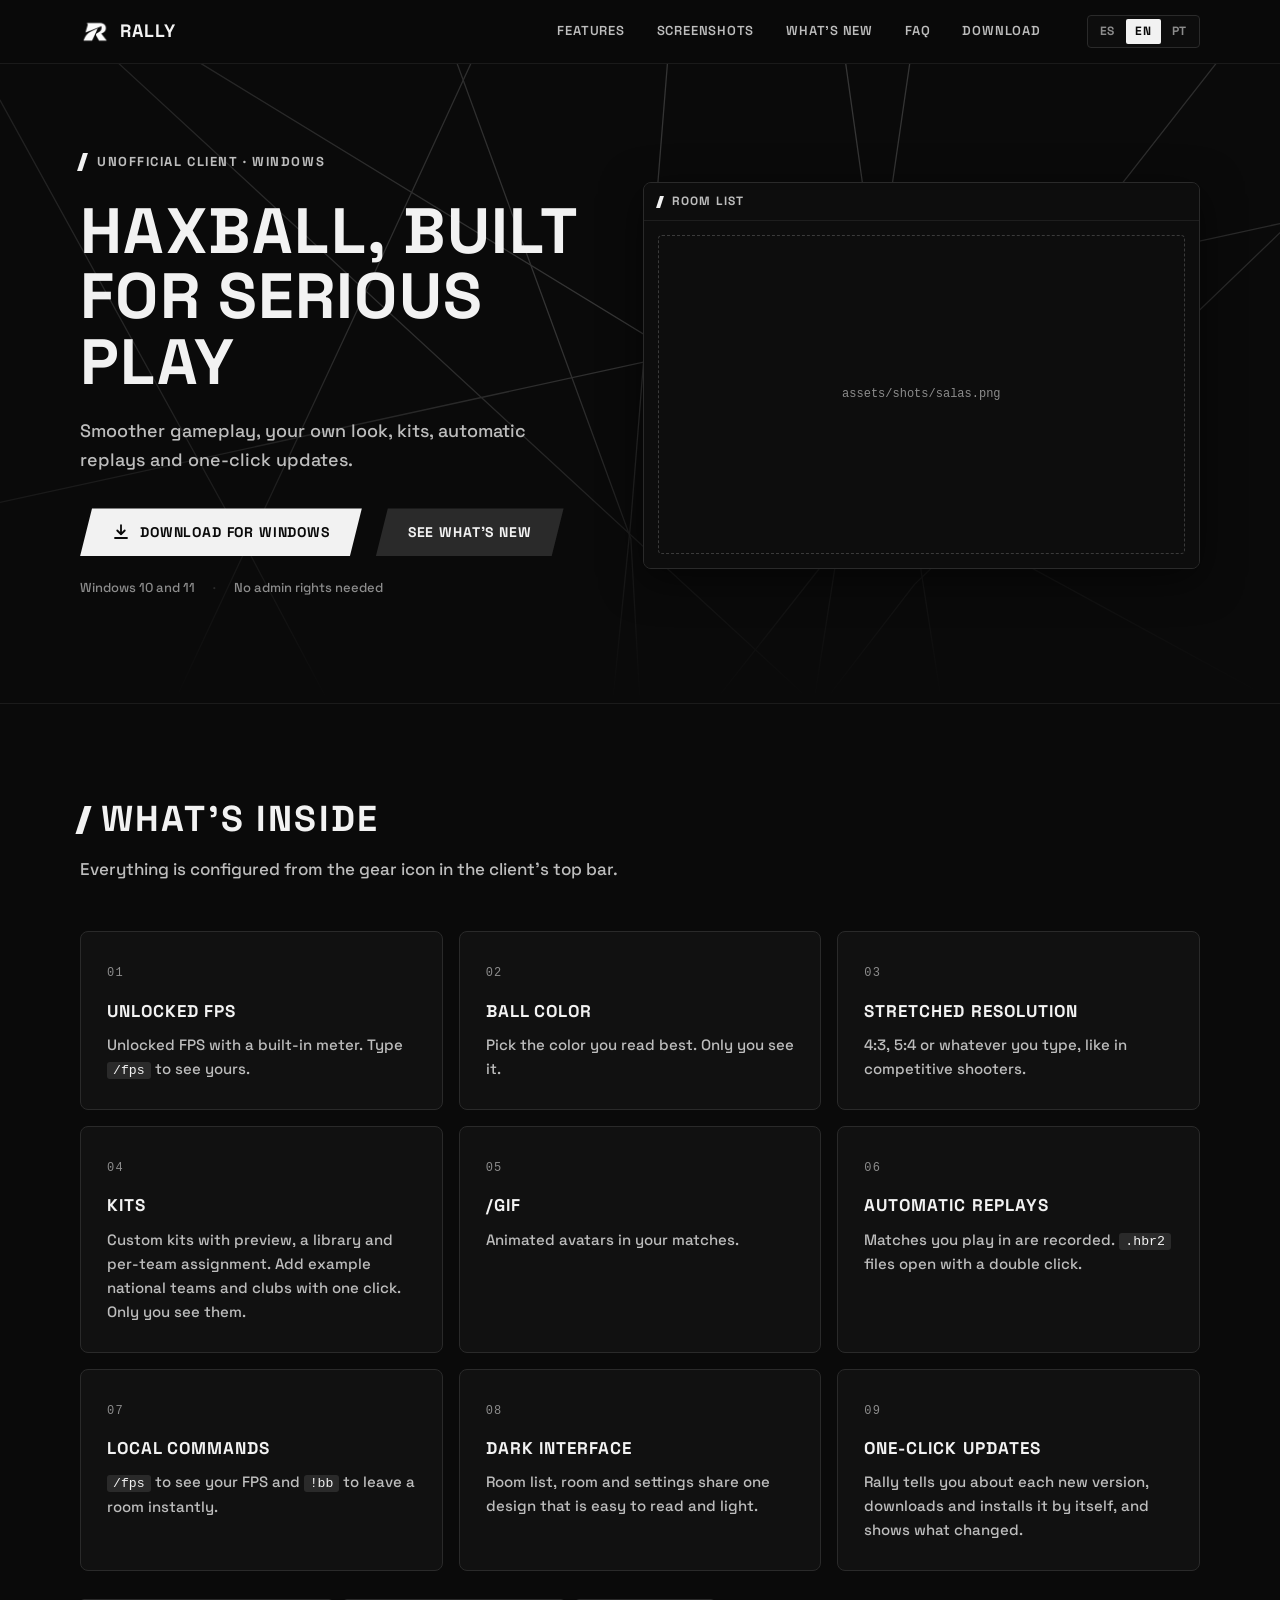
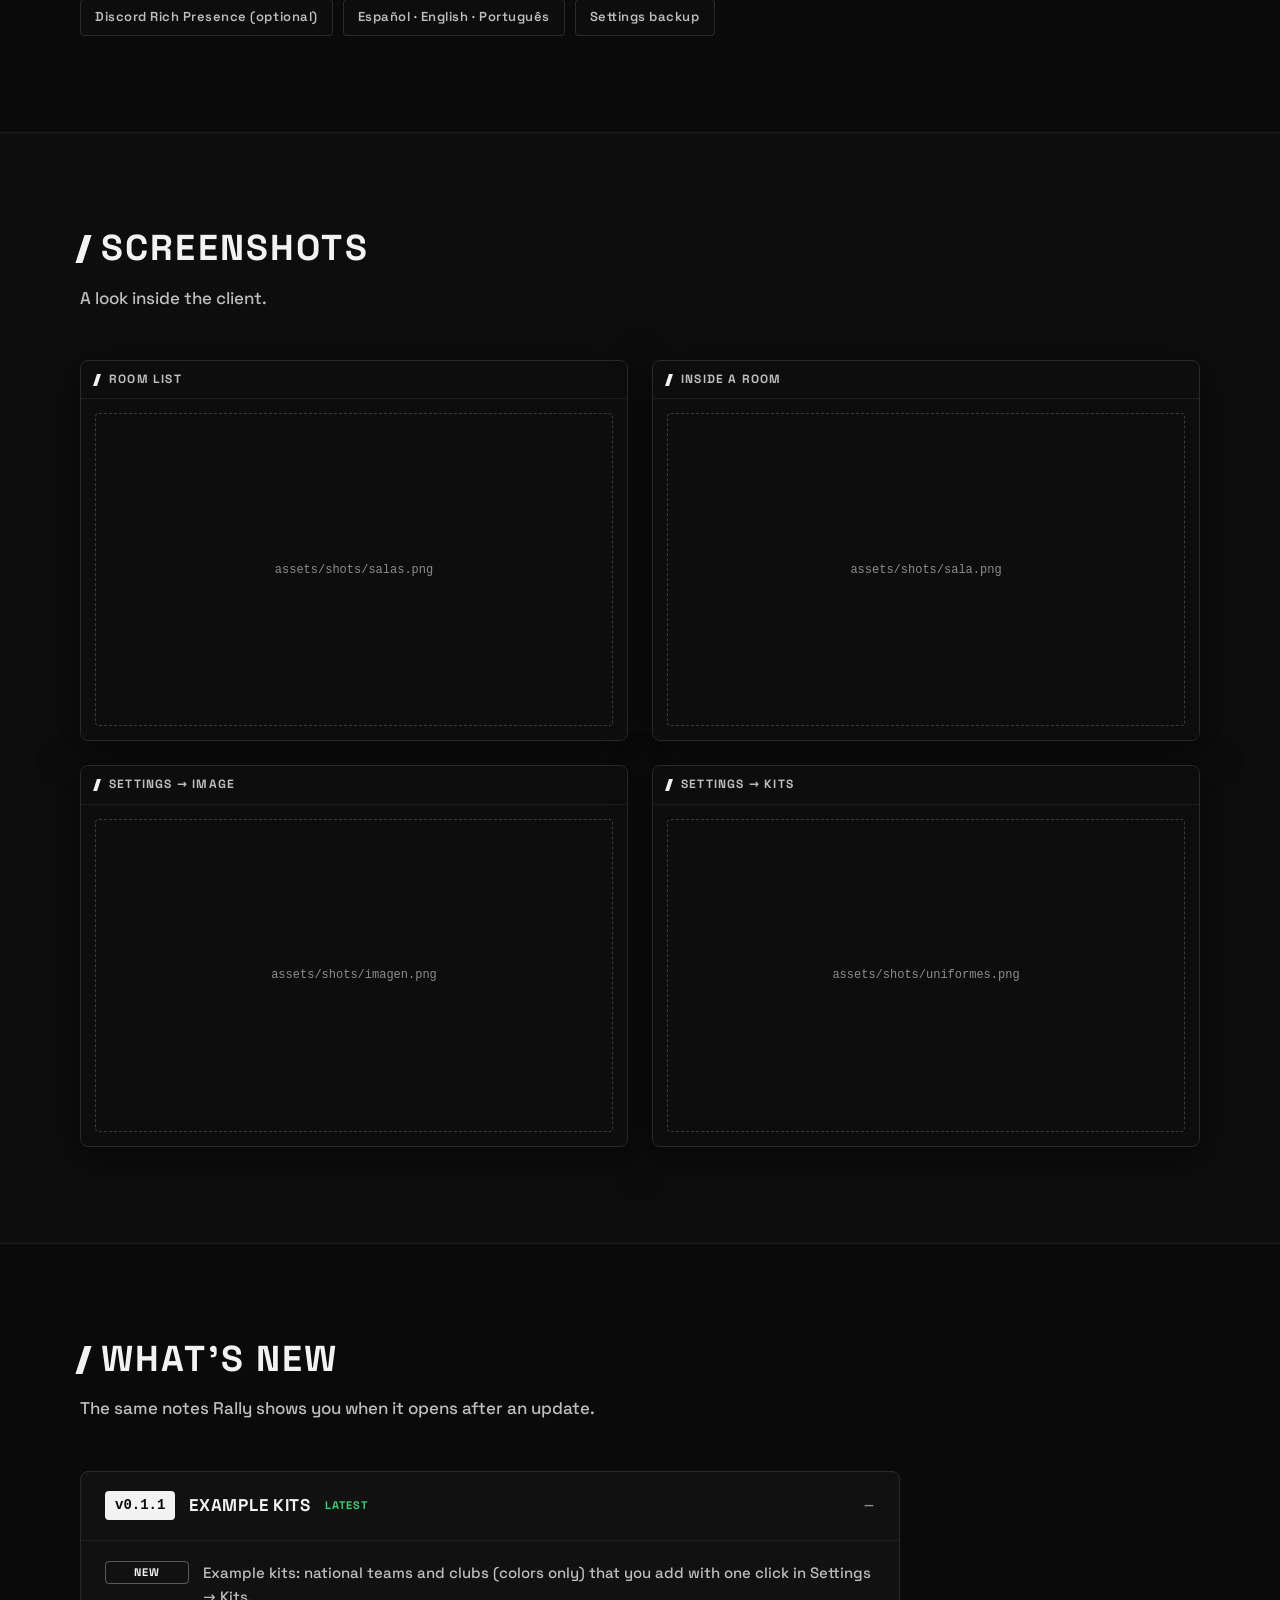
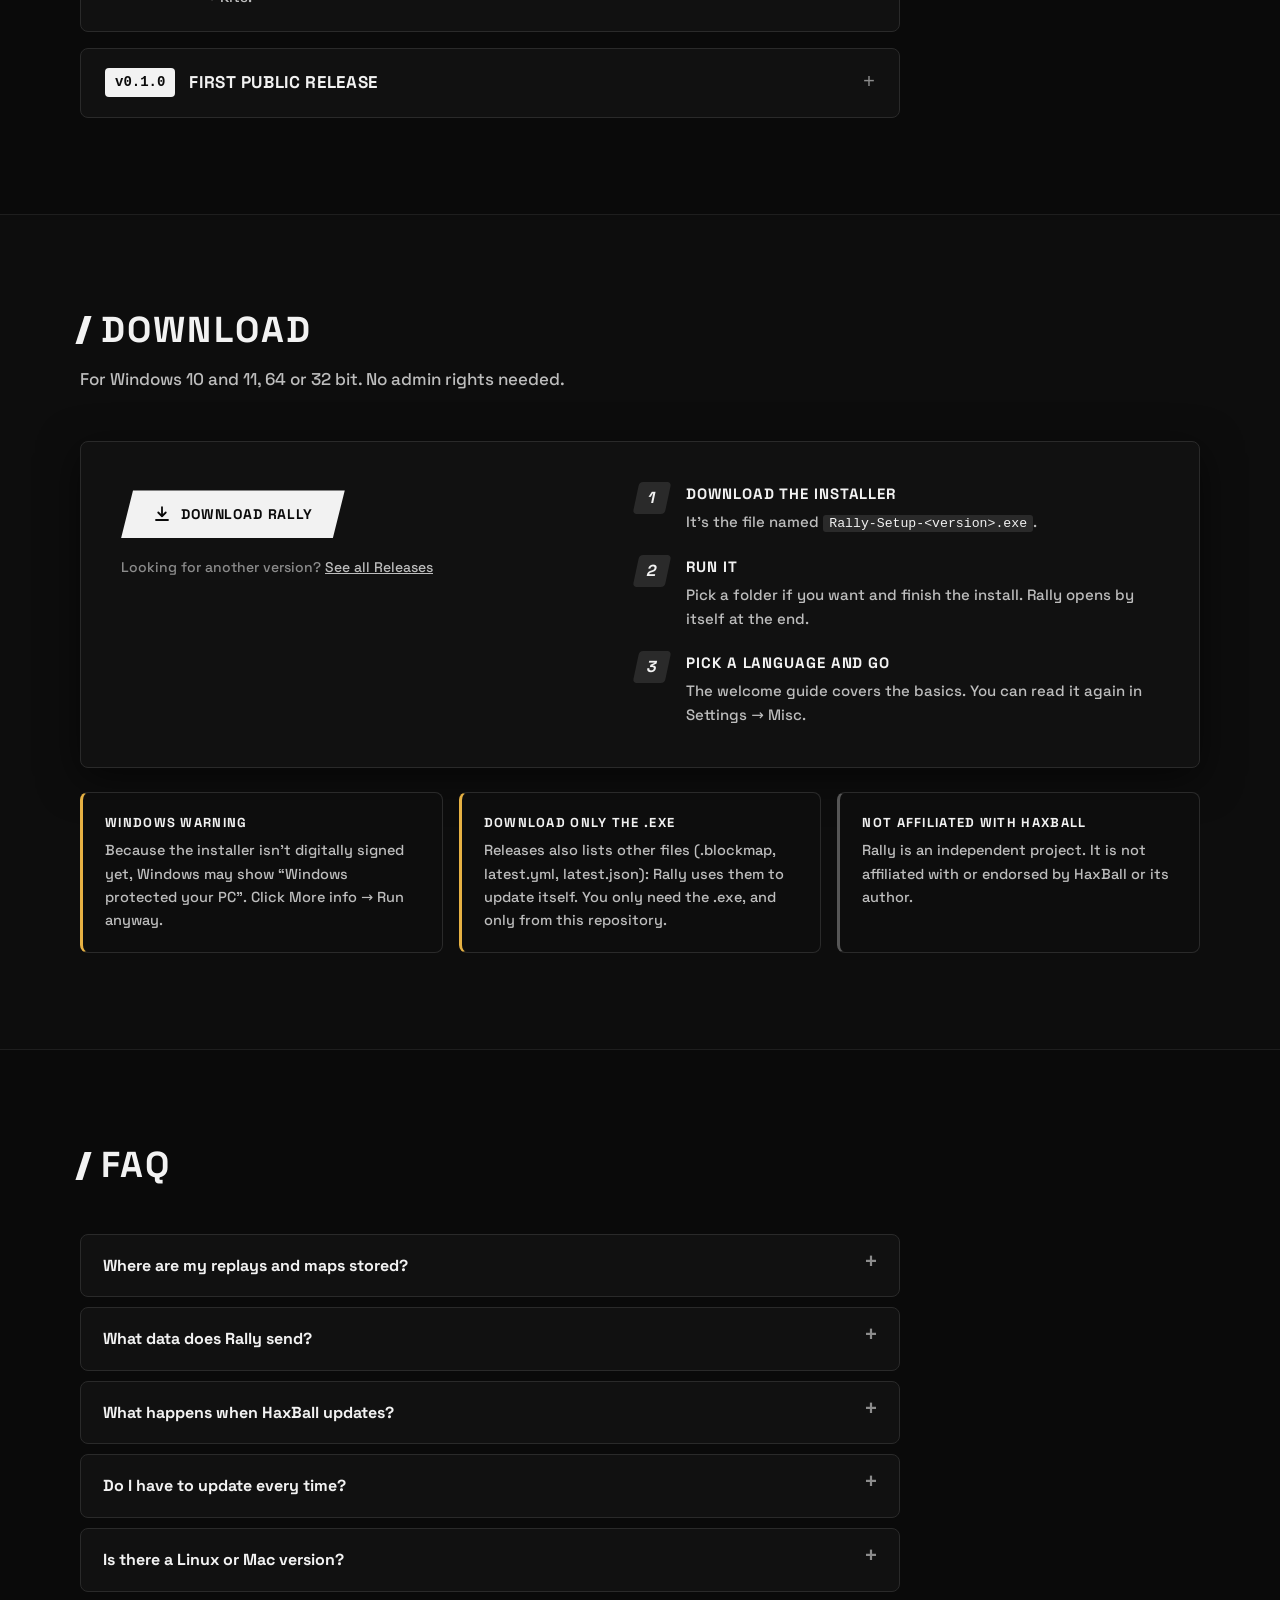
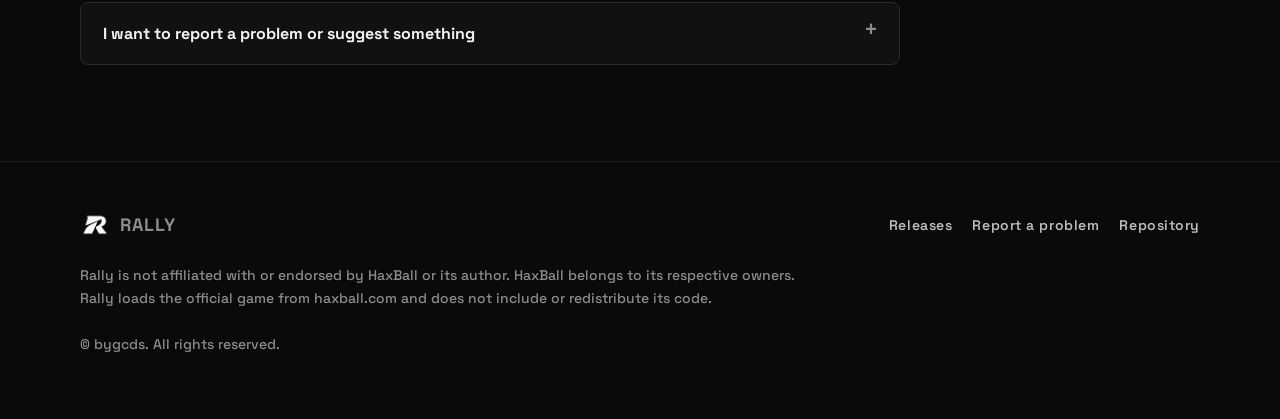
==== docs/index.html @ 2131737f "Add files via upload" ====
<!doctype html>
<html lang="es">
<head>
<meta charset="utf-8">
<meta name="viewport" content="width=device-width, initial-scale=1">
<title>Rally — Cliente no oficial de HaxBall para Windows</title>
<meta name="description" content="Rally es un cliente no oficial de HaxBall para Windows: FPS desbloqueados, tu propia imagen, uniformes, replays automáticos y actualizaciones con un clic.">
<meta name="theme-color" content="#0a0a0a">
<meta property="og:title" content="Rally — Cliente no oficial de HaxBall">
<meta property="og:description" content="FPS desbloqueados, uniformes, replays automáticos y actualizaciones con un clic. Para Windows.">
<meta property="og:type" content="website">
<link rel="icon" type="image/png" href="favicon.png">
<link rel="apple-touch-icon" href="assets/icon-128.png">
<link rel="preload" href="assets/fonts/space-grotesk-700.woff2" as="font" type="font/woff2" crossorigin>
<link rel="stylesheet" href="styles.css">
</head>
<body>
<a class="skip" href="#main" data-i18n="skip">Saltar al contenido</a>

<header class="nav">
  <div class="wrap">
    <a class="brand" href="#top" aria-label="Rally"><img src="assets/logo.png" alt="" width="30" height="30">Rally</a>
    <nav class="nav-links" aria-label="Principal">
      <a href="#funciones" data-i18n="nav.features">Funciones</a>
      <a href="#capturas" data-i18n="nav.screens">Capturas</a>
      <a href="#novedades" data-i18n="nav.news">Novedades</a>
      <a href="#faq" data-i18n="nav.faq">Preguntas</a>
      <a href="#descargar" data-i18n="nav.download">Descargar</a>
    </nav>
    <div class="lang" role="group" aria-label="Idioma / Language">
      <button type="button" data-lang="es" aria-pressed="true">ES</button>
      <button type="button" data-lang="en" aria-pressed="false">EN</button>
      <button type="button" data-lang="pt" aria-pressed="false">PT</button>
    </div>
  </div>
</header>

<main id="main">

<!-- ======================= HERO ======================= -->
<section class="hero" id="top">
  <div class="wrap">
    <div>
      <span class="eyebrow" data-i18n="hero.eyebrow">Cliente no oficial · Windows</span>
      <h1 data-i18n="hero.title">HaxBall para jugar en serio</h1>
      <p class="lead" data-i18n="hero.lead">Más fluidez, tu propia imagen, uniformes, replays automáticos y actualizaciones con un clic.</p>
      <div class="hero-cta">
        <a class="btn btn-primary" data-download href="https://github.com/bygcds/Rally-Client/releases/latest">
          <svg viewBox="0 0 24 24" fill="none" stroke="currentColor" stroke-width="2.4" stroke-linecap="round" stroke-linejoin="round" aria-hidden="true"><path d="M12 3v12m0 0l-5-5m5 5l5-5M4 20h16"/></svg>
          <span data-i18n="hero.cta">Descargar para Windows</span>
        </a>
        <a class="btn" href="#novedades" data-i18n="hero.news">Ver novedades</a>
      </div>
      <div class="hero-meta">
        <span hidden><strong data-version></strong></span>
        <span data-i18n="hero.meta1">Windows 10 y 11</span>
        <span data-i18n="hero.meta2">Sin permisos de administrador</span>
      </div>
    </div>

    <figure class="shot">
      <div class="shot-bar"><span data-i18n="shot.rooms">Lista de salas</span></div>
      <div class="shot-body">
        <img src="assets/shots/salas.png" alt="" data-i18n-alt="shot.rooms.alt" width="1600" height="1000" fetchpriority="high">
        <div class="ph">assets/shots/salas.png</div>
      </div>
    </figure>
  </div>
</section>

<!-- ======================= FUNCIONES ======================= -->
<section id="funciones">
  <div class="wrap">
    <h2 class="sec-title" data-i18n="features.title">Qué trae</h2>
    <p class="sec-lead" data-i18n="features.lead">Todo se configura desde el engranaje de la barra superior del cliente.</p>

    <div class="grid">
      <article class="card"><span class="num">01</span><h3 data-i18n="f1.t">FPS desbloqueados</h3><p data-i18n-html="f1.d">FPS desbloqueados con un medidor integrado. Escribe <code>/fps</code> para ver los tuyos.</p></article>
      <article class="card"><span class="num">02</span><h3 data-i18n="f2.t">Color del balón</h3><p data-i18n="f2.d">Elige el color que mejor veas. Solo lo ves tú.</p></article>
      <article class="card"><span class="num">03</span><h3 data-i18n="f3.t">Resolución estirada</h3><p data-i18n="f3.d">4:3, 5:4 o la que escribas, como en los shooters competitivos.</p></article>
      <article class="card"><span class="num">04</span><h3 data-i18n="f4.t">Uniformes</h3><p data-i18n="f4.d">Personalizados, con vista previa, biblioteca y asignación por equipo. Más selecciones y clubes de ejemplo con un clic. Solo los ves tú.</p></article>
      <article class="card"><span class="num">05</span><h3 data-i18n-html="f5.t"><span>/gif</span></h3><p data-i18n="f5.d">Avatares animados en tus partidas.</p></article>
      <article class="card"><span class="num">06</span><h3 data-i18n="f6.t">Replays automáticos</h3><p data-i18n-html="f6.d">Se graban las partidas en las que juegas. Los archivos <code>.hbr2</code> se abren con doble clic.</p></article>
      <article class="card"><span class="num">07</span><h3 data-i18n="f7.t">Comandos locales</h3><p data-i18n-html="f7.d"><code>/fps</code> para ver tus FPS y <code>!bb</code> para salir de una sala al instante.</p></article>
      <article class="card"><span class="num">08</span><h3 data-i18n="f8.t">Interfaz oscura</h3><p data-i18n="f8.d">Lista de salas, sala y ajustes con un mismo diseño, claro de leer y ligero.</p></article>
      <article class="card"><span class="num">09</span><h3 data-i18n="f9.t">Actualizaciones con un clic</h3><p data-i18n="f9.d">Rally avisa de cada versión nueva, se descarga e instala sola y te enseña lo que cambió.</p></article>
    </div>

    <div class="chips">
      <span class="chip" data-i18n="chip1">Discord Rich Presence (opcional)</span>
      <span class="chip" data-i18n="chip2">Español · English · Português</span>
      <span class="chip" data-i18n="chip3">Copia de seguridad de tus ajustes</span>
    </div>
  </div>
</section>

<!-- ======================= CAPTURAS ======================= -->
<section class="alt" id="capturas">
  <div class="wrap">
    <h2 class="sec-title" data-i18n="screens.title">Capturas</h2>
    <p class="sec-lead" data-i18n="screens.lead">Así se ve el cliente por dentro.</p>

    <div class="gallery">
      <figure class="shot"><div class="shot-bar"><span data-i18n="shot.rooms">Lista de salas</span></div>
        <div class="shot-body"><img src="assets/shots/salas.png" alt="" data-i18n-alt="shot.rooms.alt" width="1600" height="1000" loading="lazy"><div class="ph">assets/shots/salas.png</div></div></figure>
      <figure class="shot"><div class="shot-bar"><span data-i18n="shot.room">Dentro de una sala</span></div>
        <div class="shot-body"><img src="assets/shots/sala.png" alt="" data-i18n-alt="shot.room.alt" width="1600" height="1000" loading="lazy"><div class="ph">assets/shots/sala.png</div></div></figure>
      <figure class="shot"><div class="shot-bar"><span data-i18n="shot.image">Ajustes → Imagen</span></div>
        <div class="shot-body"><img src="assets/shots/imagen.png" alt="" data-i18n-alt="shot.image.alt" width="1600" height="1000" loading="lazy"><div class="ph">assets/shots/imagen.png</div></div></figure>
      <figure class="shot"><div class="shot-bar"><span data-i18n="shot.kits">Ajustes → Uniformes</span></div>
        <div class="shot-body"><img src="assets/shots/uniformes.png" alt="" data-i18n-alt="shot.kits.alt" width="1600" height="1000" loading="lazy"><div class="ph">assets/shots/uniformes.png</div></div></figure>
    </div>
  </div>
</section>

<!-- ======================= NOVEDADES ======================= -->
<section id="novedades">
  <div class="wrap">
    <h2 class="sec-title" data-i18n="news.title">Novedades</h2>
    <p class="sec-lead" data-i18n="news.lead">Lo mismo que Rally te muestra al abrir tras actualizar.</p>
    <div class="timeline" id="timeline" aria-live="polite"><p class="muted" data-i18n="news.loading">Cargando…</p></div>
  </div>
</section>

<!-- ======================= DESCARGAR ======================= -->
<section class="alt" id="descargar">
  <div class="wrap">
    <h2 class="sec-title" data-i18n="dl.title">Descargar</h2>
    <p class="sec-lead" data-i18n="dl.lead">Para Windows 10 y 11, 64 o 32 bits. No hace falta ser administrador.</p>

    <div class="dl-panel">
      <div class="dl-main">
        <a class="btn btn-primary" data-download href="https://github.com/bygcds/Rally-Client/releases/latest">
          <svg viewBox="0 0 24 24" fill="none" stroke="currentColor" stroke-width="2.4" stroke-linecap="round" stroke-linejoin="round" aria-hidden="true"><path d="M12 3v12m0 0l-5-5m5 5l5-5M4 20h16"/></svg>
          <span data-i18n="dl.btn">Descargar Rally</span>
        </a>
        <p class="dl-file" data-file></p>
        <p class="dl-note"><span data-i18n="dl.other">¿Otra versión?</span> <a href="https://github.com/bygcds/Rally-Client/releases" data-i18n="dl.all">Ver todas las Releases</a></p>
      </div>

      <ol class="steps">
        <li class="step"><div><h3 data-i18n="dl.s1.t">Descarga el instalador</h3><p data-i18n-html="dl.s1.d">Es el archivo <code>Rally-Setup-&lt;versión&gt;.exe</code>.</p></div></li>
        <li class="step"><div><h3 data-i18n="dl.s2.t">Ejecútalo</h3><p data-i18n="dl.s2.d">Elige la carpeta si quieres y termina la instalación. Se abre solo al acabar.</p></div></li>
        <li class="step"><div><h3 data-i18n="dl.s3.t">Elige idioma y listo</h3><p data-i18n="dl.s3.d">La guía de bienvenida te enseña lo básico. Puedes releerla en Ajustes → Varios.</p></div></li>
      </ol>
    </div>

    <div class="notes">
      <div class="note"><h3 data-i18n="n1.t">Aviso de Windows</h3><p data-i18n="n1.d">Como el instalador aún no está firmado digitalmente, Windows puede mostrar «Windows protegió su PC». Pulsa Más información → Ejecutar de todas formas.</p></div>
      <div class="note"><h3 data-i18n="n2.t">Descarga solo el .exe</h3><p data-i18n="n2.d">En Releases verás otros archivos (.blockmap, latest.yml, latest.json): los usa Rally para actualizarse. Tú solo necesitas el .exe, y solo desde este repositorio.</p></div>
      <div class="note info"><h3 data-i18n="n3.t">No afiliado a HaxBall</h3><p data-i18n="n3.d">Rally es un proyecto independiente. No está afiliado ni respaldado por HaxBall ni por su autor.</p></div>
    </div>
  </div>
</section>

<!-- ======================= FAQ ======================= -->
<section id="faq">
  <div class="wrap">
    <h2 class="sec-title" data-i18n="faq.title">Preguntas frecuentes</h2>
    <div class="faq">
      <details><summary data-i18n="q1.q">¿Dónde se guardan mis replays y mapas?</summary><div class="ans" data-i18n-html="q1.a">En <code>%APPDATA%\RallyClient\Replays</code> y <code>%APPDATA%\RallyClient\Stadiums</code>. Ajustes → Replays tiene un botón para abrir la carpeta.</div></details>
      <details><summary data-i18n="q2.q">¿Qué datos envía Rally?</summary><div class="ans" data-i18n="q2.a">Rally no tiene servidores propios. Solo se conecta a haxball.com (el juego) y a GitHub (para comprobar y bajar actualizaciones). Tus ajustes se guardan solo en tu PC.</div></details>
      <details><summary data-i18n="q3.q">¿Qué pasa cuando HaxBall se actualiza?</summary><div class="ans" data-i18n="q3.a">Rally modifica el juego en memoria al abrirlo. Si HaxBall cambia su código, esas funciones se desactivan solas (el juego sigue funcionando con normalidad) hasta que salga una actualización de Rally.</div></details>
      <details><summary data-i18n="q4.q">¿Tengo que actualizar siempre?</summary><div class="ans" data-i18n="q4.a">Cada versión tiene un plazo de unos días; pasado el plazo hay que actualizar para seguir jugando. Tus ajustes y tus replays se conservan.</div></details>
      <details><summary data-i18n="q5.q">¿Hay versión para Linux o Mac?</summary><div class="ans" data-i18n="q5.a">Por ahora solo Windows. Linux y, más adelante, Mac están en los planes.</div></details>
      <details><summary data-i18n="q6.q">Quiero reportar un problema o proponer algo</summary><div class="ans" data-i18n-html="q6.a">Abre un <a href="https://github.com/bygcds/Rally-Client/issues">issue</a> con tu versión de Rally (Ajustes → Varios → Acerca de) y qué estabas haciendo.</div></details>
    </div>
  </div>
</section>

</main>

<footer>
  <div class="wrap">
    <div class="foot-top">
      <a class="brand" href="#top" aria-label="Rally"><img src="assets/logo.png" alt="" width="30" height="30">Rally</a>
      <nav class="foot-links" aria-label="GitHub">
        <a href="https://github.com/bygcds/Rally-Client/releases/latest" data-i18n="foot.rel">Releases</a>
        <a href="https://github.com/bygcds/Rally-Client/issues" data-i18n="foot.issues">Reportar un problema</a>
        <a href="https://github.com/bygcds/Rally-Client" data-i18n="foot.repo">Repositorio</a>
      </nav>
    </div>
    <p class="disclaimer" data-i18n="foot.disc">Rally no está afiliado ni respaldado por HaxBall ni por su autor. HaxBall es de sus respectivos dueños. Rally carga el juego oficial desde haxball.com y no incluye ni redistribuye su código.</p>
    <p>© bygcds. <span data-i18n="foot.rights">Todos los derechos reservados.</span></p>
  </div>
</footer>

<script src="app.js" defer></script>
</body>
</html>
---- docs/styles.css ----
/* =========================================================
   RALLY — PÁGINA WEB
   Mismo sistema de diseño que el cliente (src/inject/ui/tokens.css):
   negro y gris planos, blanco como acento, cortes en ángulo como la R
   del logo, Space Grotesk en mayúsculas con tracking en los títulos.
   Sin librerías, sin fuentes externas, sin peticiones a terceros.
   ========================================================= */

@font-face { font-family: "HC Sans"; font-weight: 500; font-display: swap; src: url("assets/fonts/space-grotesk-500.woff2") format("woff2"); }
@font-face { font-family: "HC Sans"; font-weight: 600; font-display: swap; src: url("assets/fonts/space-grotesk-600.woff2") format("woff2"); }
@font-face { font-family: "HC Sans"; font-weight: 700; font-display: swap; src: url("assets/fonts/space-grotesk-700.woff2") format("woff2"); }

:root {
  /* Superficies */
  --rl-bg: #0a0a0a;
  --rl-panel: #111111;
  --rl-inset: #0d0d0d;
  --rl-raised: #2a2a2a;
  --rl-raised-hover: #363636;

  /* Líneas */
  --rl-line: #2a2a2a;
  --rl-line-soft: rgba(255, 255, 255, .07);
  --rl-field-line: #3a3a3a;

  /* Texto */
  --rl-text: #f2f2f2;
  --rl-text-soft: #bdbdbd;
  --rl-text-dim: #8c8c8c;

  /* Acento: blanco tinta */
  --rl-accent: #f2f2f2;
  --rl-accent-ink: #0a0a0a;
  --rl-accent-soft: rgba(255, 255, 255, .08);
  --rl-accent-line: rgba(255, 255, 255, .30);

  /* Estado */
  --rl-ok: #3ecf6d;
  --rl-warn: #e6b143;

  /* Forma */
  --rl-radius: 4px;
  --rl-radius-lg: 8px;
  --rl-shadow: 0 10px 40px rgba(0, 0, 0, .55);

  --rl-font: "HC Sans", "Segoe UI", system-ui, sans-serif;
  --rl-mono: "Consolas", "SFMono-Regular", monospace;

  --wrap: 1120px;
  --nav-h: 64px;
}

*, *::before, *::after { box-sizing: border-box; }

html {
  scroll-behavior: smooth;
  scroll-padding-top: calc(var(--nav-h) + 16px);
  -webkit-text-size-adjust: 100%;
}

body {
  margin: 0;
  background: var(--rl-bg);
  color: var(--rl-text);
  font-family: var(--rl-font);
  font-weight: 500;
  font-size: 16px;
  line-height: 1.6;
  -webkit-font-smoothing: antialiased;
}

img { max-width: 100%; display: block; }
a { color: inherit; }
p { margin: 0; }
h1, h2, h3 { margin: 0; font-weight: 700; font-style: normal; }

:focus-visible { outline: 2px solid var(--rl-accent); outline-offset: 3px; border-radius: 2px; }
::selection { background: var(--rl-accent); color: var(--rl-accent-ink); }

.wrap { width: min(var(--wrap), 100% - 48px); margin-inline: auto; }

.skip {
  position: absolute; left: 12px; top: -48px; z-index: 100;
  background: var(--rl-accent); color: var(--rl-accent-ink);
  padding: 8px 14px; border-radius: var(--rl-radius); font-weight: 700;
  text-decoration: none; transition: top .15s;
}
.skip:focus { top: 12px; }

/* =========================================================
   BOTONES — paralelogramo, como los cortes de la R
   ========================================================= */

.btn {
  --cut: 12px;
  display: inline-flex; align-items: center; justify-content: center; gap: 10px;
  min-height: 48px; padding: 0 32px;
  border: 0; cursor: pointer;
  font-family: inherit; font-size: 14px; font-weight: 700;
  letter-spacing: .06em; text-transform: uppercase; text-decoration: none;
  color: var(--rl-text); background: var(--rl-raised);
  clip-path: polygon(var(--cut) 0, 100% 0, calc(100% - var(--cut)) 100%, 0 100%);
  transition: background .12s ease, color .12s ease;
}
.btn:hover { background: var(--rl-raised-hover); }
.btn-primary { background: var(--rl-accent); color: var(--rl-accent-ink); }
.btn-primary:hover { background: #fff; }
.btn svg { width: 18px; height: 18px; flex: none; }
.btn:focus-visible { outline-offset: 6px; }

/* =========================================================
   NAVEGACIÓN
   ========================================================= */

.nav {
  position: sticky; top: 0; z-index: 50; height: var(--nav-h);
  background: rgba(10, 10, 10, .88);
  -webkit-backdrop-filter: blur(10px); backdrop-filter: blur(10px);
  border-bottom: 1px solid var(--rl-line-soft);
}
.nav .wrap { height: 100%; display: flex; align-items: center; gap: 24px; }

.brand {
  display: inline-flex; align-items: center; gap: 10px; text-decoration: none;
  font-size: 18px; font-weight: 700; letter-spacing: .06em; text-transform: uppercase;
}
.brand img { width: 30px; height: 30px; }

.nav-links { display: flex; gap: 4px; margin-left: auto; }
.nav-links a {
  padding: 8px 14px; border-radius: var(--rl-radius);
  color: var(--rl-text-soft); text-decoration: none;
  font-size: 13px; font-weight: 600; letter-spacing: .06em; text-transform: uppercase;
  transition: color .12s, background .12s;
}
.nav-links a:hover { color: var(--rl-text); background: var(--rl-accent-soft); }

.lang { display: flex; gap: 2px; margin-left: 8px; padding: 3px; background: var(--rl-inset); border: 1px solid var(--rl-line); border-radius: var(--rl-radius); }
.lang button {
  appearance: none; border: 0; cursor: pointer; padding: 4px 9px;
  font: 700 12px/1.4 var(--rl-font); letter-spacing: .06em; text-transform: uppercase;
  color: var(--rl-text-dim); background: transparent; border-radius: 2px;
}
.lang button:hover { color: var(--rl-text); }
.lang button[aria-pressed="true"] { background: var(--rl-accent); color: var(--rl-accent-ink); }

/* =========================================================
   TÍTULOS DE SECCIÓN
   ========================================================= */

section { padding: 96px 0; }
.eyebrow {
  display: inline-flex; align-items: center; gap: 12px;
  font-size: 13px; font-weight: 700; letter-spacing: .12em; text-transform: uppercase; color: var(--rl-text-soft);
}
.eyebrow::before, .sec-title::before {
  content: ""; flex: none; width: 5px; height: 18px;
  background: var(--rl-accent); transform: skewX(-18deg);
}
.sec-title {
  display: flex; align-items: center; gap: 14px;
  font-size: clamp(26px, 4vw, 36px); line-height: 1.1;
  letter-spacing: .06em; text-transform: uppercase;
}
.sec-title::before { height: 28px; width: 7px; }
.sec-lead { margin-top: 16px; max-width: 62ch; color: var(--rl-text-soft); font-size: 17px; }

/* =========================================================
   HERO
   ========================================================= */

.hero { position: relative; padding: 88px 0 104px; overflow: hidden; border-bottom: 1px solid var(--rl-line-soft); }
.hero::before {
  content: ""; position: absolute; inset: 0;
  background: url("assets/lines.svg") center / cover no-repeat;
  opacity: .22; pointer-events: none;
  -webkit-mask-image: linear-gradient(#000 40%, transparent 100%);
  mask-image: linear-gradient(#000 40%, transparent 100%);
}
.hero .wrap { position: relative; display: grid; gap: 56px; align-items: center; }
@media (min-width: 960px) { .hero .wrap { grid-template-columns: 1fr 1.1fr; } }

.hero h1 {
  margin-top: 20px;
  font-size: clamp(38px, 6vw, 64px); line-height: 1.02;
  letter-spacing: .02em; text-transform: uppercase;
}
.hero .lead { margin-top: 22px; max-width: 46ch; font-size: 18px; color: var(--rl-text-soft); }
.hero-cta { margin-top: 34px; display: flex; flex-wrap: wrap; gap: 14px; align-items: center; }
.hero-meta { margin-top: 22px; display: flex; flex-wrap: wrap; gap: 6px 18px; font-size: 13px; color: var(--rl-text-dim); }
.hero-meta strong { color: var(--rl-text); font-weight: 700; }
.hero-meta span[hidden] + span::before { content: none; }
.hero-meta span + span::before { content: "·"; margin-right: 18px; color: var(--rl-line); }

/* =========================================================
   CAPTURAS — si el archivo no existe, sale un hueco marcado
   ========================================================= */

.shot { margin: 0; background: var(--rl-panel); border: 1px solid var(--rl-line); border-radius: var(--rl-radius-lg); box-shadow: var(--rl-shadow); overflow: hidden; }
.shot-bar { display: flex; align-items: center; gap: 10px; padding: 9px 14px; border-bottom: 1px solid var(--rl-line-soft); background: var(--rl-inset); }
.shot-bar::before { content: ""; width: 4px; height: 12px; background: var(--rl-accent); transform: skewX(-18deg); }
.shot-bar span { font-size: 12px; font-weight: 700; letter-spacing: .1em; text-transform: uppercase; color: var(--rl-text-soft); }
.shot-body { position: relative; aspect-ratio: 16 / 10; background: var(--rl-inset); }
.shot-body img { width: 100%; height: 100%; object-fit: cover; object-position: top left; }
.shot-body .ph {
  display: none; position: absolute; inset: 14px;
  align-items: center; justify-content: center; text-align: center; padding: 16px;
  border: 1px dashed var(--rl-field-line); border-radius: var(--rl-radius);
  font-family: var(--rl-mono); font-size: 12px; line-height: 1.7; color: var(--rl-text-dim);
}
.shot-body.empty img { display: none; }
.shot-body.empty .ph { display: flex; }

/* =========================================================
   FUNCIONES
   ========================================================= */

.grid { display: grid; gap: 16px; margin-top: 48px; grid-template-columns: repeat(auto-fill, minmax(300px, 1fr)); }

.card {
  position: relative; padding: 26px 26px 28px;
  background: var(--rl-panel); border: 1px solid var(--rl-line); border-radius: var(--rl-radius-lg);
  transition: border-color .15s, background .15s;
}
.card:hover { border-color: var(--rl-accent-line); background: #131313; }
.card .num { font-family: var(--rl-mono); font-size: 12px; letter-spacing: .1em; color: var(--rl-text-dim); }
.card h3 { margin-top: 14px; font-size: 17px; letter-spacing: .06em; text-transform: uppercase; }
.card p { margin-top: 8px; color: var(--rl-text-soft); font-size: 15px; }
.card code, .faq code, .step code { font-family: var(--rl-mono); font-size: .88em; padding: 1px 6px; background: var(--rl-raised); border-radius: 3px; color: var(--rl-text); }

.chips { margin-top: 28px; display: flex; flex-wrap: wrap; gap: 10px; }
.chip { padding: 7px 14px; border: 1px solid var(--rl-line); border-radius: var(--rl-radius); background: var(--rl-inset); color: var(--rl-text-soft); font-size: 13px; font-weight: 600; letter-spacing: .04em; }

/* =========================================================
   GALERÍA
   ========================================================= */

.alt { background: var(--rl-inset); border-block: 1px solid var(--rl-line-soft); }
.gallery { display: grid; gap: 24px; margin-top: 48px; grid-template-columns: repeat(auto-fill, minmax(440px, 1fr)); }
@media (max-width: 520px) { .gallery { grid-template-columns: 1fr; } }

/* =========================================================
   NOVEDADES
   ========================================================= */

.timeline { margin-top: 48px; display: grid; gap: 16px; max-width: 820px; }
.ver { background: var(--rl-panel); border: 1px solid var(--rl-line); border-radius: var(--rl-radius-lg); overflow: hidden; }
.ver summary {
  list-style: none; cursor: pointer; display: flex; align-items: center; gap: 14px; flex-wrap: wrap;
  padding: 18px 24px;
}
.ver summary::-webkit-details-marker { display: none; }
.ver summary::after { content: "+"; margin-left: auto; font-family: var(--rl-mono); font-size: 20px; color: var(--rl-text-dim); }
.ver[open] summary::after { content: "–"; }
.ver summary:hover { background: var(--rl-accent-soft); }
.ver-num { font-family: var(--rl-mono); font-size: 14px; font-weight: 700; padding: 3px 10px; border-radius: var(--rl-radius); background: var(--rl-accent); color: var(--rl-accent-ink); }
.ver-title { font-size: 17px; font-weight: 700; letter-spacing: .04em; text-transform: uppercase; }
.ver-tag { font-size: 11px; font-weight: 700; letter-spacing: .1em; text-transform: uppercase; color: var(--rl-ok); }
.ver ul { list-style: none; margin: 0; padding: 4px 24px 22px; display: grid; gap: 14px; border-top: 1px solid var(--rl-line-soft); padding-top: 20px; }
.ver li { display: grid; grid-template-columns: 84px 1fr; gap: 14px; color: var(--rl-text-soft); font-size: 15px; }
.badge { align-self: start; text-align: center; padding: 2px 0; border: 1px solid var(--rl-accent-line); border-radius: var(--rl-radius); font-size: 11px; font-weight: 700; letter-spacing: .1em; text-transform: uppercase; color: var(--rl-text); }
.badge.improved { border-color: var(--rl-line); color: var(--rl-text-soft); }
.badge.fixed { border-color: var(--rl-warn); color: var(--rl-warn); }
.muted { color: var(--rl-text-dim); }

/* =========================================================
   DESCARGA
   ========================================================= */

.dl-panel {
  margin-top: 48px; display: grid; gap: 40px; padding: 40px;
  background: var(--rl-panel); border: 1px solid var(--rl-line); border-radius: var(--rl-radius-lg); box-shadow: var(--rl-shadow);
}
@media (min-width: 900px) { .dl-panel { grid-template-columns: 1fr 1.1fr; align-items: start; } }
@media (max-width: 520px) { .dl-panel { padding: 24px; } }
.dl-main .btn { margin-top: 8px; }
.dl-file { margin-top: 18px; font-family: var(--rl-mono); font-size: 13px; color: var(--rl-text-dim); word-break: break-all; }
.dl-note { margin-top: 10px; font-size: 14px; color: var(--rl-text-dim); }
.dl-note a { color: var(--rl-text-soft); }

.steps { list-style: none; margin: 0; padding: 0; display: grid; gap: 20px; counter-reset: s; }
.step { display: grid; grid-template-columns: 36px 1fr; gap: 14px; counter-increment: s; }
.step::before {
  content: counter(s); display: grid; place-items: center; width: 32px; height: 32px;
  background: var(--rl-raised); border-radius: var(--rl-radius); font-weight: 700; transform: skewX(-12deg);
}
.step h3 { font-size: 15px; letter-spacing: .06em; text-transform: uppercase; }
.step p { margin-top: 4px; font-size: 15px; color: var(--rl-text-soft); }

.notes { margin-top: 24px; display: grid; gap: 16px; grid-template-columns: repeat(auto-fit, minmax(260px, 1fr)); }
.note { padding: 20px 22px; background: var(--rl-inset); border: 1px solid var(--rl-line); border-left: 3px solid var(--rl-warn); border-radius: var(--rl-radius-lg); }
.note.info { border-left-color: var(--rl-accent-line); }
.note h3 { font-size: 13px; letter-spacing: .1em; text-transform: uppercase; }
.note p { margin-top: 6px; font-size: 14.5px; color: var(--rl-text-soft); }

/* =========================================================
   FAQ
   ========================================================= */

.faq { margin-top: 48px; display: grid; gap: 10px; max-width: 820px; }
.faq details { background: var(--rl-panel); border: 1px solid var(--rl-line); border-radius: var(--rl-radius-lg); }
.faq summary { list-style: none; cursor: pointer; display: flex; gap: 16px; padding: 18px 22px; font-weight: 700; font-size: 16px; }
.faq summary::-webkit-details-marker { display: none; }
.faq summary::after { content: "+"; margin-left: auto; font-family: var(--rl-mono); font-size: 20px; line-height: 1; color: var(--rl-text-dim); }
.faq details[open] summary::after { content: "–"; }
.faq summary:hover { background: var(--rl-accent-soft); }
.faq .ans { padding: 0 22px 20px; color: var(--rl-text-soft); font-size: 15px; }
.faq .ans a { color: var(--rl-text); }

/* =========================================================
   PIE
   ========================================================= */

footer { padding: 48px 0 64px; border-top: 1px solid var(--rl-line-soft); color: var(--rl-text-dim); font-size: 14px; }
footer .wrap { display: grid; gap: 24px; }
.foot-top { display: flex; flex-wrap: wrap; align-items: center; gap: 20px; justify-content: space-between; }
.foot-links { display: flex; flex-wrap: wrap; gap: 20px; }
.foot-links a { color: var(--rl-text-soft); text-decoration: none; font-weight: 600; letter-spacing: .04em; }
.foot-links a:hover { color: var(--rl-text); text-decoration: underline; }
.disclaimer { max-width: 80ch; }

/* =========================================================
   RESPONSIVE / MOVIMIENTO
   ========================================================= */

@media (max-width: 860px) { .nav-links { display: none; } .lang { margin-left: auto; } section { padding: 72px 0; } }
@media (max-width: 520px) {
  .wrap { width: calc(100% - 32px); }
  .ver li { grid-template-columns: 1fr; gap: 6px; }
  .badge { justify-self: start; padding: 2px 10px; }
  .btn { width: 100%; }
}
@media (prefers-reduced-motion: reduce) { html { scroll-behavior: auto; } * { transition: none !important; } }
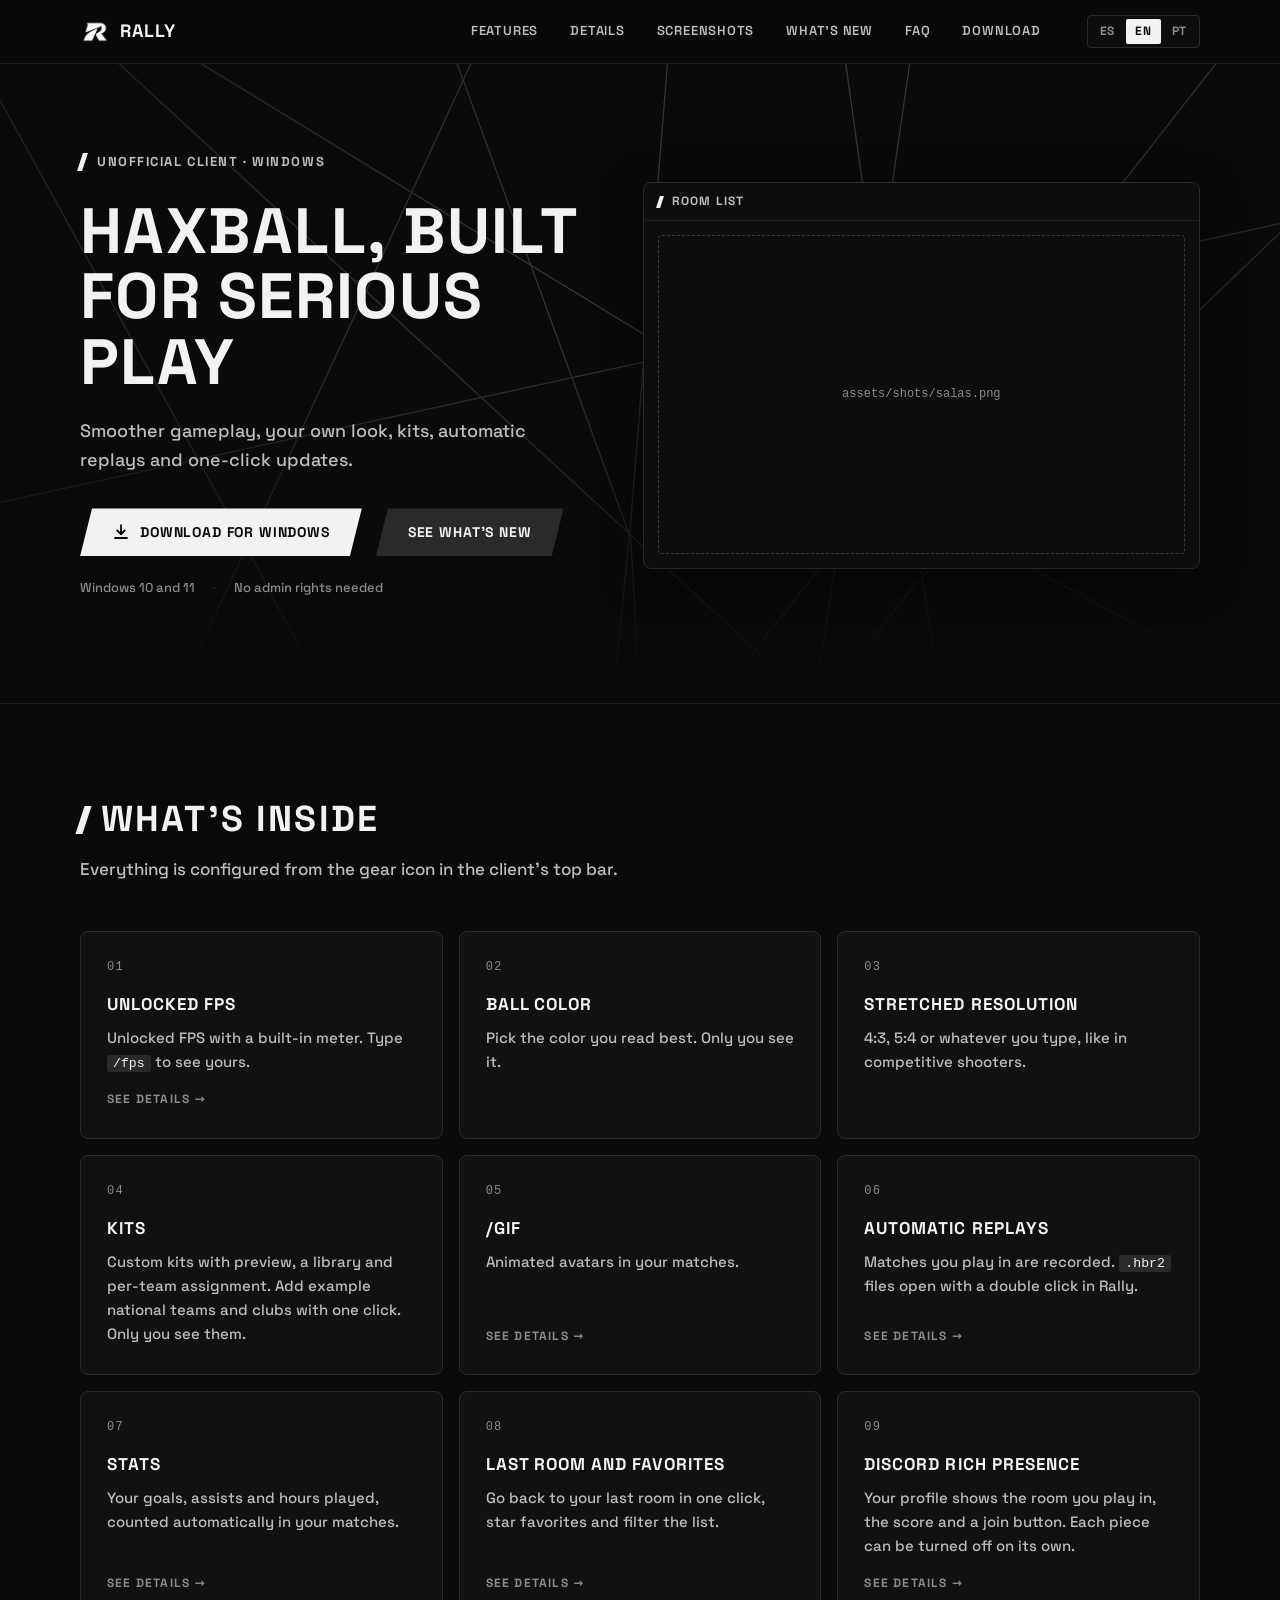
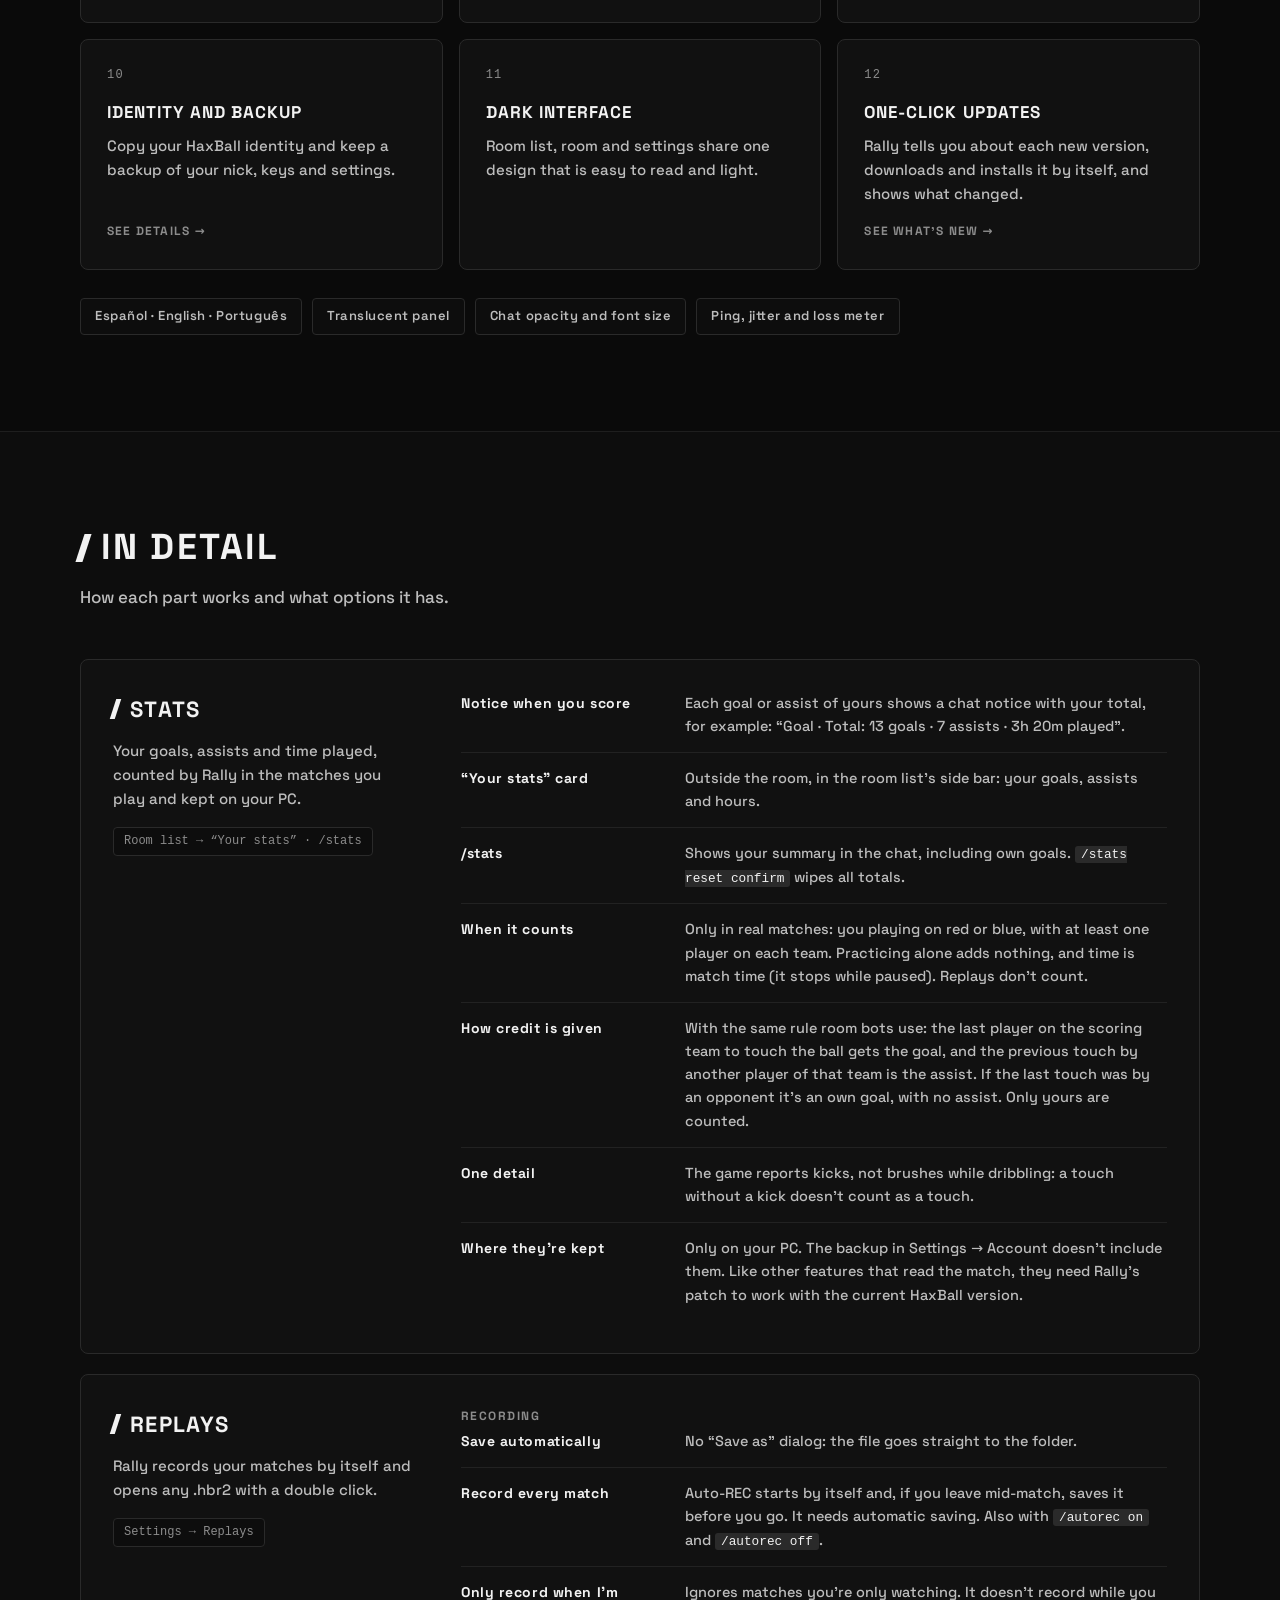
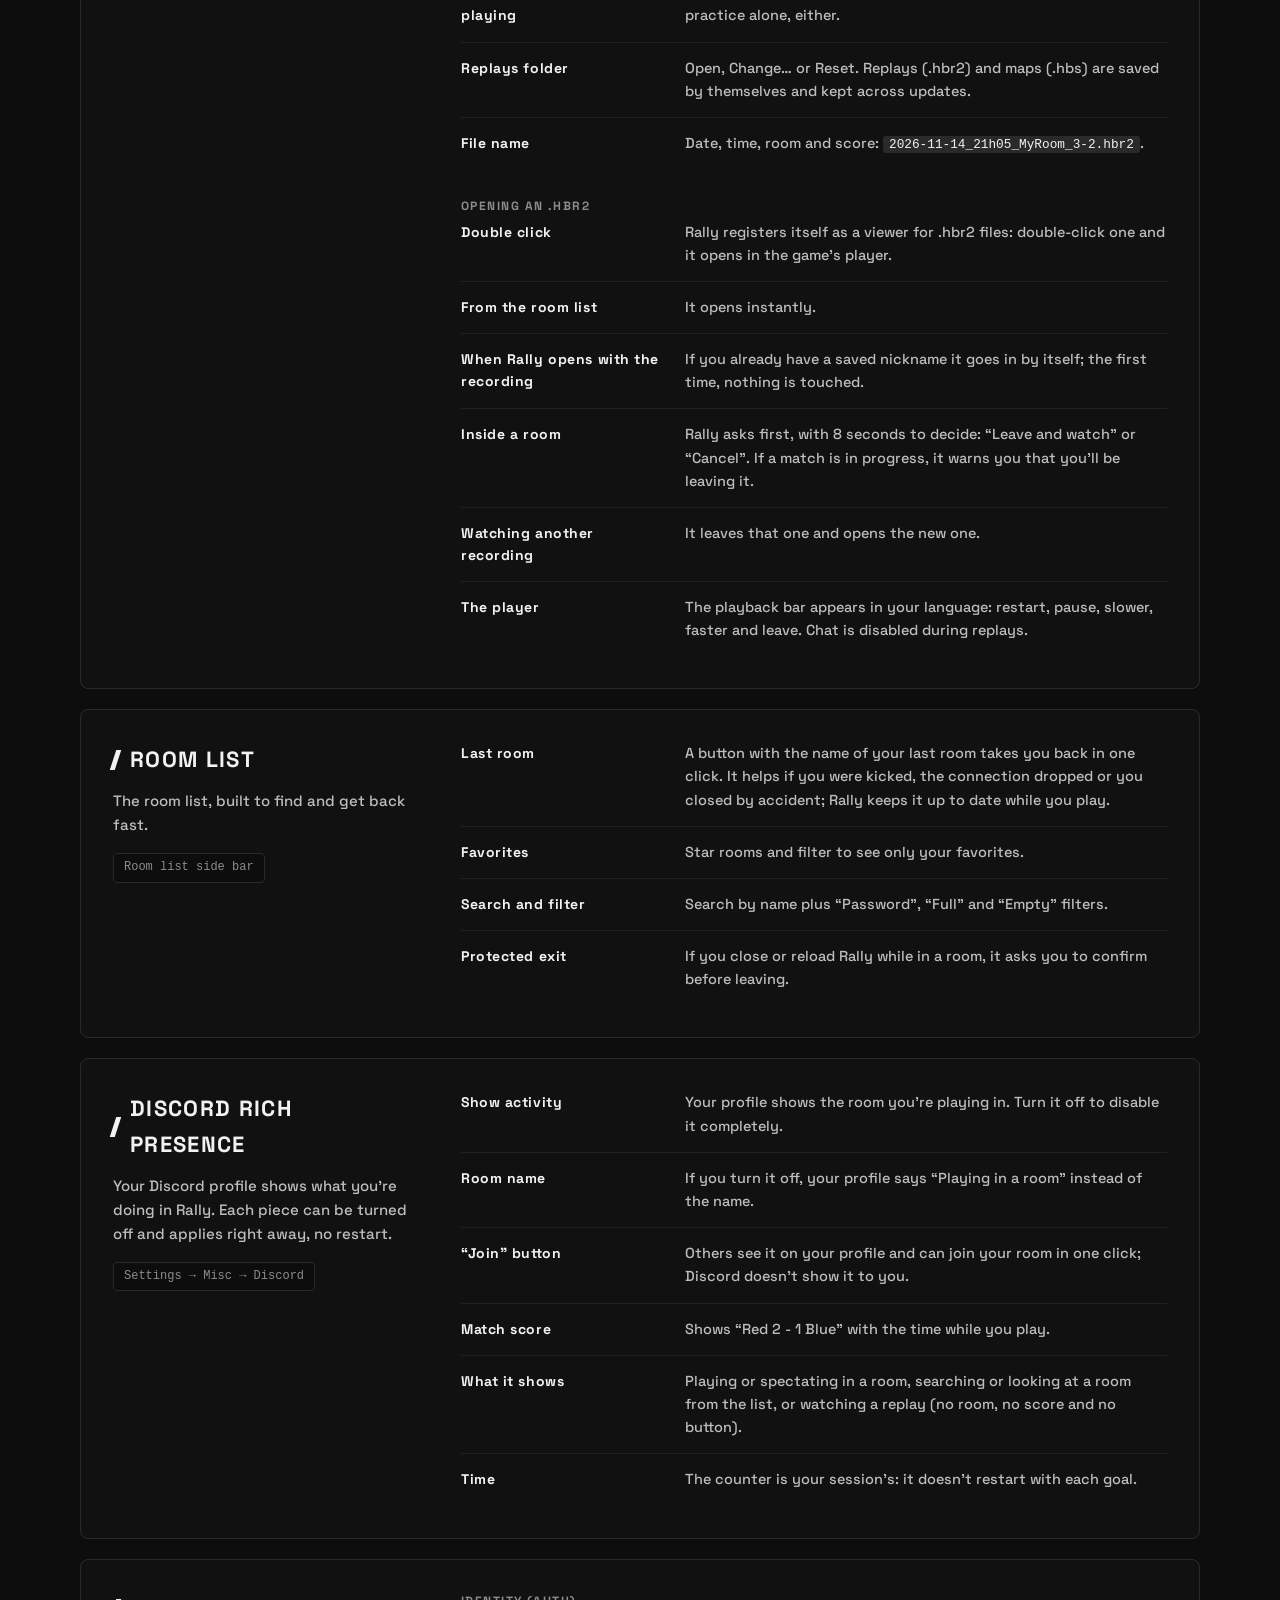
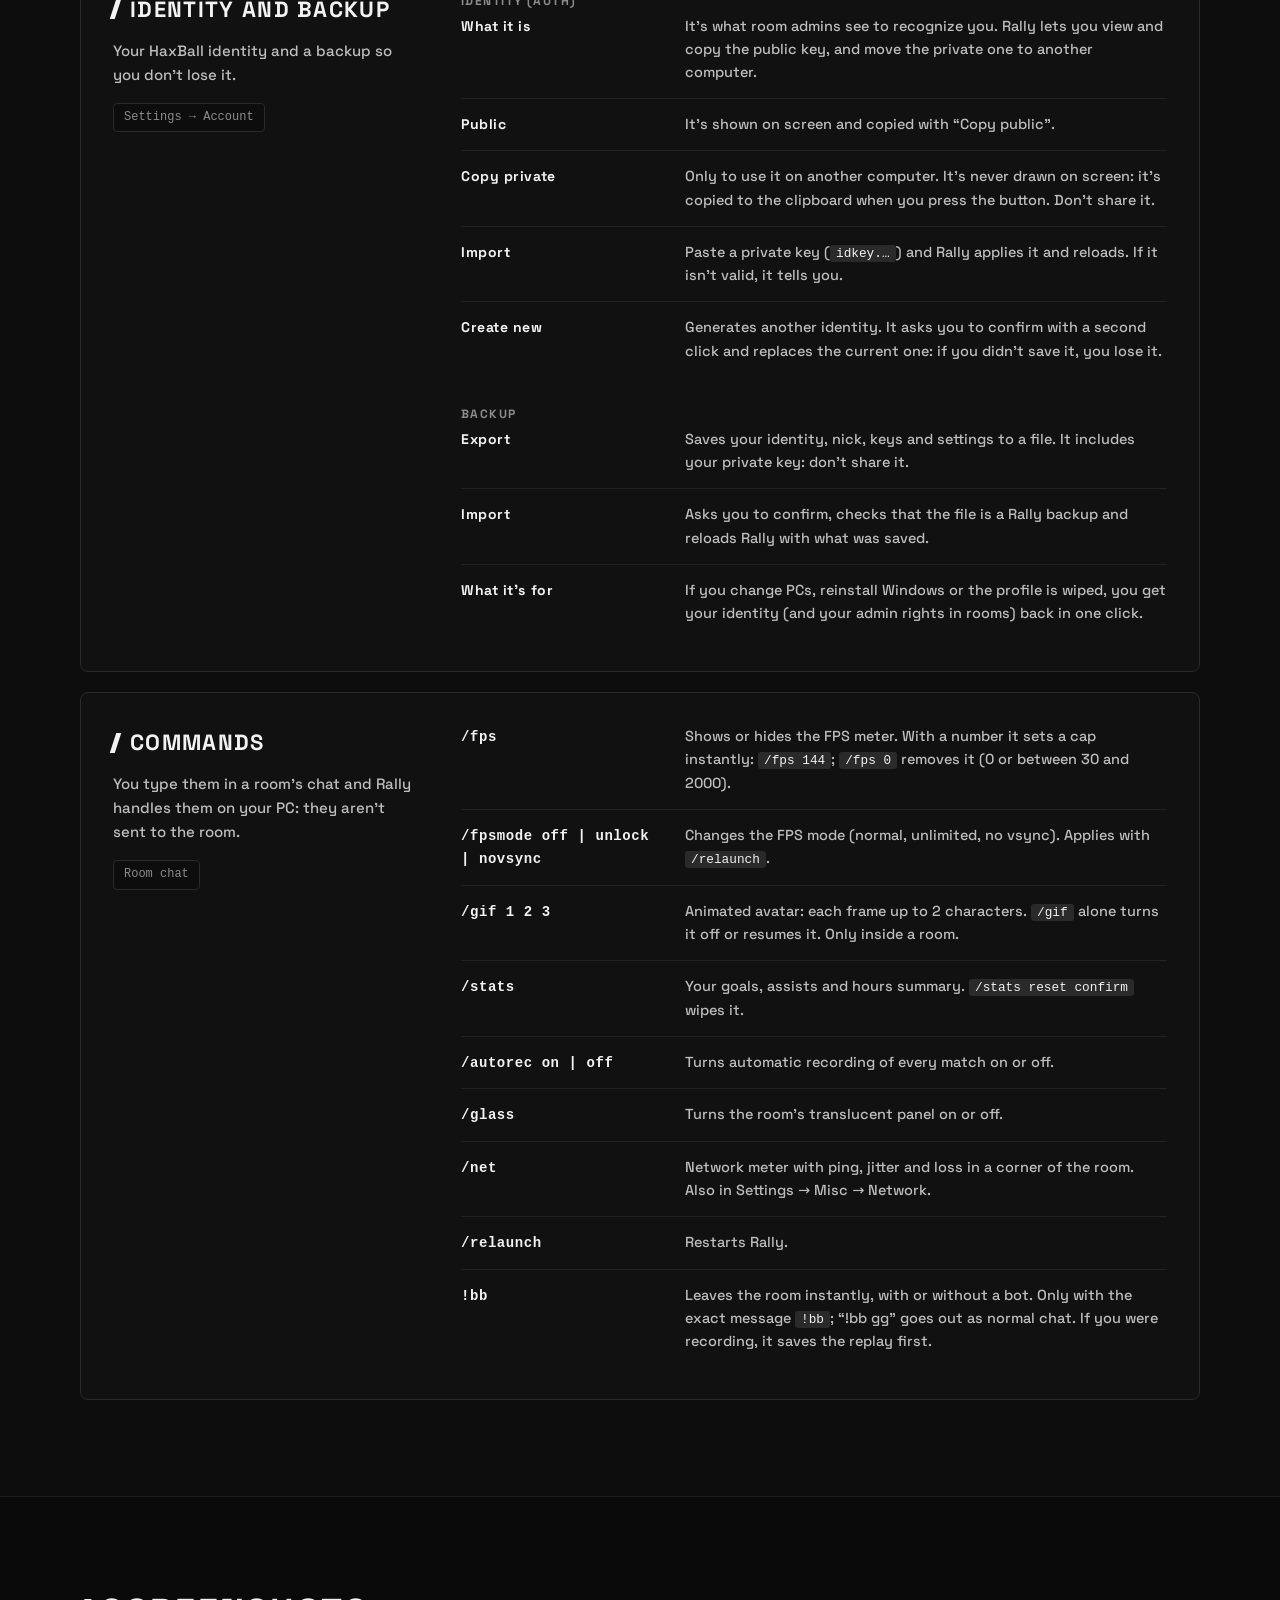
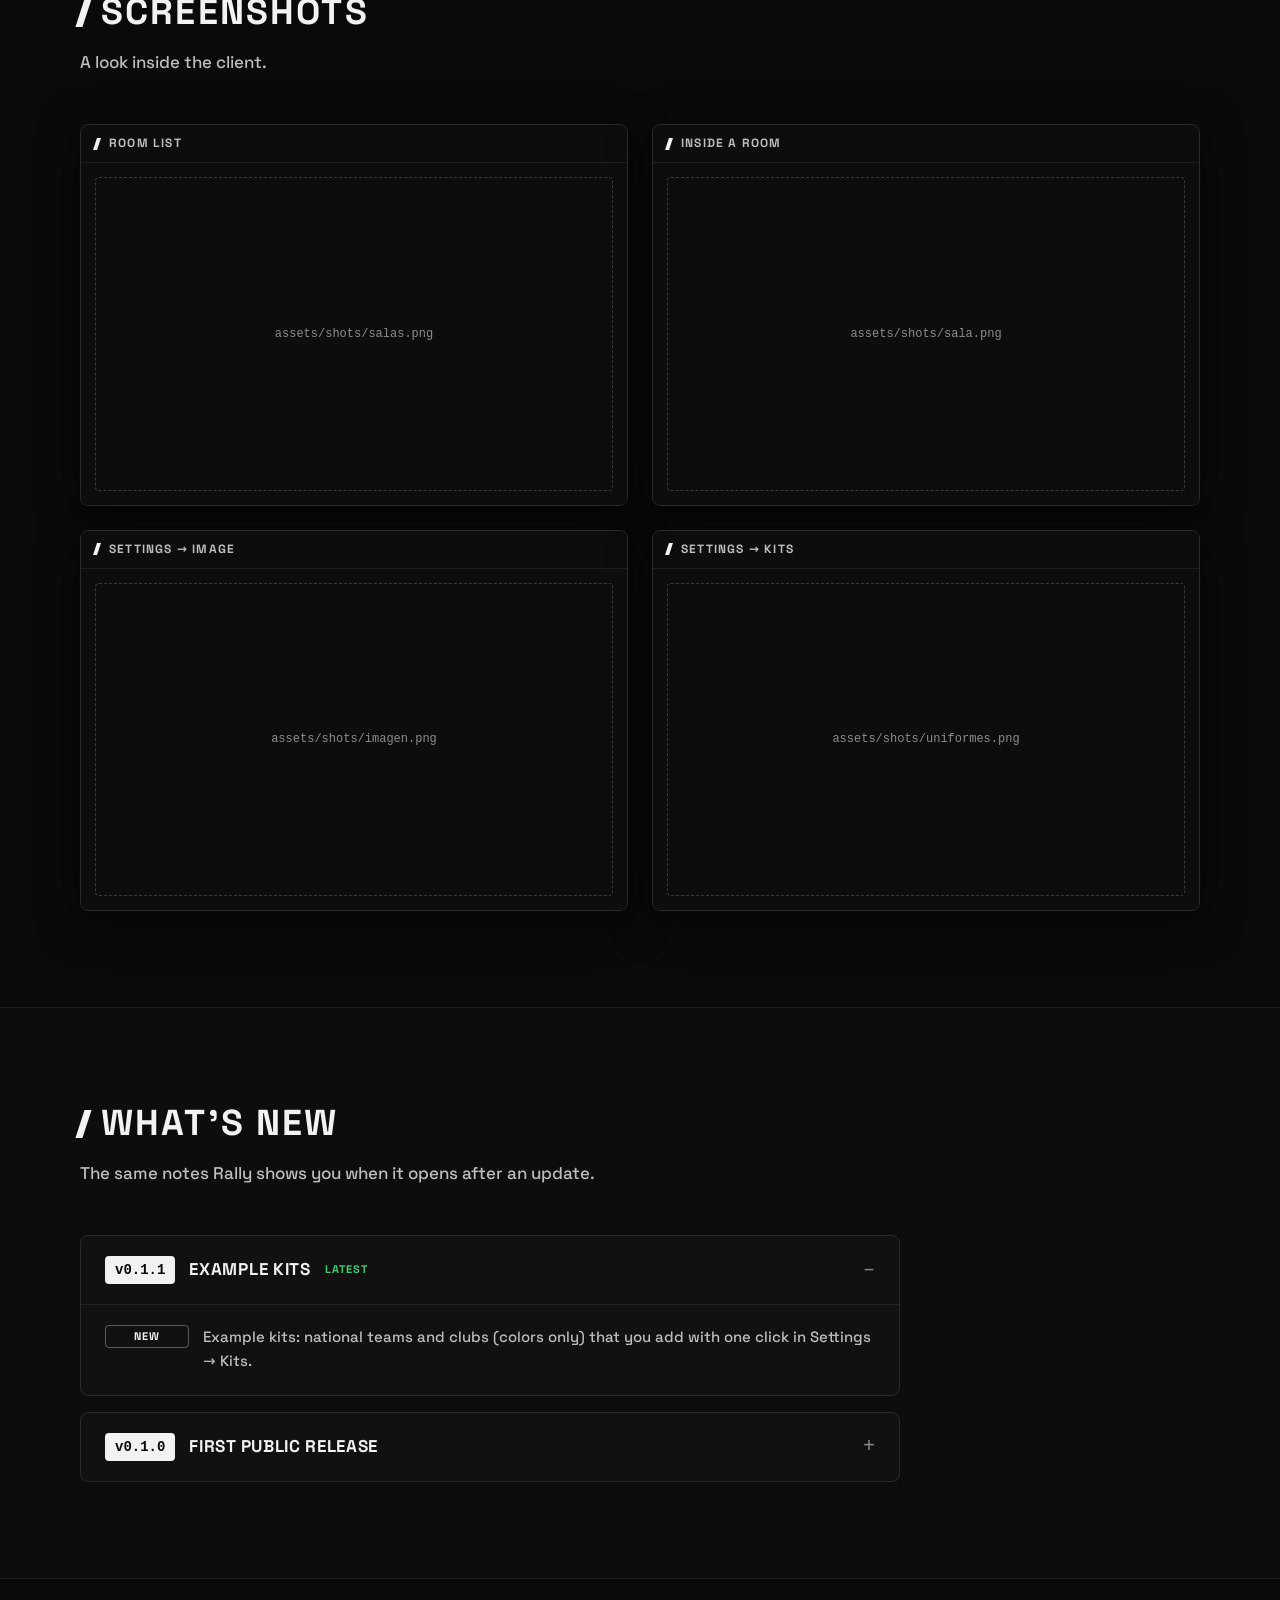
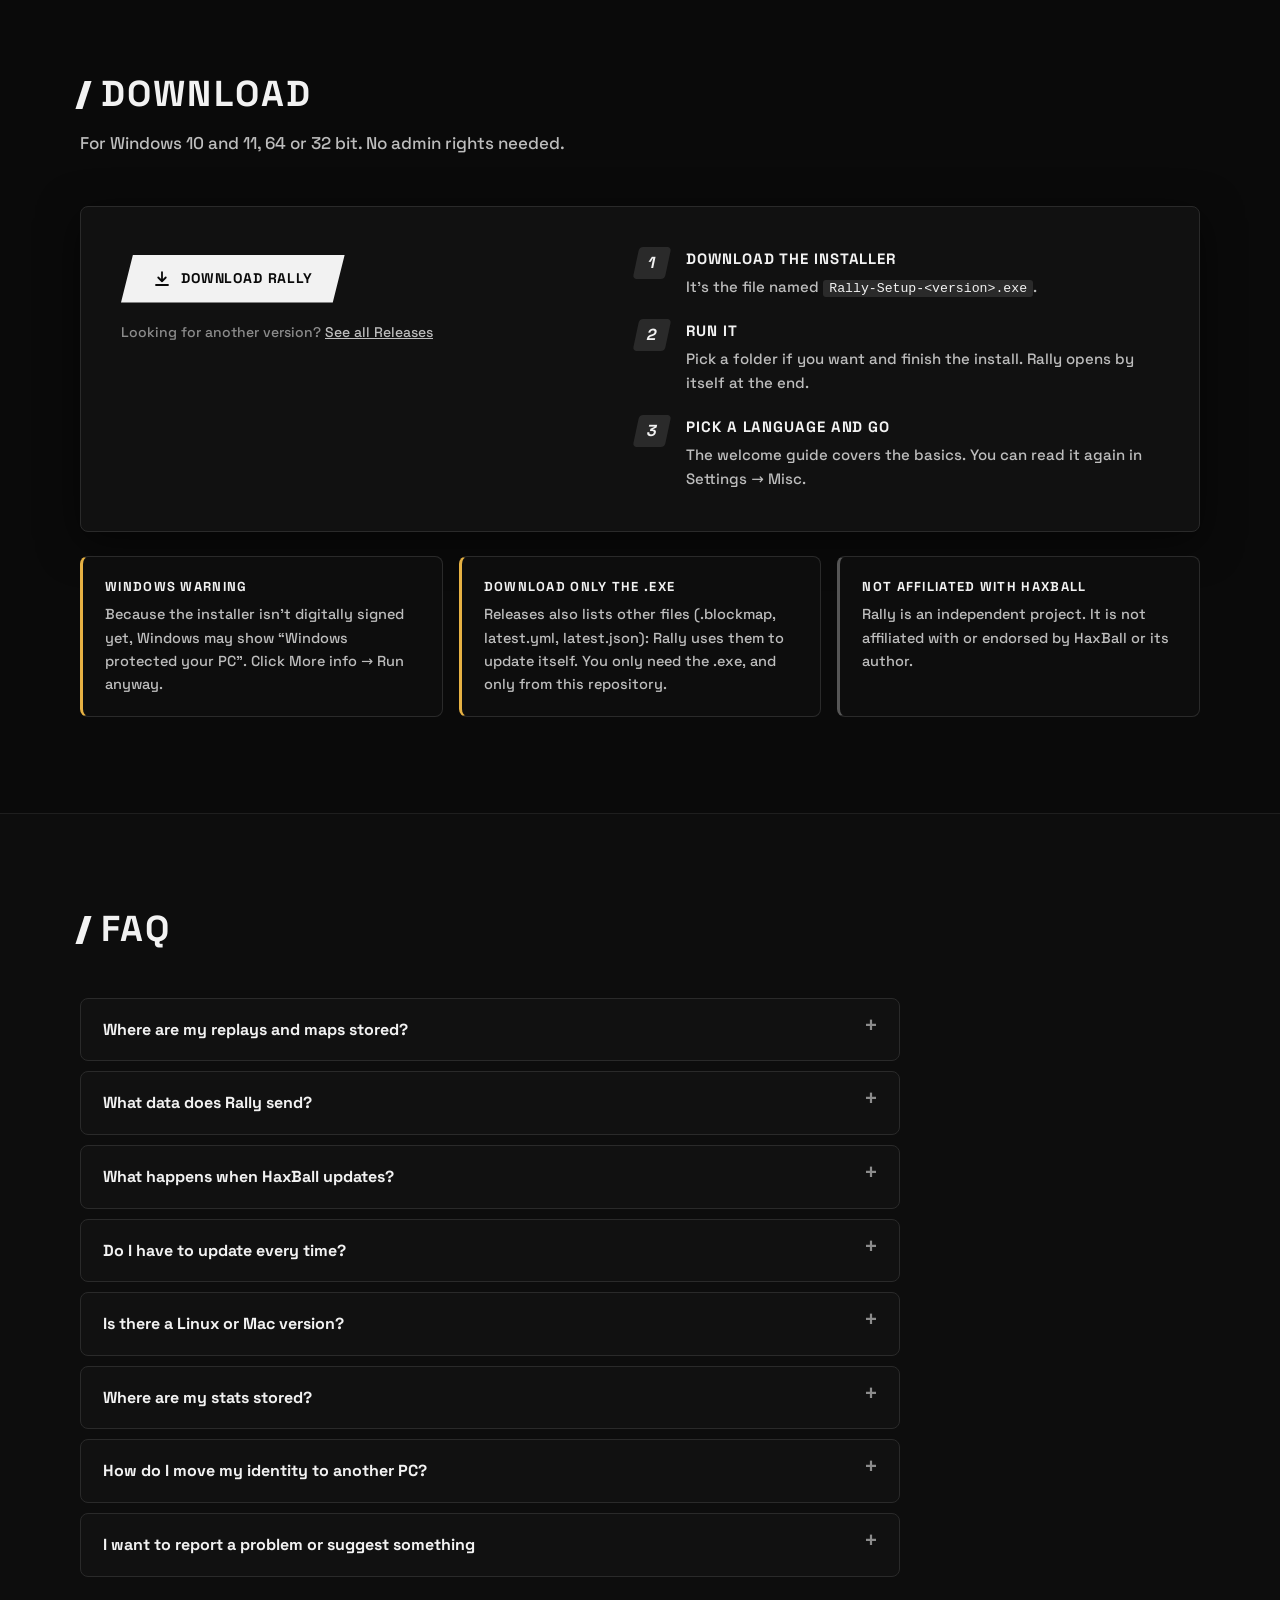
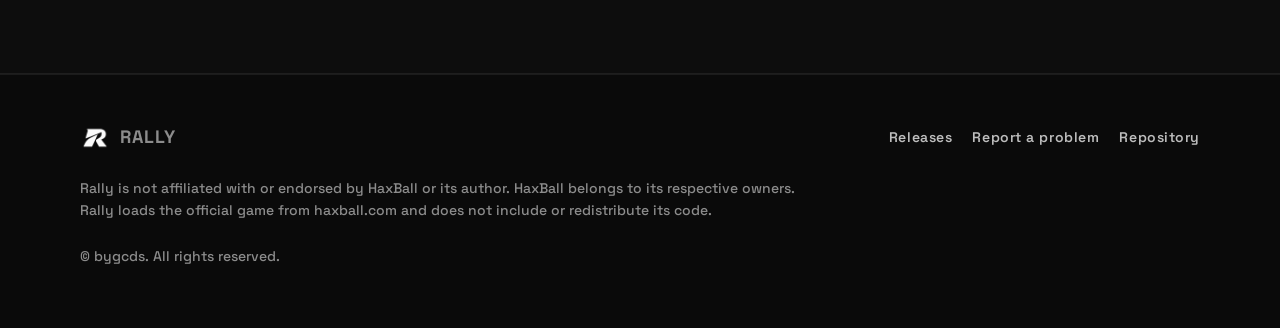
==== commit 876d1249: "Add files via upload" ====
--- a/docs/index.html
+++ b/docs/index.html
@@ -22,6 +22,7 @@
     <a class="brand" href="#top" aria-label="Rally"><img src="assets/logo.png" alt="" width="30" height="30">Rally</a>
     <nav class="nav-links" aria-label="Principal">
       <a href="#funciones" data-i18n="nav.features">Funciones</a>
+      <a href="#detalles" data-i18n="nav.details">Detalles</a>
       <a href="#capturas" data-i18n="nav.screens">Capturas</a>
       <a href="#novedades" data-i18n="nav.news">Novedades</a>
       <a href="#faq" data-i18n="nav.faq">Preguntas</a>
@@ -75,27 +76,160 @@
     <p class="sec-lead" data-i18n="features.lead">Todo se configura desde el engranaje de la barra superior del cliente.</p>
 
     <div class="grid">
-      <article class="card"><span class="num">01</span><h3 data-i18n="f1.t">FPS desbloqueados</h3><p data-i18n-html="f1.d">FPS desbloqueados con un medidor integrado. Escribe <code>/fps</code> para ver los tuyos.</p></article>
+      <article class="card"><span class="num">01</span><h3 data-i18n="f1.t">FPS desbloqueados</h3><p data-i18n-html="f1.d">FPS desbloqueados con un medidor integrado. Escribe <code>/fps</code> para ver los tuyos.</p><a class="more" href="#d-cmds" data-i18n="more">Ver detalle →</a></article>
       <article class="card"><span class="num">02</span><h3 data-i18n="f2.t">Color del balón</h3><p data-i18n="f2.d">Elige el color que mejor veas. Solo lo ves tú.</p></article>
       <article class="card"><span class="num">03</span><h3 data-i18n="f3.t">Resolución estirada</h3><p data-i18n="f3.d">4:3, 5:4 o la que escribas, como en los shooters competitivos.</p></article>
       <article class="card"><span class="num">04</span><h3 data-i18n="f4.t">Uniformes</h3><p data-i18n="f4.d">Personalizados, con vista previa, biblioteca y asignación por equipo. Más selecciones y clubes de ejemplo con un clic. Solo los ves tú.</p></article>
-      <article class="card"><span class="num">05</span><h3 data-i18n-html="f5.t"><span>/gif</span></h3><p data-i18n="f5.d">Avatares animados en tus partidas.</p></article>
-      <article class="card"><span class="num">06</span><h3 data-i18n="f6.t">Replays automáticos</h3><p data-i18n-html="f6.d">Se graban las partidas en las que juegas. Los archivos <code>.hbr2</code> se abren con doble clic.</p></article>
-      <article class="card"><span class="num">07</span><h3 data-i18n="f7.t">Comandos locales</h3><p data-i18n-html="f7.d"><code>/fps</code> para ver tus FPS y <code>!bb</code> para salir de una sala al instante.</p></article>
-      <article class="card"><span class="num">08</span><h3 data-i18n="f8.t">Interfaz oscura</h3><p data-i18n="f8.d">Lista de salas, sala y ajustes con un mismo diseño, claro de leer y ligero.</p></article>
-      <article class="card"><span class="num">09</span><h3 data-i18n="f9.t">Actualizaciones con un clic</h3><p data-i18n="f9.d">Rally avisa de cada versión nueva, se descarga e instala sola y te enseña lo que cambió.</p></article>
+      <article class="card"><span class="num">05</span><h3 data-i18n-html="f5.t"><span>/gif</span></h3><p data-i18n="f5.d">Avatares animados en tus partidas.</p><a class="more" href="#d-cmds" data-i18n="more">Ver detalle →</a></article>
+      <article class="card"><span class="num">06</span><h3 data-i18n="f6.t">Replays automáticos</h3><p data-i18n-html="f6.d">Se graban las partidas en las que juegas. Los archivos <code>.hbr2</code> se abren con doble clic en Rally.</p><a class="more" href="#d-replays" data-i18n="more">Ver detalle →</a></article>
+      <article class="card"><span class="num">07</span><h3 data-i18n="f7.t">Estadísticas</h3><p data-i18n="f7.d">Tus goles, asistencias y horas jugadas, contados solos en tus partidas.</p><a class="more" href="#d-stats" data-i18n="more">Ver detalle →</a></article>
+      <article class="card"><span class="num">08</span><h3 data-i18n="f8.t">Última sala y favoritos</h3><p data-i18n="f8.d">Vuelve a tu última sala en un clic, marca favoritas y filtra la lista.</p><a class="more" href="#d-rooms" data-i18n="more">Ver detalle →</a></article>
+      <article class="card"><span class="num">09</span><h3 data-i18n="f9.t">Discord Rich Presence</h3><p data-i18n="f9.d">Tu perfil muestra en qué sala juegas, el marcador y un botón para unirse. Cada dato se apaga por separado.</p><a class="more" href="#d-discord" data-i18n="more">Ver detalle →</a></article>
+      <article class="card"><span class="num">10</span><h3 data-i18n="f10.t">Identidad y respaldo</h3><p data-i18n="f10.d">Copia tu identidad de HaxBall y guarda un respaldo de tu nick, teclas y ajustes.</p><a class="more" href="#d-account" data-i18n="more">Ver detalle →</a></article>
+      <article class="card"><span class="num">11</span><h3 data-i18n="f11.t">Interfaz oscura</h3><p data-i18n="f11.d">Lista de salas, sala y ajustes con un mismo diseño, claro de leer y ligero.</p></article>
+      <article class="card"><span class="num">12</span><h3 data-i18n="f12.t">Actualizaciones con un clic</h3><p data-i18n="f12.d">Rally avisa de cada versión nueva, se descarga e instala sola y te enseña lo que cambió.</p><a class="more" href="#novedades" data-i18n="more2">Ver novedades →</a></article>
     </div>
 
     <div class="chips">
-      <span class="chip" data-i18n="chip1">Discord Rich Presence (opcional)</span>
-      <span class="chip" data-i18n="chip2">Español · English · Português</span>
-      <span class="chip" data-i18n="chip3">Copia de seguridad de tus ajustes</span>
+      <span class="chip" data-i18n="chip1">Español · English · Português</span>
+      <span class="chip" data-i18n="chip2">Panel translúcido</span>
+      <span class="chip" data-i18n="chip3">Opacidad y tamaño de letra del chat</span>
+      <span class="chip" data-i18n="chip4">Medidor de ping, jitter y pérdida</span>
+    </div>
+  </div>
+</section>
+
+<!-- ======================= DETALLES ======================= -->
+<section class="alt" id="detalles">
+  <div class="wrap">
+    <h2 class="sec-title" data-i18n="details.title">Con detalle</h2>
+    <p class="sec-lead" data-i18n="details.lead">Cómo funciona cada parte y qué opciones tiene.</p>
+    <div class="details">
+    <article class="detail" id="d-stats">
+      <header class="detail-head">
+        <h3 data-i18n="d1.t">Estadísticas</h3>
+        <p data-i18n="d1.lead">Tus goles, asistencias y tiempo jugado, contados por Rally en las partidas en las que juegas y guardados en tu PC.</p>
+        <span class="where" data-i18n="d1.where">Lista de salas → «Tus estadísticas» · /stats</span>
+      </header>
+      <div class="detail-body">
+        <dl class="opts">
+        <div><dt data-i18n="d1.o1.t">Aviso al marcar</dt><dd data-i18n-html="d1.o1.d">Cada gol o asistencia tuya saca un aviso en el chat con tu total, por ejemplo: «Gol · Total: 13 goles · 7 asistencias · 3h 20m jugadas».</dd></div>
+        <div><dt data-i18n="d1.o2.t">Tarjeta «Tus estadísticas»</dt><dd data-i18n-html="d1.o2.d">Fuera de la sala, en la barra lateral de la lista de salas: tus goles, asistencias y horas.</dd></div>
+        <div><dt data-i18n="d1.o3.t">/stats</dt><dd data-i18n-html="d1.o3.d">Muestra tu resumen en el chat, con los goles en propia. <code>/stats reset confirmar</code> borra todos los totales.</dd></div>
+        <div><dt data-i18n="d1.o4.t">Cuándo cuenta</dt><dd data-i18n-html="d1.o4.d">Solo en partidas de verdad: jugando en rojo o azul y con al menos un jugador en cada equipo. Entrenar solo no suma, y el tiempo es el de la partida (en pausa no corre). Las repeticiones no cuentan.</dd></div>
+        <div><dt data-i18n="d1.o5.t">Cómo se reparte</dt><dd data-i18n-html="d1.o5.d">Con la misma regla que usan los bots de sala: quien toca el balón por última vez en el equipo que anota se lleva el gol, y el toque anterior de otro jugador del mismo equipo es la asistencia. Si el último toque fue de un rival, es gol en propia y no hay asistencia. Solo se cuentan los tuyos.</dd></div>
+        <div><dt data-i18n="d1.o6.t">Un detalle</dt><dd data-i18n-html="d1.o6.d">El juego avisa de las patadas, no de los roces al conducir el balón: un toque sin patear no cuenta como toque.</dd></div>
+        <div><dt data-i18n="d1.o7.t">Dónde se guardan</dt><dd data-i18n-html="d1.o7.d">Solo en tu PC. El respaldo de Ajustes → Cuenta no las incluye. Como otras funciones que leen la partida, necesitan que el parche de Rally funcione con la versión actual de HaxBall.</dd></div>
+        </dl>
+      </div>
+    </article>
+    <article class="detail" id="d-replays">
+      <header class="detail-head">
+        <h3 data-i18n="d2.t">Replays</h3>
+        <p data-i18n="d2.lead">Rally graba tus partidas solo y abre cualquier .hbr2 con doble clic.</p>
+        <span class="where" data-i18n="d2.where">Ajustes → Replays</span>
+      </header>
+      <div class="detail-body">
+        <h4 class="opts-title" data-i18n="d2.g1">Grabar</h4>
+        <dl class="opts">
+        <div><dt data-i18n="d2.o1.t">Guardar automáticamente</dt><dd data-i18n-html="d2.o1.d">Sin diálogo «Guardar como»: el archivo va directo a la carpeta.</dd></div>
+        <div><dt data-i18n="d2.o2.t">Grabar cada partida</dt><dd data-i18n-html="d2.o2.d">Auto-REC empieza solo y, si sales a mitad de partida, la guarda antes de salir. Necesita el guardado automático. También con <code>/autorec on</code> y <code>/autorec off</code>.</dd></div>
+        <div><dt data-i18n="d2.o3.t">Solo grabar si estoy jugando</dt><dd data-i18n-html="d2.o3.d">Ignora las partidas que solo estás mirando. Tampoco graba mientras entrenas solo.</dd></div>
+        <div><dt data-i18n="d2.o4.t">Carpeta de replays</dt><dd data-i18n-html="d2.o4.d">Abrir, Cambiar… o Restablecer. Los replays (.hbr2) y los mapas (.hbs) se guardan solos y se conservan al actualizar.</dd></div>
+        <div><dt data-i18n="d2.o5.t">Nombre del archivo</dt><dd data-i18n-html="d2.o5.d">Fecha, hora, sala y marcador: <code>2026-11-14_21h05_MiSala_3-2.hbr2</code>.</dd></div>
+        </dl>
+        <h4 class="opts-title" data-i18n="d2.g2">Abrir un .hbr2</h4>
+        <dl class="opts">
+        <div><dt data-i18n="d2.p1.t">Doble clic</dt><dd data-i18n-html="d2.p1.d">Rally se registra como visor de archivos .hbr2: haz doble clic en uno y se abre en el reproductor del juego.</dd></div>
+        <div><dt data-i18n="d2.p2.t">Desde la lista de salas</dt><dd data-i18n-html="d2.p2.d">Se abre al instante.</dd></div>
+        <div><dt data-i18n="d2.p3.t">Al abrir Rally con la grabación</dt><dd data-i18n-html="d2.p3.d">Si ya tienes un apodo guardado, entra solo; la primera vez no se toca nada.</dd></div>
+        <div><dt data-i18n="d2.p4.t">Dentro de una sala</dt><dd data-i18n-html="d2.p4.d">Rally pregunta antes, con 8 segundos para decidir: «Salir y ver» o «Cancelar». Si hay una partida en curso, avisa de que la abandonarás.</dd></div>
+        <div><dt data-i18n="d2.p5.t">Viendo otra grabación</dt><dd data-i18n-html="d2.p5.d">Sale de ella y abre la nueva.</dd></div>
+        <div><dt data-i18n="d2.p6.t">El visor</dt><dd data-i18n-html="d2.p6.d">La barra de reproducción sale en tu idioma: reiniciar, pausar, más lento, más rápido y salir. El chat queda desactivado en las repeticiones.</dd></div>
+        </dl>
+      </div>
+    </article>
+    <article class="detail" id="d-rooms">
+      <header class="detail-head">
+        <h3 data-i18n="d3.t">Lista de salas</h3>
+        <p data-i18n="d3.lead">La lista de salas, pensada para encontrar y volver rápido.</p>
+        <span class="where" data-i18n="d3.where">Barra lateral de la lista de salas</span>
+      </header>
+      <div class="detail-body">
+        <dl class="opts">
+        <div><dt data-i18n="d3.o1.t">Última sala</dt><dd data-i18n-html="d3.o1.d">Un botón con el nombre de tu última sala te devuelve a ella en un clic. Sirve si te echaron, se cayó la conexión o cerraste sin querer; Rally la va guardando mientras juegas.</dd></div>
+        <div><dt data-i18n="d3.o2.t">Favoritos</dt><dd data-i18n-html="d3.o2.d">Marca salas con la estrella y filtra para ver solo las favoritas.</dd></div>
+        <div><dt data-i18n="d3.o3.t">Buscar y filtrar</dt><dd data-i18n-html="d3.o3.d">Búsqueda por nombre y filtros «Con pass», «Llenas» y «Vacías».</dd></div>
+        <div><dt data-i18n="d3.o4.t">Cierre protegido</dt><dd data-i18n-html="d3.o4.d">Si cierras o recargas Rally estando en una sala, te pide confirmar antes de salir.</dd></div>
+        </dl>
+      </div>
+    </article>
+    <article class="detail" id="d-discord">
+      <header class="detail-head">
+        <h3 data-i18n="d4.t">Discord Rich Presence</h3>
+        <p data-i18n="d4.lead">Tu perfil de Discord muestra lo que haces en Rally. Cada dato se puede apagar y se aplica al momento, sin reiniciar.</p>
+        <span class="where" data-i18n="d4.where">Ajustes → Varios → Discord</span>
+      </header>
+      <div class="detail-body">
+        <dl class="opts">
+        <div><dt data-i18n="d4.o1.t">Mostrar actividad</dt><dd data-i18n-html="d4.o1.d">Tu perfil muestra la sala en la que juegas. Apágalo para desactivarlo del todo.</dd></div>
+        <div><dt data-i18n="d4.o2.t">Nombre de la sala</dt><dd data-i18n-html="d4.o2.d">Si lo apagas, tu perfil dice «Jugando en una sala» en vez del nombre.</dd></div>
+        <div><dt data-i18n="d4.o3.t">Botón «Unirse»</dt><dd data-i18n-html="d4.o3.d">Los demás lo ven en tu perfil y entran a tu sala con un clic; Discord no te lo muestra a ti.</dd></div>
+        <div><dt data-i18n="d4.o4.t">Marcador de la partida</dt><dd data-i18n-html="d4.o4.d">Muestra «Rojo 2 - 1 Azul» con el tiempo mientras juegas.</dd></div>
+        <div><dt data-i18n="d4.o5.t">Qué se ve</dt><dd data-i18n-html="d4.o5.d">Jugando o espectando en una sala, buscando o mirando una sala desde la lista, o viendo una repetición (sin sala, sin marcador y sin botón).</dd></div>
+        <div><dt data-i18n="d4.o6.t">Tiempo</dt><dd data-i18n-html="d4.o6.d">El contador es el de tu sesión: no se reinicia con cada gol.</dd></div>
+        </dl>
+      </div>
+    </article>
+    <article class="detail" id="d-account">
+      <header class="detail-head">
+        <h3 data-i18n="d5.t">Identidad y respaldo</h3>
+        <p data-i18n="d5.lead">Tu identidad en HaxBall y una copia de seguridad para no perderla.</p>
+        <span class="where" data-i18n="d5.where">Ajustes → Cuenta</span>
+      </header>
+      <div class="detail-body">
+        <h4 class="opts-title" data-i18n="d5.g1">Identidad (auth)</h4>
+        <dl class="opts">
+        <div><dt data-i18n="d5.o1.t">Qué es</dt><dd data-i18n-html="d5.o1.d">Es lo que ven los admins de sala para reconocerte. Rally te deja ver y copiar la clave pública, y llevar la privada a otro equipo.</dd></div>
+        <div><dt data-i18n="d5.o2.t">Pública</dt><dd data-i18n-html="d5.o2.d">Se muestra en pantalla y se copia con «Copiar pública».</dd></div>
+        <div><dt data-i18n="d5.o3.t">Copiar privada</dt><dd data-i18n-html="d5.o3.d">Solo para usarla en otro equipo. Nunca se dibuja en pantalla: se copia al portapapeles cuando pulsas el botón. No la compartas.</dd></div>
+        <div><dt data-i18n="d5.o4.t">Importar</dt><dd data-i18n-html="d5.o4.d">Pega una clave privada (<code>idkey.…</code>) y Rally la aplica y se recarga. Si no es válida, te lo avisa.</dd></div>
+        <div><dt data-i18n="d5.o5.t">Crear nueva</dt><dd data-i18n-html="d5.o5.d">Genera otra identidad. Pide confirmar con un segundo clic y reemplaza a la actual: si no la guardaste, la pierdes.</dd></div>
+        </dl>
+        <h4 class="opts-title" data-i18n="d5.g2">Respaldo</h4>
+        <dl class="opts">
+        <div><dt data-i18n="d5.p1.t">Exportar</dt><dd data-i18n-html="d5.p1.d">Guarda tu identidad, nick, teclas y ajustes en un archivo. Incluye tu clave privada: no lo compartas.</dd></div>
+        <div><dt data-i18n="d5.p2.t">Importar</dt><dd data-i18n-html="d5.p2.d">Pide confirmar, comprueba que el archivo sea un respaldo de Rally y recarga Rally con lo guardado.</dd></div>
+        <div><dt data-i18n="d5.p3.t">Para qué sirve</dt><dd data-i18n-html="d5.p3.d">Si cambias de PC, reinstalas Windows o se borra el perfil, recuperas tu identidad (y tu admin en salas) en un clic.</dd></div>
+        </dl>
+      </div>
+    </article>
+    <article class="detail" id="d-cmds">
+      <header class="detail-head">
+        <h3 data-i18n="dc.t">Comandos</h3>
+        <p data-i18n="dc.lead">Se escriben en el chat de una sala y los resuelve Rally en tu PC: no se envían a la sala.</p>
+        <span class="where" data-i18n="dc.where">Chat de la sala</span>
+      </header>
+      <div class="detail-body">
+        <dl class="opts cmds">
+        <div><dt><code>/fps</code></dt><dd data-i18n-html="c1">Muestra u oculta el medidor de FPS. Con un número pone un tope al instante: <code>/fps 144</code>; <code>/fps 0</code> lo quita (0 o entre 30 y 2000).</dd></div>
+        <div><dt><code>/fpsmode off | unlock | novsync</code></dt><dd data-i18n-html="c2">Cambia el modo de FPS (normal, sin límite, sin vsync). Se aplica con <code>/relaunch</code>.</dd></div>
+        <div><dt><code>/gif 1 2 3</code></dt><dd data-i18n-html="c3">Avatar animado: cada frame de hasta 2 caracteres. <code>/gif</code> solo lo apaga o lo reanuda. Solo dentro de una sala.</dd></div>
+        <div><dt><code>/stats</code></dt><dd data-i18n-html="c4">Tu resumen de goles, asistencias y horas. <code>/stats reset confirmar</code> lo borra.</dd></div>
+        <div><dt><code>/autorec on | off</code></dt><dd data-i18n-html="c5">Activa o desactiva la grabación automática de cada partida.</dd></div>
+        <div><dt><code>/glass</code></dt><dd data-i18n-html="c6">Activa o desactiva el panel translúcido de la sala.</dd></div>
+        <div><dt><code>/net</code></dt><dd data-i18n-html="c7">Medidor de red con ping, jitter y pérdida en una esquina de la sala. También en Ajustes → Varios → Red.</dd></div>
+        <div><dt><code>/relaunch</code></dt><dd data-i18n-html="c8">Reinicia Rally.</dd></div>
+        <div><dt><code>!bb</code></dt><dd data-i18n-html="c9">Sale de la sala al instante, con o sin bot. Solo con el mensaje exacto <code>!bb</code>; «!bb gg» va como chat normal. Si estabas grabando, guarda el replay antes.</dd></div>
+        </dl>
+      </div>
+    </article>
     </div>
   </div>
 </section>
 
 <!-- ======================= CAPTURAS ======================= -->
-<section class="alt" id="capturas">
+<section id="capturas">
   <div class="wrap">
     <h2 class="sec-title" data-i18n="screens.title">Capturas</h2>
     <p class="sec-lead" data-i18n="screens.lead">Así se ve el cliente por dentro.</p>
@@ -114,7 +248,7 @@
 </section>
 
 <!-- ======================= NOVEDADES ======================= -->
-<section id="novedades">
+<section class="alt" id="novedades">
   <div class="wrap">
     <h2 class="sec-title" data-i18n="news.title">Novedades</h2>
     <p class="sec-lead" data-i18n="news.lead">Lo mismo que Rally te muestra al abrir tras actualizar.</p>
@@ -123,7 +257,7 @@
 </section>
 
 <!-- ======================= DESCARGAR ======================= -->
-<section class="alt" id="descargar">
+<section id="descargar">
   <div class="wrap">
     <h2 class="sec-title" data-i18n="dl.title">Descargar</h2>
     <p class="sec-lead" data-i18n="dl.lead">Para Windows 10 y 11, 64 o 32 bits. No hace falta ser administrador.</p>
@@ -154,7 +288,7 @@
 </section>
 
 <!-- ======================= FAQ ======================= -->
-<section id="faq">
+<section class="alt" id="faq">
   <div class="wrap">
     <h2 class="sec-title" data-i18n="faq.title">Preguntas frecuentes</h2>
     <div class="faq">
@@ -163,6 +297,8 @@
       <details><summary data-i18n="q3.q">¿Qué pasa cuando HaxBall se actualiza?</summary><div class="ans" data-i18n="q3.a">Rally modifica el juego en memoria al abrirlo. Si HaxBall cambia su código, esas funciones se desactivan solas (el juego sigue funcionando con normalidad) hasta que salga una actualización de Rally.</div></details>
       <details><summary data-i18n="q4.q">¿Tengo que actualizar siempre?</summary><div class="ans" data-i18n="q4.a">Cada versión tiene un plazo de unos días; pasado el plazo hay que actualizar para seguir jugando. Tus ajustes y tus replays se conservan.</div></details>
       <details><summary data-i18n="q5.q">¿Hay versión para Linux o Mac?</summary><div class="ans" data-i18n="q5.a">Por ahora solo Windows. Linux y, más adelante, Mac están en los planes.</div></details>
+      <details><summary data-i18n="q7.q">¿Dónde se guardan mis estadísticas?</summary><div class="ans" data-i18n="q7.a">Solo en tu PC, no en un servidor. Rally cuenta tus goles, asistencias y horas en partidas de verdad, y el respaldo de Ajustes → Cuenta no las incluye.</div></details>
+      <details><summary data-i18n="q8.q">¿Cómo paso mi identidad a otro PC?</summary><div class="ans" data-i18n="q8.a">Exporta un respaldo en Ajustes → Cuenta e impórtalo en el otro equipo, o copia tu clave privada y pégala allí con Importar. No compartas ni el archivo ni la clave: quien la tenga puede hacerse pasar por ti.</div></details>
       <details><summary data-i18n="q6.q">Quiero reportar un problema o proponer algo</summary><div class="ans" data-i18n-html="q6.a">Abre un <a href="https://github.com/bygcds/Rally-Client/issues">issue</a> con tu versión de Rally (Ajustes → Varios → Acerca de) y qué estabas haciendo.</div></details>
     </div>
   </div>
--- a/docs/styles.css
+++ b/docs/styles.css
@@ -230,6 +230,38 @@
 
 .chips { margin-top: 28px; display: flex; flex-wrap: wrap; gap: 10px; }
 .chip { padding: 7px 14px; border: 1px solid var(--rl-line); border-radius: var(--rl-radius); background: var(--rl-inset); color: var(--rl-text-soft); font-size: 13px; font-weight: 600; letter-spacing: .04em; }
+
+
+/* =========================================================
+   DETALLES — una ficha por función: resumen a la izquierda,
+   opciones (con el nombre que llevan en Ajustes) a la derecha
+   ========================================================= */
+
+.card { display: flex; flex-direction: column; }
+.card .more { margin-top: auto; padding-top: 16px; font-size: 12px; font-weight: 700; letter-spacing: .1em; text-transform: uppercase; color: var(--rl-text-dim); text-decoration: none; }
+.card .more:hover { color: var(--rl-text); }
+
+.details { margin-top: 48px; display: grid; gap: 20px; }
+.detail { display: grid; gap: 28px; padding: 32px; background: var(--rl-panel); border: 1px solid var(--rl-line); border-radius: var(--rl-radius-lg); }
+@media (min-width: 960px) { .detail { grid-template-columns: 300px 1fr; gap: 48px; } .detail-head { position: sticky; top: calc(var(--nav-h) + 24px); align-self: start; } }
+@media (max-width: 520px) { .detail { padding: 22px; } }
+
+.detail-head h3 { display: flex; align-items: center; gap: 12px; font-size: 22px; letter-spacing: .06em; text-transform: uppercase; }
+.detail-head h3::before { content: ""; flex: none; width: 5px; height: 20px; background: var(--rl-accent); transform: skewX(-18deg); }
+.detail-head p { margin-top: 12px; color: var(--rl-text-soft); font-size: 15px; }
+.where { display: inline-block; margin-top: 16px; padding: 4px 10px; border: 1px solid var(--rl-line); border-radius: var(--rl-radius); background: var(--rl-inset); font-family: var(--rl-mono); font-size: 12px; color: var(--rl-text-dim); }
+
+.opts-title { margin: 0 0 4px; font-size: 12px; font-weight: 700; letter-spacing: .12em; text-transform: uppercase; color: var(--rl-text-dim); }
+.opts + .opts-title { margin-top: 28px; }
+.opts { margin: 0; display: grid; }
+.opts > div { display: grid; gap: 4px 24px; padding: 14px 0; border-top: 1px solid var(--rl-line-soft); }
+.opts-title + .opts > div:first-child, .detail-body > .opts:first-child > div:first-child { border-top: 0; padding-top: 0; }
+@media (min-width: 700px) { .opts > div { grid-template-columns: 200px 1fr; } }
+.opts dt { font-size: 14px; font-weight: 700; letter-spacing: .04em; color: var(--rl-text); }
+.opts dd { margin: 0; font-size: 14.5px; color: var(--rl-text-soft); }
+.opts dd code { font-family: var(--rl-mono); font-size: .88em; padding: 1px 6px; background: var(--rl-raised); border-radius: 3px; color: var(--rl-text); word-break: break-word; }
+.cmds dt code { background: transparent; padding: 0; font-size: 14px; font-weight: 700; color: var(--rl-text); }
+.cmds > div { align-items: baseline; }
 
 /* =========================================================
    GALERÍA
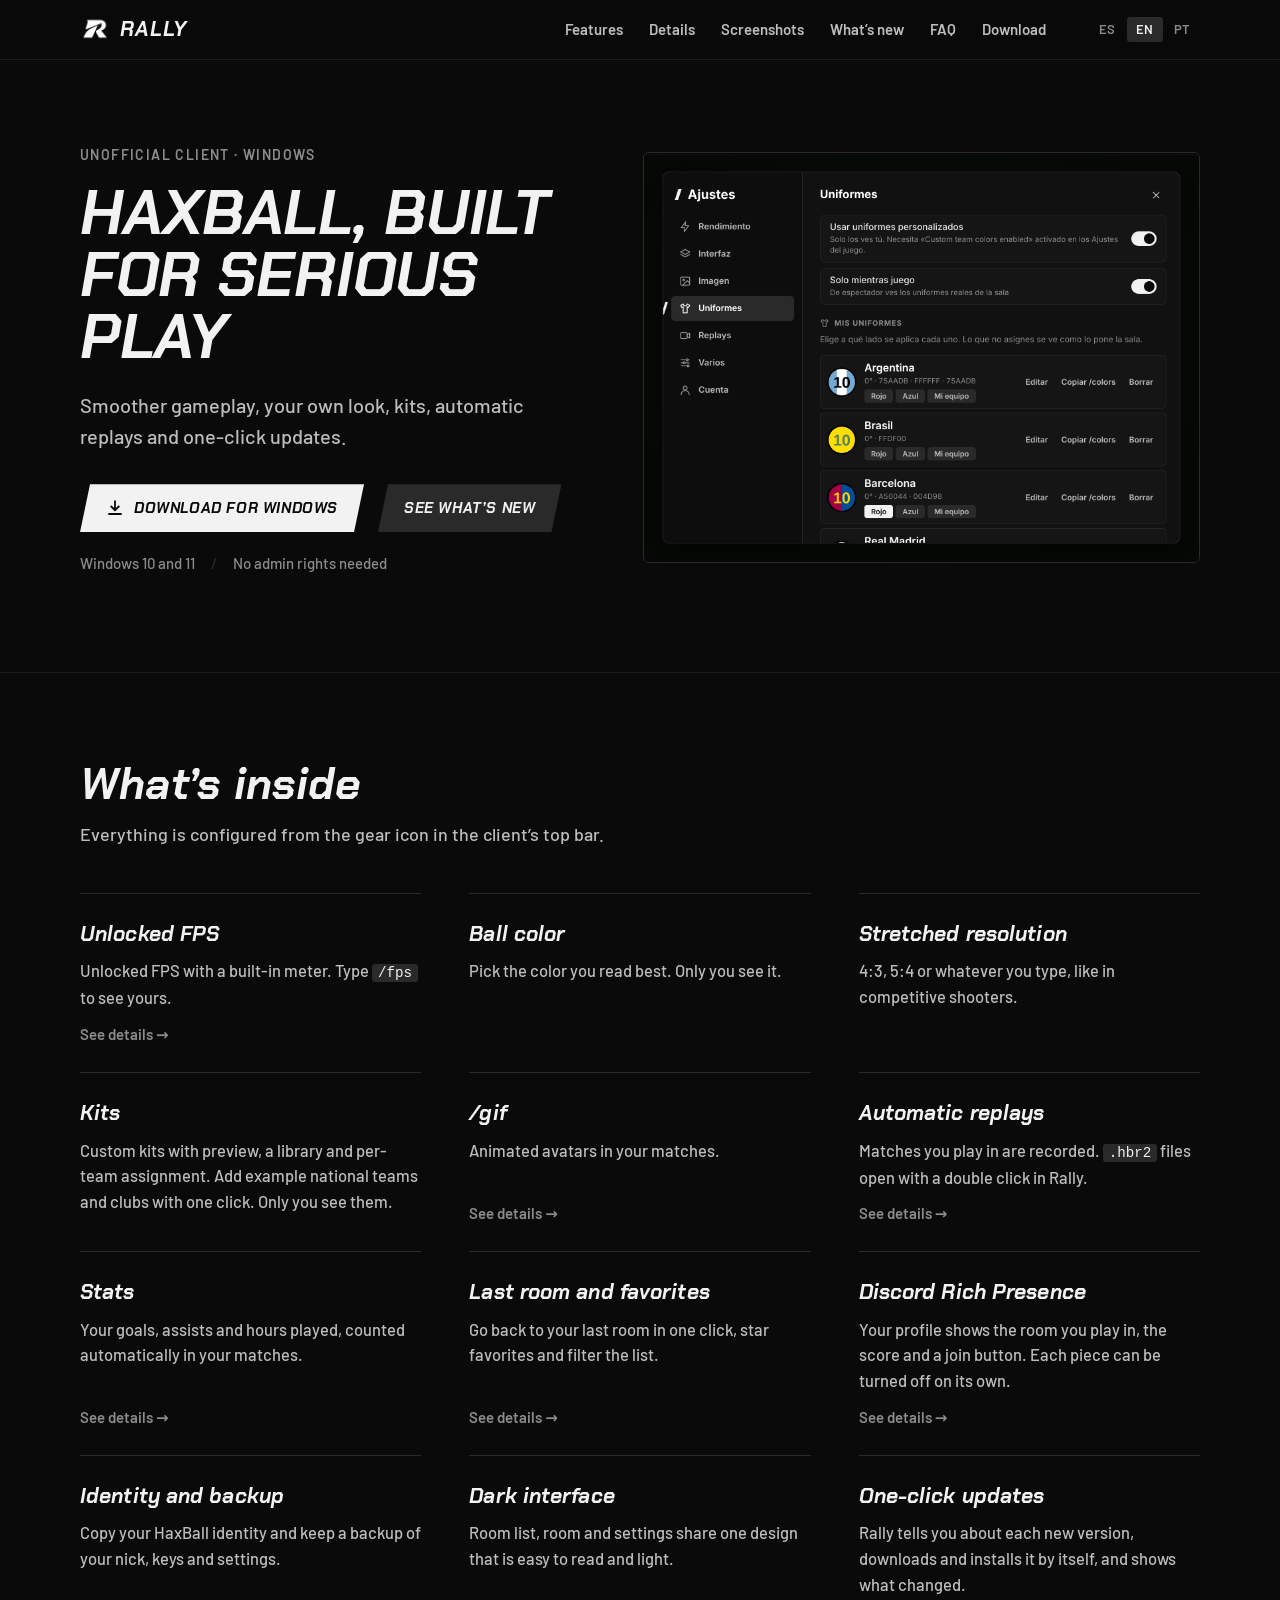
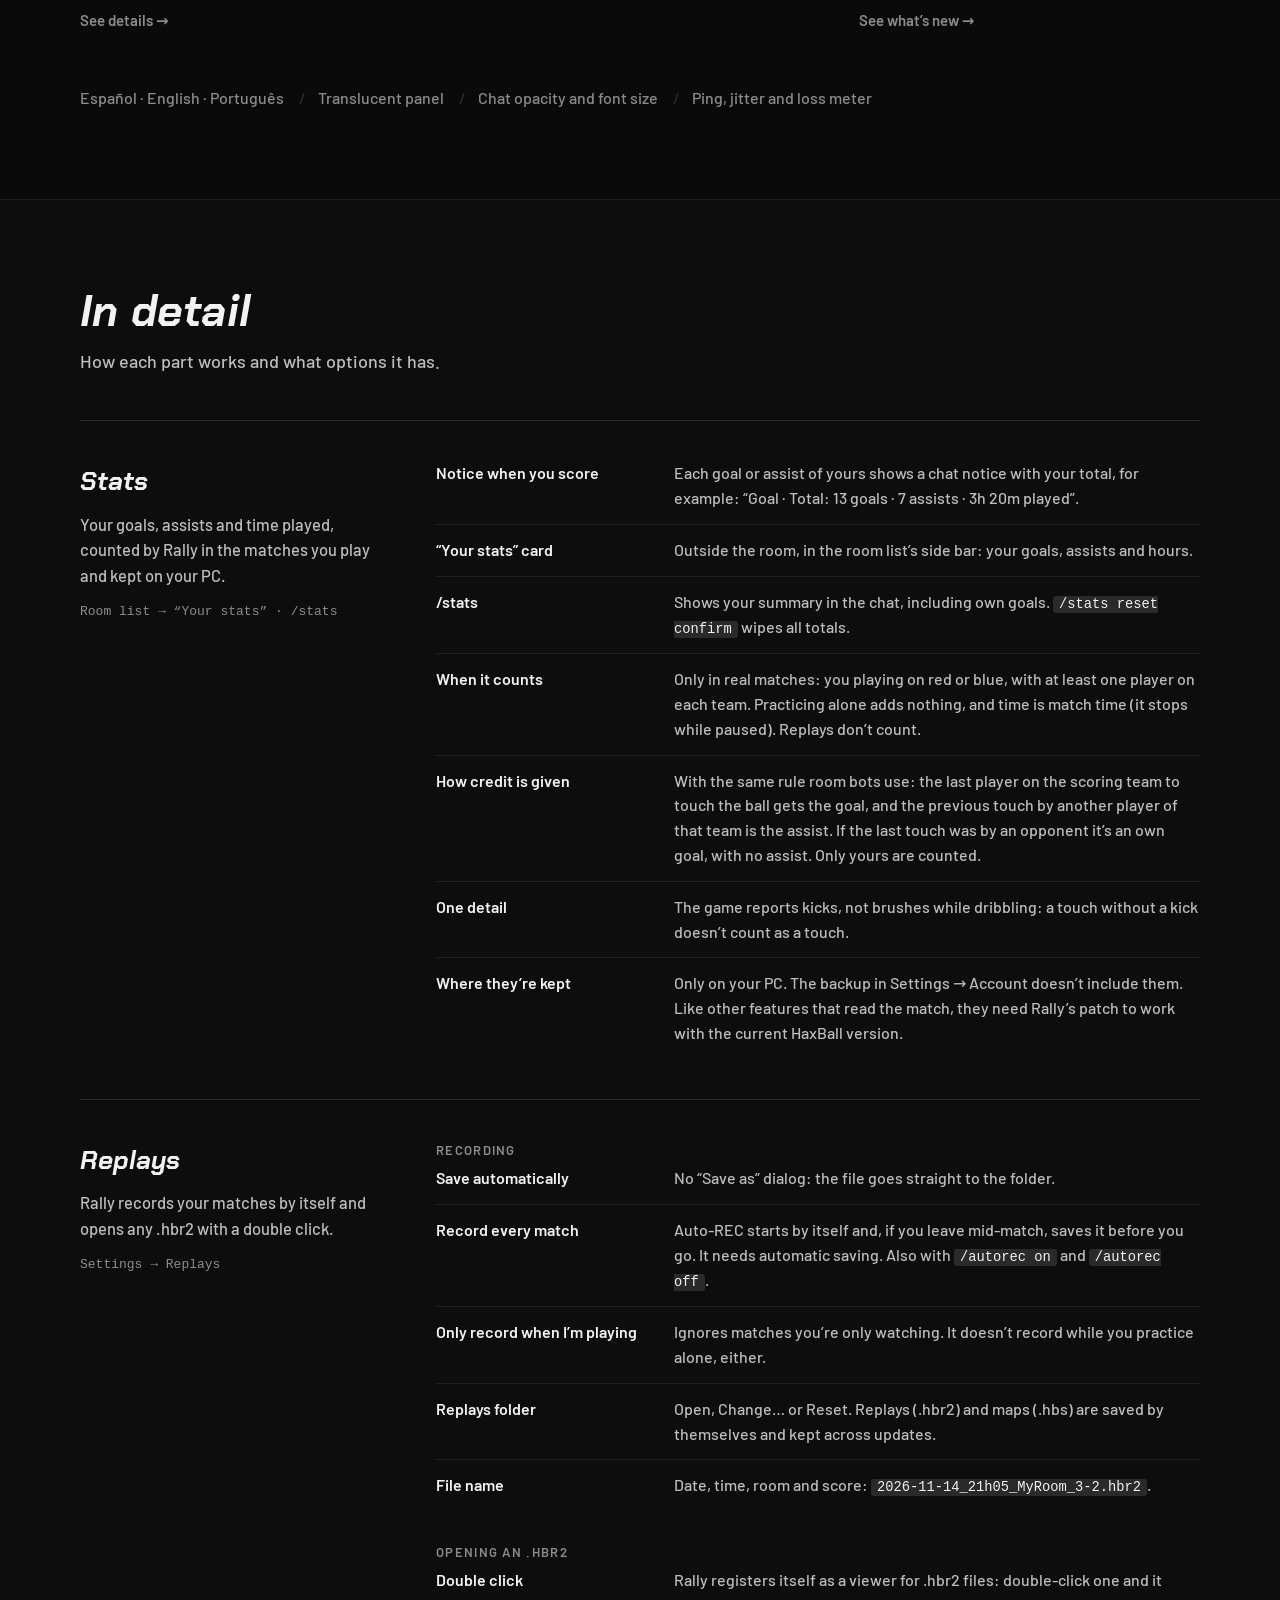
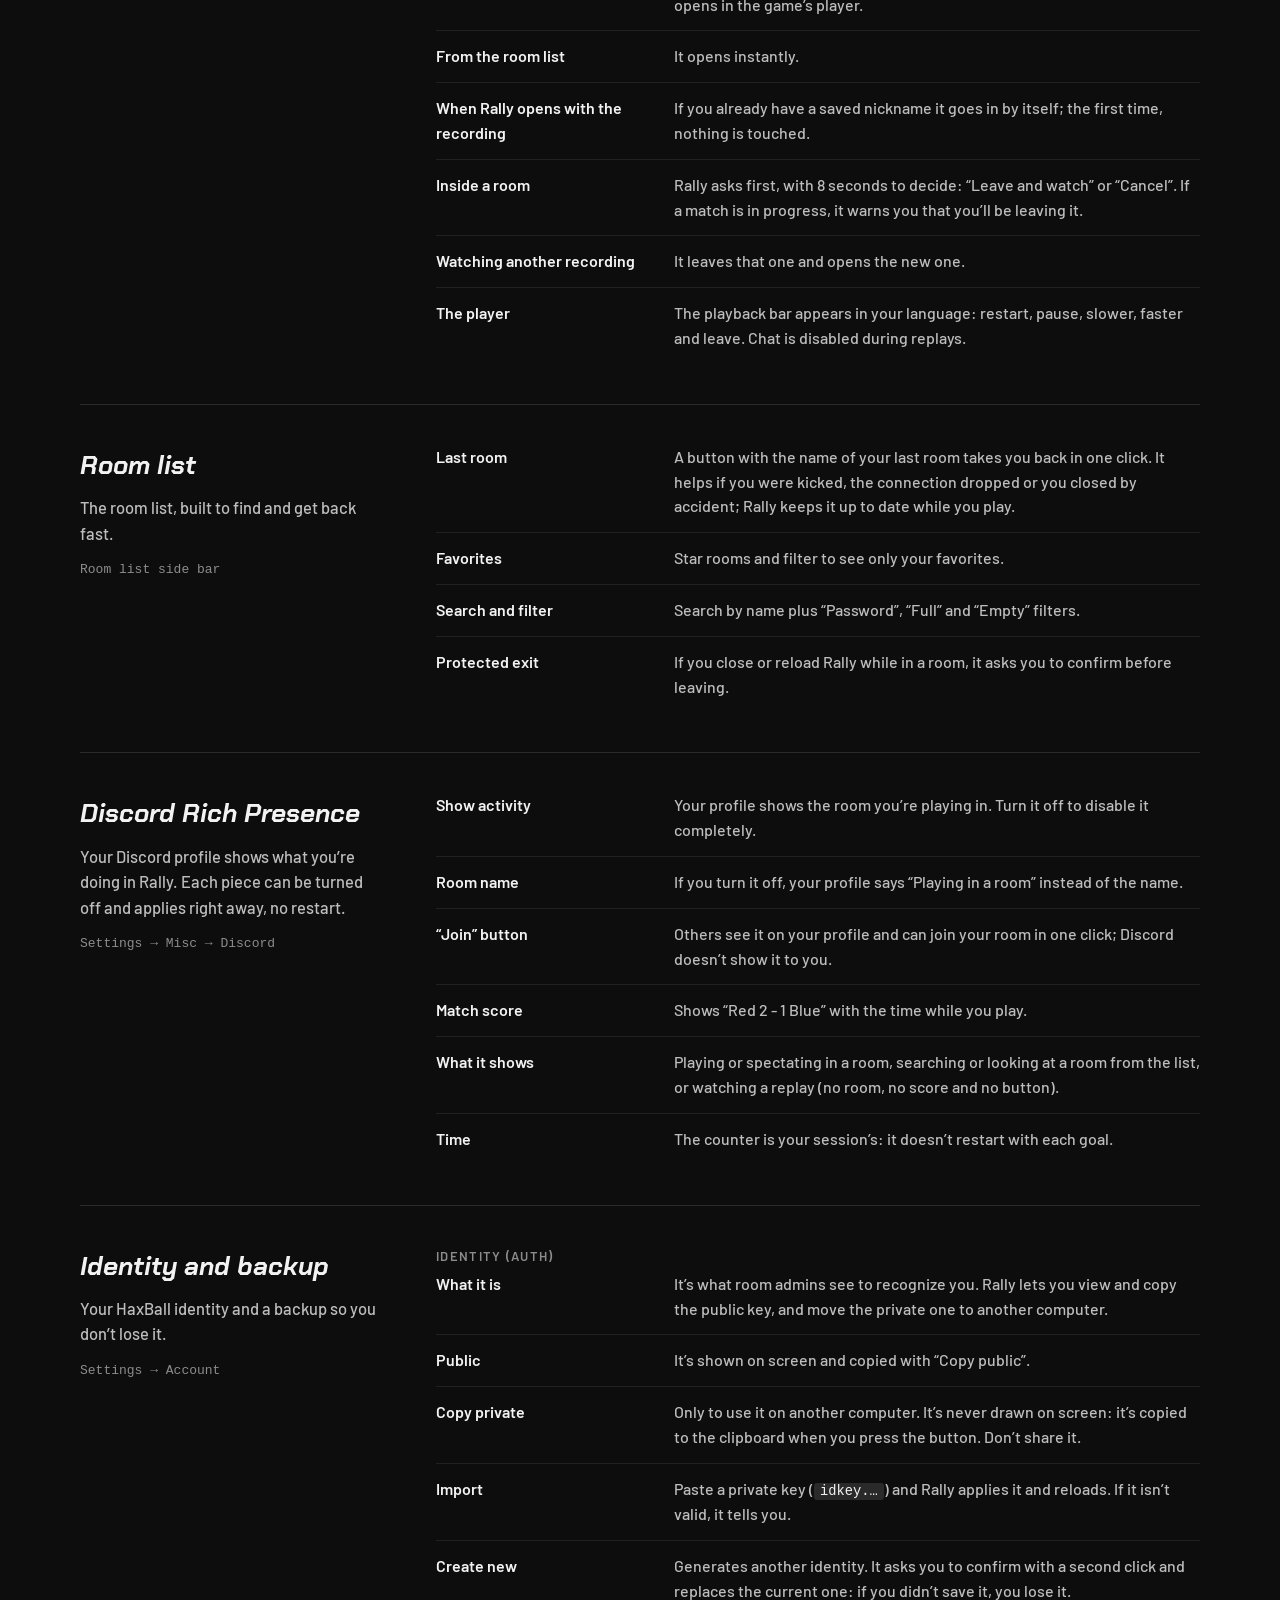
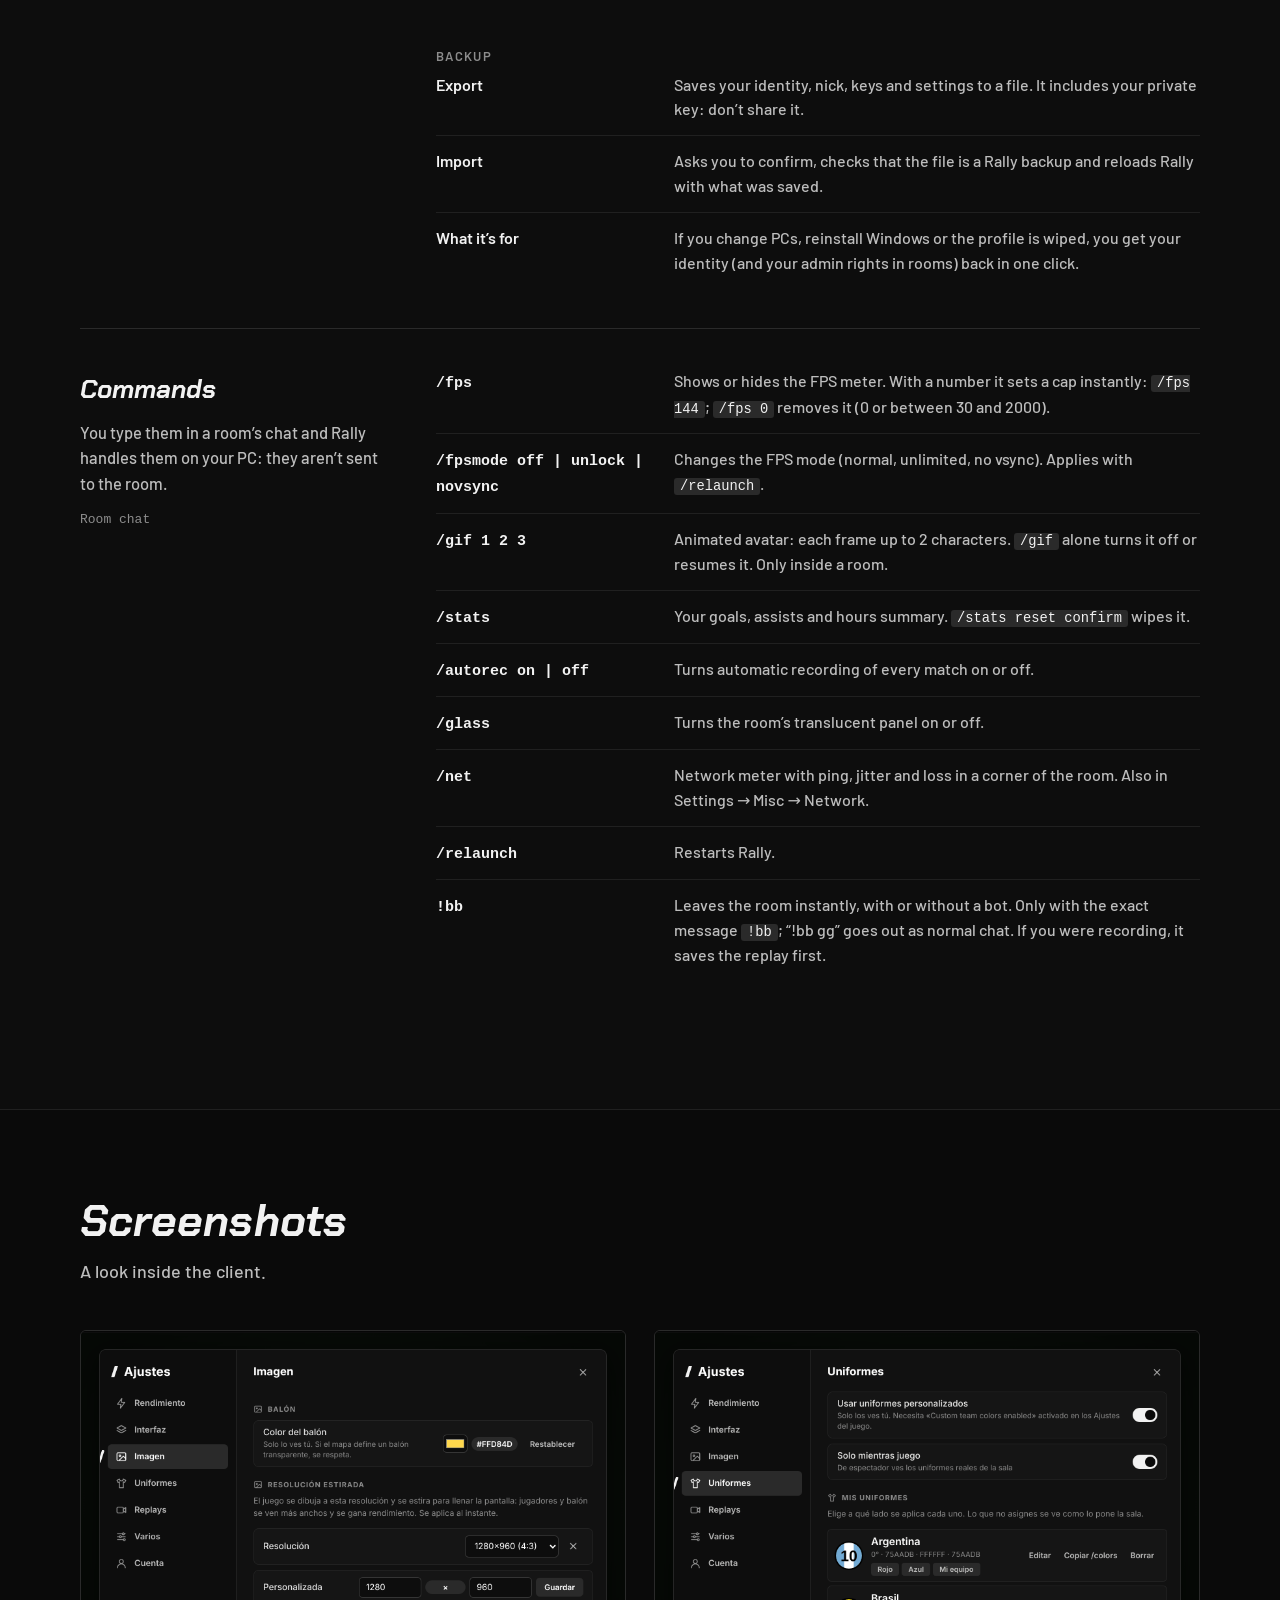
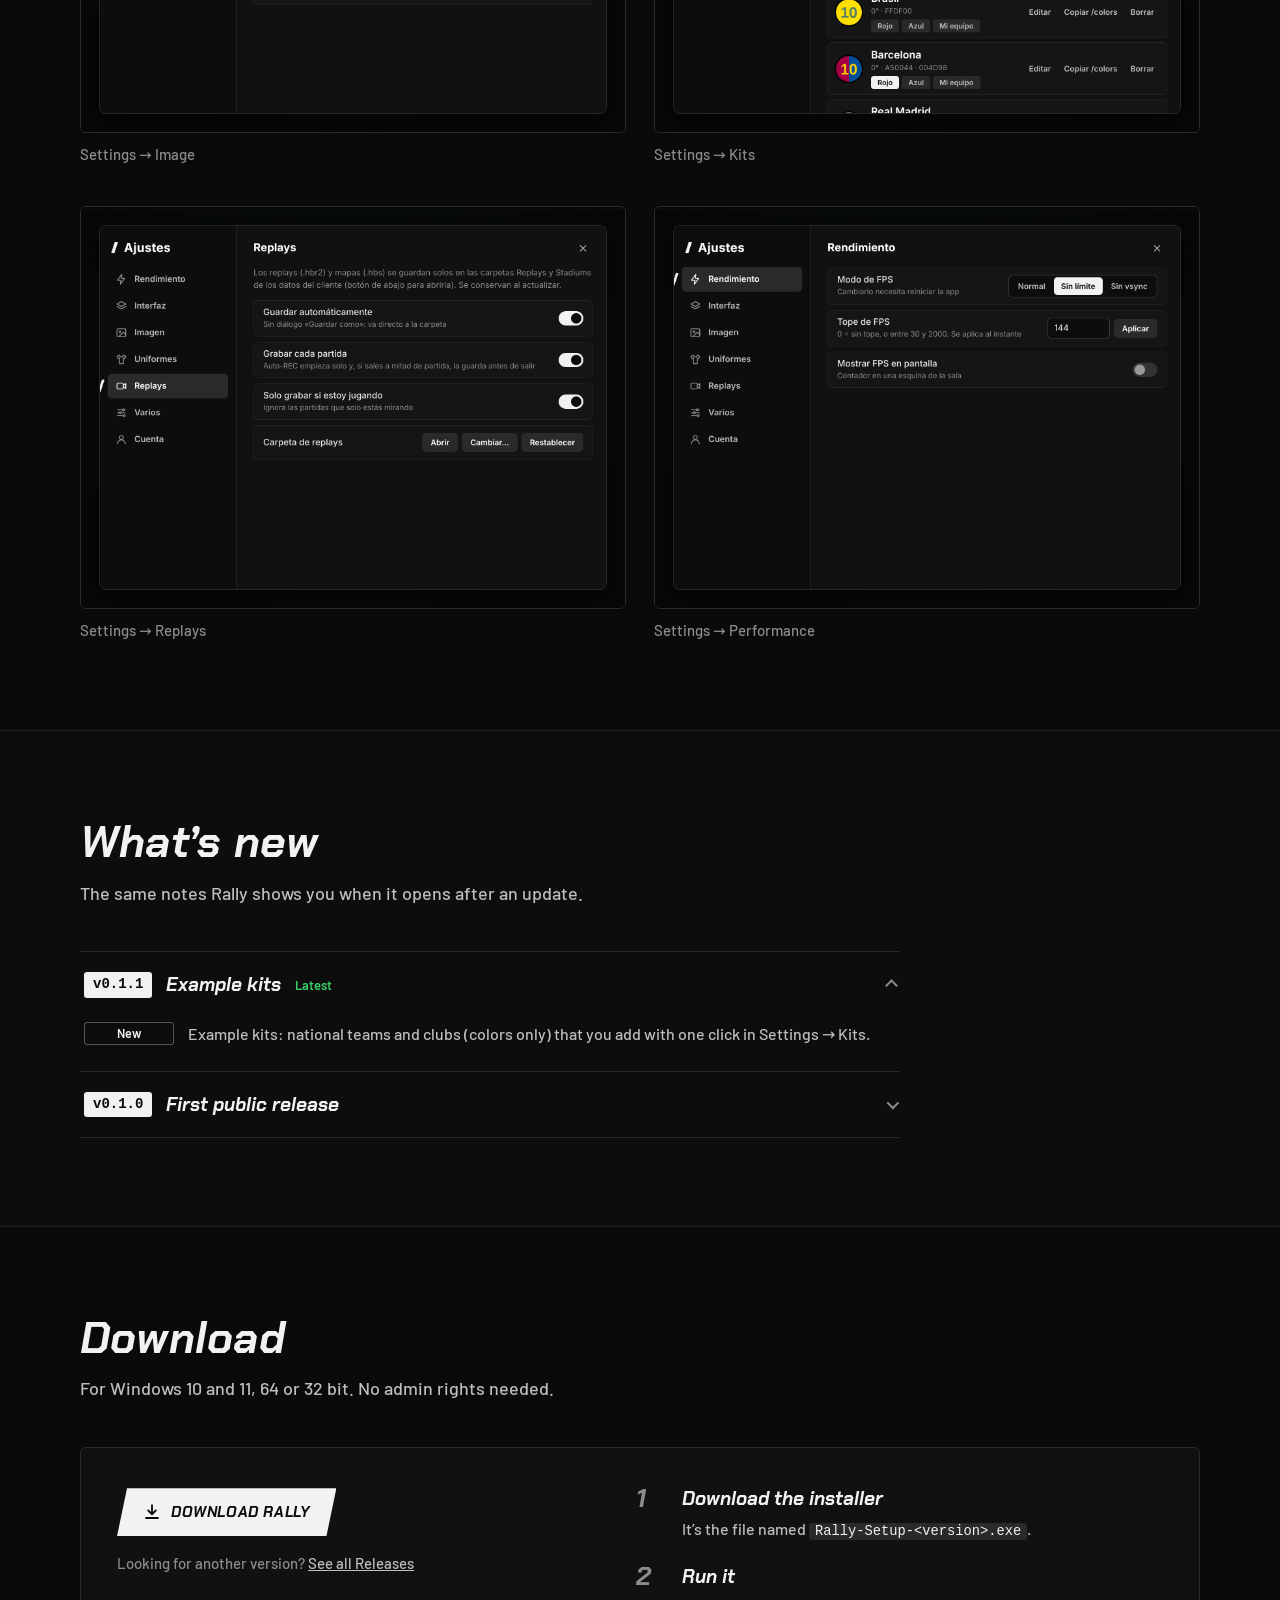
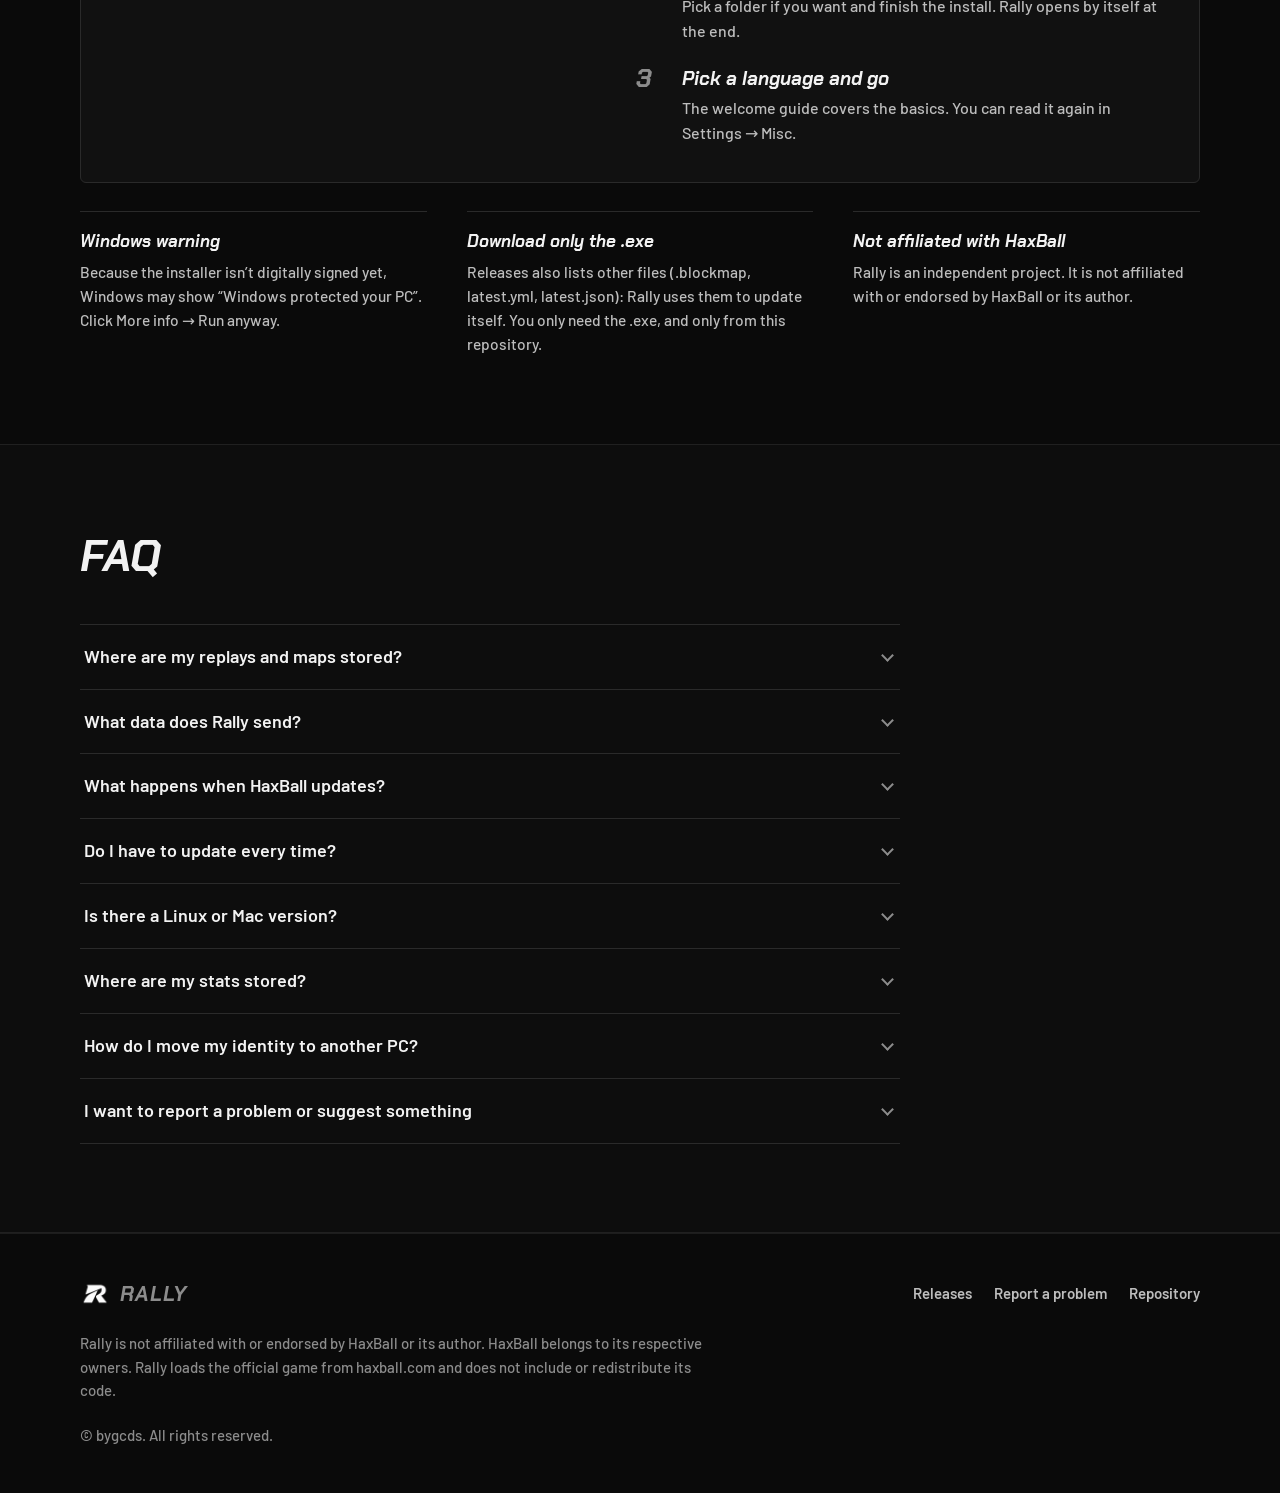
==== commit 0905f708: "Add files via upload" ====
--- a/docs/index.html
+++ b/docs/index.html
@@ -3,15 +3,15 @@
 <head>
 <meta charset="utf-8">
 <meta name="viewport" content="width=device-width, initial-scale=1">
-<title>Rally — Cliente no oficial de HaxBall para Windows</title>
+<title>Rally · Cliente no oficial de HaxBall para Windows</title>
 <meta name="description" content="Rally es un cliente no oficial de HaxBall para Windows: FPS desbloqueados, tu propia imagen, uniformes, replays automáticos y actualizaciones con un clic.">
 <meta name="theme-color" content="#0a0a0a">
-<meta property="og:title" content="Rally — Cliente no oficial de HaxBall">
+<meta property="og:title" content="Rally · Cliente no oficial de HaxBall">
 <meta property="og:description" content="FPS desbloqueados, uniformes, replays automáticos y actualizaciones con un clic. Para Windows.">
 <meta property="og:type" content="website">
 <link rel="icon" type="image/png" href="favicon.png">
 <link rel="apple-touch-icon" href="assets/icon-128.png">
-<link rel="preload" href="assets/fonts/space-grotesk-700.woff2" as="font" type="font/woff2" crossorigin>
+<link rel="preload" href="assets/fonts/chakra-petch-700-italic.woff2" as="font" type="font/woff2" crossorigin>
 <link rel="stylesheet" href="styles.css">
 </head>
 <body>
@@ -38,7 +38,6 @@
 
 <main id="main">
 
-<!-- ======================= HERO ======================= -->
 <section class="hero" id="top">
   <div class="wrap">
     <div>
@@ -59,47 +58,37 @@
       </div>
     </div>
 
-    <figure class="shot">
-      <div class="shot-bar"><span data-i18n="shot.rooms">Lista de salas</span></div>
-      <div class="shot-body">
-        <img src="assets/shots/salas.png" alt="" data-i18n-alt="shot.rooms.alt" width="1600" height="1000" fetchpriority="high">
-        <div class="ph">assets/shots/salas.png</div>
-      </div>
-    </figure>
-  </div>
-</section>
-
-<!-- ======================= FUNCIONES ======================= -->
+    <figure class="shot" id="hero-shot"><img src="assets/shots/salas.png" alt="" data-i18n-alt="shot.rooms.alt" data-fallback="assets/shots/uniformes.png" data-fallback-alt="shot.kits.alt" width="1600" height="1000" fetchpriority="high"></figure>
+  </div>
+</section>
+
 <section id="funciones">
   <div class="wrap">
     <h2 class="sec-title" data-i18n="features.title">Qué trae</h2>
     <p class="sec-lead" data-i18n="features.lead">Todo se configura desde el engranaje de la barra superior del cliente.</p>
 
     <div class="grid">
-      <article class="card"><span class="num">01</span><h3 data-i18n="f1.t">FPS desbloqueados</h3><p data-i18n-html="f1.d">FPS desbloqueados con un medidor integrado. Escribe <code>/fps</code> para ver los tuyos.</p><a class="more" href="#d-cmds" data-i18n="more">Ver detalle →</a></article>
-      <article class="card"><span class="num">02</span><h3 data-i18n="f2.t">Color del balón</h3><p data-i18n="f2.d">Elige el color que mejor veas. Solo lo ves tú.</p></article>
-      <article class="card"><span class="num">03</span><h3 data-i18n="f3.t">Resolución estirada</h3><p data-i18n="f3.d">4:3, 5:4 o la que escribas, como en los shooters competitivos.</p></article>
-      <article class="card"><span class="num">04</span><h3 data-i18n="f4.t">Uniformes</h3><p data-i18n="f4.d">Personalizados, con vista previa, biblioteca y asignación por equipo. Más selecciones y clubes de ejemplo con un clic. Solo los ves tú.</p></article>
-      <article class="card"><span class="num">05</span><h3 data-i18n-html="f5.t"><span>/gif</span></h3><p data-i18n="f5.d">Avatares animados en tus partidas.</p><a class="more" href="#d-cmds" data-i18n="more">Ver detalle →</a></article>
-      <article class="card"><span class="num">06</span><h3 data-i18n="f6.t">Replays automáticos</h3><p data-i18n-html="f6.d">Se graban las partidas en las que juegas. Los archivos <code>.hbr2</code> se abren con doble clic en Rally.</p><a class="more" href="#d-replays" data-i18n="more">Ver detalle →</a></article>
-      <article class="card"><span class="num">07</span><h3 data-i18n="f7.t">Estadísticas</h3><p data-i18n="f7.d">Tus goles, asistencias y horas jugadas, contados solos en tus partidas.</p><a class="more" href="#d-stats" data-i18n="more">Ver detalle →</a></article>
-      <article class="card"><span class="num">08</span><h3 data-i18n="f8.t">Última sala y favoritos</h3><p data-i18n="f8.d">Vuelve a tu última sala en un clic, marca favoritas y filtra la lista.</p><a class="more" href="#d-rooms" data-i18n="more">Ver detalle →</a></article>
-      <article class="card"><span class="num">09</span><h3 data-i18n="f9.t">Discord Rich Presence</h3><p data-i18n="f9.d">Tu perfil muestra en qué sala juegas, el marcador y un botón para unirse. Cada dato se apaga por separado.</p><a class="more" href="#d-discord" data-i18n="more">Ver detalle →</a></article>
-      <article class="card"><span class="num">10</span><h3 data-i18n="f10.t">Identidad y respaldo</h3><p data-i18n="f10.d">Copia tu identidad de HaxBall y guarda un respaldo de tu nick, teclas y ajustes.</p><a class="more" href="#d-account" data-i18n="more">Ver detalle →</a></article>
-      <article class="card"><span class="num">11</span><h3 data-i18n="f11.t">Interfaz oscura</h3><p data-i18n="f11.d">Lista de salas, sala y ajustes con un mismo diseño, claro de leer y ligero.</p></article>
-      <article class="card"><span class="num">12</span><h3 data-i18n="f12.t">Actualizaciones con un clic</h3><p data-i18n="f12.d">Rally avisa de cada versión nueva, se descarga e instala sola y te enseña lo que cambió.</p><a class="more" href="#novedades" data-i18n="more2">Ver novedades →</a></article>
-    </div>
-
-    <div class="chips">
-      <span class="chip" data-i18n="chip1">Español · English · Português</span>
-      <span class="chip" data-i18n="chip2">Panel translúcido</span>
-      <span class="chip" data-i18n="chip3">Opacidad y tamaño de letra del chat</span>
-      <span class="chip" data-i18n="chip4">Medidor de ping, jitter y pérdida</span>
-    </div>
-  </div>
-</section>
-
-<!-- ======================= DETALLES ======================= -->
+      <article class="card"><h3 data-i18n="f1.t">FPS desbloqueados</h3><p data-i18n-html="f1.d">FPS desbloqueados con un medidor integrado. Escribe <code>/fps</code> para ver los tuyos.</p><a class="more" href="#d-cmds" data-i18n="more">Ver detalle →</a></article>
+      <article class="card"><h3 data-i18n="f2.t">Color del balón</h3><p data-i18n="f2.d">Elige el color que mejor veas. Solo lo ves tú.</p></article>
+      <article class="card"><h3 data-i18n="f3.t">Resolución estirada</h3><p data-i18n="f3.d">4:3, 5:4 o la que escribas, como en los shooters competitivos.</p></article>
+      <article class="card"><h3 data-i18n="f4.t">Uniformes</h3><p data-i18n="f4.d">Personalizados, con vista previa, biblioteca y asignación por equipo. Más selecciones y clubes de ejemplo con un clic. Solo los ves tú.</p></article>
+      <article class="card"><h3 data-i18n-html="f5.t"><span>/gif</span></h3><p data-i18n="f5.d">Avatares animados en tus partidas.</p><a class="more" href="#d-cmds" data-i18n="more">Ver detalle →</a></article>
+      <article class="card"><h3 data-i18n="f6.t">Replays automáticos</h3><p data-i18n-html="f6.d">Se graban las partidas en las que juegas. Los archivos <code>.hbr2</code> se abren con doble clic en Rally.</p><a class="more" href="#d-replays" data-i18n="more">Ver detalle →</a></article>
+      <article class="card"><h3 data-i18n="f7.t">Estadísticas</h3><p data-i18n="f7.d">Tus goles, asistencias y horas jugadas, contados solos en tus partidas.</p><a class="more" href="#d-stats" data-i18n="more">Ver detalle →</a></article>
+      <article class="card"><h3 data-i18n="f8.t">Última sala y favoritos</h3><p data-i18n="f8.d">Vuelve a tu última sala en un clic, marca favoritas y filtra la lista.</p><a class="more" href="#d-rooms" data-i18n="more">Ver detalle →</a></article>
+      <article class="card"><h3 data-i18n="f9.t">Discord Rich Presence</h3><p data-i18n="f9.d">Tu perfil muestra en qué sala juegas, el marcador y un botón para unirse. Cada dato se apaga por separado.</p><a class="more" href="#d-discord" data-i18n="more">Ver detalle →</a></article>
+      <article class="card"><h3 data-i18n="f10.t">Identidad y respaldo</h3><p data-i18n="f10.d">Copia tu identidad de HaxBall y guarda un respaldo de tu nick, teclas y ajustes.</p><a class="more" href="#d-account" data-i18n="more">Ver detalle →</a></article>
+      <article class="card"><h3 data-i18n="f11.t">Interfaz oscura</h3><p data-i18n="f11.d">Lista de salas, sala y ajustes con un mismo diseño, claro de leer y ligero.</p></article>
+      <article class="card"><h3 data-i18n="f12.t">Actualizaciones con un clic</h3><p data-i18n="f12.d">Rally avisa de cada versión nueva, se descarga e instala sola y te enseña lo que cambió.</p><a class="more" href="#novedades" data-i18n="more2">Ver novedades →</a></article>
+    </div>
+
+    <p class="also"><span data-i18n="chip1">Español · English · Português</span>
+      <span data-i18n="chip2">Panel translúcido</span>
+      <span data-i18n="chip3">Opacidad y tamaño de letra del chat</span>
+      <span data-i18n="chip4">Medidor de ping, jitter y pérdida</span></p>
+  </div>
+</section>
+
 <section class="alt" id="detalles">
   <div class="wrap">
     <h2 class="sec-title" data-i18n="details.title">Con detalle</h2>
@@ -228,26 +217,22 @@
   </div>
 </section>
 
-<!-- ======================= CAPTURAS ======================= -->
 <section id="capturas">
   <div class="wrap">
     <h2 class="sec-title" data-i18n="screens.title">Capturas</h2>
     <p class="sec-lead" data-i18n="screens.lead">Así se ve el cliente por dentro.</p>
 
     <div class="gallery">
-      <figure class="shot"><div class="shot-bar"><span data-i18n="shot.rooms">Lista de salas</span></div>
-        <div class="shot-body"><img src="assets/shots/salas.png" alt="" data-i18n-alt="shot.rooms.alt" width="1600" height="1000" loading="lazy"><div class="ph">assets/shots/salas.png</div></div></figure>
-      <figure class="shot"><div class="shot-bar"><span data-i18n="shot.room">Dentro de una sala</span></div>
-        <div class="shot-body"><img src="assets/shots/sala.png" alt="" data-i18n-alt="shot.room.alt" width="1600" height="1000" loading="lazy"><div class="ph">assets/shots/sala.png</div></div></figure>
-      <figure class="shot"><div class="shot-bar"><span data-i18n="shot.image">Ajustes → Imagen</span></div>
-        <div class="shot-body"><img src="assets/shots/imagen.png" alt="" data-i18n-alt="shot.image.alt" width="1600" height="1000" loading="lazy"><div class="ph">assets/shots/imagen.png</div></div></figure>
-      <figure class="shot"><div class="shot-bar"><span data-i18n="shot.kits">Ajustes → Uniformes</span></div>
-        <div class="shot-body"><img src="assets/shots/uniformes.png" alt="" data-i18n-alt="shot.kits.alt" width="1600" height="1000" loading="lazy"><div class="ph">assets/shots/uniformes.png</div></div></figure>
-    </div>
-  </div>
-</section>
-
-<!-- ======================= NOVEDADES ======================= -->
+      <figure class="shot"><img src="assets/shots/salas.png" alt="" data-i18n-alt="shot.rooms.alt" width="1600" height="1000" loading="lazy"><figcaption data-i18n="shot.rooms">Lista de salas</figcaption></figure>
+      <figure class="shot"><img src="assets/shots/sala.png" alt="" data-i18n-alt="shot.room.alt" width="1600" height="1000" loading="lazy"><figcaption data-i18n="shot.room">Dentro de una sala</figcaption></figure>
+      <figure class="shot"><img src="assets/shots/imagen.png" alt="" data-i18n-alt="shot.image.alt" width="1672" height="1232" loading="lazy"><figcaption data-i18n="shot.image">Ajustes → Imagen</figcaption></figure>
+      <figure class="shot"><img src="assets/shots/uniformes.png" alt="" data-i18n-alt="shot.kits.alt" width="1672" height="1232" loading="lazy"><figcaption data-i18n="shot.kits">Ajustes → Uniformes</figcaption></figure>
+      <figure class="shot"><img src="assets/shots/replays.png" alt="" data-i18n-alt="shot.replays.alt" width="1672" height="1232" loading="lazy"><figcaption data-i18n="shot.replays">Ajustes → Replays</figcaption></figure>
+      <figure class="shot"><img src="assets/shots/rendimiento.png" alt="" data-i18n-alt="shot.perf.alt" width="1672" height="1232" loading="lazy"><figcaption data-i18n="shot.perf">Ajustes → Rendimiento</figcaption></figure>
+    </div>
+  </div>
+</section>
+
 <section class="alt" id="novedades">
   <div class="wrap">
     <h2 class="sec-title" data-i18n="news.title">Novedades</h2>
@@ -256,7 +241,6 @@
   </div>
 </section>
 
-<!-- ======================= DESCARGAR ======================= -->
 <section id="descargar">
   <div class="wrap">
     <h2 class="sec-title" data-i18n="dl.title">Descargar</h2>
@@ -287,7 +271,6 @@
   </div>
 </section>
 
-<!-- ======================= FAQ ======================= -->
 <section class="alt" id="faq">
   <div class="wrap">
     <h2 class="sec-title" data-i18n="faq.title">Preguntas frecuentes</h2>
--- a/docs/styles.css
+++ b/docs/styles.css
@@ -1,53 +1,29 @@
-/* =========================================================
-   RALLY — PÁGINA WEB
-   Mismo sistema de diseño que el cliente (src/inject/ui/tokens.css):
-   negro y gris planos, blanco como acento, cortes en ángulo como la R
-   del logo, Space Grotesk en mayúsculas con tracking en los títulos.
-   Sin librerías, sin fuentes externas, sin peticiones a terceros.
-   ========================================================= */
-
-@font-face { font-family: "HC Sans"; font-weight: 500; font-display: swap; src: url("assets/fonts/space-grotesk-500.woff2") format("woff2"); }
-@font-face { font-family: "HC Sans"; font-weight: 600; font-display: swap; src: url("assets/fonts/space-grotesk-600.woff2") format("woff2"); }
-@font-face { font-family: "HC Sans"; font-weight: 700; font-display: swap; src: url("assets/fonts/space-grotesk-700.woff2") format("woff2"); }
+@font-face { font-family: "Chakra Petch"; font-style: italic; font-weight: 600; font-display: swap; src: url("assets/fonts/chakra-petch-600-italic.woff2") format("woff2"); }
+@font-face { font-family: "Chakra Petch"; font-style: italic; font-weight: 700; font-display: swap; src: url("assets/fonts/chakra-petch-700-italic.woff2") format("woff2"); }
+@font-face { font-family: "Barlow"; font-weight: 400; font-display: swap; src: url("assets/fonts/barlow-400.woff2") format("woff2"); }
+@font-face { font-family: "Barlow"; font-weight: 500; font-display: swap; src: url("assets/fonts/barlow-500.woff2") format("woff2"); }
+@font-face { font-family: "Barlow"; font-weight: 600; font-display: swap; src: url("assets/fonts/barlow-600.woff2") format("woff2"); }
 
 :root {
-  /* Superficies */
-  --rl-bg: #0a0a0a;
-  --rl-panel: #111111;
-  --rl-inset: #0d0d0d;
-  --rl-raised: #2a2a2a;
-  --rl-raised-hover: #363636;
-
-  /* Líneas */
-  --rl-line: #2a2a2a;
-  --rl-line-soft: rgba(255, 255, 255, .07);
-  --rl-field-line: #3a3a3a;
-
-  /* Texto */
-  --rl-text: #f2f2f2;
-  --rl-text-soft: #bdbdbd;
-  --rl-text-dim: #8c8c8c;
-
-  /* Acento: blanco tinta */
-  --rl-accent: #f2f2f2;
-  --rl-accent-ink: #0a0a0a;
-  --rl-accent-soft: rgba(255, 255, 255, .08);
-  --rl-accent-line: rgba(255, 255, 255, .30);
-
-  /* Estado */
-  --rl-ok: #3ecf6d;
-  --rl-warn: #e6b143;
-
-  /* Forma */
-  --rl-radius: 4px;
-  --rl-radius-lg: 8px;
-  --rl-shadow: 0 10px 40px rgba(0, 0, 0, .55);
-
-  --rl-font: "HC Sans", "Segoe UI", system-ui, sans-serif;
-  --rl-mono: "Consolas", "SFMono-Regular", monospace;
+  --bg: #0a0a0a;
+  --panel: #111;
+  --inset: #0d0d0d;
+  --raised: #2a2a2a;
+  --raised-hover: #363636;
+  --line: #2a2a2a;
+  --line-soft: rgba(255, 255, 255, .08);
+  --text: #f2f2f2;
+  --text-soft: #bdbdbd;
+  --text-dim: #8c8c8c;
+  --ok: #3ecf6d;
+  --warn: #e6b143;
+
+  --display: "Chakra Petch", "Segoe UI", system-ui, sans-serif;
+  --body: "Barlow", "Segoe UI", system-ui, sans-serif;
+  --mono: Consolas, "SFMono-Regular", monospace;
 
   --wrap: 1120px;
-  --nav-h: 64px;
+  --nav-h: 60px;
 }
 
 *, *::before, *::after { box-sizing: border-box; }
@@ -60,306 +36,205 @@
 
 body {
   margin: 0;
-  background: var(--rl-bg);
-  color: var(--rl-text);
-  font-family: var(--rl-font);
+  background: var(--bg);
+  color: var(--text);
+  font-family: var(--body);
   font-weight: 500;
-  font-size: 16px;
-  line-height: 1.6;
+  font-size: 17px;
+  line-height: 1.55;
   -webkit-font-smoothing: antialiased;
 }
 
 img { max-width: 100%; display: block; }
 a { color: inherit; }
 p { margin: 0; }
-h1, h2, h3 { margin: 0; font-weight: 700; font-style: normal; }
-
-:focus-visible { outline: 2px solid var(--rl-accent); outline-offset: 3px; border-radius: 2px; }
-::selection { background: var(--rl-accent); color: var(--rl-accent-ink); }
+h1, h2, h3, h4 { margin: 0; font-family: var(--display); font-style: italic; font-weight: 700; }
+
+:focus-visible { outline: 2px solid var(--text); outline-offset: 3px; }
+::selection { background: var(--text); color: var(--bg); }
 
 .wrap { width: min(var(--wrap), 100% - 48px); margin-inline: auto; }
 
 .skip {
   position: absolute; left: 12px; top: -48px; z-index: 100;
-  background: var(--rl-accent); color: var(--rl-accent-ink);
-  padding: 8px 14px; border-radius: var(--rl-radius); font-weight: 700;
-  text-decoration: none; transition: top .15s;
+  padding: 8px 14px; background: var(--text); color: var(--bg);
+  font-weight: 600; text-decoration: none; transition: top .15s;
 }
 .skip:focus { top: 12px; }
 
-/* =========================================================
-   BOTONES — paralelogramo, como los cortes de la R
-   ========================================================= */
-
 .btn {
-  --cut: 12px;
+  --cut: 10px;
   display: inline-flex; align-items: center; justify-content: center; gap: 10px;
-  min-height: 48px; padding: 0 32px;
+  min-height: 48px; padding: 0 26px;
   border: 0; cursor: pointer;
-  font-family: inherit; font-size: 14px; font-weight: 700;
-  letter-spacing: .06em; text-transform: uppercase; text-decoration: none;
-  color: var(--rl-text); background: var(--rl-raised);
+  font-family: var(--display); font-style: italic; font-size: 15px; font-weight: 700;
+  letter-spacing: .04em; text-transform: uppercase; text-decoration: none;
+  color: var(--text); background: var(--raised);
   clip-path: polygon(var(--cut) 0, 100% 0, calc(100% - var(--cut)) 100%, 0 100%);
-  transition: background .12s ease, color .12s ease;
-}
-.btn:hover { background: var(--rl-raised-hover); }
-.btn-primary { background: var(--rl-accent); color: var(--rl-accent-ink); }
+  transition: background .12s;
+}
+.btn:hover { background: var(--raised-hover); }
+.btn-primary { background: var(--text); color: var(--bg); }
 .btn-primary:hover { background: #fff; }
 .btn svg { width: 18px; height: 18px; flex: none; }
-.btn:focus-visible { outline-offset: 6px; }
-
-/* =========================================================
-   NAVEGACIÓN
-   ========================================================= */
+.btn:focus-visible { outline-offset: 5px; }
 
 .nav {
   position: sticky; top: 0; z-index: 50; height: var(--nav-h);
-  background: rgba(10, 10, 10, .88);
-  -webkit-backdrop-filter: blur(10px); backdrop-filter: blur(10px);
-  border-bottom: 1px solid var(--rl-line-soft);
+  background: rgba(10, 10, 10, .92);
+  -webkit-backdrop-filter: blur(8px); backdrop-filter: blur(8px);
+  border-bottom: 1px solid var(--line-soft);
 }
 .nav .wrap { height: 100%; display: flex; align-items: center; gap: 24px; }
 
 .brand {
   display: inline-flex; align-items: center; gap: 10px; text-decoration: none;
-  font-size: 18px; font-weight: 700; letter-spacing: .06em; text-transform: uppercase;
+  font-family: var(--display); font-style: italic; font-size: 21px; font-weight: 700; letter-spacing: .04em; text-transform: uppercase;
 }
 .brand img { width: 30px; height: 30px; }
 
-.nav-links { display: flex; gap: 4px; margin-left: auto; }
-.nav-links a {
-  padding: 8px 14px; border-radius: var(--rl-radius);
-  color: var(--rl-text-soft); text-decoration: none;
-  font-size: 13px; font-weight: 600; letter-spacing: .06em; text-transform: uppercase;
-  transition: color .12s, background .12s;
-}
-.nav-links a:hover { color: var(--rl-text); background: var(--rl-accent-soft); }
-
-.lang { display: flex; gap: 2px; margin-left: 8px; padding: 3px; background: var(--rl-inset); border: 1px solid var(--rl-line); border-radius: var(--rl-radius); }
+.nav-links { display: flex; gap: 2px; margin-left: auto; }
+.nav-links a { padding: 8px 12px; color: var(--text-soft); text-decoration: none; font-size: 15px; font-weight: 600; }
+.nav-links a:hover { color: var(--text); }
+
+.lang { display: flex; gap: 2px; margin-left: 8px; }
 .lang button {
-  appearance: none; border: 0; cursor: pointer; padding: 4px 9px;
-  font: 700 12px/1.4 var(--rl-font); letter-spacing: .06em; text-transform: uppercase;
-  color: var(--rl-text-dim); background: transparent; border-radius: 2px;
-}
-.lang button:hover { color: var(--rl-text); }
-.lang button[aria-pressed="true"] { background: var(--rl-accent); color: var(--rl-accent-ink); }
-
-/* =========================================================
-   TÍTULOS DE SECCIÓN
-   ========================================================= */
-
-section { padding: 96px 0; }
-.eyebrow {
-  display: inline-flex; align-items: center; gap: 12px;
-  font-size: 13px; font-weight: 700; letter-spacing: .12em; text-transform: uppercase; color: var(--rl-text-soft);
-}
-.eyebrow::before, .sec-title::before {
-  content: ""; flex: none; width: 5px; height: 18px;
-  background: var(--rl-accent); transform: skewX(-18deg);
-}
-.sec-title {
-  display: flex; align-items: center; gap: 14px;
-  font-size: clamp(26px, 4vw, 36px); line-height: 1.1;
-  letter-spacing: .06em; text-transform: uppercase;
-}
-.sec-title::before { height: 28px; width: 7px; }
-.sec-lead { margin-top: 16px; max-width: 62ch; color: var(--rl-text-soft); font-size: 17px; }
-
-/* =========================================================
-   HERO
-   ========================================================= */
-
-.hero { position: relative; padding: 88px 0 104px; overflow: hidden; border-bottom: 1px solid var(--rl-line-soft); }
-.hero::before {
-  content: ""; position: absolute; inset: 0;
-  background: url("assets/lines.svg") center / cover no-repeat;
-  opacity: .22; pointer-events: none;
-  -webkit-mask-image: linear-gradient(#000 40%, transparent 100%);
-  mask-image: linear-gradient(#000 40%, transparent 100%);
-}
-.hero .wrap { position: relative; display: grid; gap: 56px; align-items: center; }
+  appearance: none; border: 0; cursor: pointer; padding: 5px 9px;
+  font: 600 13px/1.2 var(--body); letter-spacing: .04em;
+  color: var(--text-dim); background: transparent; border-radius: 3px;
+}
+.lang button:hover { color: var(--text); }
+.lang button[aria-pressed="true"] { background: var(--raised); color: var(--text); }
+
+section { padding: 88px 0; }
+.alt { background: var(--inset); border-block: 1px solid var(--line-soft); }
+
+.sec-title { font-size: clamp(30px, 4.4vw, 44px); line-height: 1.05; letter-spacing: .005em; }
+.sec-lead { margin-top: 14px; max-width: 60ch; color: var(--text-soft); font-size: 18px; }
+
+.eyebrow { font-size: 14px; font-weight: 600; letter-spacing: .1em; text-transform: uppercase; color: var(--text-dim); }
+
+.hero { padding: 80px 0 96px; border-bottom: 1px solid var(--line-soft); }
+.hero .wrap { display: grid; gap: 56px; align-items: center; }
 @media (min-width: 960px) { .hero .wrap { grid-template-columns: 1fr 1.1fr; } }
+.hero.solo .wrap { grid-template-columns: 1fr; max-width: 760px; }
 
 .hero h1 {
-  margin-top: 20px;
-  font-size: clamp(38px, 6vw, 64px); line-height: 1.02;
-  letter-spacing: .02em; text-transform: uppercase;
-}
-.hero .lead { margin-top: 22px; max-width: 46ch; font-size: 18px; color: var(--rl-text-soft); }
-.hero-cta { margin-top: 34px; display: flex; flex-wrap: wrap; gap: 14px; align-items: center; }
-.hero-meta { margin-top: 22px; display: flex; flex-wrap: wrap; gap: 6px 18px; font-size: 13px; color: var(--rl-text-dim); }
-.hero-meta strong { color: var(--rl-text); font-weight: 700; }
+  margin-top: 16px;
+  font-size: clamp(40px, 5.2vw, 62px); line-height: 1; letter-spacing: -.005em; text-transform: uppercase;
+}
+.hero .lead { margin-top: 22px; max-width: 44ch; font-size: 20px; color: var(--text-soft); }
+.hero-cta { margin-top: 32px; display: flex; flex-wrap: wrap; gap: 14px; align-items: center; }
+.hero-meta { margin-top: 20px; display: flex; flex-wrap: wrap; gap: 4px 16px; font-size: 15px; color: var(--text-dim); }
+.hero-meta strong { color: var(--text); font-weight: 600; }
 .hero-meta span[hidden] + span::before { content: none; }
-.hero-meta span + span::before { content: "·"; margin-right: 18px; color: var(--rl-line); }
-
-/* =========================================================
-   CAPTURAS — si el archivo no existe, sale un hueco marcado
-   ========================================================= */
-
-.shot { margin: 0; background: var(--rl-panel); border: 1px solid var(--rl-line); border-radius: var(--rl-radius-lg); box-shadow: var(--rl-shadow); overflow: hidden; }
-.shot-bar { display: flex; align-items: center; gap: 10px; padding: 9px 14px; border-bottom: 1px solid var(--rl-line-soft); background: var(--rl-inset); }
-.shot-bar::before { content: ""; width: 4px; height: 12px; background: var(--rl-accent); transform: skewX(-18deg); }
-.shot-bar span { font-size: 12px; font-weight: 700; letter-spacing: .1em; text-transform: uppercase; color: var(--rl-text-soft); }
-.shot-body { position: relative; aspect-ratio: 16 / 10; background: var(--rl-inset); }
-.shot-body img { width: 100%; height: 100%; object-fit: cover; object-position: top left; }
-.shot-body .ph {
-  display: none; position: absolute; inset: 14px;
-  align-items: center; justify-content: center; text-align: center; padding: 16px;
-  border: 1px dashed var(--rl-field-line); border-radius: var(--rl-radius);
-  font-family: var(--rl-mono); font-size: 12px; line-height: 1.7; color: var(--rl-text-dim);
-}
-.shot-body.empty img { display: none; }
-.shot-body.empty .ph { display: flex; }
-
-/* =========================================================
-   FUNCIONES
-   ========================================================= */
-
-.grid { display: grid; gap: 16px; margin-top: 48px; grid-template-columns: repeat(auto-fill, minmax(300px, 1fr)); }
-
-.card {
-  position: relative; padding: 26px 26px 28px;
-  background: var(--rl-panel); border: 1px solid var(--rl-line); border-radius: var(--rl-radius-lg);
-  transition: border-color .15s, background .15s;
-}
-.card:hover { border-color: var(--rl-accent-line); background: #131313; }
-.card .num { font-family: var(--rl-mono); font-size: 12px; letter-spacing: .1em; color: var(--rl-text-dim); }
-.card h3 { margin-top: 14px; font-size: 17px; letter-spacing: .06em; text-transform: uppercase; }
-.card p { margin-top: 8px; color: var(--rl-text-soft); font-size: 15px; }
-.card code, .faq code, .step code { font-family: var(--rl-mono); font-size: .88em; padding: 1px 6px; background: var(--rl-raised); border-radius: 3px; color: var(--rl-text); }
-
-.chips { margin-top: 28px; display: flex; flex-wrap: wrap; gap: 10px; }
-.chip { padding: 7px 14px; border: 1px solid var(--rl-line); border-radius: var(--rl-radius); background: var(--rl-inset); color: var(--rl-text-soft); font-size: 13px; font-weight: 600; letter-spacing: .04em; }
-
-
-/* =========================================================
-   DETALLES — una ficha por función: resumen a la izquierda,
-   opciones (con el nombre que llevan en Ajustes) a la derecha
-   ========================================================= */
-
-.card { display: flex; flex-direction: column; }
-.card .more { margin-top: auto; padding-top: 16px; font-size: 12px; font-weight: 700; letter-spacing: .1em; text-transform: uppercase; color: var(--rl-text-dim); text-decoration: none; }
-.card .more:hover { color: var(--rl-text); }
-
-.details { margin-top: 48px; display: grid; gap: 20px; }
-.detail { display: grid; gap: 28px; padding: 32px; background: var(--rl-panel); border: 1px solid var(--rl-line); border-radius: var(--rl-radius-lg); }
-@media (min-width: 960px) { .detail { grid-template-columns: 300px 1fr; gap: 48px; } .detail-head { position: sticky; top: calc(var(--nav-h) + 24px); align-self: start; } }
-@media (max-width: 520px) { .detail { padding: 22px; } }
-
-.detail-head h3 { display: flex; align-items: center; gap: 12px; font-size: 22px; letter-spacing: .06em; text-transform: uppercase; }
-.detail-head h3::before { content: ""; flex: none; width: 5px; height: 20px; background: var(--rl-accent); transform: skewX(-18deg); }
-.detail-head p { margin-top: 12px; color: var(--rl-text-soft); font-size: 15px; }
-.where { display: inline-block; margin-top: 16px; padding: 4px 10px; border: 1px solid var(--rl-line); border-radius: var(--rl-radius); background: var(--rl-inset); font-family: var(--rl-mono); font-size: 12px; color: var(--rl-text-dim); }
-
-.opts-title { margin: 0 0 4px; font-size: 12px; font-weight: 700; letter-spacing: .12em; text-transform: uppercase; color: var(--rl-text-dim); }
-.opts + .opts-title { margin-top: 28px; }
+.hero-meta span + span::before { content: "/"; margin-right: 16px; color: var(--line); }
+
+.shot { margin: 0; }
+.shot img { width: 100%; height: auto; border: 1px solid var(--line); border-radius: 6px; background: var(--panel); }
+.shot figcaption { margin-top: 10px; font-size: 15px; color: var(--text-dim); }
+.shot[hidden] { display: none; }
+
+.grid { display: grid; gap: 0 48px; margin-top: 44px; grid-template-columns: repeat(auto-fill, minmax(320px, 1fr)); }
+.card { display: flex; flex-direction: column; padding: 24px 0 26px; border-top: 1px solid var(--line); }
+.card h3 { font-size: 21px; letter-spacing: .005em; }
+.card p { margin-top: 8px; color: var(--text-soft); font-size: 16.5px; }
+.card .more { margin-top: auto; padding-top: 12px; font-size: 15px; font-weight: 600; color: var(--text-dim); text-decoration: none; }
+.card .more:hover { color: var(--text); text-decoration: underline; }
+code { font-family: var(--mono); font-size: .86em; padding: 1px 6px; background: var(--raised); border-radius: 3px; color: var(--text); }
+
+.also { margin-top: 28px; color: var(--text-dim); font-size: 16px; }
+.also span + span::before { content: "/"; margin: 0 12px; color: var(--line); }
+
+.details { margin-top: 44px; display: grid; }
+.detail { display: grid; gap: 24px; padding: 40px 0; border-top: 1px solid var(--line); }
+@media (min-width: 960px) { .detail { grid-template-columns: 300px 1fr; gap: 56px; } .detail-head { position: sticky; top: calc(var(--nav-h) + 24px); align-self: start; } }
+.detail-head h3 { font-size: 26px; }
+.detail-head p { margin-top: 10px; color: var(--text-soft); font-size: 16.5px; }
+.where { display: inline-block; margin-top: 14px; font-family: var(--mono); font-size: 13px; color: var(--text-dim); }
+
+.opts-title { margin: 0 0 6px; font-family: var(--body); font-style: normal; font-size: 13px; font-weight: 600; letter-spacing: .1em; text-transform: uppercase; color: var(--text-dim); }
+.opts + .opts-title { margin-top: 30px; }
 .opts { margin: 0; display: grid; }
-.opts > div { display: grid; gap: 4px 24px; padding: 14px 0; border-top: 1px solid var(--rl-line-soft); }
+.opts > div { display: grid; gap: 4px 28px; padding: 13px 0; border-top: 1px solid var(--line-soft); }
 .opts-title + .opts > div:first-child, .detail-body > .opts:first-child > div:first-child { border-top: 0; padding-top: 0; }
-@media (min-width: 700px) { .opts > div { grid-template-columns: 200px 1fr; } }
-.opts dt { font-size: 14px; font-weight: 700; letter-spacing: .04em; color: var(--rl-text); }
-.opts dd { margin: 0; font-size: 14.5px; color: var(--rl-text-soft); }
-.opts dd code { font-family: var(--rl-mono); font-size: .88em; padding: 1px 6px; background: var(--rl-raised); border-radius: 3px; color: var(--rl-text); word-break: break-word; }
-.cmds dt code { background: transparent; padding: 0; font-size: 14px; font-weight: 700; color: var(--rl-text); }
+@media (min-width: 700px) { .opts > div { grid-template-columns: 210px 1fr; } }
+.opts dt { font-size: 16px; font-weight: 600; color: var(--text); }
+.opts dd { margin: 0; font-size: 16px; color: var(--text-soft); }
+.opts dd code { word-break: break-word; }
+.cmds dt code { background: transparent; padding: 0; font-size: 15px; font-weight: 600; }
 .cmds > div { align-items: baseline; }
 
-/* =========================================================
-   GALERÍA
-   ========================================================= */
-
-.alt { background: var(--rl-inset); border-block: 1px solid var(--rl-line-soft); }
-.gallery { display: grid; gap: 24px; margin-top: 48px; grid-template-columns: repeat(auto-fill, minmax(440px, 1fr)); }
-@media (max-width: 520px) { .gallery { grid-template-columns: 1fr; } }
-
-/* =========================================================
-   NOVEDADES
-   ========================================================= */
-
-.timeline { margin-top: 48px; display: grid; gap: 16px; max-width: 820px; }
-.ver { background: var(--rl-panel); border: 1px solid var(--rl-line); border-radius: var(--rl-radius-lg); overflow: hidden; }
-.ver summary {
-  list-style: none; cursor: pointer; display: flex; align-items: center; gap: 14px; flex-wrap: wrap;
-  padding: 18px 24px;
-}
+.gallery { display: grid; gap: 40px 28px; margin-top: 44px; grid-template-columns: repeat(2, 1fr); }
+@media (max-width: 760px) { .gallery { grid-template-columns: 1fr; } }
+
+.timeline { margin-top: 44px; display: grid; max-width: 820px; border-top: 1px solid var(--line); }
+.ver { border-bottom: 1px solid var(--line); }
+.ver summary { list-style: none; cursor: pointer; display: flex; align-items: center; gap: 14px; flex-wrap: wrap; padding: 18px 4px; }
 .ver summary::-webkit-details-marker { display: none; }
-.ver summary::after { content: "+"; margin-left: auto; font-family: var(--rl-mono); font-size: 20px; color: var(--rl-text-dim); }
-.ver[open] summary::after { content: "–"; }
-.ver summary:hover { background: var(--rl-accent-soft); }
-.ver-num { font-family: var(--rl-mono); font-size: 14px; font-weight: 700; padding: 3px 10px; border-radius: var(--rl-radius); background: var(--rl-accent); color: var(--rl-accent-ink); }
-.ver-title { font-size: 17px; font-weight: 700; letter-spacing: .04em; text-transform: uppercase; }
-.ver-tag { font-size: 11px; font-weight: 700; letter-spacing: .1em; text-transform: uppercase; color: var(--rl-ok); }
-.ver ul { list-style: none; margin: 0; padding: 4px 24px 22px; display: grid; gap: 14px; border-top: 1px solid var(--rl-line-soft); padding-top: 20px; }
-.ver li { display: grid; grid-template-columns: 84px 1fr; gap: 14px; color: var(--rl-text-soft); font-size: 15px; }
-.badge { align-self: start; text-align: center; padding: 2px 0; border: 1px solid var(--rl-accent-line); border-radius: var(--rl-radius); font-size: 11px; font-weight: 700; letter-spacing: .1em; text-transform: uppercase; color: var(--rl-text); }
-.badge.improved { border-color: var(--rl-line); color: var(--rl-text-soft); }
-.badge.fixed { border-color: var(--rl-warn); color: var(--rl-warn); }
-.muted { color: var(--rl-text-dim); }
-
-/* =========================================================
-   DESCARGA
-   ========================================================= */
-
-.dl-panel {
-  margin-top: 48px; display: grid; gap: 40px; padding: 40px;
-  background: var(--rl-panel); border: 1px solid var(--rl-line); border-radius: var(--rl-radius-lg); box-shadow: var(--rl-shadow);
-}
+.ver summary::after {
+  content: ""; margin-left: auto; width: 9px; height: 9px;
+  border-right: 2px solid var(--text-dim); border-bottom: 2px solid var(--text-dim);
+  transform: rotate(45deg) translateY(-2px); transition: transform .15s;
+}
+.ver[open] summary::after { transform: rotate(-135deg); }
+.ver summary:hover .ver-title { text-decoration: underline; }
+.ver-num { font-family: var(--mono); font-size: 14px; font-weight: 700; padding: 2px 9px; border-radius: 3px; background: var(--text); color: var(--bg); }
+.ver-title { font-family: var(--display); font-style: italic; font-size: 19px; font-weight: 700; }
+.ver-tag { font-size: 13px; font-weight: 600; color: var(--ok); }
+.ver ul { list-style: none; margin: 0; padding: 4px 4px 24px; display: grid; gap: 12px; }
+.ver li { display: grid; grid-template-columns: 90px 1fr; gap: 14px; color: var(--text-soft); font-size: 16px; }
+.badge { align-self: start; text-align: center; padding: 1px 0; border: 1px solid rgba(255, 255, 255, .3); border-radius: 3px; font-size: 12.5px; font-weight: 600; color: var(--text); }
+.badge.improved { border-color: var(--line); color: var(--text-soft); }
+.badge.fixed { border-color: var(--warn); color: var(--warn); }
+.muted { color: var(--text-dim); }
+
+.dl-panel { margin-top: 44px; display: grid; gap: 40px; padding: 36px; background: var(--panel); border: 1px solid var(--line); border-radius: 6px; }
 @media (min-width: 900px) { .dl-panel { grid-template-columns: 1fr 1.1fr; align-items: start; } }
-@media (max-width: 520px) { .dl-panel { padding: 24px; } }
-.dl-main .btn { margin-top: 8px; }
-.dl-file { margin-top: 18px; font-family: var(--rl-mono); font-size: 13px; color: var(--rl-text-dim); word-break: break-all; }
-.dl-note { margin-top: 10px; font-size: 14px; color: var(--rl-text-dim); }
-.dl-note a { color: var(--rl-text-soft); }
+@media (max-width: 520px) { .dl-panel { padding: 22px; } }
+.dl-main .btn { margin-top: 4px; }
+.dl-file { margin-top: 16px; font-family: var(--mono); font-size: 13px; color: var(--text-dim); word-break: break-all; }
+.dl-note { margin-top: 10px; font-size: 15px; color: var(--text-dim); }
+.dl-note a { color: var(--text-soft); }
 
 .steps { list-style: none; margin: 0; padding: 0; display: grid; gap: 20px; counter-reset: s; }
-.step { display: grid; grid-template-columns: 36px 1fr; gap: 14px; counter-increment: s; }
-.step::before {
-  content: counter(s); display: grid; place-items: center; width: 32px; height: 32px;
-  background: var(--rl-raised); border-radius: var(--rl-radius); font-weight: 700; transform: skewX(-12deg);
-}
-.step h3 { font-size: 15px; letter-spacing: .06em; text-transform: uppercase; }
-.step p { margin-top: 4px; font-size: 15px; color: var(--rl-text-soft); }
-
-.notes { margin-top: 24px; display: grid; gap: 16px; grid-template-columns: repeat(auto-fit, minmax(260px, 1fr)); }
-.note { padding: 20px 22px; background: var(--rl-inset); border: 1px solid var(--rl-line); border-left: 3px solid var(--rl-warn); border-radius: var(--rl-radius-lg); }
-.note.info { border-left-color: var(--rl-accent-line); }
-.note h3 { font-size: 13px; letter-spacing: .1em; text-transform: uppercase; }
-.note p { margin-top: 6px; font-size: 14.5px; color: var(--rl-text-soft); }
-
-/* =========================================================
-   FAQ
-   ========================================================= */
-
-.faq { margin-top: 48px; display: grid; gap: 10px; max-width: 820px; }
-.faq details { background: var(--rl-panel); border: 1px solid var(--rl-line); border-radius: var(--rl-radius-lg); }
-.faq summary { list-style: none; cursor: pointer; display: flex; gap: 16px; padding: 18px 22px; font-weight: 700; font-size: 16px; }
+.step { display: grid; grid-template-columns: 32px 1fr; gap: 14px; counter-increment: s; }
+.step::before { content: counter(s); font-family: var(--display); font-style: italic; font-size: 26px; font-weight: 700; line-height: 1.1; color: var(--text-dim); }
+.step h3 { font-size: 19px; }
+.step p { margin-top: 3px; font-size: 16px; color: var(--text-soft); }
+
+.notes { margin-top: 28px; display: grid; gap: 28px 40px; grid-template-columns: repeat(auto-fit, minmax(260px, 1fr)); }
+.note { padding-top: 16px; border-top: 1px solid var(--line); }
+.note h3 { font-size: 17px; }
+.note p { margin-top: 6px; font-size: 15.5px; color: var(--text-soft); }
+
+.faq { margin-top: 44px; display: grid; max-width: 820px; border-top: 1px solid var(--line); }
+.faq details { border-bottom: 1px solid var(--line); }
+.faq summary { list-style: none; cursor: pointer; display: flex; gap: 16px; padding: 18px 4px; font-weight: 600; font-size: 18px; }
 .faq summary::-webkit-details-marker { display: none; }
-.faq summary::after { content: "+"; margin-left: auto; font-family: var(--rl-mono); font-size: 20px; line-height: 1; color: var(--rl-text-dim); }
-.faq details[open] summary::after { content: "–"; }
-.faq summary:hover { background: var(--rl-accent-soft); }
-.faq .ans { padding: 0 22px 20px; color: var(--rl-text-soft); font-size: 15px; }
-.faq .ans a { color: var(--rl-text); }
-
-/* =========================================================
-   PIE
-   ========================================================= */
-
-footer { padding: 48px 0 64px; border-top: 1px solid var(--rl-line-soft); color: var(--rl-text-dim); font-size: 14px; }
-footer .wrap { display: grid; gap: 24px; }
+.faq summary::after {
+  content: ""; flex: none; margin: 8px 4px 0 auto; width: 9px; height: 9px;
+  border-right: 2px solid var(--text-dim); border-bottom: 2px solid var(--text-dim);
+  transform: rotate(45deg); transition: transform .15s;
+}
+.faq details[open] summary::after { transform: rotate(-135deg) translate(-2px, -2px); }
+.faq summary:hover { color: #fff; }
+.faq .ans { padding: 0 4px 20px; max-width: 68ch; color: var(--text-soft); font-size: 16.5px; }
+.faq .ans a { color: var(--text); }
+
+footer { padding: 44px 0 60px; border-top: 1px solid var(--line-soft); color: var(--text-dim); font-size: 15px; }
+footer .wrap { display: grid; gap: 22px; }
 .foot-top { display: flex; flex-wrap: wrap; align-items: center; gap: 20px; justify-content: space-between; }
-.foot-links { display: flex; flex-wrap: wrap; gap: 20px; }
-.foot-links a { color: var(--rl-text-soft); text-decoration: none; font-weight: 600; letter-spacing: .04em; }
-.foot-links a:hover { color: var(--rl-text); text-decoration: underline; }
+.foot-links { display: flex; flex-wrap: wrap; gap: 22px; }
+.foot-links a { color: var(--text-soft); text-decoration: none; font-weight: 600; }
+.foot-links a:hover { color: var(--text); text-decoration: underline; }
 .disclaimer { max-width: 80ch; }
 
-/* =========================================================
-   RESPONSIVE / MOVIMIENTO
-   ========================================================= */
-
-@media (max-width: 860px) { .nav-links { display: none; } .lang { margin-left: auto; } section { padding: 72px 0; } }
+@media (max-width: 860px) { .nav-links { display: none; } .lang { margin-left: auto; } section { padding: 64px 0; } }
 @media (max-width: 520px) {
   .wrap { width: calc(100% - 32px); }
   .ver li { grid-template-columns: 1fr; gap: 6px; }
-  .badge { justify-self: start; padding: 2px 10px; }
+  .badge { justify-self: start; padding: 1px 10px; }
   .btn { width: 100%; }
 }
 @media (prefers-reduced-motion: reduce) { html { scroll-behavior: auto; } * { transition: none !important; } }
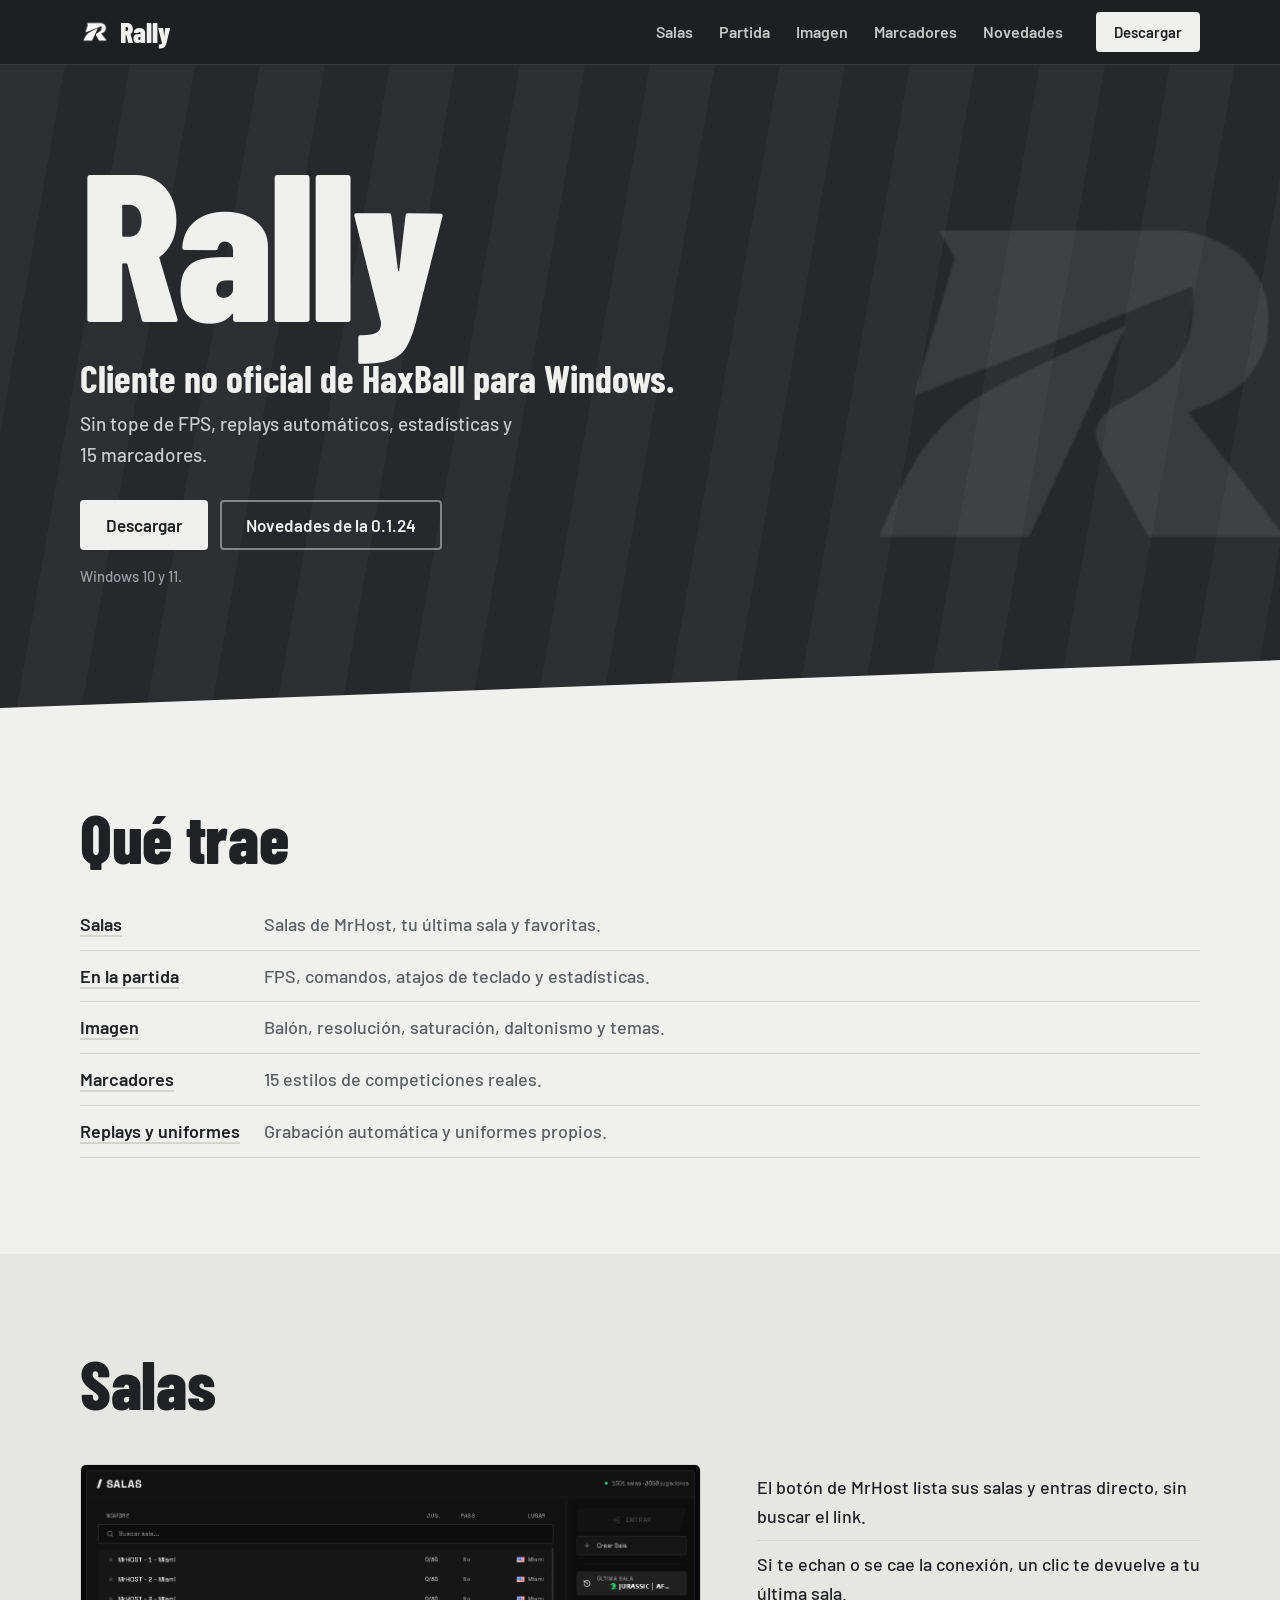
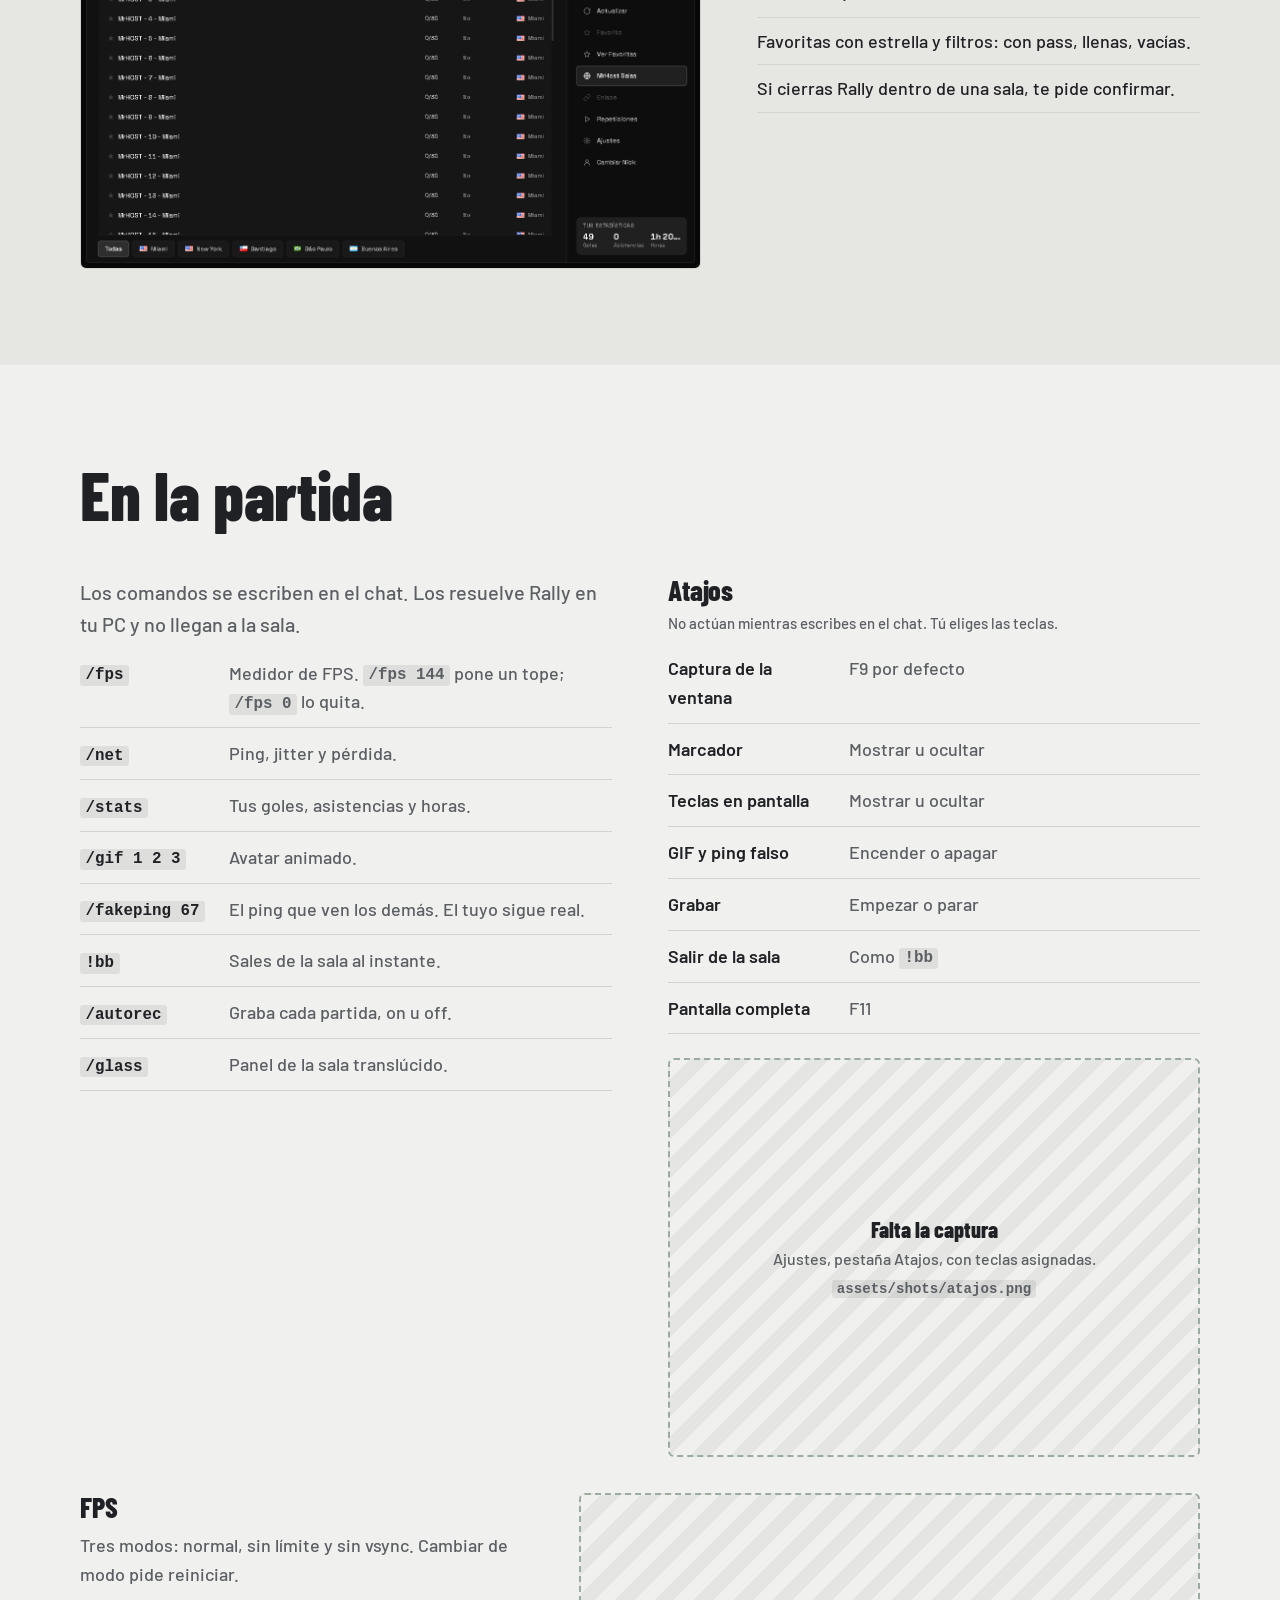
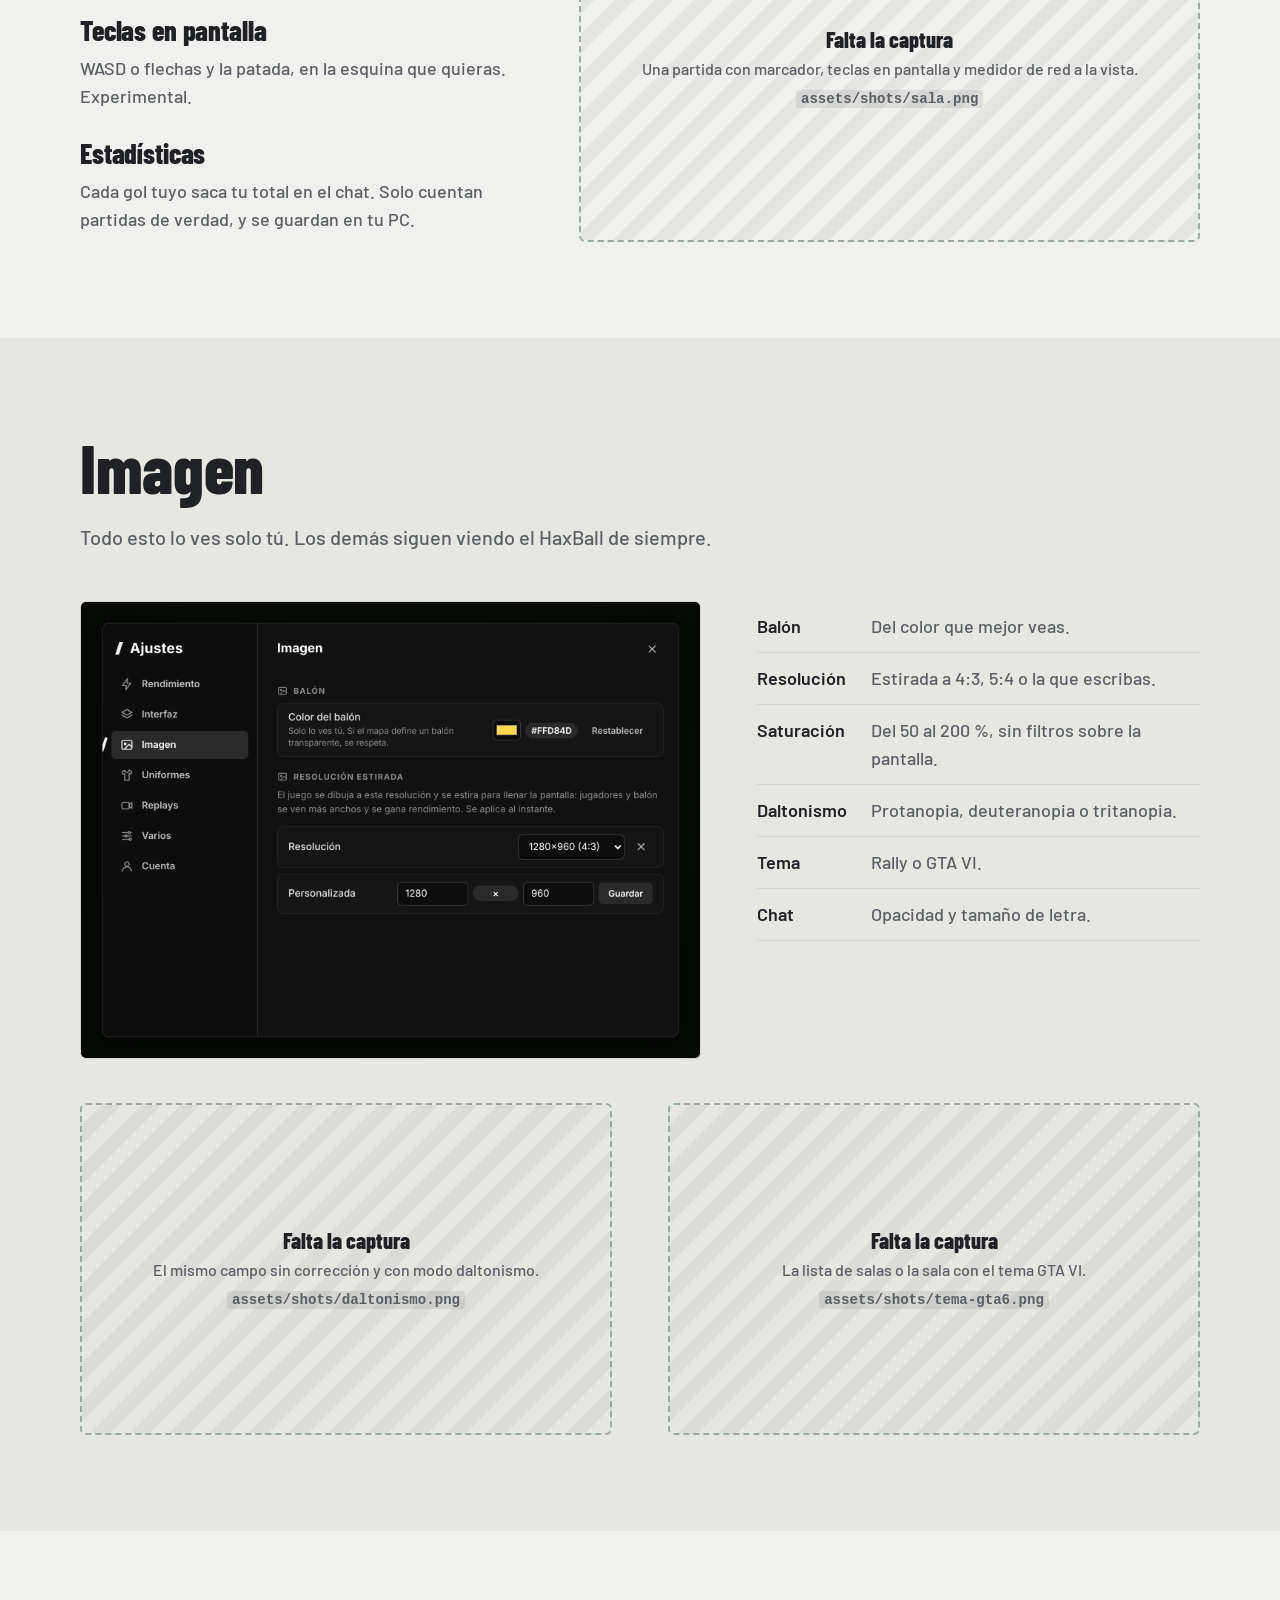
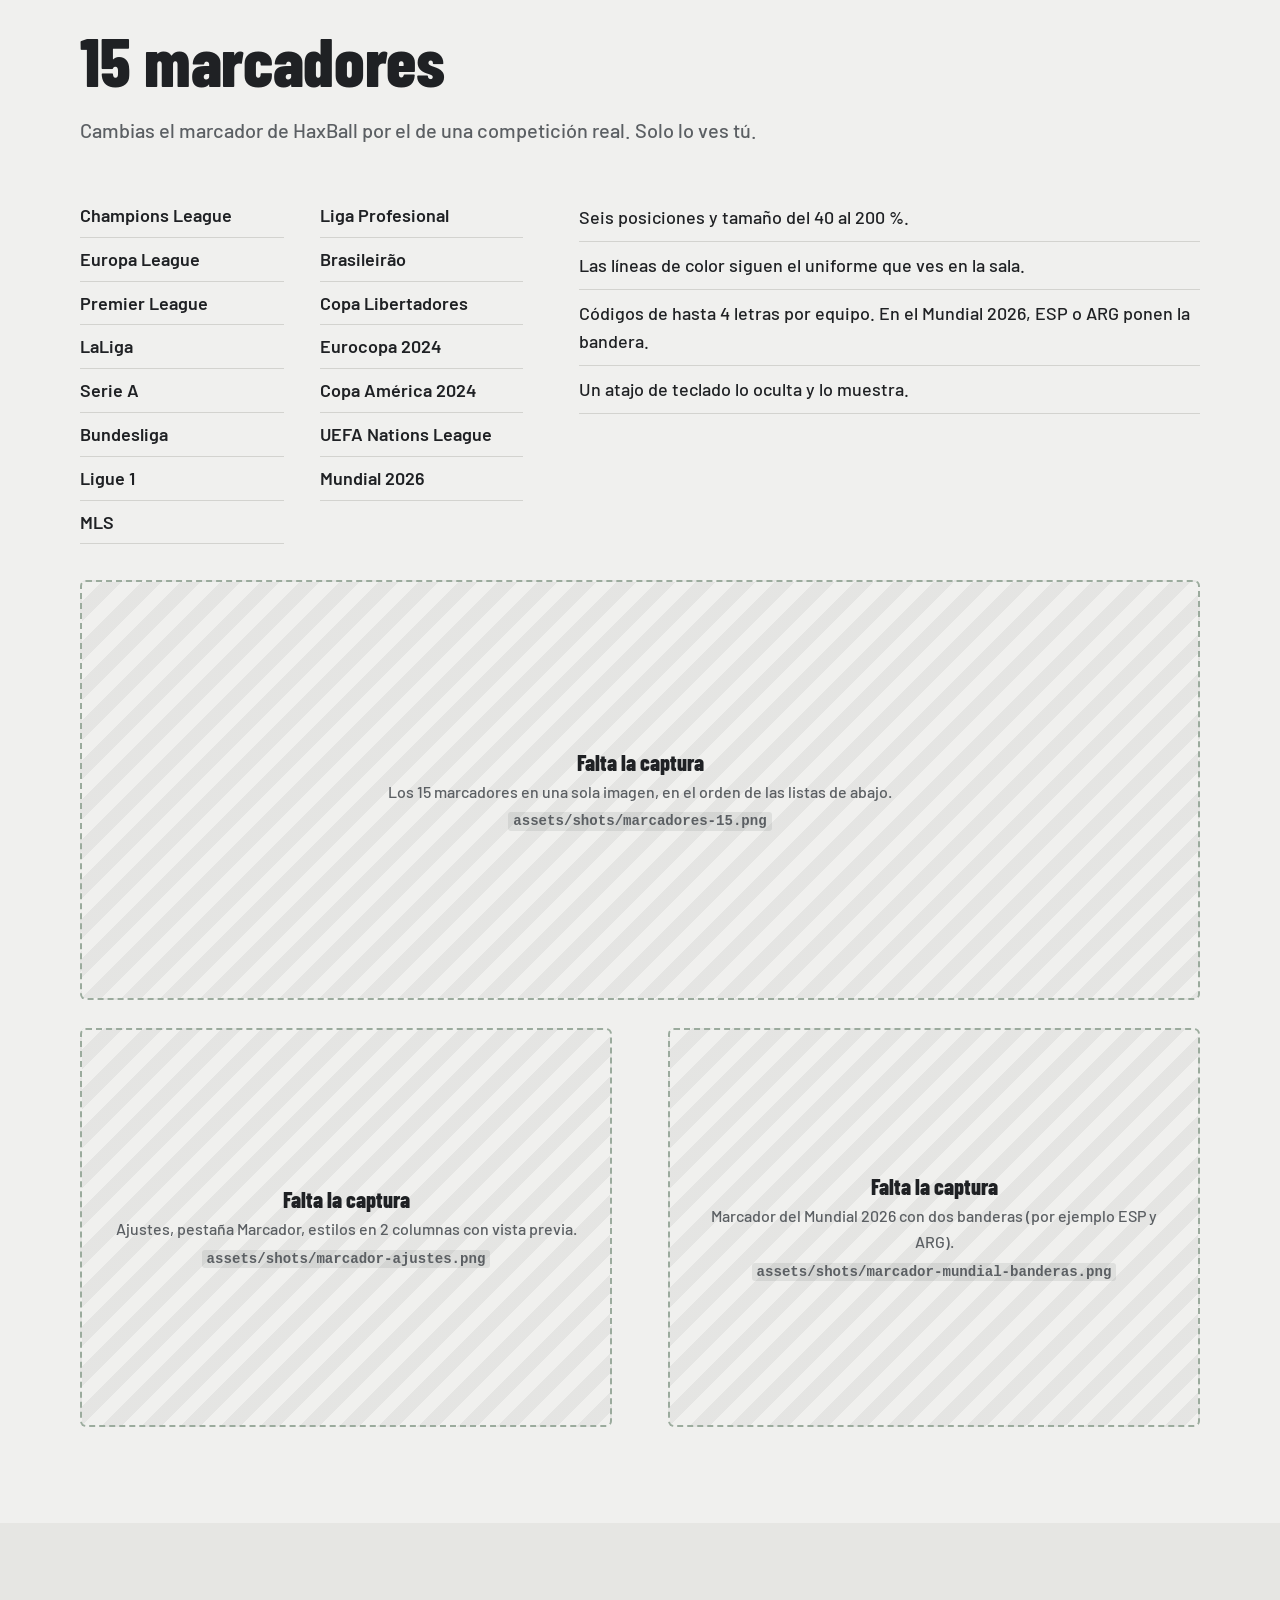
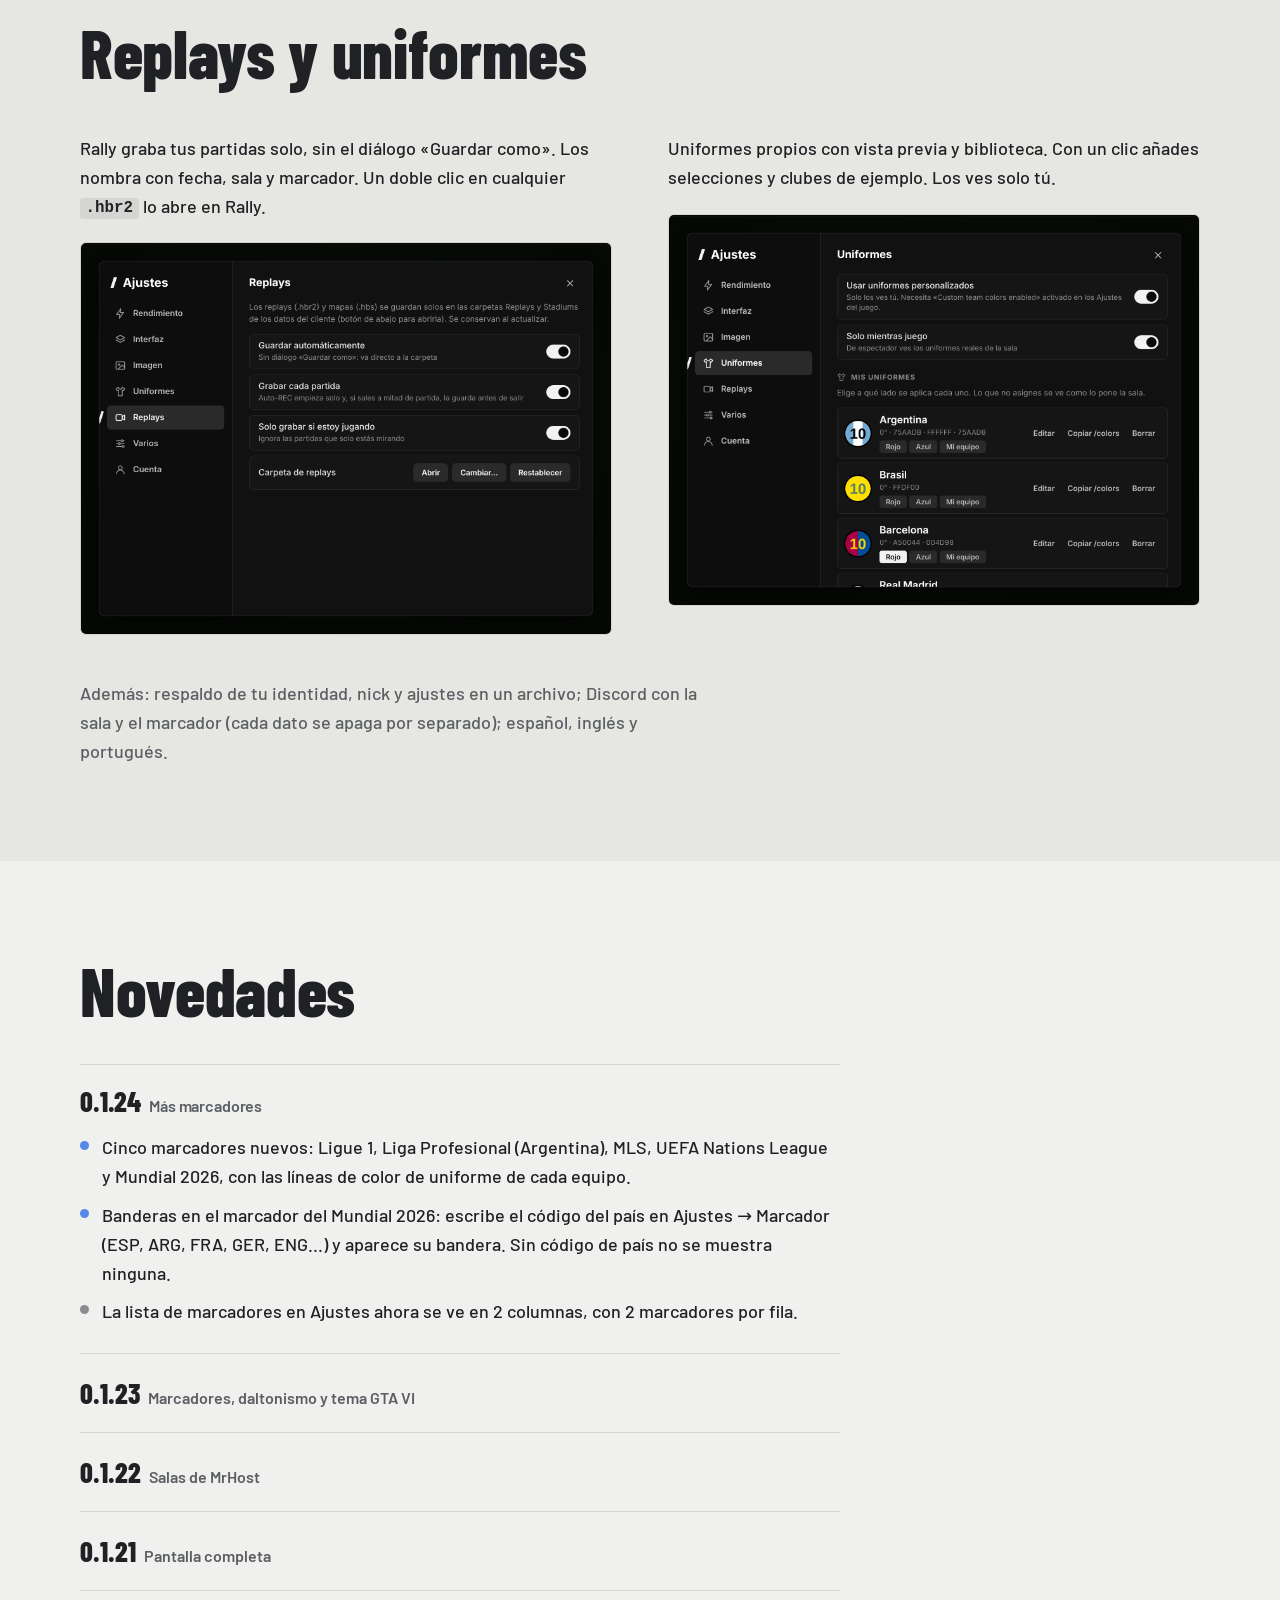
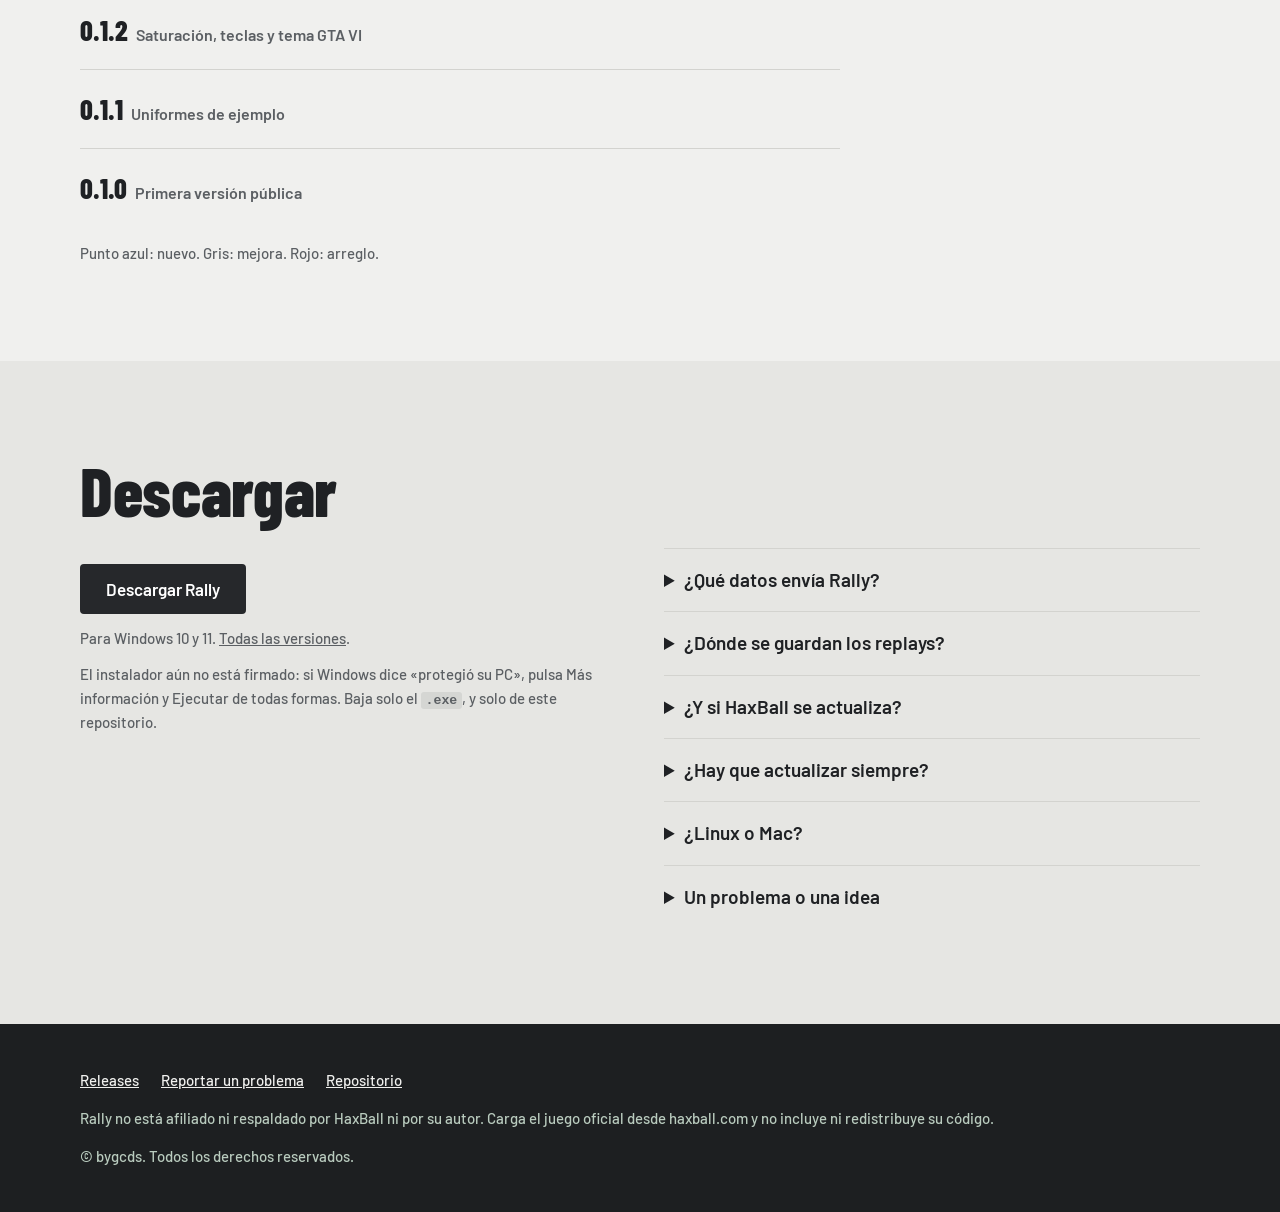
==== commit c7d60b8f: "Add files via upload" ====
--- a/docs/index.html
+++ b/docs/index.html
@@ -3,307 +3,218 @@
 <head>
 <meta charset="utf-8">
 <meta name="viewport" content="width=device-width, initial-scale=1">
-<title>Rally · Cliente no oficial de HaxBall para Windows</title>
-<meta name="description" content="Rally es un cliente no oficial de HaxBall para Windows: FPS desbloqueados, tu propia imagen, uniformes, replays automáticos y actualizaciones con un clic.">
-<meta name="theme-color" content="#0a0a0a">
-<meta property="og:title" content="Rally · Cliente no oficial de HaxBall">
-<meta property="og:description" content="FPS desbloqueados, uniformes, replays automáticos y actualizaciones con un clic. Para Windows.">
-<meta property="og:type" content="website">
+<title>Rally, cliente no oficial de HaxBall para Windows</title>
+<meta name="description" content="Rally es un cliente no oficial de HaxBall para Windows. FPS sin tope, replays automáticos, estadísticas y 15 marcadores.">
+<meta name="theme-color" content="#1d1f21">
+<meta property="og:title" content="Rally, cliente no oficial de HaxBall">
+<meta property="og:description" content="Sin tope de FPS, replays automáticos, estadísticas y 15 marcadores. Para Windows.">
 <link rel="icon" type="image/png" href="favicon.png">
 <link rel="apple-touch-icon" href="assets/icon-128.png">
-<link rel="preload" href="assets/fonts/chakra-petch-700-italic.woff2" as="font" type="font/woff2" crossorigin>
+<link rel="preload" href="assets/fonts/barlow-condensed-800.woff2" as="font" type="font/woff2" crossorigin>
 <link rel="stylesheet" href="styles.css">
 </head>
 <body>
-<a class="skip" href="#main" data-i18n="skip">Saltar al contenido</a>
-
-<header class="nav">
-  <div class="wrap">
-    <a class="brand" href="#top" aria-label="Rally"><img src="assets/logo.png" alt="" width="30" height="30">Rally</a>
-    <nav class="nav-links" aria-label="Principal">
-      <a href="#funciones" data-i18n="nav.features">Funciones</a>
-      <a href="#detalles" data-i18n="nav.details">Detalles</a>
-      <a href="#capturas" data-i18n="nav.screens">Capturas</a>
-      <a href="#novedades" data-i18n="nav.news">Novedades</a>
-      <a href="#faq" data-i18n="nav.faq">Preguntas</a>
-      <a href="#descargar" data-i18n="nav.download">Descargar</a>
-    </nav>
-    <div class="lang" role="group" aria-label="Idioma / Language">
-      <button type="button" data-lang="es" aria-pressed="true">ES</button>
-      <button type="button" data-lang="en" aria-pressed="false">EN</button>
-      <button type="button" data-lang="pt" aria-pressed="false">PT</button>
-    </div>
-  </div>
-</header>
+<a class="skip" href="#main">Saltar al contenido</a>
+<header class="nav"><div class="wrap">
+  <a class="brand" href="#top" aria-label="Rally"><img src="assets/logo.png" alt="" width="30" height="30">Rally</a>
+  <nav aria-label="Principal"><a href="#salas">Salas</a><a href="#partida">Partida</a><a href="#imagen">Imagen</a><a href="#marcadores">Marcadores</a><a href="#novedades">Novedades</a></nav>
+  <a class="btn" data-download href="https://github.com/bygcds/Rally-Client/releases/latest">Descargar</a>
+</div></header>
 
 <main id="main">
-
 <section class="hero" id="top">
-  <div class="wrap">
-    <div>
-      <span class="eyebrow" data-i18n="hero.eyebrow">Cliente no oficial · Windows</span>
-      <h1 data-i18n="hero.title">HaxBall para jugar en serio</h1>
-      <p class="lead" data-i18n="hero.lead">Más fluidez, tu propia imagen, uniformes, replays automáticos y actualizaciones con un clic.</p>
-      <div class="hero-cta">
-        <a class="btn btn-primary" data-download href="https://github.com/bygcds/Rally-Client/releases/latest">
-          <svg viewBox="0 0 24 24" fill="none" stroke="currentColor" stroke-width="2.4" stroke-linecap="round" stroke-linejoin="round" aria-hidden="true"><path d="M12 3v12m0 0l-5-5m5 5l5-5M4 20h16"/></svg>
-          <span data-i18n="hero.cta">Descargar para Windows</span>
-        </a>
-        <a class="btn" href="#novedades" data-i18n="hero.news">Ver novedades</a>
-      </div>
-      <div class="hero-meta">
-        <span hidden><strong data-version></strong></span>
-        <span data-i18n="hero.meta1">Windows 10 y 11</span>
-        <span data-i18n="hero.meta2">Sin permisos de administrador</span>
-      </div>
-    </div>
-
-    <figure class="shot" id="hero-shot"><img src="assets/shots/salas.png" alt="" data-i18n-alt="shot.rooms.alt" data-fallback="assets/shots/uniformes.png" data-fallback-alt="shot.kits.alt" width="1600" height="1000" fetchpriority="high"></figure>
-  </div>
-</section>
-
-<section id="funciones">
-  <div class="wrap">
-    <h2 class="sec-title" data-i18n="features.title">Qué trae</h2>
-    <p class="sec-lead" data-i18n="features.lead">Todo se configura desde el engranaje de la barra superior del cliente.</p>
-
-    <div class="grid">
-      <article class="card"><h3 data-i18n="f1.t">FPS desbloqueados</h3><p data-i18n-html="f1.d">FPS desbloqueados con un medidor integrado. Escribe <code>/fps</code> para ver los tuyos.</p><a class="more" href="#d-cmds" data-i18n="more">Ver detalle →</a></article>
-      <article class="card"><h3 data-i18n="f2.t">Color del balón</h3><p data-i18n="f2.d">Elige el color que mejor veas. Solo lo ves tú.</p></article>
-      <article class="card"><h3 data-i18n="f3.t">Resolución estirada</h3><p data-i18n="f3.d">4:3, 5:4 o la que escribas, como en los shooters competitivos.</p></article>
-      <article class="card"><h3 data-i18n="f4.t">Uniformes</h3><p data-i18n="f4.d">Personalizados, con vista previa, biblioteca y asignación por equipo. Más selecciones y clubes de ejemplo con un clic. Solo los ves tú.</p></article>
-      <article class="card"><h3 data-i18n-html="f5.t"><span>/gif</span></h3><p data-i18n="f5.d">Avatares animados en tus partidas.</p><a class="more" href="#d-cmds" data-i18n="more">Ver detalle →</a></article>
-      <article class="card"><h3 data-i18n="f6.t">Replays automáticos</h3><p data-i18n-html="f6.d">Se graban las partidas en las que juegas. Los archivos <code>.hbr2</code> se abren con doble clic en Rally.</p><a class="more" href="#d-replays" data-i18n="more">Ver detalle →</a></article>
-      <article class="card"><h3 data-i18n="f7.t">Estadísticas</h3><p data-i18n="f7.d">Tus goles, asistencias y horas jugadas, contados solos en tus partidas.</p><a class="more" href="#d-stats" data-i18n="more">Ver detalle →</a></article>
-      <article class="card"><h3 data-i18n="f8.t">Última sala y favoritos</h3><p data-i18n="f8.d">Vuelve a tu última sala en un clic, marca favoritas y filtra la lista.</p><a class="more" href="#d-rooms" data-i18n="more">Ver detalle →</a></article>
-      <article class="card"><h3 data-i18n="f9.t">Discord Rich Presence</h3><p data-i18n="f9.d">Tu perfil muestra en qué sala juegas, el marcador y un botón para unirse. Cada dato se apaga por separado.</p><a class="more" href="#d-discord" data-i18n="more">Ver detalle →</a></article>
-      <article class="card"><h3 data-i18n="f10.t">Identidad y respaldo</h3><p data-i18n="f10.d">Copia tu identidad de HaxBall y guarda un respaldo de tu nick, teclas y ajustes.</p><a class="more" href="#d-account" data-i18n="more">Ver detalle →</a></article>
-      <article class="card"><h3 data-i18n="f11.t">Interfaz oscura</h3><p data-i18n="f11.d">Lista de salas, sala y ajustes con un mismo diseño, claro de leer y ligero.</p></article>
-      <article class="card"><h3 data-i18n="f12.t">Actualizaciones con un clic</h3><p data-i18n="f12.d">Rally avisa de cada versión nueva, se descarga e instala sola y te enseña lo que cambió.</p><a class="more" href="#novedades" data-i18n="more2">Ver novedades →</a></article>
-    </div>
-
-    <p class="also"><span data-i18n="chip1">Español · English · Português</span>
-      <span data-i18n="chip2">Panel translúcido</span>
-      <span data-i18n="chip3">Opacidad y tamaño de letra del chat</span>
-      <span data-i18n="chip4">Medidor de ping, jitter y pérdida</span></p>
-  </div>
-</section>
-
-<section class="alt" id="detalles">
-  <div class="wrap">
-    <h2 class="sec-title" data-i18n="details.title">Con detalle</h2>
-    <p class="sec-lead" data-i18n="details.lead">Cómo funciona cada parte y qué opciones tiene.</p>
-    <div class="details">
-    <article class="detail" id="d-stats">
-      <header class="detail-head">
-        <h3 data-i18n="d1.t">Estadísticas</h3>
-        <p data-i18n="d1.lead">Tus goles, asistencias y tiempo jugado, contados por Rally en las partidas en las que juegas y guardados en tu PC.</p>
-        <span class="where" data-i18n="d1.where">Lista de salas → «Tus estadísticas» · /stats</span>
-      </header>
-      <div class="detail-body">
-        <dl class="opts">
-        <div><dt data-i18n="d1.o1.t">Aviso al marcar</dt><dd data-i18n-html="d1.o1.d">Cada gol o asistencia tuya saca un aviso en el chat con tu total, por ejemplo: «Gol · Total: 13 goles · 7 asistencias · 3h 20m jugadas».</dd></div>
-        <div><dt data-i18n="d1.o2.t">Tarjeta «Tus estadísticas»</dt><dd data-i18n-html="d1.o2.d">Fuera de la sala, en la barra lateral de la lista de salas: tus goles, asistencias y horas.</dd></div>
-        <div><dt data-i18n="d1.o3.t">/stats</dt><dd data-i18n-html="d1.o3.d">Muestra tu resumen en el chat, con los goles en propia. <code>/stats reset confirmar</code> borra todos los totales.</dd></div>
-        <div><dt data-i18n="d1.o4.t">Cuándo cuenta</dt><dd data-i18n-html="d1.o4.d">Solo en partidas de verdad: jugando en rojo o azul y con al menos un jugador en cada equipo. Entrenar solo no suma, y el tiempo es el de la partida (en pausa no corre). Las repeticiones no cuentan.</dd></div>
-        <div><dt data-i18n="d1.o5.t">Cómo se reparte</dt><dd data-i18n-html="d1.o5.d">Con la misma regla que usan los bots de sala: quien toca el balón por última vez en el equipo que anota se lleva el gol, y el toque anterior de otro jugador del mismo equipo es la asistencia. Si el último toque fue de un rival, es gol en propia y no hay asistencia. Solo se cuentan los tuyos.</dd></div>
-        <div><dt data-i18n="d1.o6.t">Un detalle</dt><dd data-i18n-html="d1.o6.d">El juego avisa de las patadas, no de los roces al conducir el balón: un toque sin patear no cuenta como toque.</dd></div>
-        <div><dt data-i18n="d1.o7.t">Dónde se guardan</dt><dd data-i18n-html="d1.o7.d">Solo en tu PC. El respaldo de Ajustes → Cuenta no las incluye. Como otras funciones que leen la partida, necesitan que el parche de Rally funcione con la versión actual de HaxBall.</dd></div>
+  <img class="mark" src="assets/logo.png" alt="" width="256" height="256">
+  <div class="wrap">
+    <h1>Rally</h1>
+    <p class="what">Cliente no oficial de HaxBall para Windows.</p>
+    <p class="lead">Sin tope de FPS, replays automáticos, estadísticas y 15 marcadores.</p>
+    <div class="cta">
+      <a class="btn" data-download href="https://github.com/bygcds/Rally-Client/releases/latest">Descargar</a>
+      <a class="btn ghost" href="#novedades">Novedades de la 0.1.24</a>
+    </div>
+    <p class="meta">Windows 10 y 11. <span data-version></span></p>
+  </div>
+</section>
+
+
+<section id="que-trae">
+  <div class="wrap">
+    <h2>Qué trae</h2>
+    <dl class="cmds" style="margin-top:28px">
+      <dt><a href="#salas">Salas</a></dt><dd>Salas de MrHost, tu última sala y favoritas.</dd>
+      <dt><a href="#partida">En la partida</a></dt><dd>FPS, comandos, atajos de teclado y estadísticas.</dd>
+      <dt><a href="#imagen">Imagen</a></dt><dd>Balón, resolución, saturación, daltonismo y temas.</dd>
+      <dt><a href="#marcadores">Marcadores</a></dt><dd>15 estilos de competiciones reales.</dd>
+      <dt><a href="#replays">Replays y uniformes</a></dt><dd>Grabación automática y uniformes propios.</dd>
+    </dl>
+  </div>
+</section>
+
+<section class="paper" id="salas">
+  <div class="wrap">
+    <h2>Salas</h2>
+    <div class="split wide-l">
+      <figure class="slot" style="margin:0"><img src="assets/shots/lista-salas.png" alt="Lista de salas de Rally con las salas de MrHost" width="1260" height="820" loading="lazy" onerror="this.closest('figure').classList.add('pending')"><div class="ph"><div><b>Falta la captura</b><code>assets/shots/lista-salas.png</code></div></div></figure>
+      <ul class="list" style="margin-top:0">
+        <li>El botón de MrHost lista sus salas y entras directo, sin buscar el link.</li>
+        <li>Si te echan o se cae la conexión, un clic te devuelve a tu última sala.</li>
+        <li>Favoritas con estrella y filtros: con pass, llenas, vacías.</li>
+        <li>Si cierras Rally dentro de una sala, te pide confirmar.</li>
+      </ul>
+    </div>
+  </div>
+</section>
+
+
+<section id="partida">
+  <div class="wrap">
+    <h2>En la partida</h2>
+    <div class="split">
+      <div>
+        <p class="intro" style="margin:0 0 8px">Los comandos se escriben en el chat. Los resuelve Rally en tu PC y no llegan a la sala.</p>
+        <dl class="cmds">
+          <dt><code>/fps</code></dt><dd>Medidor de FPS. <code>/fps 144</code> pone un tope; <code>/fps 0</code> lo quita.</dd>
+          <dt><code>/net</code></dt><dd>Ping, jitter y pérdida.</dd>
+          <dt><code>/stats</code></dt><dd>Tus goles, asistencias y horas.</dd>
+          <dt><code>/gif 1 2 3</code></dt><dd>Avatar animado.</dd>
+          <dt><code>/fakeping 67</code></dt><dd>El ping que ven los demás. El tuyo sigue real.</dd>
+          <dt><code>!bb</code></dt><dd>Sales de la sala al instante.</dd>
+          <dt><code>/autorec</code></dt><dd>Graba cada partida, on u off.</dd>
+          <dt><code>/glass</code></dt><dd>Panel de la sala translúcido.</dd>
         </dl>
       </div>
-    </article>
-    <article class="detail" id="d-replays">
-      <header class="detail-head">
-        <h3 data-i18n="d2.t">Replays</h3>
-        <p data-i18n="d2.lead">Rally graba tus partidas solo y abre cualquier .hbr2 con doble clic.</p>
-        <span class="where" data-i18n="d2.where">Ajustes → Replays</span>
-      </header>
-      <div class="detail-body">
-        <h4 class="opts-title" data-i18n="d2.g1">Grabar</h4>
-        <dl class="opts">
-        <div><dt data-i18n="d2.o1.t">Guardar automáticamente</dt><dd data-i18n-html="d2.o1.d">Sin diálogo «Guardar como»: el archivo va directo a la carpeta.</dd></div>
-        <div><dt data-i18n="d2.o2.t">Grabar cada partida</dt><dd data-i18n-html="d2.o2.d">Auto-REC empieza solo y, si sales a mitad de partida, la guarda antes de salir. Necesita el guardado automático. También con <code>/autorec on</code> y <code>/autorec off</code>.</dd></div>
-        <div><dt data-i18n="d2.o3.t">Solo grabar si estoy jugando</dt><dd data-i18n-html="d2.o3.d">Ignora las partidas que solo estás mirando. Tampoco graba mientras entrenas solo.</dd></div>
-        <div><dt data-i18n="d2.o4.t">Carpeta de replays</dt><dd data-i18n-html="d2.o4.d">Abrir, Cambiar… o Restablecer. Los replays (.hbr2) y los mapas (.hbs) se guardan solos y se conservan al actualizar.</dd></div>
-        <div><dt data-i18n="d2.o5.t">Nombre del archivo</dt><dd data-i18n-html="d2.o5.d">Fecha, hora, sala y marcador: <code>2026-11-14_21h05_MiSala_3-2.hbr2</code>.</dd></div>
-        </dl>
-        <h4 class="opts-title" data-i18n="d2.g2">Abrir un .hbr2</h4>
-        <dl class="opts">
-        <div><dt data-i18n="d2.p1.t">Doble clic</dt><dd data-i18n-html="d2.p1.d">Rally se registra como visor de archivos .hbr2: haz doble clic en uno y se abre en el reproductor del juego.</dd></div>
-        <div><dt data-i18n="d2.p2.t">Desde la lista de salas</dt><dd data-i18n-html="d2.p2.d">Se abre al instante.</dd></div>
-        <div><dt data-i18n="d2.p3.t">Al abrir Rally con la grabación</dt><dd data-i18n-html="d2.p3.d">Si ya tienes un apodo guardado, entra solo; la primera vez no se toca nada.</dd></div>
-        <div><dt data-i18n="d2.p4.t">Dentro de una sala</dt><dd data-i18n-html="d2.p4.d">Rally pregunta antes, con 8 segundos para decidir: «Salir y ver» o «Cancelar». Si hay una partida en curso, avisa de que la abandonarás.</dd></div>
-        <div><dt data-i18n="d2.p5.t">Viendo otra grabación</dt><dd data-i18n-html="d2.p5.d">Sale de ella y abre la nueva.</dd></div>
-        <div><dt data-i18n="d2.p6.t">El visor</dt><dd data-i18n-html="d2.p6.d">La barra de reproducción sale en tu idioma: reiniciar, pausar, más lento, más rápido y salir. El chat queda desactivado en las repeticiones.</dd></div>
-        </dl>
-      </div>
-    </article>
-    <article class="detail" id="d-rooms">
-      <header class="detail-head">
-        <h3 data-i18n="d3.t">Lista de salas</h3>
-        <p data-i18n="d3.lead">La lista de salas, pensada para encontrar y volver rápido.</p>
-        <span class="where" data-i18n="d3.where">Barra lateral de la lista de salas</span>
-      </header>
-      <div class="detail-body">
-        <dl class="opts">
-        <div><dt data-i18n="d3.o1.t">Última sala</dt><dd data-i18n-html="d3.o1.d">Un botón con el nombre de tu última sala te devuelve a ella en un clic. Sirve si te echaron, se cayó la conexión o cerraste sin querer; Rally la va guardando mientras juegas.</dd></div>
-        <div><dt data-i18n="d3.o2.t">Favoritos</dt><dd data-i18n-html="d3.o2.d">Marca salas con la estrella y filtra para ver solo las favoritas.</dd></div>
-        <div><dt data-i18n="d3.o3.t">Buscar y filtrar</dt><dd data-i18n-html="d3.o3.d">Búsqueda por nombre y filtros «Con pass», «Llenas» y «Vacías».</dd></div>
-        <div><dt data-i18n="d3.o4.t">Cierre protegido</dt><dd data-i18n-html="d3.o4.d">Si cierras o recargas Rally estando en una sala, te pide confirmar antes de salir.</dd></div>
-        </dl>
-      </div>
-    </article>
-    <article class="detail" id="d-discord">
-      <header class="detail-head">
-        <h3 data-i18n="d4.t">Discord Rich Presence</h3>
-        <p data-i18n="d4.lead">Tu perfil de Discord muestra lo que haces en Rally. Cada dato se puede apagar y se aplica al momento, sin reiniciar.</p>
-        <span class="where" data-i18n="d4.where">Ajustes → Varios → Discord</span>
-      </header>
-      <div class="detail-body">
-        <dl class="opts">
-        <div><dt data-i18n="d4.o1.t">Mostrar actividad</dt><dd data-i18n-html="d4.o1.d">Tu perfil muestra la sala en la que juegas. Apágalo para desactivarlo del todo.</dd></div>
-        <div><dt data-i18n="d4.o2.t">Nombre de la sala</dt><dd data-i18n-html="d4.o2.d">Si lo apagas, tu perfil dice «Jugando en una sala» en vez del nombre.</dd></div>
-        <div><dt data-i18n="d4.o3.t">Botón «Unirse»</dt><dd data-i18n-html="d4.o3.d">Los demás lo ven en tu perfil y entran a tu sala con un clic; Discord no te lo muestra a ti.</dd></div>
-        <div><dt data-i18n="d4.o4.t">Marcador de la partida</dt><dd data-i18n-html="d4.o4.d">Muestra «Rojo 2 - 1 Azul» con el tiempo mientras juegas.</dd></div>
-        <div><dt data-i18n="d4.o5.t">Qué se ve</dt><dd data-i18n-html="d4.o5.d">Jugando o espectando en una sala, buscando o mirando una sala desde la lista, o viendo una repetición (sin sala, sin marcador y sin botón).</dd></div>
-        <div><dt data-i18n="d4.o6.t">Tiempo</dt><dd data-i18n-html="d4.o6.d">El contador es el de tu sesión: no se reinicia con cada gol.</dd></div>
-        </dl>
-      </div>
-    </article>
-    <article class="detail" id="d-account">
-      <header class="detail-head">
-        <h3 data-i18n="d5.t">Identidad y respaldo</h3>
-        <p data-i18n="d5.lead">Tu identidad en HaxBall y una copia de seguridad para no perderla.</p>
-        <span class="where" data-i18n="d5.where">Ajustes → Cuenta</span>
-      </header>
-      <div class="detail-body">
-        <h4 class="opts-title" data-i18n="d5.g1">Identidad (auth)</h4>
-        <dl class="opts">
-        <div><dt data-i18n="d5.o1.t">Qué es</dt><dd data-i18n-html="d5.o1.d">Es lo que ven los admins de sala para reconocerte. Rally te deja ver y copiar la clave pública, y llevar la privada a otro equipo.</dd></div>
-        <div><dt data-i18n="d5.o2.t">Pública</dt><dd data-i18n-html="d5.o2.d">Se muestra en pantalla y se copia con «Copiar pública».</dd></div>
-        <div><dt data-i18n="d5.o3.t">Copiar privada</dt><dd data-i18n-html="d5.o3.d">Solo para usarla en otro equipo. Nunca se dibuja en pantalla: se copia al portapapeles cuando pulsas el botón. No la compartas.</dd></div>
-        <div><dt data-i18n="d5.o4.t">Importar</dt><dd data-i18n-html="d5.o4.d">Pega una clave privada (<code>idkey.…</code>) y Rally la aplica y se recarga. Si no es válida, te lo avisa.</dd></div>
-        <div><dt data-i18n="d5.o5.t">Crear nueva</dt><dd data-i18n-html="d5.o5.d">Genera otra identidad. Pide confirmar con un segundo clic y reemplaza a la actual: si no la guardaste, la pierdes.</dd></div>
-        </dl>
-        <h4 class="opts-title" data-i18n="d5.g2">Respaldo</h4>
-        <dl class="opts">
-        <div><dt data-i18n="d5.p1.t">Exportar</dt><dd data-i18n-html="d5.p1.d">Guarda tu identidad, nick, teclas y ajustes en un archivo. Incluye tu clave privada: no lo compartas.</dd></div>
-        <div><dt data-i18n="d5.p2.t">Importar</dt><dd data-i18n-html="d5.p2.d">Pide confirmar, comprueba que el archivo sea un respaldo de Rally y recarga Rally con lo guardado.</dd></div>
-        <div><dt data-i18n="d5.p3.t">Para qué sirve</dt><dd data-i18n-html="d5.p3.d">Si cambias de PC, reinstalas Windows o se borra el perfil, recuperas tu identidad (y tu admin en salas) en un clic.</dd></div>
-        </dl>
-      </div>
-    </article>
-    <article class="detail" id="d-cmds">
-      <header class="detail-head">
-        <h3 data-i18n="dc.t">Comandos</h3>
-        <p data-i18n="dc.lead">Se escriben en el chat de una sala y los resuelve Rally en tu PC: no se envían a la sala.</p>
-        <span class="where" data-i18n="dc.where">Chat de la sala</span>
-      </header>
-      <div class="detail-body">
-        <dl class="opts cmds">
-        <div><dt><code>/fps</code></dt><dd data-i18n-html="c1">Muestra u oculta el medidor de FPS. Con un número pone un tope al instante: <code>/fps 144</code>; <code>/fps 0</code> lo quita (0 o entre 30 y 2000).</dd></div>
-        <div><dt><code>/fpsmode off | unlock | novsync</code></dt><dd data-i18n-html="c2">Cambia el modo de FPS (normal, sin límite, sin vsync). Se aplica con <code>/relaunch</code>.</dd></div>
-        <div><dt><code>/gif 1 2 3</code></dt><dd data-i18n-html="c3">Avatar animado: cada frame de hasta 2 caracteres. <code>/gif</code> solo lo apaga o lo reanuda. Solo dentro de una sala.</dd></div>
-        <div><dt><code>/stats</code></dt><dd data-i18n-html="c4">Tu resumen de goles, asistencias y horas. <code>/stats reset confirmar</code> lo borra.</dd></div>
-        <div><dt><code>/autorec on | off</code></dt><dd data-i18n-html="c5">Activa o desactiva la grabación automática de cada partida.</dd></div>
-        <div><dt><code>/glass</code></dt><dd data-i18n-html="c6">Activa o desactiva el panel translúcido de la sala.</dd></div>
-        <div><dt><code>/net</code></dt><dd data-i18n-html="c7">Medidor de red con ping, jitter y pérdida en una esquina de la sala. También en Ajustes → Varios → Red.</dd></div>
-        <div><dt><code>/relaunch</code></dt><dd data-i18n-html="c8">Reinicia Rally.</dd></div>
-        <div><dt><code>!bb</code></dt><dd data-i18n-html="c9">Sale de la sala al instante, con o sin bot. Solo con el mensaje exacto <code>!bb</code>; «!bb gg» va como chat normal. Si estabas grabando, guarda el replay antes.</dd></div>
-        </dl>
-      </div>
-    </article>
-    </div>
-  </div>
-</section>
-
-<section id="capturas">
-  <div class="wrap">
-    <h2 class="sec-title" data-i18n="screens.title">Capturas</h2>
-    <p class="sec-lead" data-i18n="screens.lead">Así se ve el cliente por dentro.</p>
-
-    <div class="gallery">
-      <figure class="shot"><img src="assets/shots/salas.png" alt="" data-i18n-alt="shot.rooms.alt" width="1600" height="1000" loading="lazy"><figcaption data-i18n="shot.rooms">Lista de salas</figcaption></figure>
-      <figure class="shot"><img src="assets/shots/sala.png" alt="" data-i18n-alt="shot.room.alt" width="1600" height="1000" loading="lazy"><figcaption data-i18n="shot.room">Dentro de una sala</figcaption></figure>
-      <figure class="shot"><img src="assets/shots/imagen.png" alt="" data-i18n-alt="shot.image.alt" width="1672" height="1232" loading="lazy"><figcaption data-i18n="shot.image">Ajustes → Imagen</figcaption></figure>
-      <figure class="shot"><img src="assets/shots/uniformes.png" alt="" data-i18n-alt="shot.kits.alt" width="1672" height="1232" loading="lazy"><figcaption data-i18n="shot.kits">Ajustes → Uniformes</figcaption></figure>
-      <figure class="shot"><img src="assets/shots/replays.png" alt="" data-i18n-alt="shot.replays.alt" width="1672" height="1232" loading="lazy"><figcaption data-i18n="shot.replays">Ajustes → Replays</figcaption></figure>
-      <figure class="shot"><img src="assets/shots/rendimiento.png" alt="" data-i18n-alt="shot.perf.alt" width="1672" height="1232" loading="lazy"><figcaption data-i18n="shot.perf">Ajustes → Rendimiento</figcaption></figure>
-    </div>
-  </div>
-</section>
-
-<section class="alt" id="novedades">
-  <div class="wrap">
-    <h2 class="sec-title" data-i18n="news.title">Novedades</h2>
-    <p class="sec-lead" data-i18n="news.lead">Lo mismo que Rally te muestra al abrir tras actualizar.</p>
-    <div class="timeline" id="timeline" aria-live="polite"><p class="muted" data-i18n="news.loading">Cargando…</p></div>
-  </div>
-</section>
-
-<section id="descargar">
-  <div class="wrap">
-    <h2 class="sec-title" data-i18n="dl.title">Descargar</h2>
-    <p class="sec-lead" data-i18n="dl.lead">Para Windows 10 y 11, 64 o 32 bits. No hace falta ser administrador.</p>
-
-    <div class="dl-panel">
-      <div class="dl-main">
-        <a class="btn btn-primary" data-download href="https://github.com/bygcds/Rally-Client/releases/latest">
-          <svg viewBox="0 0 24 24" fill="none" stroke="currentColor" stroke-width="2.4" stroke-linecap="round" stroke-linejoin="round" aria-hidden="true"><path d="M12 3v12m0 0l-5-5m5 5l5-5M4 20h16"/></svg>
-          <span data-i18n="dl.btn">Descargar Rally</span>
-        </a>
-        <p class="dl-file" data-file></p>
-        <p class="dl-note"><span data-i18n="dl.other">¿Otra versión?</span> <a href="https://github.com/bygcds/Rally-Client/releases" data-i18n="dl.all">Ver todas las Releases</a></p>
-      </div>
-
-      <ol class="steps">
-        <li class="step"><div><h3 data-i18n="dl.s1.t">Descarga el instalador</h3><p data-i18n-html="dl.s1.d">Es el archivo <code>Rally-Setup-&lt;versión&gt;.exe</code>.</p></div></li>
-        <li class="step"><div><h3 data-i18n="dl.s2.t">Ejecútalo</h3><p data-i18n="dl.s2.d">Elige la carpeta si quieres y termina la instalación. Se abre solo al acabar.</p></div></li>
-        <li class="step"><div><h3 data-i18n="dl.s3.t">Elige idioma y listo</h3><p data-i18n="dl.s3.d">La guía de bienvenida te enseña lo básico. Puedes releerla en Ajustes → Varios.</p></div></li>
-      </ol>
-    </div>
-
-    <div class="notes">
-      <div class="note"><h3 data-i18n="n1.t">Aviso de Windows</h3><p data-i18n="n1.d">Como el instalador aún no está firmado digitalmente, Windows puede mostrar «Windows protegió su PC». Pulsa Más información → Ejecutar de todas formas.</p></div>
-      <div class="note"><h3 data-i18n="n2.t">Descarga solo el .exe</h3><p data-i18n="n2.d">En Releases verás otros archivos (.blockmap, latest.yml, latest.json): los usa Rally para actualizarse. Tú solo necesitas el .exe, y solo desde este repositorio.</p></div>
-      <div class="note info"><h3 data-i18n="n3.t">No afiliado a HaxBall</h3><p data-i18n="n3.d">Rally es un proyecto independiente. No está afiliado ni respaldado por HaxBall ni por su autor.</p></div>
-    </div>
-  </div>
-</section>
-
-<section class="alt" id="faq">
-  <div class="wrap">
-    <h2 class="sec-title" data-i18n="faq.title">Preguntas frecuentes</h2>
-    <div class="faq">
-      <details><summary data-i18n="q1.q">¿Dónde se guardan mis replays y mapas?</summary><div class="ans" data-i18n-html="q1.a">En <code>%APPDATA%\RallyClient\Replays</code> y <code>%APPDATA%\RallyClient\Stadiums</code>. Ajustes → Replays tiene un botón para abrir la carpeta.</div></details>
-      <details><summary data-i18n="q2.q">¿Qué datos envía Rally?</summary><div class="ans" data-i18n="q2.a">Rally no tiene servidores propios. Solo se conecta a haxball.com (el juego) y a GitHub (para comprobar y bajar actualizaciones). Tus ajustes se guardan solo en tu PC.</div></details>
-      <details><summary data-i18n="q3.q">¿Qué pasa cuando HaxBall se actualiza?</summary><div class="ans" data-i18n="q3.a">Rally modifica el juego en memoria al abrirlo. Si HaxBall cambia su código, esas funciones se desactivan solas (el juego sigue funcionando con normalidad) hasta que salga una actualización de Rally.</div></details>
-      <details><summary data-i18n="q4.q">¿Tengo que actualizar siempre?</summary><div class="ans" data-i18n="q4.a">Cada versión tiene un plazo de unos días; pasado el plazo hay que actualizar para seguir jugando. Tus ajustes y tus replays se conservan.</div></details>
-      <details><summary data-i18n="q5.q">¿Hay versión para Linux o Mac?</summary><div class="ans" data-i18n="q5.a">Por ahora solo Windows. Linux y, más adelante, Mac están en los planes.</div></details>
-      <details><summary data-i18n="q7.q">¿Dónde se guardan mis estadísticas?</summary><div class="ans" data-i18n="q7.a">Solo en tu PC, no en un servidor. Rally cuenta tus goles, asistencias y horas en partidas de verdad, y el respaldo de Ajustes → Cuenta no las incluye.</div></details>
-      <details><summary data-i18n="q8.q">¿Cómo paso mi identidad a otro PC?</summary><div class="ans" data-i18n="q8.a">Exporta un respaldo en Ajustes → Cuenta e impórtalo en el otro equipo, o copia tu clave privada y pégala allí con Importar. No compartas ni el archivo ni la clave: quien la tenga puede hacerse pasar por ti.</div></details>
-      <details><summary data-i18n="q6.q">Quiero reportar un problema o proponer algo</summary><div class="ans" data-i18n-html="q6.a">Abre un <a href="https://github.com/bygcds/Rally-Client/issues">issue</a> con tu versión de Rally (Ajustes → Varios → Acerca de) y qué estabas haciendo.</div></details>
-    </div>
-  </div>
-</section>
-
+      <div>
+        <h3>Atajos</h3>
+        <p class="where" style="margin:6px 0 0">No actúan mientras escribes en el chat. Tú eliges las teclas.</p>
+        <table class="keys"><tbody>
+          <tr><th>Captura de la ventana</th><td>F9 por defecto</td></tr>
+          <tr><th>Marcador</th><td>Mostrar u ocultar</td></tr>
+          <tr><th>Teclas en pantalla</th><td>Mostrar u ocultar</td></tr>
+          <tr><th>GIF y ping falso</th><td>Encender o apagar</td></tr>
+          <tr><th>Grabar</th><td>Empezar o parar</td></tr>
+          <tr><th>Salir de la sala</th><td>Como <code>!bb</code></td></tr>
+          <tr><th>Pantalla completa</th><td>F11</td></tr>
+        </tbody></table>
+        <figure class="slot" style="margin:24px 0 0;--r:4/3"><img src="assets/shots/atajos.png" alt="Ajustes de Rally, pestaña Atajos" width="1672" height="1232" loading="lazy" onerror="this.closest('figure').classList.add('pending')"><div class="ph"><div><b>Falta la captura</b>Ajustes, pestaña Atajos, con teclas asignadas.<br><code>assets/shots/atajos.png</code></div></div></figure>
+      </div>
+    </div>
+    <div class="split wide-r" style="margin-top:36px">
+      <div>
+        <h3>FPS</h3>
+        <p style="color:var(--soft);margin-top:8px">Tres modos: normal, sin límite y sin vsync. Cambiar de modo pide reiniciar.</p>
+        <h3 style="margin-top:28px">Teclas en pantalla</h3>
+        <p style="color:var(--soft);margin-top:8px">WASD o flechas y la patada, en la esquina que quieras. Experimental.</p>
+        <h3 style="margin-top:28px">Estadísticas</h3>
+        <p style="color:var(--soft);margin-top:8px">Cada gol tuyo saca tu total en el chat. Solo cuentan partidas de verdad, y se guardan en tu PC.</p>
+      </div>
+      <figure class="slot" style="margin:0;--r:16/9"><img src="assets/shots/sala.png" alt="Una partida en Rally con marcador, teclas y medidor de red" width="1600" height="900" loading="lazy" onerror="this.closest('figure').classList.add('pending')"><div class="ph"><div><b>Falta la captura</b>Una partida con marcador, teclas en pantalla y medidor de red a la vista.<br><code>assets/shots/sala.png</code></div></div></figure>
+    </div>
+  </div>
+</section>
+
+
+<section class="paper" id="imagen">
+  <div class="wrap">
+    <h2>Imagen</h2>
+    <p class="intro">Todo esto lo ves solo tú. Los demás siguen viendo el HaxBall de siempre.</p>
+    <div class="split wide-l">
+      <figure class="slot" style="margin:0"><img src="assets/shots/imagen.png" alt="Ajustes de Rally, pestaña Imagen" width="1672" height="1232" loading="lazy" onerror="this.closest('figure').classList.add('pending')"><div class="ph"><div><b>Falta la captura</b><code>assets/shots/imagen.png</code></div></div></figure>
+      <dl class="cmds" style="margin:0">
+        <dt>Balón</dt><dd>Del color que mejor veas.</dd>
+        <dt>Resolución</dt><dd>Estirada a 4:3, 5:4 o la que escribas.</dd>
+        <dt>Saturación</dt><dd>Del 50 al 200 %, sin filtros sobre la pantalla.</dd>
+        <dt>Daltonismo</dt><dd>Protanopia, deuteranopia o tritanopia.</dd>
+        <dt>Tema</dt><dd>Rally o GTA VI.</dd>
+        <dt>Chat</dt><dd>Opacidad y tamaño de letra.</dd>
+      </dl>
+    </div>
+    <div class="split" style="margin-top:44px">
+      <figure class="slot" style="margin:0;--r:16/10"><img src="assets/shots/daltonismo.png" alt="El mismo campo sin corrección y con el modo daltonismo" width="1600" height="1000" loading="lazy" onerror="this.closest('figure').classList.add('pending')"><div class="ph"><div><b>Falta la captura</b>El mismo campo sin corrección y con modo daltonismo.<br><code>assets/shots/daltonismo.png</code></div></div></figure>
+      <figure class="slot" style="margin:0;--r:16/10"><img src="assets/shots/tema-gta6.png" alt="Rally con el tema GTA VI" width="1600" height="1000" loading="lazy" onerror="this.closest('figure').classList.add('pending')"><div class="ph"><div><b>Falta la captura</b>La lista de salas o la sala con el tema GTA VI.<br><code>assets/shots/tema-gta6.png</code></div></div></figure>
+    </div>
+  </div>
+</section>
+
+
+<section id="marcadores">
+  <div class="wrap">
+    <h2>15 marcadores</h2>
+    <p class="intro">Cambias el marcador de HaxBall por el de una competición real. Solo lo ves tú.</p>
+    <div class="split wide-r" style="margin-bottom:36px">
+      <div>
+        <ul class="cols"><li>Champions League</li><li>Europa League</li><li>Premier League</li><li>LaLiga</li><li>Serie A</li><li>Bundesliga</li><li>Ligue 1</li><li>MLS</li><li>Liga Profesional</li><li>Brasileirão</li><li>Copa Libertadores</li><li>Eurocopa 2024</li><li>Copa América 2024</li><li>UEFA Nations League</li><li>Mundial 2026</li></ul>
+      </div>
+      <ul class="list" style="margin-top:0">
+        <li>Seis posiciones y tamaño del 40 al 200 %.</li>
+        <li>Las líneas de color siguen el uniforme que ves en la sala.</li>
+        <li>Códigos de hasta 4 letras por equipo. En el Mundial 2026, ESP o ARG ponen la bandera.</li>
+        <li>Un atajo de teclado lo oculta y lo muestra.</li>
+      </ul>
+    </div>
+    <figure class="slot" style="margin:0;--r:16/6"><img src="assets/shots/marcadores-15.png" alt="Los 15 marcadores de Rally, uno junto a otro" width="2000" height="750" loading="lazy" onerror="this.closest('figure').classList.add('pending')"><div class="ph"><div><b>Falta la captura</b>Los 15 marcadores en una sola imagen, en el orden de las listas de abajo.<br><code>assets/shots/marcadores-15.png</code></div></div></figure>
+    <div class="split" style="margin-top:28px">
+      <figure class="slot" style="--r:4/3"><img src="assets/shots/marcador-ajustes.png" alt="Ajustes de Rally, pestaña Marcador" width="1672" height="1232" loading="lazy" onerror="this.closest('figure').classList.add('pending')"><div class="ph"><div><b>Falta la captura</b>Ajustes, pestaña Marcador, estilos en 2 columnas con vista previa.<br><code>assets/shots/marcador-ajustes.png</code></div></div></figure>
+      <figure class="slot" style="--r:4/3"><img src="assets/shots/marcador-mundial-banderas.png" alt="Marcador del Mundial 2026 con dos banderas" width="1600" height="1200" loading="lazy" onerror="this.closest('figure').classList.add('pending')"><div class="ph"><div><b>Falta la captura</b>Marcador del Mundial 2026 con dos banderas (por ejemplo ESP y ARG).<br><code>assets/shots/marcador-mundial-banderas.png</code></div></div></figure>
+    </div>
+  </div>
+</section>
+
+
+<section class="paper" id="replays">
+  <div class="wrap">
+    <h2>Replays y uniformes</h2>
+    <div class="split">
+      <div>
+        <p>Rally graba tus partidas solo, sin el diálogo «Guardar como». Los nombra con fecha, sala y marcador. Un doble clic en cualquier <code>.hbr2</code> lo abre en Rally.</p>
+        <figure class="slot" style="margin:22px 0 0"><img src="assets/shots/replays.png" alt="Ajustes de Rally, pestaña Replays" width="1672" height="1232" loading="lazy" onerror="this.closest('figure').classList.add('pending')"><div class="ph"><div><b>Falta la captura</b><code>assets/shots/replays.png</code></div></div></figure>
+      </div>
+      <div>
+        <p>Uniformes propios con vista previa y biblioteca. Con un clic añades selecciones y clubes de ejemplo. Los ves solo tú.</p>
+        <figure class="slot" style="margin:22px 0 0"><img src="assets/shots/uniformes.png" alt="Ajustes de Rally, pestaña Uniformes" width="1672" height="1232" loading="lazy" onerror="this.closest('figure').classList.add('pending')"><div class="ph"><div><b>Falta la captura</b><code>assets/shots/uniformes.png</code></div></div></figure>
+      </div>
+    </div>
+    <p style="margin-top:44px;max-width:62ch;color:var(--soft)">Además: respaldo de tu identidad, nick y ajustes en un archivo; Discord con la sala y el marcador (cada dato se apaga por separado); español, inglés y portugués.</p>
+  </div>
+</section>
+
+
+<section id="novedades">
+  <div class="wrap">
+    <h2>Novedades</h2>
+    <div class="tl" id="timeline"><p class="legend">Cargando…</p></div>
+    <p class="legend">Punto azul: nuevo. Gris: mejora. Rojo: arreglo.</p>
+  </div>
+</section>
+
+
+<section class="paper" id="descargar">
+  <div class="wrap">
+    <h2>Descargar</h2>
+    <div class="dl">
+      <div>
+        <a class="btn dark" data-download href="https://github.com/bygcds/Rally-Client/releases/latest">Descargar Rally</a>
+        <p class="file" data-file></p>
+        <p class="file">Para Windows 10 y 11. <a href="https://github.com/bygcds/Rally-Client/releases">Todas las versiones</a>.</p>
+        <p class="file">El instalador aún no está firmado: si Windows dice «protegió su PC», pulsa Más información y Ejecutar de todas formas. Baja solo el <code>.exe</code>, y solo de este repositorio.</p>
+      </div>
+      <div class="faq" style="margin-top:-16px">
+        <details><summary>¿Qué datos envía Rally?</summary><p>Ninguno. No tiene servidores. Solo se conecta a haxball.com y a GitHub para buscar actualizaciones.</p></details>
+        <details><summary>¿Dónde se guardan los replays?</summary><p>En <code>%APPDATA%\RallyClient\Replays</code>. Ajustes, pestaña Replays, tiene un botón para abrir la carpeta.</p></details>
+        <details><summary>¿Y si HaxBall se actualiza?</summary><p>Las funciones que modifican el juego se apagan solas y el juego sigue normal hasta que salga una versión nueva de Rally.</p></details>
+        <details><summary>¿Hay que actualizar siempre?</summary><p>Cada versión tiene un plazo de unos días. Después hay que actualizar para seguir jugando.</p></details>
+        <details><summary>¿Linux o Mac?</summary><p>Por ahora solo Windows.</p></details>
+        <details><summary>Un problema o una idea</summary><p>Abre un <a href="https://github.com/bygcds/Rally-Client/issues">issue</a> con tu versión de Rally (Ajustes, Varios, Acerca de).</p></details>
+      </div>
+    </div>
+  </div>
+</section>
 </main>
 
-<footer>
-  <div class="wrap">
-    <div class="foot-top">
-      <a class="brand" href="#top" aria-label="Rally"><img src="assets/logo.png" alt="" width="30" height="30">Rally</a>
-      <nav class="foot-links" aria-label="GitHub">
-        <a href="https://github.com/bygcds/Rally-Client/releases/latest" data-i18n="foot.rel">Releases</a>
-        <a href="https://github.com/bygcds/Rally-Client/issues" data-i18n="foot.issues">Reportar un problema</a>
-        <a href="https://github.com/bygcds/Rally-Client" data-i18n="foot.repo">Repositorio</a>
-      </nav>
-    </div>
-    <p class="disclaimer" data-i18n="foot.disc">Rally no está afiliado ni respaldado por HaxBall ni por su autor. HaxBall es de sus respectivos dueños. Rally carga el juego oficial desde haxball.com y no incluye ni redistribuye su código.</p>
-    <p>© bygcds. <span data-i18n="foot.rights">Todos los derechos reservados.</span></p>
-  </div>
-</footer>
-
+<footer><div class="wrap">
+  <div class="links"><a href="https://github.com/bygcds/Rally-Client/releases/latest">Releases</a><a href="https://github.com/bygcds/Rally-Client/issues">Reportar un problema</a><a href="https://github.com/bygcds/Rally-Client">Repositorio</a></div>
+  <p>Rally no está afiliado ni respaldado por HaxBall ni por su autor. Carga el juego oficial desde haxball.com y no incluye ni redistribuye su código.</p>
+  <p>© bygcds. Todos los derechos reservados.</p>
+</div></footer>
 <script src="app.js" defer></script>
 </body>
 </html>
--- a/docs/styles.css
+++ b/docs/styles.css
@@ -1,240 +1,65 @@
-@font-face { font-family: "Chakra Petch"; font-style: italic; font-weight: 600; font-display: swap; src: url("assets/fonts/chakra-petch-600-italic.woff2") format("woff2"); }
-@font-face { font-family: "Chakra Petch"; font-style: italic; font-weight: 700; font-display: swap; src: url("assets/fonts/chakra-petch-700-italic.woff2") format("woff2"); }
-@font-face { font-family: "Barlow"; font-weight: 400; font-display: swap; src: url("assets/fonts/barlow-400.woff2") format("woff2"); }
-@font-face { font-family: "Barlow"; font-weight: 500; font-display: swap; src: url("assets/fonts/barlow-500.woff2") format("woff2"); }
-@font-face { font-family: "Barlow"; font-weight: 600; font-display: swap; src: url("assets/fonts/barlow-600.woff2") format("woff2"); }
-
-:root {
-  --bg: #0a0a0a;
-  --panel: #111;
-  --inset: #0d0d0d;
-  --raised: #2a2a2a;
-  --raised-hover: #363636;
-  --line: #2a2a2a;
-  --line-soft: rgba(255, 255, 255, .08);
-  --text: #f2f2f2;
-  --text-soft: #bdbdbd;
-  --text-dim: #8c8c8c;
-  --ok: #3ecf6d;
-  --warn: #e6b143;
-
-  --display: "Chakra Petch", "Segoe UI", system-ui, sans-serif;
-  --body: "Barlow", "Segoe UI", system-ui, sans-serif;
-  --mono: Consolas, "SFMono-Regular", monospace;
-
-  --wrap: 1120px;
-  --nav-h: 60px;
-}
-
-*, *::before, *::after { box-sizing: border-box; }
-
-html {
-  scroll-behavior: smooth;
-  scroll-padding-top: calc(var(--nav-h) + 16px);
-  -webkit-text-size-adjust: 100%;
-}
-
-body {
-  margin: 0;
-  background: var(--bg);
-  color: var(--text);
-  font-family: var(--body);
-  font-weight: 500;
-  font-size: 17px;
-  line-height: 1.55;
-  -webkit-font-smoothing: antialiased;
-}
-
-img { max-width: 100%; display: block; }
-a { color: inherit; }
-p { margin: 0; }
-h1, h2, h3, h4 { margin: 0; font-family: var(--display); font-style: italic; font-weight: 700; }
-
-:focus-visible { outline: 2px solid var(--text); outline-offset: 3px; }
-::selection { background: var(--text); color: var(--bg); }
-
-.wrap { width: min(var(--wrap), 100% - 48px); margin-inline: auto; }
-
-.skip {
-  position: absolute; left: 12px; top: -48px; z-index: 100;
-  padding: 8px 14px; background: var(--text); color: var(--bg);
-  font-weight: 600; text-decoration: none; transition: top .15s;
-}
-.skip:focus { top: 12px; }
-
-.btn {
-  --cut: 10px;
-  display: inline-flex; align-items: center; justify-content: center; gap: 10px;
-  min-height: 48px; padding: 0 26px;
-  border: 0; cursor: pointer;
-  font-family: var(--display); font-style: italic; font-size: 15px; font-weight: 700;
-  letter-spacing: .04em; text-transform: uppercase; text-decoration: none;
-  color: var(--text); background: var(--raised);
-  clip-path: polygon(var(--cut) 0, 100% 0, calc(100% - var(--cut)) 100%, 0 100%);
-  transition: background .12s;
-}
-.btn:hover { background: var(--raised-hover); }
-.btn-primary { background: var(--text); color: var(--bg); }
-.btn-primary:hover { background: #fff; }
-.btn svg { width: 18px; height: 18px; flex: none; }
-.btn:focus-visible { outline-offset: 5px; }
-
-.nav {
-  position: sticky; top: 0; z-index: 50; height: var(--nav-h);
-  background: rgba(10, 10, 10, .92);
-  -webkit-backdrop-filter: blur(8px); backdrop-filter: blur(8px);
-  border-bottom: 1px solid var(--line-soft);
-}
-.nav .wrap { height: 100%; display: flex; align-items: center; gap: 24px; }
-
-.brand {
-  display: inline-flex; align-items: center; gap: 10px; text-decoration: none;
-  font-family: var(--display); font-style: italic; font-size: 21px; font-weight: 700; letter-spacing: .04em; text-transform: uppercase;
-}
-.brand img { width: 30px; height: 30px; }
-
-.nav-links { display: flex; gap: 2px; margin-left: auto; }
-.nav-links a { padding: 8px 12px; color: var(--text-soft); text-decoration: none; font-size: 15px; font-weight: 600; }
-.nav-links a:hover { color: var(--text); }
-
-.lang { display: flex; gap: 2px; margin-left: 8px; }
-.lang button {
-  appearance: none; border: 0; cursor: pointer; padding: 5px 9px;
-  font: 600 13px/1.2 var(--body); letter-spacing: .04em;
-  color: var(--text-dim); background: transparent; border-radius: 3px;
-}
-.lang button:hover { color: var(--text); }
-.lang button[aria-pressed="true"] { background: var(--raised); color: var(--text); }
-
-section { padding: 88px 0; }
-.alt { background: var(--inset); border-block: 1px solid var(--line-soft); }
-
-.sec-title { font-size: clamp(30px, 4.4vw, 44px); line-height: 1.05; letter-spacing: .005em; }
-.sec-lead { margin-top: 14px; max-width: 60ch; color: var(--text-soft); font-size: 18px; }
-
-.eyebrow { font-size: 14px; font-weight: 600; letter-spacing: .1em; text-transform: uppercase; color: var(--text-dim); }
-
-.hero { padding: 80px 0 96px; border-bottom: 1px solid var(--line-soft); }
-.hero .wrap { display: grid; gap: 56px; align-items: center; }
-@media (min-width: 960px) { .hero .wrap { grid-template-columns: 1fr 1.1fr; } }
-.hero.solo .wrap { grid-template-columns: 1fr; max-width: 760px; }
-
-.hero h1 {
-  margin-top: 16px;
-  font-size: clamp(40px, 5.2vw, 62px); line-height: 1; letter-spacing: -.005em; text-transform: uppercase;
-}
-.hero .lead { margin-top: 22px; max-width: 44ch; font-size: 20px; color: var(--text-soft); }
-.hero-cta { margin-top: 32px; display: flex; flex-wrap: wrap; gap: 14px; align-items: center; }
-.hero-meta { margin-top: 20px; display: flex; flex-wrap: wrap; gap: 4px 16px; font-size: 15px; color: var(--text-dim); }
-.hero-meta strong { color: var(--text); font-weight: 600; }
-.hero-meta span[hidden] + span::before { content: none; }
-.hero-meta span + span::before { content: "/"; margin-right: 16px; color: var(--line); }
-
-.shot { margin: 0; }
-.shot img { width: 100%; height: auto; border: 1px solid var(--line); border-radius: 6px; background: var(--panel); }
-.shot figcaption { margin-top: 10px; font-size: 15px; color: var(--text-dim); }
-.shot[hidden] { display: none; }
-
-.grid { display: grid; gap: 0 48px; margin-top: 44px; grid-template-columns: repeat(auto-fill, minmax(320px, 1fr)); }
-.card { display: flex; flex-direction: column; padding: 24px 0 26px; border-top: 1px solid var(--line); }
-.card h3 { font-size: 21px; letter-spacing: .005em; }
-.card p { margin-top: 8px; color: var(--text-soft); font-size: 16.5px; }
-.card .more { margin-top: auto; padding-top: 12px; font-size: 15px; font-weight: 600; color: var(--text-dim); text-decoration: none; }
-.card .more:hover { color: var(--text); text-decoration: underline; }
-code { font-family: var(--mono); font-size: .86em; padding: 1px 6px; background: var(--raised); border-radius: 3px; color: var(--text); }
-
-.also { margin-top: 28px; color: var(--text-dim); font-size: 16px; }
-.also span + span::before { content: "/"; margin: 0 12px; color: var(--line); }
-
-.details { margin-top: 44px; display: grid; }
-.detail { display: grid; gap: 24px; padding: 40px 0; border-top: 1px solid var(--line); }
-@media (min-width: 960px) { .detail { grid-template-columns: 300px 1fr; gap: 56px; } .detail-head { position: sticky; top: calc(var(--nav-h) + 24px); align-self: start; } }
-.detail-head h3 { font-size: 26px; }
-.detail-head p { margin-top: 10px; color: var(--text-soft); font-size: 16.5px; }
-.where { display: inline-block; margin-top: 14px; font-family: var(--mono); font-size: 13px; color: var(--text-dim); }
-
-.opts-title { margin: 0 0 6px; font-family: var(--body); font-style: normal; font-size: 13px; font-weight: 600; letter-spacing: .1em; text-transform: uppercase; color: var(--text-dim); }
-.opts + .opts-title { margin-top: 30px; }
-.opts { margin: 0; display: grid; }
-.opts > div { display: grid; gap: 4px 28px; padding: 13px 0; border-top: 1px solid var(--line-soft); }
-.opts-title + .opts > div:first-child, .detail-body > .opts:first-child > div:first-child { border-top: 0; padding-top: 0; }
-@media (min-width: 700px) { .opts > div { grid-template-columns: 210px 1fr; } }
-.opts dt { font-size: 16px; font-weight: 600; color: var(--text); }
-.opts dd { margin: 0; font-size: 16px; color: var(--text-soft); }
-.opts dd code { word-break: break-word; }
-.cmds dt code { background: transparent; padding: 0; font-size: 15px; font-weight: 600; }
-.cmds > div { align-items: baseline; }
-
-.gallery { display: grid; gap: 40px 28px; margin-top: 44px; grid-template-columns: repeat(2, 1fr); }
-@media (max-width: 760px) { .gallery { grid-template-columns: 1fr; } }
-
-.timeline { margin-top: 44px; display: grid; max-width: 820px; border-top: 1px solid var(--line); }
-.ver { border-bottom: 1px solid var(--line); }
-.ver summary { list-style: none; cursor: pointer; display: flex; align-items: center; gap: 14px; flex-wrap: wrap; padding: 18px 4px; }
-.ver summary::-webkit-details-marker { display: none; }
-.ver summary::after {
-  content: ""; margin-left: auto; width: 9px; height: 9px;
-  border-right: 2px solid var(--text-dim); border-bottom: 2px solid var(--text-dim);
-  transform: rotate(45deg) translateY(-2px); transition: transform .15s;
-}
-.ver[open] summary::after { transform: rotate(-135deg); }
-.ver summary:hover .ver-title { text-decoration: underline; }
-.ver-num { font-family: var(--mono); font-size: 14px; font-weight: 700; padding: 2px 9px; border-radius: 3px; background: var(--text); color: var(--bg); }
-.ver-title { font-family: var(--display); font-style: italic; font-size: 19px; font-weight: 700; }
-.ver-tag { font-size: 13px; font-weight: 600; color: var(--ok); }
-.ver ul { list-style: none; margin: 0; padding: 4px 4px 24px; display: grid; gap: 12px; }
-.ver li { display: grid; grid-template-columns: 90px 1fr; gap: 14px; color: var(--text-soft); font-size: 16px; }
-.badge { align-self: start; text-align: center; padding: 1px 0; border: 1px solid rgba(255, 255, 255, .3); border-radius: 3px; font-size: 12.5px; font-weight: 600; color: var(--text); }
-.badge.improved { border-color: var(--line); color: var(--text-soft); }
-.badge.fixed { border-color: var(--warn); color: var(--warn); }
-.muted { color: var(--text-dim); }
-
-.dl-panel { margin-top: 44px; display: grid; gap: 40px; padding: 36px; background: var(--panel); border: 1px solid var(--line); border-radius: 6px; }
-@media (min-width: 900px) { .dl-panel { grid-template-columns: 1fr 1.1fr; align-items: start; } }
-@media (max-width: 520px) { .dl-panel { padding: 22px; } }
-.dl-main .btn { margin-top: 4px; }
-.dl-file { margin-top: 16px; font-family: var(--mono); font-size: 13px; color: var(--text-dim); word-break: break-all; }
-.dl-note { margin-top: 10px; font-size: 15px; color: var(--text-dim); }
-.dl-note a { color: var(--text-soft); }
-
-.steps { list-style: none; margin: 0; padding: 0; display: grid; gap: 20px; counter-reset: s; }
-.step { display: grid; grid-template-columns: 32px 1fr; gap: 14px; counter-increment: s; }
-.step::before { content: counter(s); font-family: var(--display); font-style: italic; font-size: 26px; font-weight: 700; line-height: 1.1; color: var(--text-dim); }
-.step h3 { font-size: 19px; }
-.step p { margin-top: 3px; font-size: 16px; color: var(--text-soft); }
-
-.notes { margin-top: 28px; display: grid; gap: 28px 40px; grid-template-columns: repeat(auto-fit, minmax(260px, 1fr)); }
-.note { padding-top: 16px; border-top: 1px solid var(--line); }
-.note h3 { font-size: 17px; }
-.note p { margin-top: 6px; font-size: 15.5px; color: var(--text-soft); }
-
-.faq { margin-top: 44px; display: grid; max-width: 820px; border-top: 1px solid var(--line); }
-.faq details { border-bottom: 1px solid var(--line); }
-.faq summary { list-style: none; cursor: pointer; display: flex; gap: 16px; padding: 18px 4px; font-weight: 600; font-size: 18px; }
-.faq summary::-webkit-details-marker { display: none; }
-.faq summary::after {
-  content: ""; flex: none; margin: 8px 4px 0 auto; width: 9px; height: 9px;
-  border-right: 2px solid var(--text-dim); border-bottom: 2px solid var(--text-dim);
-  transform: rotate(45deg); transition: transform .15s;
-}
-.faq details[open] summary::after { transform: rotate(-135deg) translate(-2px, -2px); }
-.faq summary:hover { color: #fff; }
-.faq .ans { padding: 0 4px 20px; max-width: 68ch; color: var(--text-soft); font-size: 16.5px; }
-.faq .ans a { color: var(--text); }
-
-footer { padding: 44px 0 60px; border-top: 1px solid var(--line-soft); color: var(--text-dim); font-size: 15px; }
-footer .wrap { display: grid; gap: 22px; }
-.foot-top { display: flex; flex-wrap: wrap; align-items: center; gap: 20px; justify-content: space-between; }
-.foot-links { display: flex; flex-wrap: wrap; gap: 22px; }
-.foot-links a { color: var(--text-soft); text-decoration: none; font-weight: 600; }
-.foot-links a:hover { color: var(--text); text-decoration: underline; }
-.disclaimer { max-width: 80ch; }
-
-@media (max-width: 860px) { .nav-links { display: none; } .lang { margin-left: auto; } section { padding: 64px 0; } }
-@media (max-width: 520px) {
-  .wrap { width: calc(100% - 32px); }
-  .ver li { grid-template-columns: 1fr; gap: 6px; }
-  .badge { justify-self: start; padding: 1px 10px; }
-  .btn { width: 100%; }
-}
-@media (prefers-reduced-motion: reduce) { html { scroll-behavior: auto; } * { transition: none !important; } }
+@font-face{font-family:"Barlow Condensed";font-weight:700;font-display:swap;src:url(assets/fonts/barlow-condensed-700.woff2) format("woff2")}
+@font-face{font-family:"Barlow Condensed";font-weight:800;font-display:swap;src:url(assets/fonts/barlow-condensed-800.woff2) format("woff2")}
+@font-face{font-family:Barlow;font-weight:400;font-display:swap;src:url(assets/fonts/barlow-400.woff2) format("woff2")}
+@font-face{font-family:Barlow;font-weight:500;font-display:swap;src:url(assets/fonts/barlow-500.woff2) format("woff2")}
+@font-face{font-family:Barlow;font-weight:600;font-display:swap;src:url(assets/fonts/barlow-600.woff2) format("woff2")}
+:root{--dark:#26282b;--dark-2:#1d1f21;--paper:#f0f0ee;--paper-2:#e6e6e3;--ink:#1f2124;--soft:#5b5f63;--line:#d3d3cf;--red:#e56e56;--blue:#5689e5;--wrap:1120px;
+--head:"Barlow Condensed","Arial Narrow",sans-serif;--body:Barlow,"Segoe UI",system-ui,sans-serif}
+*{box-sizing:border-box}html{scroll-padding-top:76px;-webkit-text-size-adjust:100%}
+@media(prefers-reduced-motion:no-preference){html{scroll-behavior:smooth}}
+body{margin:0;background:var(--paper);color:var(--ink);font:500 18px/1.6 var(--body)}
+img{max-width:100%;height:auto;display:block}p{margin:0}a{color:inherit}
+h1,h2,h3{margin:0;font-family:var(--head);font-weight:800;line-height:.98;letter-spacing:-.005em}
+h2{font-size:clamp(38px,6vw,68px)}h3{font-size:28px;line-height:1.05}
+code,kbd{font:600 .88em Consolas,monospace;background:rgba(21,32,26,.08);padding:.08em .35em;border-radius:3px}
+:focus-visible{outline:3px solid var(--blue);outline-offset:3px}
+.wrap{width:min(var(--wrap),100% - 40px);margin-inline:auto}
+.skip{position:absolute;left:10px;top:-60px;background:#fff;padding:8px 14px;z-index:99}.skip:focus{top:10px}
+.btn{display:inline-flex;align-items:center;min-height:50px;padding:0 24px;border-radius:4px;font:700 17px var(--body);text-decoration:none;background:var(--paper);color:var(--dark-2);border:2px solid var(--paper)}
+.btn:hover{background:#fff}.btn.ghost{background:none;color:var(--paper);border-color:rgba(240,240,238,.45)}.btn.ghost:hover{border-color:var(--paper)}
+.btn.dark{background:var(--dark);border-color:var(--dark);color:#fff}.btn.dark:hover{background:var(--dark-2)}
+.list{margin:18px 0 0;padding:0;list-style:none}.list li{padding:9px 0;border-bottom:1px solid var(--line)}
+.nav{position:sticky;top:0;z-index:50;background:var(--dark-2);color:var(--paper);border-bottom:1px solid rgba(255,255,255,.12)}
+.nav .wrap{display:flex;align-items:center;gap:22px;height:64px}
+.brand{display:flex;align-items:center;gap:10px;text-decoration:none;font:800 28px var(--head)}.brand img{width:30px;height:30px}
+.nav nav{margin-left:auto;display:flex;gap:4px}.nav nav a{padding:8px 11px;text-decoration:none;font-size:16px;font-weight:600;opacity:.8}.nav nav a:hover{opacity:1}
+.nav .btn{min-height:40px;padding:0 16px;font-size:15px}
+@media(max-width:900px){.nav nav{display:none}.nav .btn{margin-left:auto}}
+.hero{background:var(--dark);color:var(--paper);position:relative;overflow:hidden;padding:84px 0 120px;clip-path:polygon(0 0,100% 0,100% calc(100% - 48px),0 100%);
+background-image:repeating-linear-gradient(100deg,rgba(255,255,255,.03) 0 64px,transparent 64px 128px)}
+.hero .mark{position:absolute;right:-60px;top:50%;width:min(520px,70vw);transform:translateY(-50%);opacity:.09;pointer-events:none}
+.hero .wrap{position:relative}
+.hero h1{font-size:clamp(96px,17vw,210px);line-height:.85;letter-spacing:-.02em}
+.hero .what{font:700 clamp(26px,3.4vw,38px)/1.1 var(--head);margin-top:30px}
+.hero p.lead{font-size:19px;max-width:40ch;color:#c9cbcd;margin-top:10px}
+.cta{display:flex;flex-wrap:wrap;gap:12px;margin:30px 0 14px}.meta{font-size:15px;color:#9a9ea2}
+section{padding:96px 0}.paper{background:var(--paper-2)}
+.intro{max-width:62ch;margin-top:20px;color:var(--soft);font-size:20px}
+.split{display:grid;gap:56px;grid-template-columns:minmax(0,1fr) minmax(0,1fr);margin-top:48px;align-items:start}
+.split.wide-l{grid-template-columns:minmax(0,7fr) minmax(0,5fr)}.split.wide-r{grid-template-columns:minmax(0,5fr) minmax(0,7fr)}
+@media(max-width:860px){.split,.split.wide-l,.split.wide-r{grid-template-columns:1fr;gap:36px}section{padding:68px 0}}
+.feat{margin:0 0 26px}.feat h3{margin-bottom:6px}.feat p{color:var(--soft)}.feat p+p{margin-top:8px}
+.where{font-size:15px;color:var(--soft);margin-top:10px}
+.cols{columns:2;column-gap:36px;margin:0;padding:0;list-style:none;font-weight:600}.cols li{padding:7px 0;border-bottom:1px solid var(--line);break-inside:avoid}
+.grp{font:800 24px var(--head);margin:26px 0 6px}
+figure.slot{margin:0}figure.slot img{width:100%;height:auto;border-radius:6px;border:1px solid var(--line);background:#fff}
+figure.slot figcaption{font-size:15px;color:var(--soft);margin-top:8px}
+.ph{display:none;align-items:center;justify-content:center;text-align:center;padding:24px;min-height:200px;aspect-ratio:var(--r,16/9);border:2px dashed #9bab9d;border-radius:6px;background:repeating-linear-gradient(135deg,transparent 0 14px,rgba(31,33,36,.05) 14px 28px);color:var(--soft);font-size:16px}
+.ph b{display:block;font:800 22px var(--head);color:var(--ink);margin-bottom:4px}.ph code{display:inline-block;margin-top:8px}
+.pending img{display:none}.pending .ph{display:flex}
+.keys{width:100%;border-collapse:collapse;margin-top:8px}.keys th,.keys td{text-align:left;padding:11px 12px 11px 0;border-bottom:1px solid var(--line);vertical-align:top}.keys th{font-weight:600;width:34%}.keys td{color:var(--soft)}
+.cmds{display:grid;grid-template-columns:max-content 1fr;gap:0 24px;margin:8px 0 0}.cmds dt,.cmds dd{padding:11px 0;border-bottom:1px solid var(--line);margin:0}.cmds dt{font-weight:600}.cmds dd{color:var(--soft)}
+@media(max-width:600px){.cmds{grid-template-columns:1fr}.cmds dt{border:0;padding-bottom:0}}
+.tl{margin-top:40px;max-width:760px}.rel{padding:22px 0;border-top:1px solid var(--line)}.rel h3 small{font:600 16px var(--body);color:var(--soft);margin-left:8px}
+.rel ul{margin:12px 0 0;padding:0;list-style:none}.rel li{padding:5px 0 5px 22px;position:relative}.rel li:before{content:"";position:absolute;left:0;top:.72em;width:9px;height:9px;border-radius:50%;background:var(--blue)}
+.rel li.improved:before{background:#8a8d90}.rel li.fixed:before{background:var(--red)}
+details.rel summary{cursor:pointer;font:800 28px var(--head);list-style:none}details.rel summary::-webkit-details-marker{display:none}details.rel summary small{font:600 16px var(--body);color:var(--soft);margin-left:8px}
+.legend{font-size:15px;color:var(--soft);margin-top:14px}
+.dl{display:grid;gap:48px;grid-template-columns:minmax(0,1fr) minmax(0,1fr);margin-top:40px}@media(max-width:860px){.dl{grid-template-columns:1fr}}
+.dl ol{margin:0;padding-left:1.2em}.dl li{margin-bottom:10px}.file{font-size:15px;color:var(--soft);margin-top:12px}
+.faq details{border-top:1px solid var(--line);padding:16px 0}.faq summary{cursor:pointer;font-weight:600;font-size:19px}.faq details p{margin-top:8px;color:var(--soft);max-width:70ch}
+footer{background:var(--dark-2);color:#b9cbbe;padding:44px 0;font-size:15px}footer .wrap{display:grid;gap:14px}footer a{color:var(--paper)}footer .links{display:flex;gap:22px;flex-wrap:wrap}
+.ph{min-width:0;overflow-wrap:anywhere}.ph code{max-width:100%;white-space:normal}
+.ph{width:100%}@media(max-width:700px){.ph{aspect-ratio:auto}}
+.cmds{column-gap:0}.cmds dt{padding-right:24px}
+.cmds dt a{text-decoration:none;border-bottom:2px solid var(--line)}.cmds dt a:hover{border-color:var(--ink)}
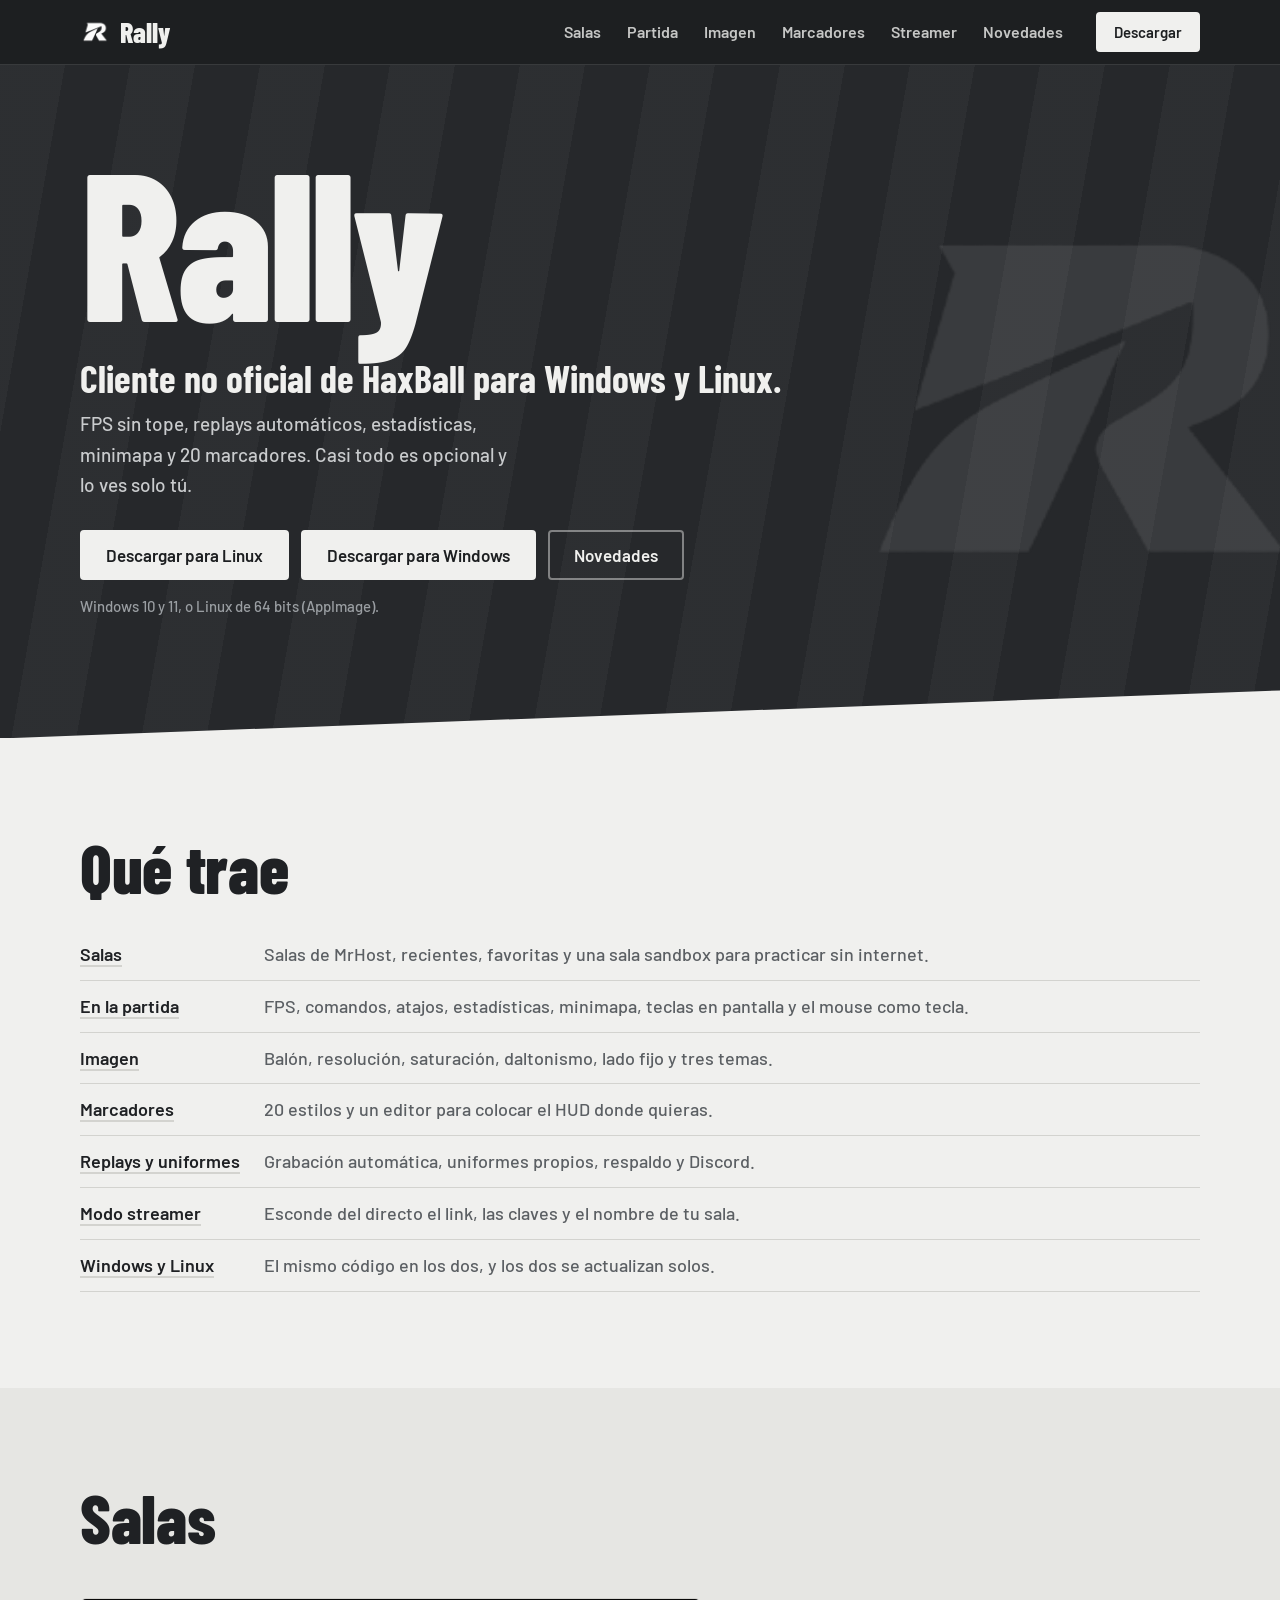
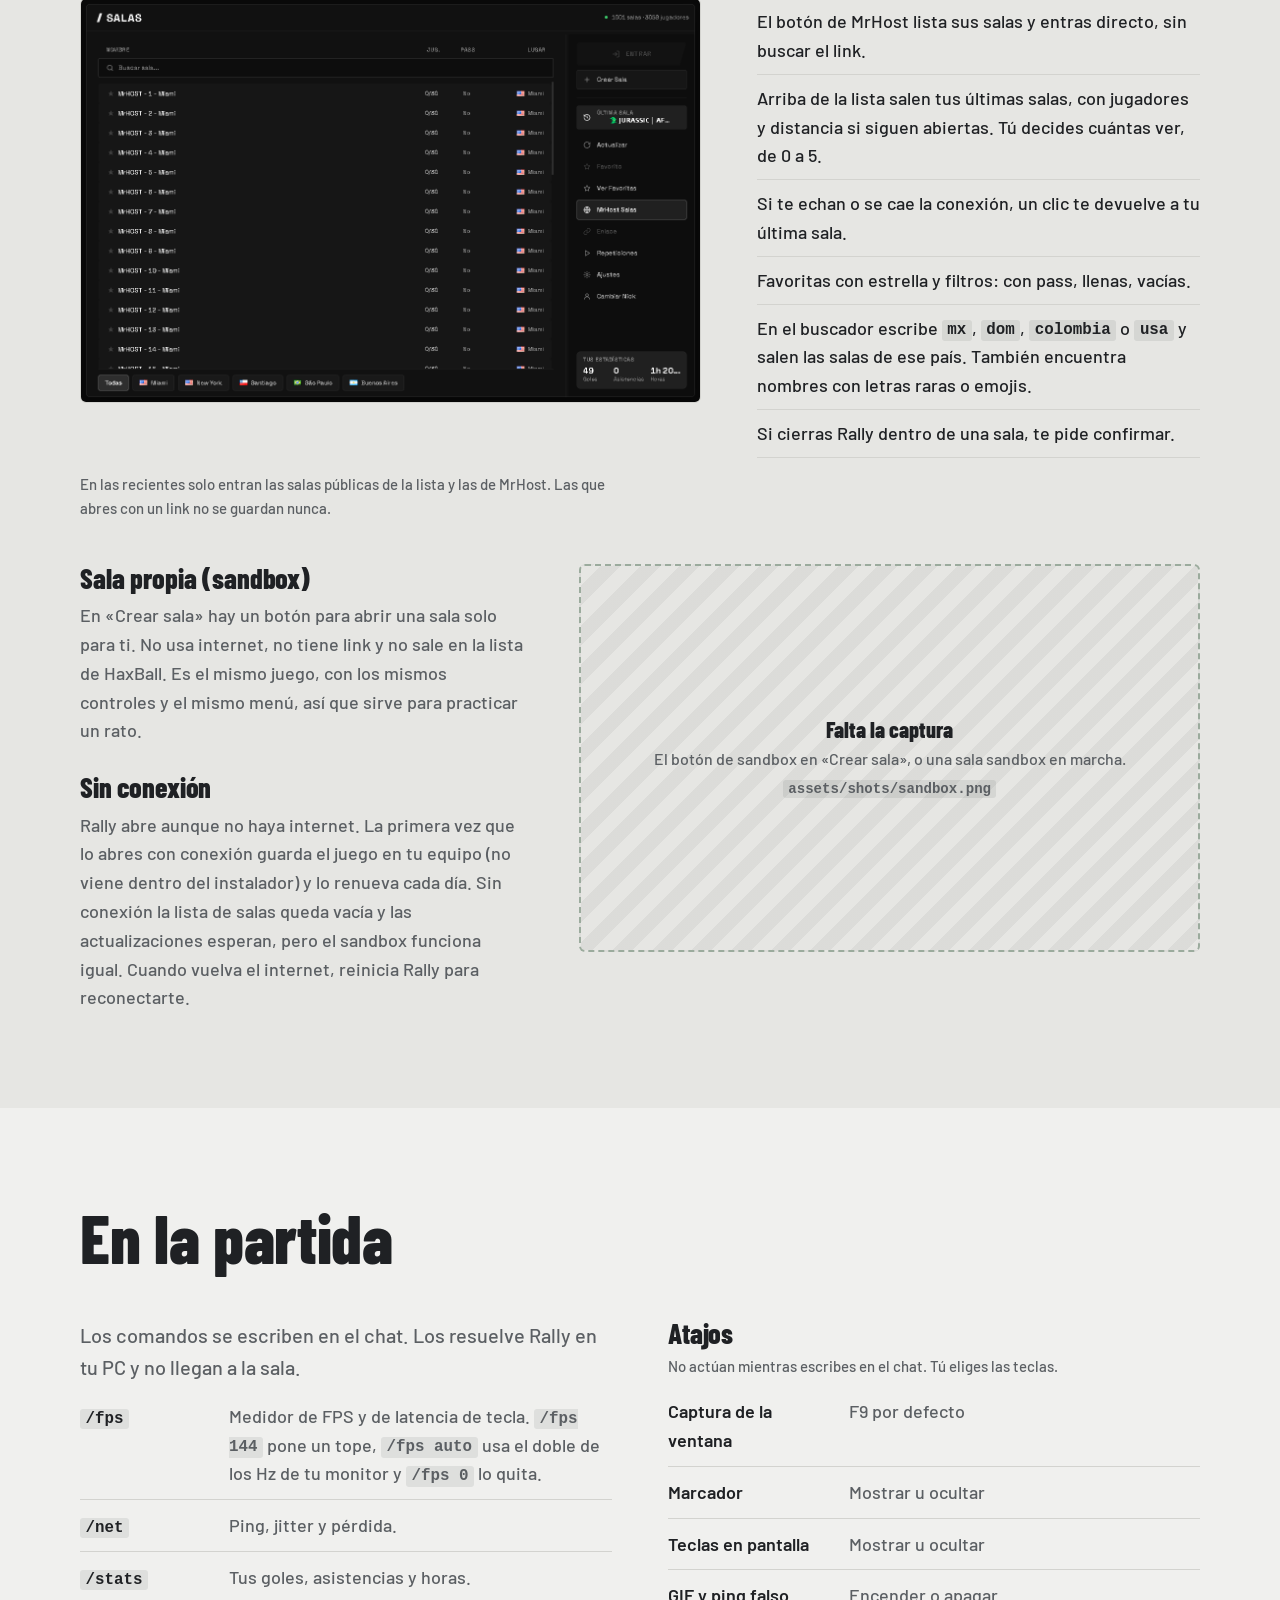
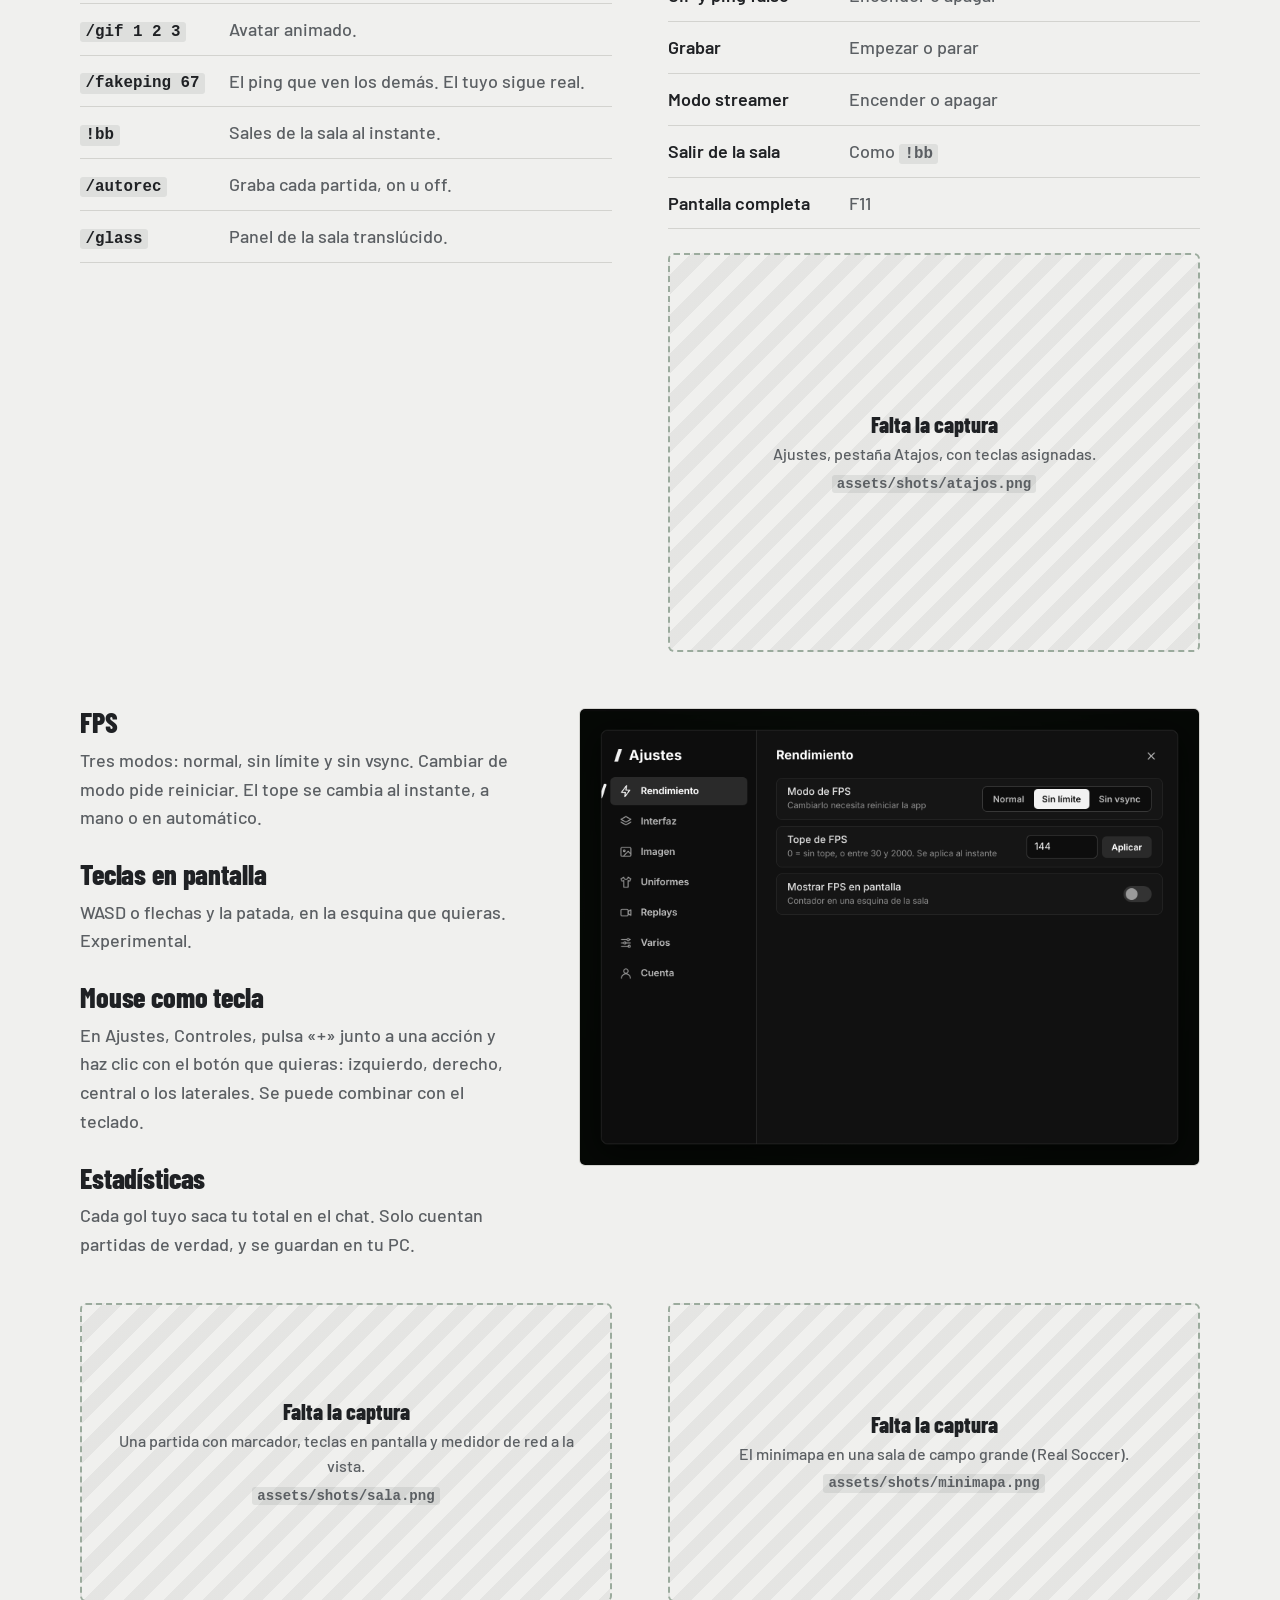
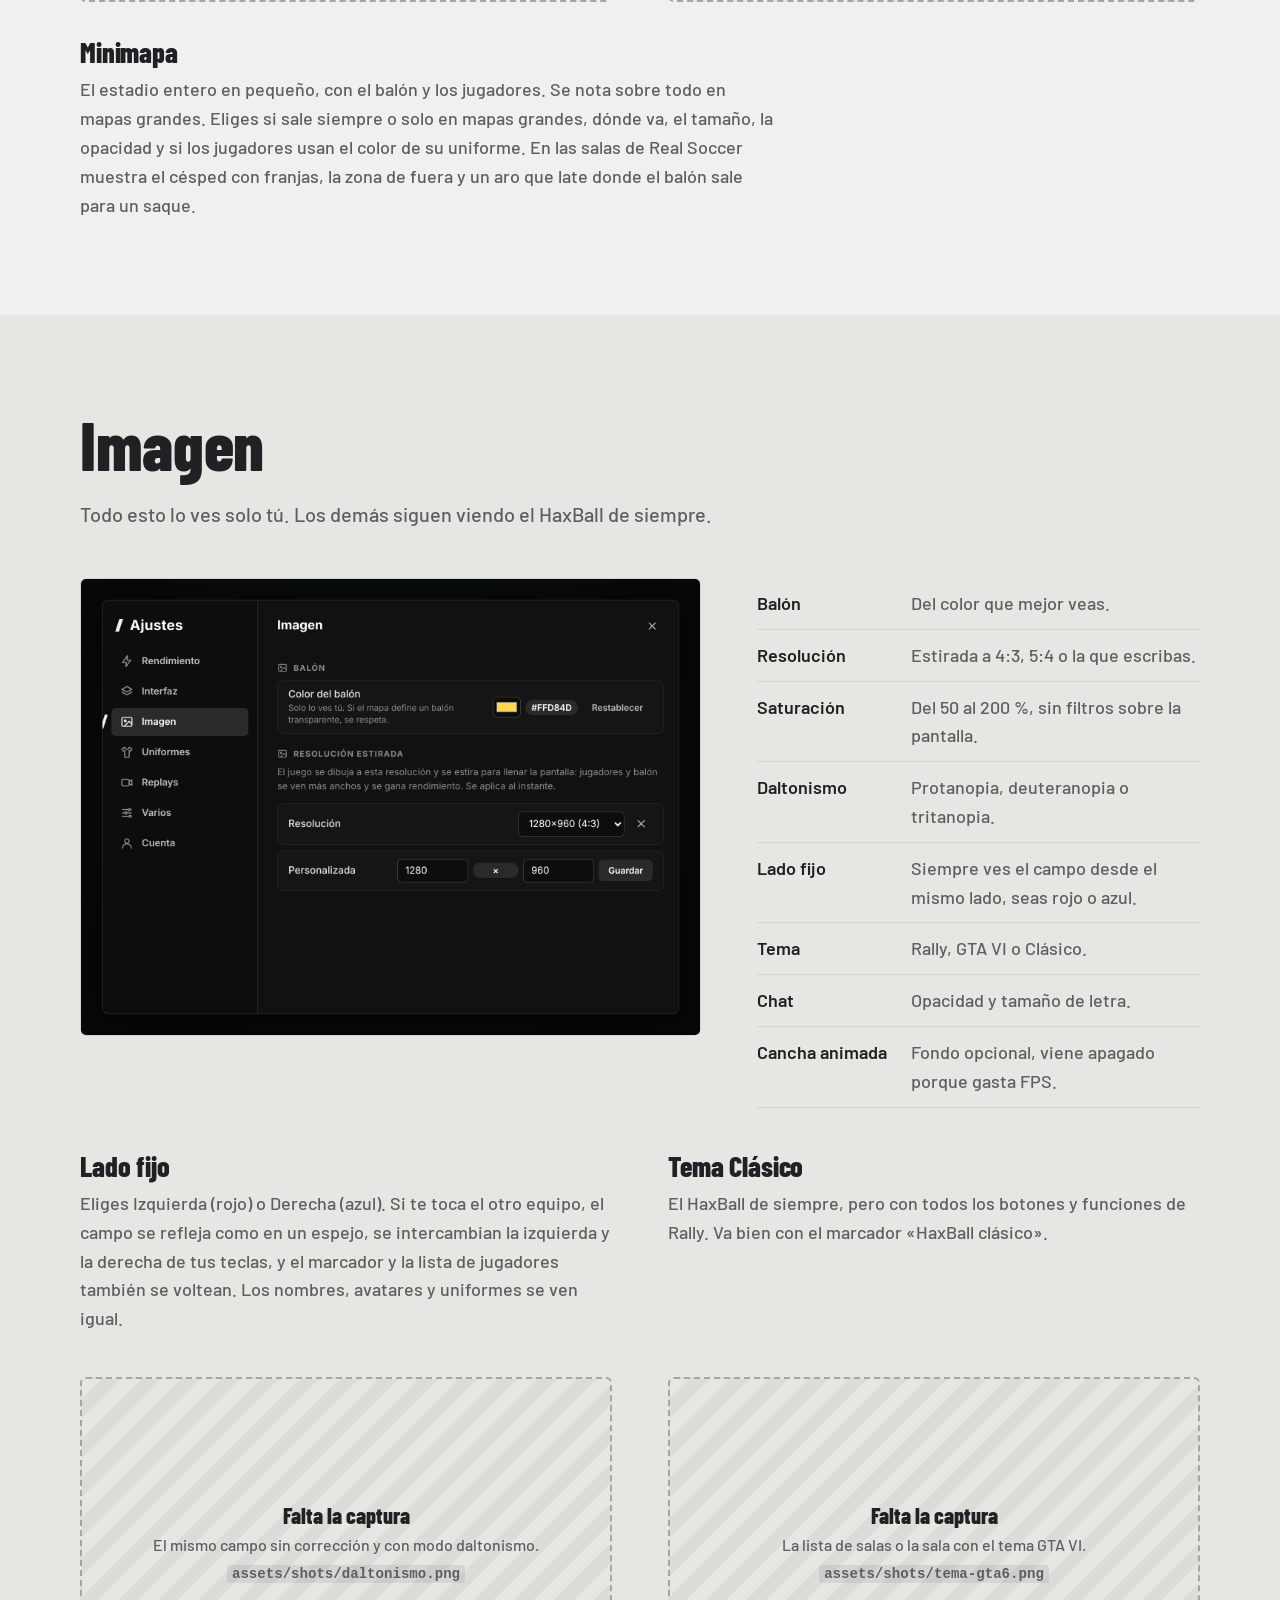
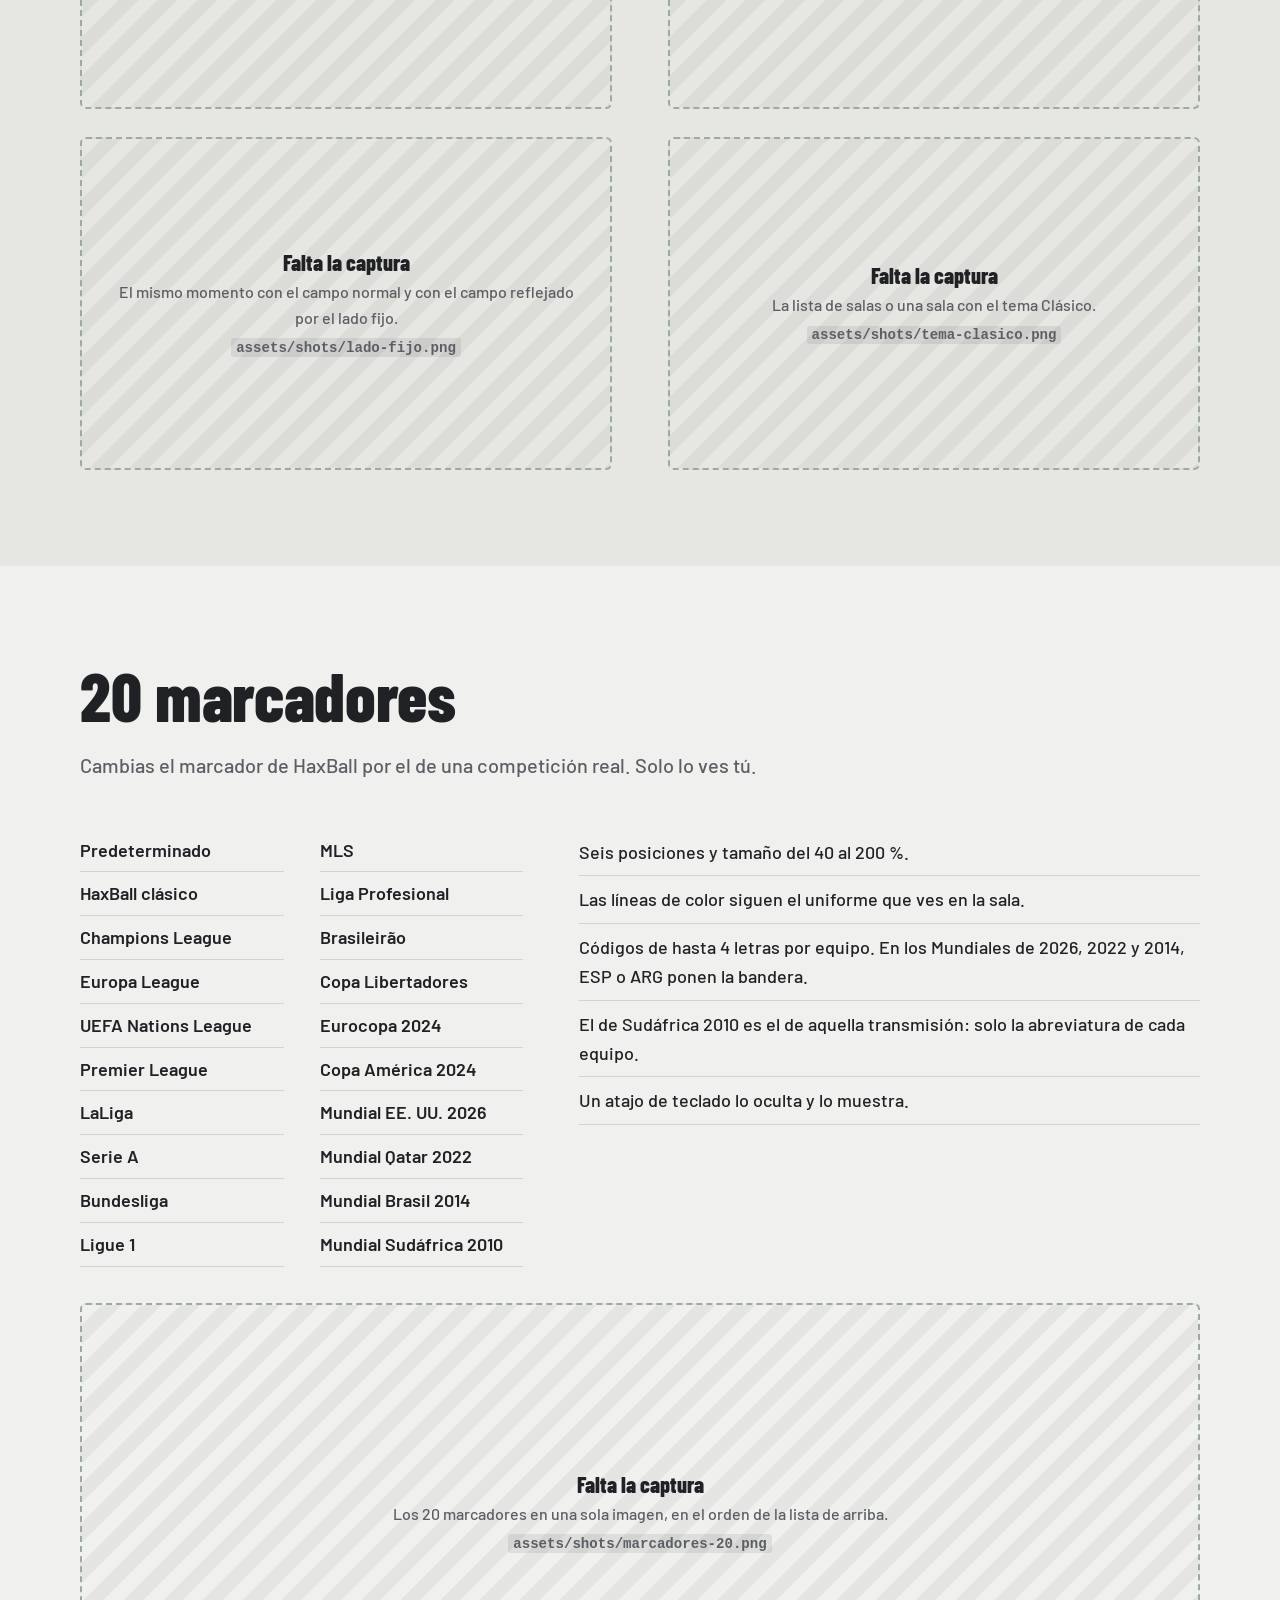
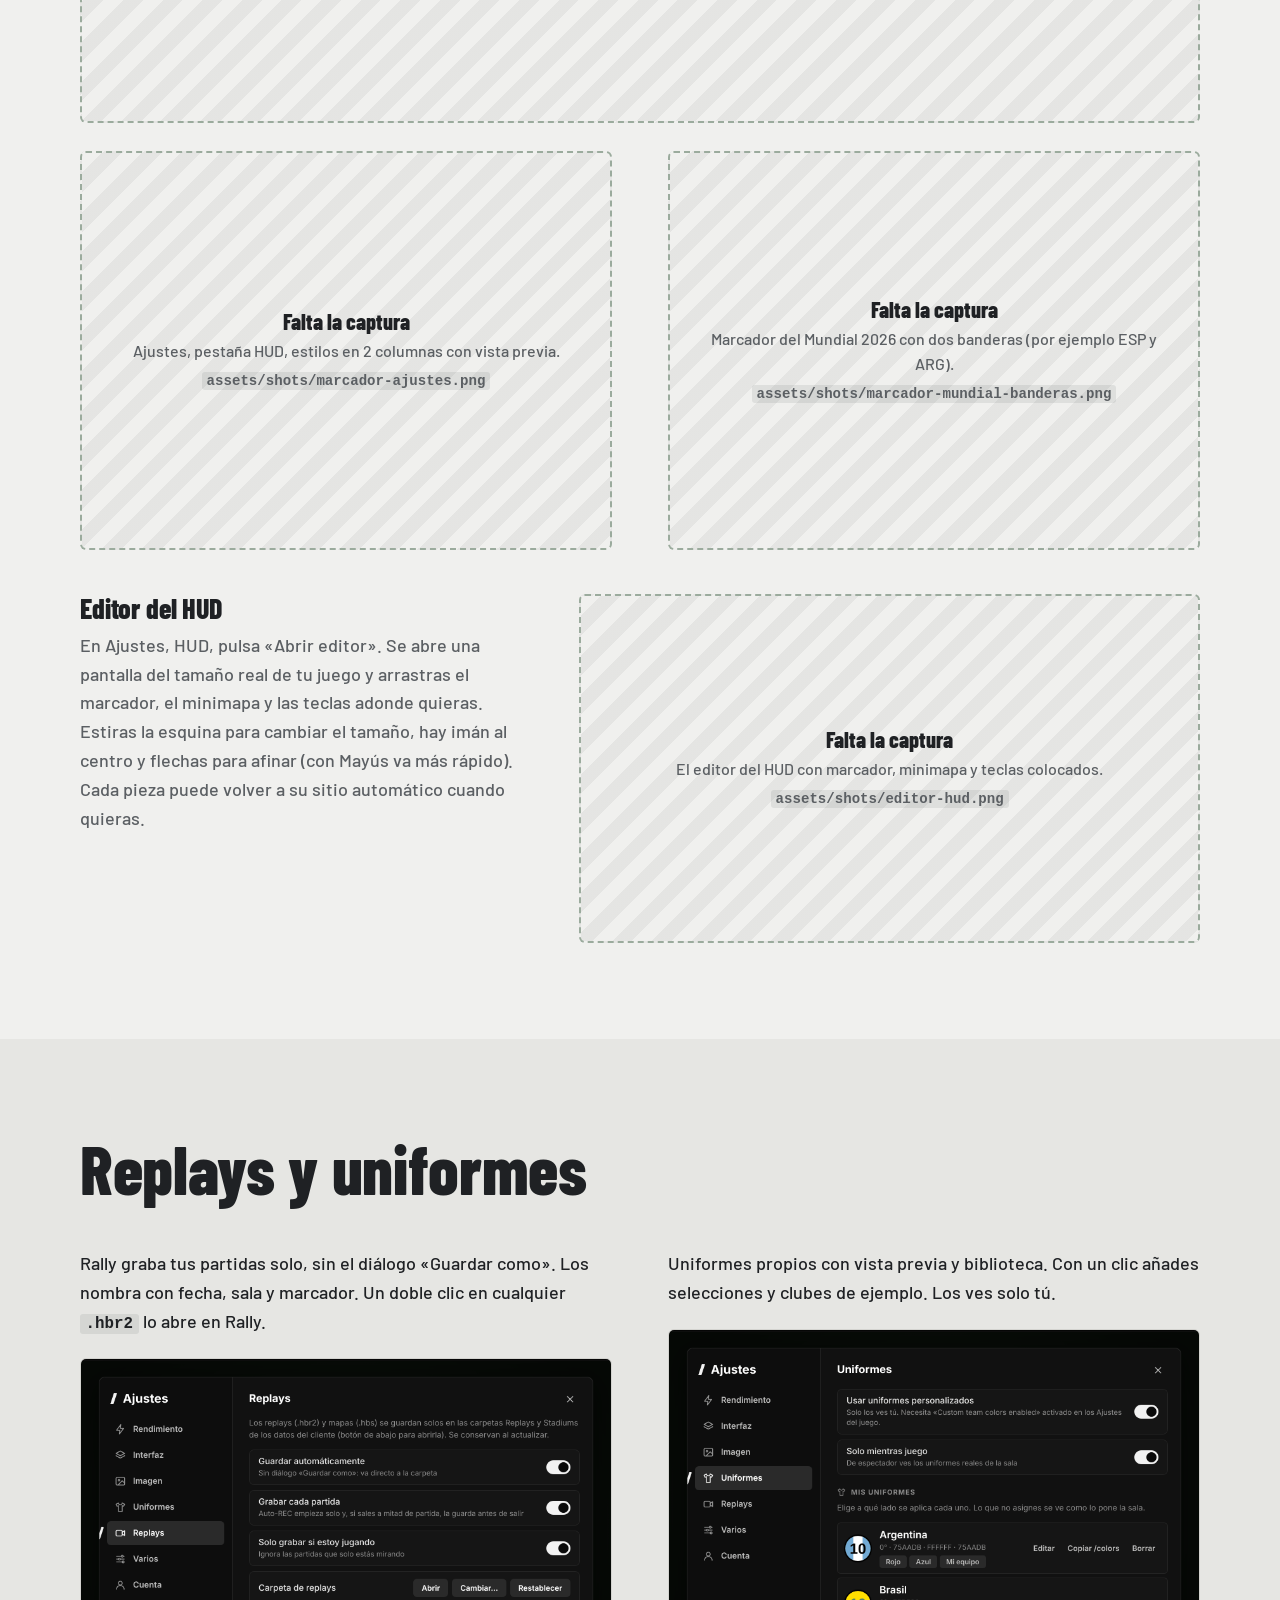
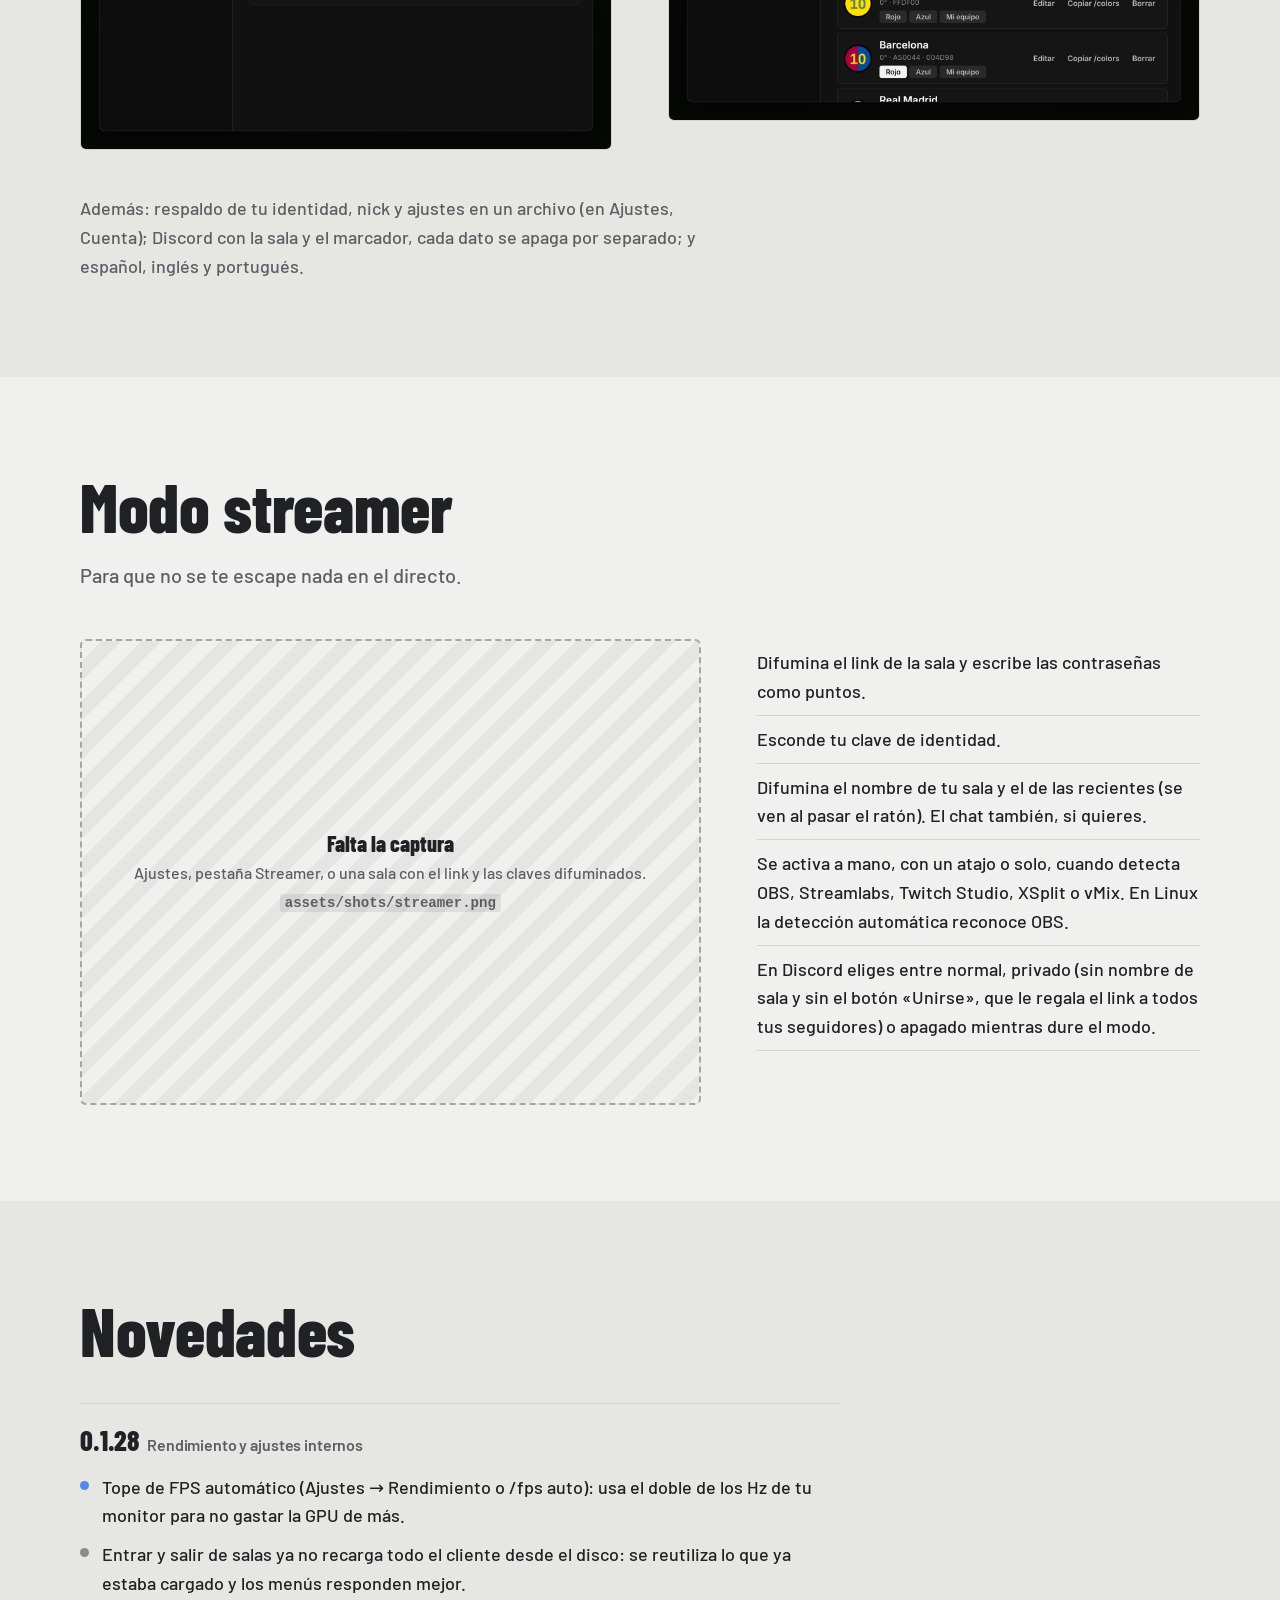
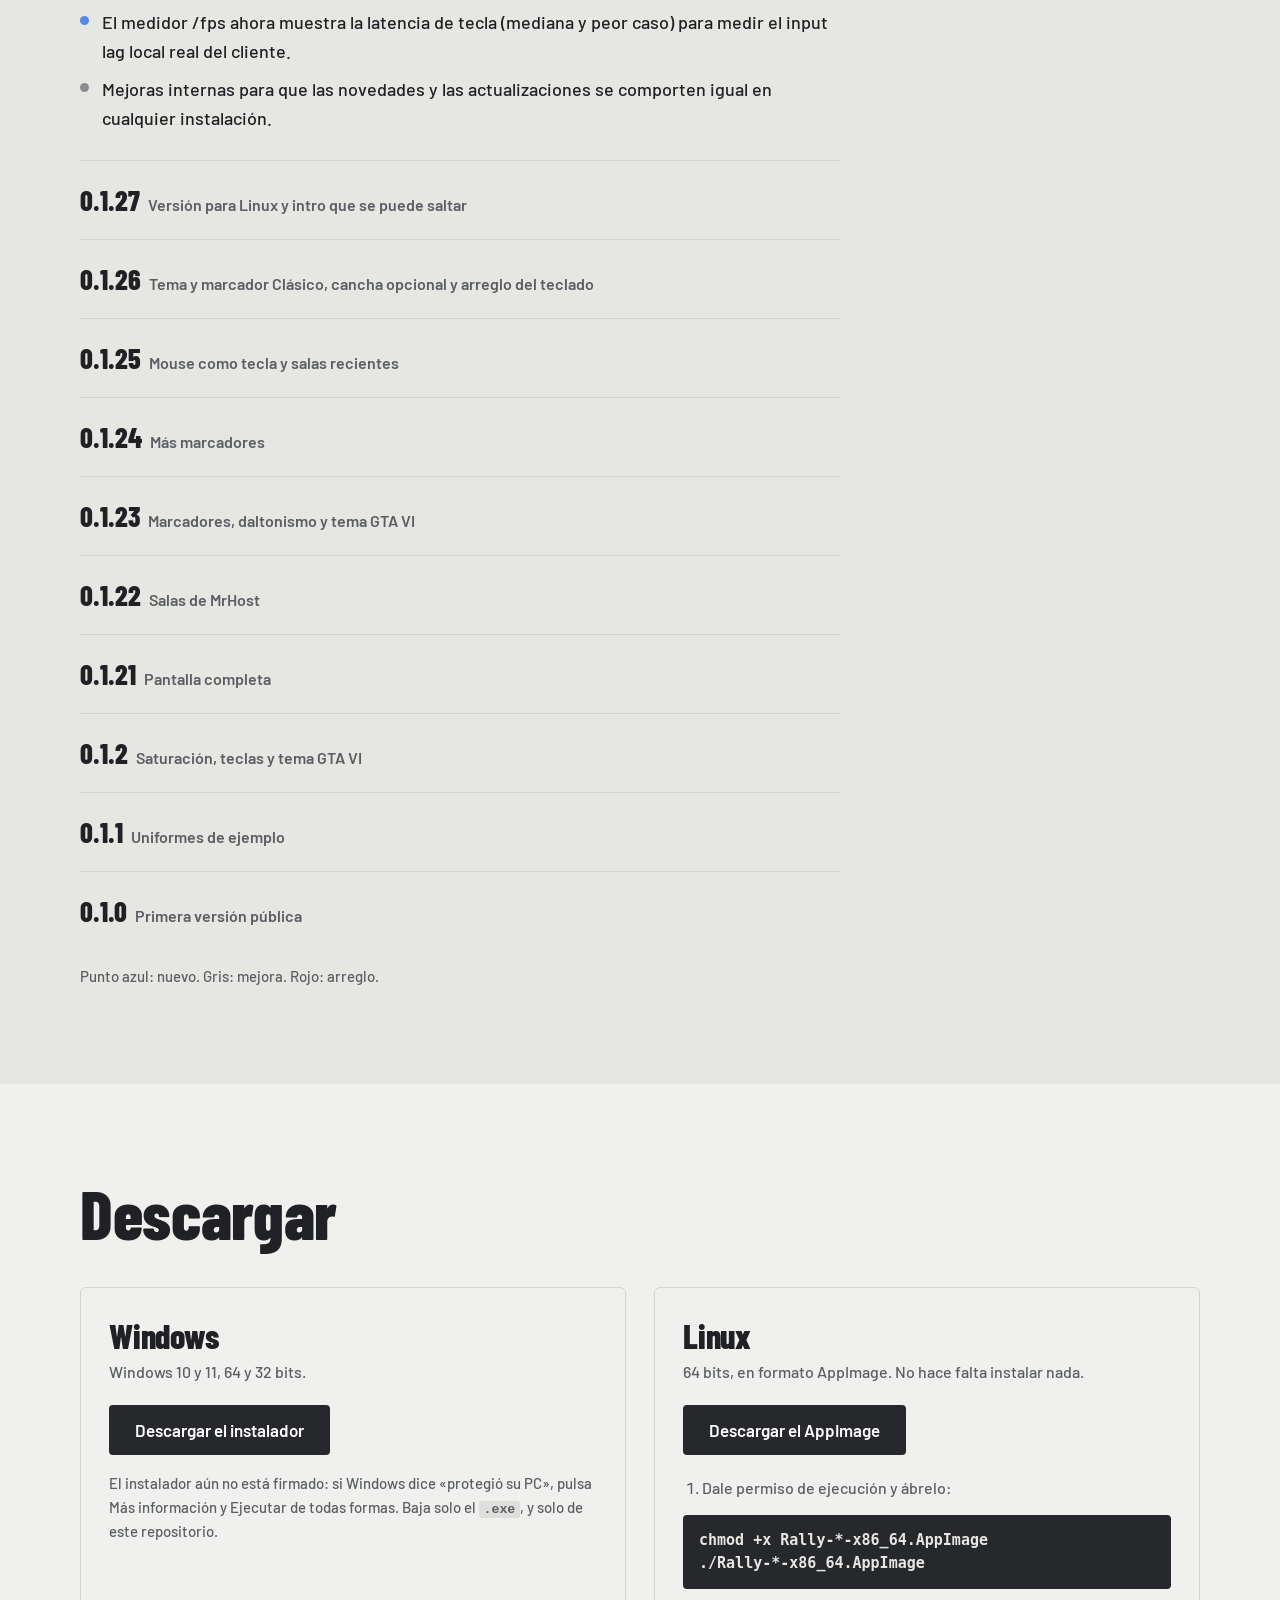
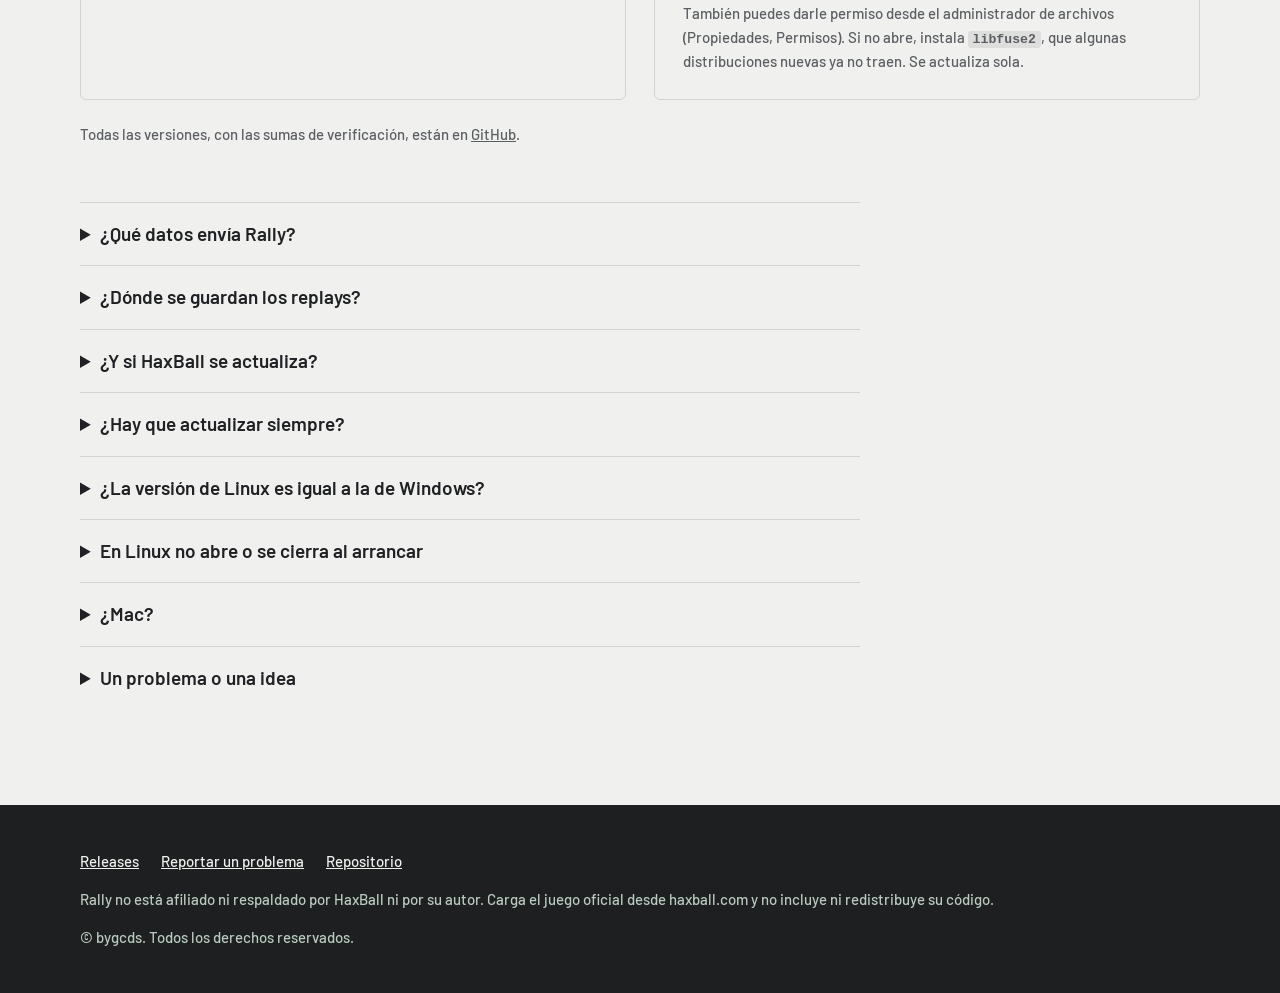
==== commit 1ef75b65: "Add files via upload" ====
--- a/docs/index.html
+++ b/docs/index.html
@@ -3,11 +3,11 @@
 <head>
 <meta charset="utf-8">
 <meta name="viewport" content="width=device-width, initial-scale=1">
-<title>Rally, cliente no oficial de HaxBall para Windows</title>
-<meta name="description" content="Rally es un cliente no oficial de HaxBall para Windows. FPS sin tope, replays automáticos, estadísticas y 15 marcadores.">
+<title>Rally, cliente no oficial de HaxBall para Windows y Linux</title>
+<meta name="description" content="Rally es un cliente no oficial de HaxBall para Windows y Linux. FPS sin tope, replays automáticos, estadísticas, minimapa, sala sandbox y 20 marcadores.">
 <meta name="theme-color" content="#1d1f21">
 <meta property="og:title" content="Rally, cliente no oficial de HaxBall">
-<meta property="og:description" content="Sin tope de FPS, replays automáticos, estadísticas y 15 marcadores. Para Windows.">
+<meta property="og:description" content="FPS sin tope, replays automáticos, estadísticas, minimapa y 20 marcadores. Para Windows y Linux.">
 <link rel="icon" type="image/png" href="favicon.png">
 <link rel="apple-touch-icon" href="assets/icon-128.png">
 <link rel="preload" href="assets/fonts/barlow-condensed-800.woff2" as="font" type="font/woff2" crossorigin>
@@ -17,8 +17,8 @@
 <a class="skip" href="#main">Saltar al contenido</a>
 <header class="nav"><div class="wrap">
   <a class="brand" href="#top" aria-label="Rally"><img src="assets/logo.png" alt="" width="30" height="30">Rally</a>
-  <nav aria-label="Principal"><a href="#salas">Salas</a><a href="#partida">Partida</a><a href="#imagen">Imagen</a><a href="#marcadores">Marcadores</a><a href="#novedades">Novedades</a></nav>
-  <a class="btn" data-download href="https://github.com/bygcds/Rally-Client/releases/latest">Descargar</a>
+  <nav aria-label="Principal"><a href="#salas">Salas</a><a href="#partida">Partida</a><a href="#imagen">Imagen</a><a href="#marcadores">Marcadores</a><a href="#streamer">Streamer</a><a href="#novedades">Novedades</a></nav>
+  <a class="btn" href="#descargar">Descargar</a>
 </div></header>
 
 <main id="main">
@@ -26,13 +26,14 @@
   <img class="mark" src="assets/logo.png" alt="" width="256" height="256">
   <div class="wrap">
     <h1>Rally</h1>
-    <p class="what">Cliente no oficial de HaxBall para Windows.</p>
-    <p class="lead">Sin tope de FPS, replays automáticos, estadísticas y 15 marcadores.</p>
+    <p class="what">Cliente no oficial de HaxBall para Windows y Linux.</p>
+    <p class="lead">FPS sin tope, replays automáticos, estadísticas, minimapa y 20 marcadores. Casi todo es opcional y lo ves solo tú.</p>
     <div class="cta">
-      <a class="btn" data-download href="https://github.com/bygcds/Rally-Client/releases/latest">Descargar</a>
-      <a class="btn ghost" href="#novedades">Novedades de la 0.1.24</a>
-    </div>
-    <p class="meta">Windows 10 y 11. <span data-version></span></p>
+      <a class="btn" data-dl="win" href="https://github.com/bygcds/Rally-Client/releases/latest">Descargar para Windows</a>
+      <a class="btn" data-dl="linux" href="https://github.com/bygcds/Rally-Client/releases/latest">Descargar para Linux</a>
+      <a class="btn ghost" href="#novedades">Novedades</a>
+    </div>
+    <p class="meta">Windows 10 y 11, o Linux de 64 bits (AppImage). <span data-version></span></p>
   </div>
 </section>
 
@@ -41,11 +42,13 @@
   <div class="wrap">
     <h2>Qué trae</h2>
     <dl class="cmds" style="margin-top:28px">
-      <dt><a href="#salas">Salas</a></dt><dd>Salas de MrHost, tu última sala y favoritas.</dd>
-      <dt><a href="#partida">En la partida</a></dt><dd>FPS, comandos, atajos de teclado y estadísticas.</dd>
-      <dt><a href="#imagen">Imagen</a></dt><dd>Balón, resolución, saturación, daltonismo y temas.</dd>
-      <dt><a href="#marcadores">Marcadores</a></dt><dd>15 estilos de competiciones reales.</dd>
-      <dt><a href="#replays">Replays y uniformes</a></dt><dd>Grabación automática y uniformes propios.</dd>
+      <dt><a href="#salas">Salas</a></dt><dd>Salas de MrHost, recientes, favoritas y una sala sandbox para practicar sin internet.</dd>
+      <dt><a href="#partida">En la partida</a></dt><dd>FPS, comandos, atajos, estadísticas, minimapa, teclas en pantalla y el mouse como tecla.</dd>
+      <dt><a href="#imagen">Imagen</a></dt><dd>Balón, resolución, saturación, daltonismo, lado fijo y tres temas.</dd>
+      <dt><a href="#marcadores">Marcadores</a></dt><dd>20 estilos y un editor para colocar el HUD donde quieras.</dd>
+      <dt><a href="#replays">Replays y uniformes</a></dt><dd>Grabación automática, uniformes propios, respaldo y Discord.</dd>
+      <dt><a href="#streamer">Modo streamer</a></dt><dd>Esconde del directo el link, las claves y el nombre de tu sala.</dd>
+      <dt><a href="#descargar">Windows y Linux</a></dt><dd>El mismo código en los dos, y los dos se actualizan solos.</dd>
     </dl>
   </div>
 </section>
@@ -57,11 +60,24 @@
       <figure class="slot" style="margin:0"><img src="assets/shots/lista-salas.png" alt="Lista de salas de Rally con las salas de MrHost" width="1260" height="820" loading="lazy" onerror="this.closest('figure').classList.add('pending')"><div class="ph"><div><b>Falta la captura</b><code>assets/shots/lista-salas.png</code></div></div></figure>
       <ul class="list" style="margin-top:0">
         <li>El botón de MrHost lista sus salas y entras directo, sin buscar el link.</li>
+        <li>Arriba de la lista salen tus últimas salas, con jugadores y distancia si siguen abiertas. Tú decides cuántas ver, de 0 a 5.</li>
         <li>Si te echan o se cae la conexión, un clic te devuelve a tu última sala.</li>
         <li>Favoritas con estrella y filtros: con pass, llenas, vacías.</li>
+        <li>En el buscador escribe <code>mx</code>, <code>dom</code>, <code>colombia</code> o <code>usa</code> y salen las salas de ese país. También encuentra nombres con letras raras o emojis.</li>
         <li>Si cierras Rally dentro de una sala, te pide confirmar.</li>
       </ul>
     </div>
+    <p class="note">En las recientes solo entran las salas públicas de la lista y las de MrHost. Las que abres con un link no se guardan nunca.</p>
+
+    <div class="split wide-r sub-h">
+      <div>
+        <h3>Sala propia (sandbox)</h3>
+        <p style="color:var(--soft);margin-top:8px">En «Crear sala» hay un botón para abrir una sala solo para ti. No usa internet, no tiene link y no sale en la lista de HaxBall. Es el mismo juego, con los mismos controles y el mismo menú, así que sirve para practicar un rato.</p>
+        <h3 style="margin-top:28px">Sin conexión</h3>
+        <p style="color:var(--soft);margin-top:8px">Rally abre aunque no haya internet. La primera vez que lo abres con conexión guarda el juego en tu equipo (no viene dentro del instalador) y lo renueva cada día. Sin conexión la lista de salas queda vacía y las actualizaciones esperan, pero el sandbox funciona igual. Cuando vuelva el internet, reinicia Rally para reconectarte.</p>
+      </div>
+      <figure class="slot" style="margin:0;--r:16/10"><img src="assets/shots/sandbox.png" alt="Sala sandbox de Rally, abierta sin internet" width="1600" height="1000" loading="lazy" onerror="this.closest('figure').classList.add('pending')"><div class="ph"><div><b>Falta la captura</b>El botón de sandbox en «Crear sala», o una sala sandbox en marcha.<br><code>assets/shots/sandbox.png</code></div></div></figure>
+    </div>
   </div>
 </section>
 
@@ -73,7 +89,7 @@
       <div>
         <p class="intro" style="margin:0 0 8px">Los comandos se escriben en el chat. Los resuelve Rally en tu PC y no llegan a la sala.</p>
         <dl class="cmds">
-          <dt><code>/fps</code></dt><dd>Medidor de FPS. <code>/fps 144</code> pone un tope; <code>/fps 0</code> lo quita.</dd>
+          <dt><code>/fps</code></dt><dd>Medidor de FPS y de latencia de tecla. <code>/fps 144</code> pone un tope, <code>/fps auto</code> usa el doble de los Hz de tu monitor y <code>/fps 0</code> lo quita.</dd>
           <dt><code>/net</code></dt><dd>Ping, jitter y pérdida.</dd>
           <dt><code>/stats</code></dt><dd>Tus goles, asistencias y horas.</dd>
           <dt><code>/gif 1 2 3</code></dt><dd>Avatar animado.</dd>
@@ -92,22 +108,35 @@
           <tr><th>Teclas en pantalla</th><td>Mostrar u ocultar</td></tr>
           <tr><th>GIF y ping falso</th><td>Encender o apagar</td></tr>
           <tr><th>Grabar</th><td>Empezar o parar</td></tr>
+          <tr><th>Modo streamer</th><td>Encender o apagar</td></tr>
           <tr><th>Salir de la sala</th><td>Como <code>!bb</code></td></tr>
           <tr><th>Pantalla completa</th><td>F11</td></tr>
         </tbody></table>
         <figure class="slot" style="margin:24px 0 0;--r:4/3"><img src="assets/shots/atajos.png" alt="Ajustes de Rally, pestaña Atajos" width="1672" height="1232" loading="lazy" onerror="this.closest('figure').classList.add('pending')"><div class="ph"><div><b>Falta la captura</b>Ajustes, pestaña Atajos, con teclas asignadas.<br><code>assets/shots/atajos.png</code></div></div></figure>
       </div>
     </div>
-    <div class="split wide-r" style="margin-top:36px">
+
+    <div class="split wide-r" style="margin-top:56px">
       <div>
         <h3>FPS</h3>
-        <p style="color:var(--soft);margin-top:8px">Tres modos: normal, sin límite y sin vsync. Cambiar de modo pide reiniciar.</p>
+        <p style="color:var(--soft);margin-top:8px">Tres modos: normal, sin límite y sin vsync. Cambiar de modo pide reiniciar. El tope se cambia al instante, a mano o en automático.</p>
         <h3 style="margin-top:28px">Teclas en pantalla</h3>
         <p style="color:var(--soft);margin-top:8px">WASD o flechas y la patada, en la esquina que quieras. Experimental.</p>
+        <h3 style="margin-top:28px">Mouse como tecla</h3>
+        <p style="color:var(--soft);margin-top:8px">En Ajustes, Controles, pulsa «+» junto a una acción y haz clic con el botón que quieras: izquierdo, derecho, central o los laterales. Se puede combinar con el teclado.</p>
         <h3 style="margin-top:28px">Estadísticas</h3>
         <p style="color:var(--soft);margin-top:8px">Cada gol tuyo saca tu total en el chat. Solo cuentan partidas de verdad, y se guardan en tu PC.</p>
       </div>
+      <figure class="slot" style="margin:0;--r:4/3"><img src="assets/shots/rendimiento.png" alt="Ajustes de Rally, pestaña Rendimiento" width="1672" height="1232" loading="lazy" onerror="this.closest('figure').classList.add('pending')"><div class="ph"><div><b>Falta la captura</b><code>assets/shots/rendimiento.png</code></div></div></figure>
+    </div>
+
+    <div class="split sub-h">
       <figure class="slot" style="margin:0;--r:16/9"><img src="assets/shots/sala.png" alt="Una partida en Rally con marcador, teclas y medidor de red" width="1600" height="900" loading="lazy" onerror="this.closest('figure').classList.add('pending')"><div class="ph"><div><b>Falta la captura</b>Una partida con marcador, teclas en pantalla y medidor de red a la vista.<br><code>assets/shots/sala.png</code></div></div></figure>
+      <figure class="slot" style="margin:0;--r:16/9"><img src="assets/shots/minimapa.png" alt="Minimapa de Rally en una sala con un campo grande" width="1600" height="900" loading="lazy" onerror="this.closest('figure').classList.add('pending')"><div class="ph"><div><b>Falta la captura</b>El minimapa en una sala de campo grande (Real Soccer).<br><code>assets/shots/minimapa.png</code></div></div></figure>
+    </div>
+    <div style="max-width:70ch;margin-top:36px">
+      <h3>Minimapa</h3>
+      <p style="color:var(--soft);margin-top:8px">El estadio entero en pequeño, con el balón y los jugadores. Se nota sobre todo en mapas grandes. Eliges si sale siempre o solo en mapas grandes, dónde va, el tamaño, la opacidad y si los jugadores usan el color de su uniforme. En las salas de Real Soccer muestra el césped con franjas, la zona de fuera y un aro que late donde el balón sale para un saque.</p>
     </div>
   </div>
 </section>
@@ -124,37 +153,64 @@
         <dt>Resolución</dt><dd>Estirada a 4:3, 5:4 o la que escribas.</dd>
         <dt>Saturación</dt><dd>Del 50 al 200 %, sin filtros sobre la pantalla.</dd>
         <dt>Daltonismo</dt><dd>Protanopia, deuteranopia o tritanopia.</dd>
-        <dt>Tema</dt><dd>Rally o GTA VI.</dd>
+        <dt>Lado fijo</dt><dd>Siempre ves el campo desde el mismo lado, seas rojo o azul.</dd>
+        <dt>Tema</dt><dd>Rally, GTA VI o Clásico.</dd>
         <dt>Chat</dt><dd>Opacidad y tamaño de letra.</dd>
+        <dt>Cancha animada</dt><dd>Fondo opcional, viene apagado porque gasta FPS.</dd>
       </dl>
     </div>
+
+    <div class="split sub-h">
+      <div>
+        <h3>Lado fijo</h3>
+        <p style="color:var(--soft);margin-top:8px">Eliges Izquierda (rojo) o Derecha (azul). Si te toca el otro equipo, el campo se refleja como en un espejo, se intercambian la izquierda y la derecha de tus teclas, y el marcador y la lista de jugadores también se voltean. Los nombres, avatares y uniformes se ven igual.</p>
+      </div>
+      <div>
+        <h3>Tema Clásico</h3>
+        <p style="color:var(--soft);margin-top:8px">El HaxBall de siempre, pero con todos los botones y funciones de Rally. Va bien con el marcador «HaxBall clásico».</p>
+      </div>
+    </div>
+
     <div class="split" style="margin-top:44px">
       <figure class="slot" style="margin:0;--r:16/10"><img src="assets/shots/daltonismo.png" alt="El mismo campo sin corrección y con el modo daltonismo" width="1600" height="1000" loading="lazy" onerror="this.closest('figure').classList.add('pending')"><div class="ph"><div><b>Falta la captura</b>El mismo campo sin corrección y con modo daltonismo.<br><code>assets/shots/daltonismo.png</code></div></div></figure>
       <figure class="slot" style="margin:0;--r:16/10"><img src="assets/shots/tema-gta6.png" alt="Rally con el tema GTA VI" width="1600" height="1000" loading="lazy" onerror="this.closest('figure').classList.add('pending')"><div class="ph"><div><b>Falta la captura</b>La lista de salas o la sala con el tema GTA VI.<br><code>assets/shots/tema-gta6.png</code></div></div></figure>
     </div>
+    <div class="split" style="margin-top:28px">
+      <figure class="slot" style="margin:0;--r:16/10"><img src="assets/shots/lado-fijo.png" alt="El mismo momento de juego con y sin lado fijo" width="1600" height="1000" loading="lazy" onerror="this.closest('figure').classList.add('pending')"><div class="ph"><div><b>Falta la captura</b>El mismo momento con el campo normal y con el campo reflejado por el lado fijo.<br><code>assets/shots/lado-fijo.png</code></div></div></figure>
+      <figure class="slot" style="margin:0;--r:16/10"><img src="assets/shots/tema-clasico.png" alt="Rally con el tema Clásico" width="1600" height="1000" loading="lazy" onerror="this.closest('figure').classList.add('pending')"><div class="ph"><div><b>Falta la captura</b>La lista de salas o una sala con el tema Clásico.<br><code>assets/shots/tema-clasico.png</code></div></div></figure>
+    </div>
   </div>
 </section>
 
 
 <section id="marcadores">
   <div class="wrap">
-    <h2>15 marcadores</h2>
+    <h2>20 marcadores</h2>
     <p class="intro">Cambias el marcador de HaxBall por el de una competición real. Solo lo ves tú.</p>
     <div class="split wide-r" style="margin-bottom:36px">
       <div>
-        <ul class="cols"><li>Champions League</li><li>Europa League</li><li>Premier League</li><li>LaLiga</li><li>Serie A</li><li>Bundesliga</li><li>Ligue 1</li><li>MLS</li><li>Liga Profesional</li><li>Brasileirão</li><li>Copa Libertadores</li><li>Eurocopa 2024</li><li>Copa América 2024</li><li>UEFA Nations League</li><li>Mundial 2026</li></ul>
+        <ul class="cols"><li>Predeterminado</li><li>HaxBall clásico</li><li>Champions League</li><li>Europa League</li><li>UEFA Nations League</li><li>Premier League</li><li>LaLiga</li><li>Serie A</li><li>Bundesliga</li><li>Ligue 1</li><li>MLS</li><li>Liga Profesional</li><li>Brasileirão</li><li>Copa Libertadores</li><li>Eurocopa 2024</li><li>Copa América 2024</li><li>Mundial EE. UU. 2026</li><li>Mundial Qatar 2022</li><li>Mundial Brasil 2014</li><li>Mundial Sudáfrica 2010</li></ul>
       </div>
       <ul class="list" style="margin-top:0">
         <li>Seis posiciones y tamaño del 40 al 200 %.</li>
         <li>Las líneas de color siguen el uniforme que ves en la sala.</li>
-        <li>Códigos de hasta 4 letras por equipo. En el Mundial 2026, ESP o ARG ponen la bandera.</li>
+        <li>Códigos de hasta 4 letras por equipo. En los Mundiales de 2026, 2022 y 2014, ESP o ARG ponen la bandera.</li>
+        <li>El de Sudáfrica 2010 es el de aquella transmisión: solo la abreviatura de cada equipo.</li>
         <li>Un atajo de teclado lo oculta y lo muestra.</li>
       </ul>
     </div>
-    <figure class="slot" style="margin:0;--r:16/6"><img src="assets/shots/marcadores-15.png" alt="Los 15 marcadores de Rally, uno junto a otro" width="2000" height="750" loading="lazy" onerror="this.closest('figure').classList.add('pending')"><div class="ph"><div><b>Falta la captura</b>Los 15 marcadores en una sola imagen, en el orden de las listas de abajo.<br><code>assets/shots/marcadores-15.png</code></div></div></figure>
+    <figure class="slot" style="margin:0;--r:16/6"><img src="assets/shots/marcadores-20.png" alt="Los 20 marcadores de Rally, uno junto a otro" width="2000" height="750" loading="lazy" onerror="this.closest('figure').classList.add('pending')"><div class="ph"><div><b>Falta la captura</b>Los 20 marcadores en una sola imagen, en el orden de la lista de arriba.<br><code>assets/shots/marcadores-20.png</code></div></div></figure>
     <div class="split" style="margin-top:28px">
-      <figure class="slot" style="--r:4/3"><img src="assets/shots/marcador-ajustes.png" alt="Ajustes de Rally, pestaña Marcador" width="1672" height="1232" loading="lazy" onerror="this.closest('figure').classList.add('pending')"><div class="ph"><div><b>Falta la captura</b>Ajustes, pestaña Marcador, estilos en 2 columnas con vista previa.<br><code>assets/shots/marcador-ajustes.png</code></div></div></figure>
+      <figure class="slot" style="--r:4/3"><img src="assets/shots/marcador-ajustes.png" alt="Ajustes de Rally, pestaña HUD, con la lista de marcadores" width="1672" height="1232" loading="lazy" onerror="this.closest('figure').classList.add('pending')"><div class="ph"><div><b>Falta la captura</b>Ajustes, pestaña HUD, estilos en 2 columnas con vista previa.<br><code>assets/shots/marcador-ajustes.png</code></div></div></figure>
       <figure class="slot" style="--r:4/3"><img src="assets/shots/marcador-mundial-banderas.png" alt="Marcador del Mundial 2026 con dos banderas" width="1600" height="1200" loading="lazy" onerror="this.closest('figure').classList.add('pending')"><div class="ph"><div><b>Falta la captura</b>Marcador del Mundial 2026 con dos banderas (por ejemplo ESP y ARG).<br><code>assets/shots/marcador-mundial-banderas.png</code></div></div></figure>
+    </div>
+
+    <div class="split wide-r sub-h">
+      <div>
+        <h3>Editor del HUD</h3>
+        <p style="color:var(--soft);margin-top:8px">En Ajustes, HUD, pulsa «Abrir editor». Se abre una pantalla del tamaño real de tu juego y arrastras el marcador, el minimapa y las teclas adonde quieras. Estiras la esquina para cambiar el tamaño, hay imán al centro y flechas para afinar (con Mayús va más rápido). Cada pieza puede volver a su sitio automático cuando quieras.</p>
+      </div>
+      <figure class="slot" style="margin:0;--r:16/9"><img src="assets/shots/editor-hud.png" alt="El editor del HUD de Rally con el marcador, el minimapa y las teclas" width="1600" height="900" loading="lazy" onerror="this.closest('figure').classList.add('pending')"><div class="ph"><div><b>Falta la captura</b>El editor del HUD con marcador, minimapa y teclas colocados.<br><code>assets/shots/editor-hud.png</code></div></div></figure>
     </div>
   </div>
 </section>
@@ -173,12 +229,32 @@
         <figure class="slot" style="margin:22px 0 0"><img src="assets/shots/uniformes.png" alt="Ajustes de Rally, pestaña Uniformes" width="1672" height="1232" loading="lazy" onerror="this.closest('figure').classList.add('pending')"><div class="ph"><div><b>Falta la captura</b><code>assets/shots/uniformes.png</code></div></div></figure>
       </div>
     </div>
-    <p style="margin-top:44px;max-width:62ch;color:var(--soft)">Además: respaldo de tu identidad, nick y ajustes en un archivo; Discord con la sala y el marcador (cada dato se apaga por separado); español, inglés y portugués.</p>
-  </div>
-</section>
-
-
-<section id="novedades">
+    <p style="margin-top:44px;max-width:62ch;color:var(--soft)">Además: respaldo de tu identidad, nick y ajustes en un archivo (en Ajustes, Cuenta); Discord con la sala y el marcador, cada dato se apaga por separado; y español, inglés y portugués.</p>
+  </div>
+</section>
+
+
+<section id="streamer">
+  <div class="wrap">
+    <h2>Modo streamer</h2>
+    <p class="intro">Para que no se te escape nada en el directo.</p>
+    <div class="split wide-l">
+      <figure class="slot" style="margin:0;--r:4/3"><img src="assets/shots/streamer.png" alt="Ajustes de Rally, pestaña Streamer" width="1672" height="1232" loading="lazy" onerror="this.closest('figure').classList.add('pending')"><div class="ph"><div><b>Falta la captura</b>Ajustes, pestaña Streamer, o una sala con el link y las claves difuminados.<br><code>assets/shots/streamer.png</code></div></div></figure>
+      <div>
+        <ul class="list" style="margin-top:0">
+          <li>Difumina el link de la sala y escribe las contraseñas como puntos.</li>
+          <li>Esconde tu clave de identidad.</li>
+          <li>Difumina el nombre de tu sala y el de las recientes (se ven al pasar el ratón). El chat también, si quieres.</li>
+          <li>Se activa a mano, con un atajo o solo, cuando detecta OBS, Streamlabs, Twitch Studio, XSplit o vMix. En Linux la detección automática reconoce OBS.</li>
+          <li>En Discord eliges entre normal, privado (sin nombre de sala y sin el botón «Unirse», que le regala el link a todos tus seguidores) o apagado mientras dure el modo.</li>
+        </ul>
+      </div>
+    </div>
+  </div>
+</section>
+
+
+<section class="paper" id="novedades">
   <div class="wrap">
     <h2>Novedades</h2>
     <div class="tl" id="timeline"><p class="legend">Cargando…</p></div>
@@ -187,24 +263,43 @@
 </section>
 
 
-<section class="paper" id="descargar">
+<section id="descargar">
   <div class="wrap">
     <h2>Descargar</h2>
-    <div class="dl">
-      <div>
-        <a class="btn dark" data-download href="https://github.com/bygcds/Rally-Client/releases/latest">Descargar Rally</a>
-        <p class="file" data-file></p>
-        <p class="file">Para Windows 10 y 11. <a href="https://github.com/bygcds/Rally-Client/releases">Todas las versiones</a>.</p>
+    <div class="plats">
+      <div class="plat">
+        <h3>Windows</h3>
+        <p class="sub">Windows 10 y 11, 64 y 32 bits.</p>
+        <a class="btn dark" data-dl="win" href="https://github.com/bygcds/Rally-Client/releases/latest">Descargar el instalador</a>
+        <p class="file" data-file="win"></p>
+        <p class="sha" data-sha="win"></p>
         <p class="file">El instalador aún no está firmado: si Windows dice «protegió su PC», pulsa Más información y Ejecutar de todas formas. Baja solo el <code>.exe</code>, y solo de este repositorio.</p>
       </div>
-      <div class="faq" style="margin-top:-16px">
-        <details><summary>¿Qué datos envía Rally?</summary><p>Ninguno. No tiene servidores. Solo se conecta a haxball.com y a GitHub para buscar actualizaciones.</p></details>
-        <details><summary>¿Dónde se guardan los replays?</summary><p>En <code>%APPDATA%\RallyClient\Replays</code>. Ajustes, pestaña Replays, tiene un botón para abrir la carpeta.</p></details>
-        <details><summary>¿Y si HaxBall se actualiza?</summary><p>Las funciones que modifican el juego se apagan solas y el juego sigue normal hasta que salga una versión nueva de Rally.</p></details>
-        <details><summary>¿Hay que actualizar siempre?</summary><p>Cada versión tiene un plazo de unos días. Después hay que actualizar para seguir jugando.</p></details>
-        <details><summary>¿Linux o Mac?</summary><p>Por ahora solo Windows.</p></details>
-        <details><summary>Un problema o una idea</summary><p>Abre un <a href="https://github.com/bygcds/Rally-Client/issues">issue</a> con tu versión de Rally (Ajustes, Varios, Acerca de).</p></details>
-      </div>
+      <div class="plat">
+        <h3>Linux</h3>
+        <p class="sub">64 bits, en formato AppImage. No hace falta instalar nada.</p>
+        <a class="btn dark" data-dl="linux" href="https://github.com/bygcds/Rally-Client/releases/latest">Descargar el AppImage</a>
+        <p class="file" data-file="linux"></p>
+        <p class="sha" data-sha="linux"></p>
+        <ol>
+          <li>Dale permiso de ejecución y ábrelo:</li>
+        </ol>
+        <pre><code>chmod +x Rally-*-x86_64.AppImage
+./Rally-*-x86_64.AppImage</code></pre>
+        <p class="file">También puedes darle permiso desde el administrador de archivos (Propiedades, Permisos). Si no abre, instala <code>libfuse2</code>, que algunas distribuciones nuevas ya no traen. Se actualiza sola.</p>
+      </div>
+    </div>
+    <p class="file" style="margin-top:22px">Todas las versiones, con las sumas de verificación, están en <a href="https://github.com/bygcds/Rally-Client/releases">GitHub</a>.</p>
+
+    <div class="faq wide">
+      <details><summary>¿Qué datos envía Rally?</summary><p>Ninguno. No tiene servidores. Solo se conecta a haxball.com y a GitHub (para buscar actualizaciones y para bajar el juego que guarda en tu equipo).</p></details>
+      <details><summary>¿Dónde se guardan los replays?</summary><p>En Windows, en <code>%APPDATA%\RallyClient\Replays</code>. En Linux, normalmente en <code>~/.config/RallyClient/Replays</code>. Ajustes, pestaña Replays, tiene un botón para abrir la carpeta.</p></details>
+      <details><summary>¿Y si HaxBall se actualiza?</summary><p>Las funciones que modifican el juego se apagan solas y el juego sigue normal hasta que salga una versión nueva de Rally.</p></details>
+      <details><summary>¿Hay que actualizar siempre?</summary><p>Cada versión tiene un plazo de unos días. Después hay que actualizar para seguir jugando.</p></details>
+      <details><summary>¿La versión de Linux es igual a la de Windows?</summary><p>Sí. Es el mismo código y tiene las mismas funciones. La única diferencia que conozco es que el modo streamer detecta solo a OBS en Linux, y en Windows reconoce también a los otros programas.</p></details>
+      <details><summary>En Linux no abre o se cierra al arrancar</summary><p>Prueba primero con <code>libfuse2</code>. Si tu sistema restringe los user namespaces (Ubuntu 23.10 en adelante, por ejemplo), Rally lo detecta y arranca sin el sandbox de Chromium, así que no tienes que hacer nada. Si sigue sin abrir, abre un issue con el mensaje que salga en la terminal.</p></details>
+      <details><summary>¿Mac?</summary><p>Por ahora no. Solo Windows y Linux.</p></details>
+      <details><summary>Un problema o una idea</summary><p>Abre un <a href="https://github.com/bygcds/Rally-Client/issues">issue</a> con tu versión de Rally (Ajustes, Varios, Acerca de) y lo que estabas haciendo.</p></details>
     </div>
   </div>
 </section>
--- a/docs/styles.css
+++ b/docs/styles.css
@@ -63,3 +63,18 @@
 .ph{width:100%}@media(max-width:700px){.ph{aspect-ratio:auto}}
 .cmds{column-gap:0}.cmds dt{padding-right:24px}
 .cmds dt a{text-decoration:none;border-bottom:2px solid var(--line)}.cmds dt a:hover{border-color:var(--ink)}
+/* ---- Descargas (Windows y Linux), bloques de comandos y ajustes nuevos ---- */
+.cta .btn[data-dl]{min-width:0}
+html[data-os=linux] .cta .btn[data-dl=linux]{order:-1}
+pre{margin:14px 0 0;padding:14px 16px;background:var(--dark);color:#e6e6e3;border-radius:4px;overflow-x:auto;font:600 15px/1.55 Consolas,"DejaVu Sans Mono",monospace}
+pre code{background:none;padding:0;font:inherit}
+.plats{display:grid;gap:28px;grid-template-columns:minmax(0,1fr) minmax(0,1fr);margin-top:40px}
+@media(max-width:860px){.plats{grid-template-columns:1fr}}
+.plat{background:var(--paper);border:1px solid var(--line);border-radius:6px;padding:30px 28px 26px}
+.plat h3{font-size:34px}.plat .sub{color:var(--soft);font-size:16px;margin:6px 0 20px}
+.plat .btn{margin-bottom:4px}
+.plat ol{margin:16px 0 0;padding-left:1.2em;color:var(--soft);font-size:16px}.plat li{margin-bottom:6px}
+.sha{font-size:13px;color:var(--soft);margin-top:10px;overflow-wrap:anywhere}.sha:empty{display:none}.sha code{font-size:12px;background:none;padding:0}
+.faq.wide{max-width:780px;margin-top:56px}
+.sub-h{margin-top:44px}
+.note{font-size:15px;color:var(--soft);margin-top:14px;max-width:70ch}
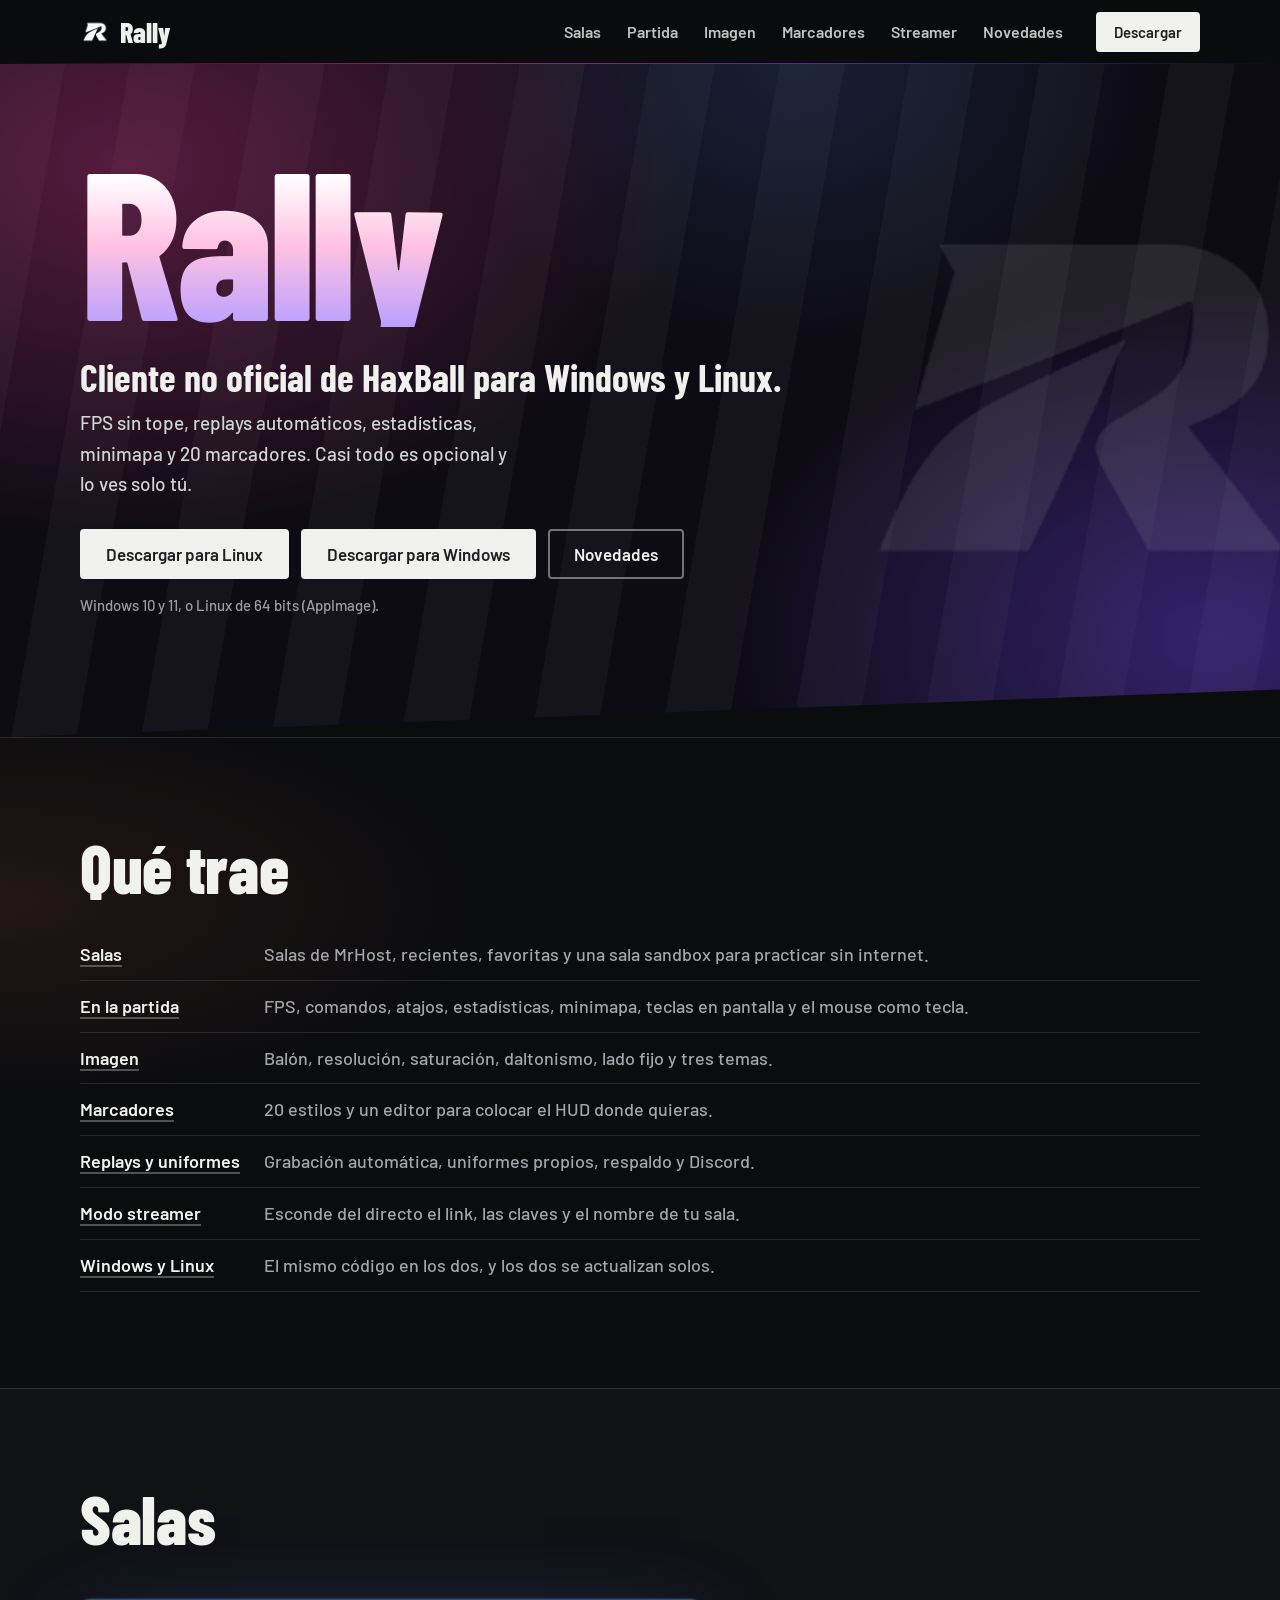
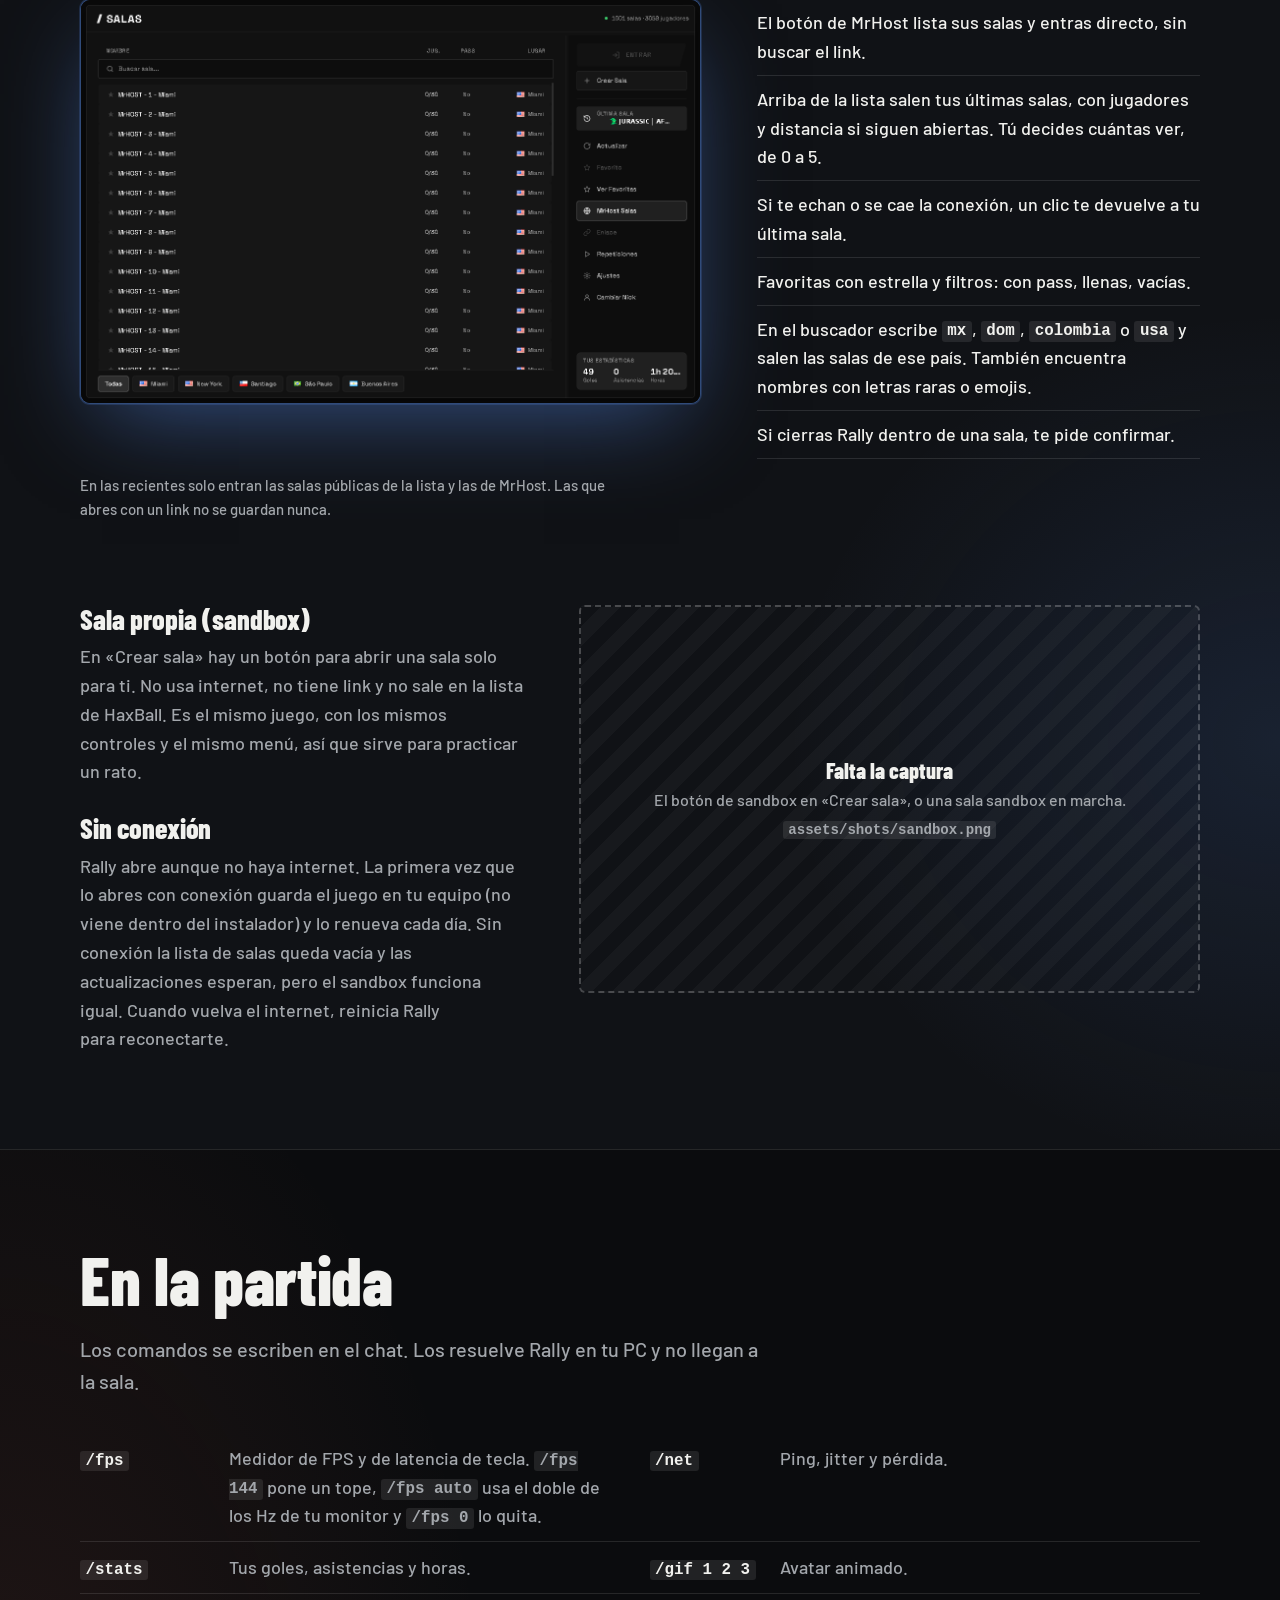
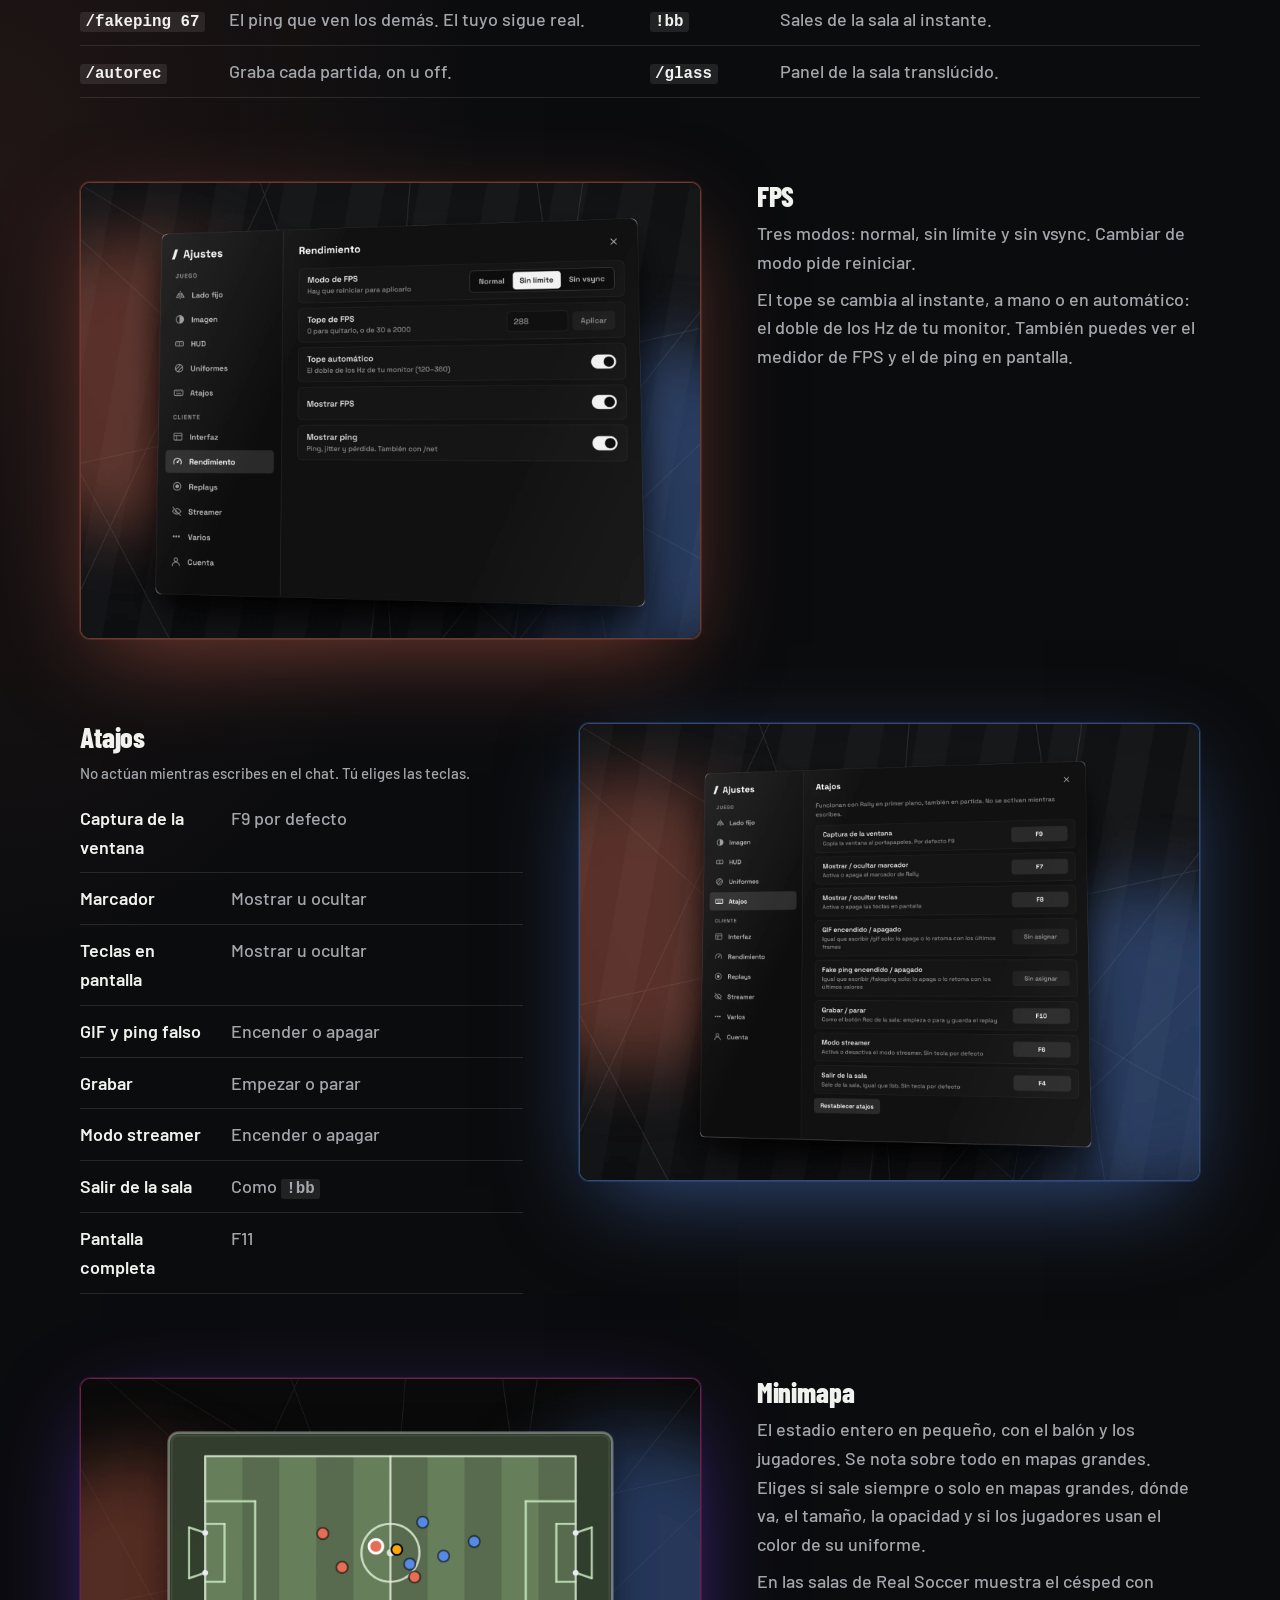
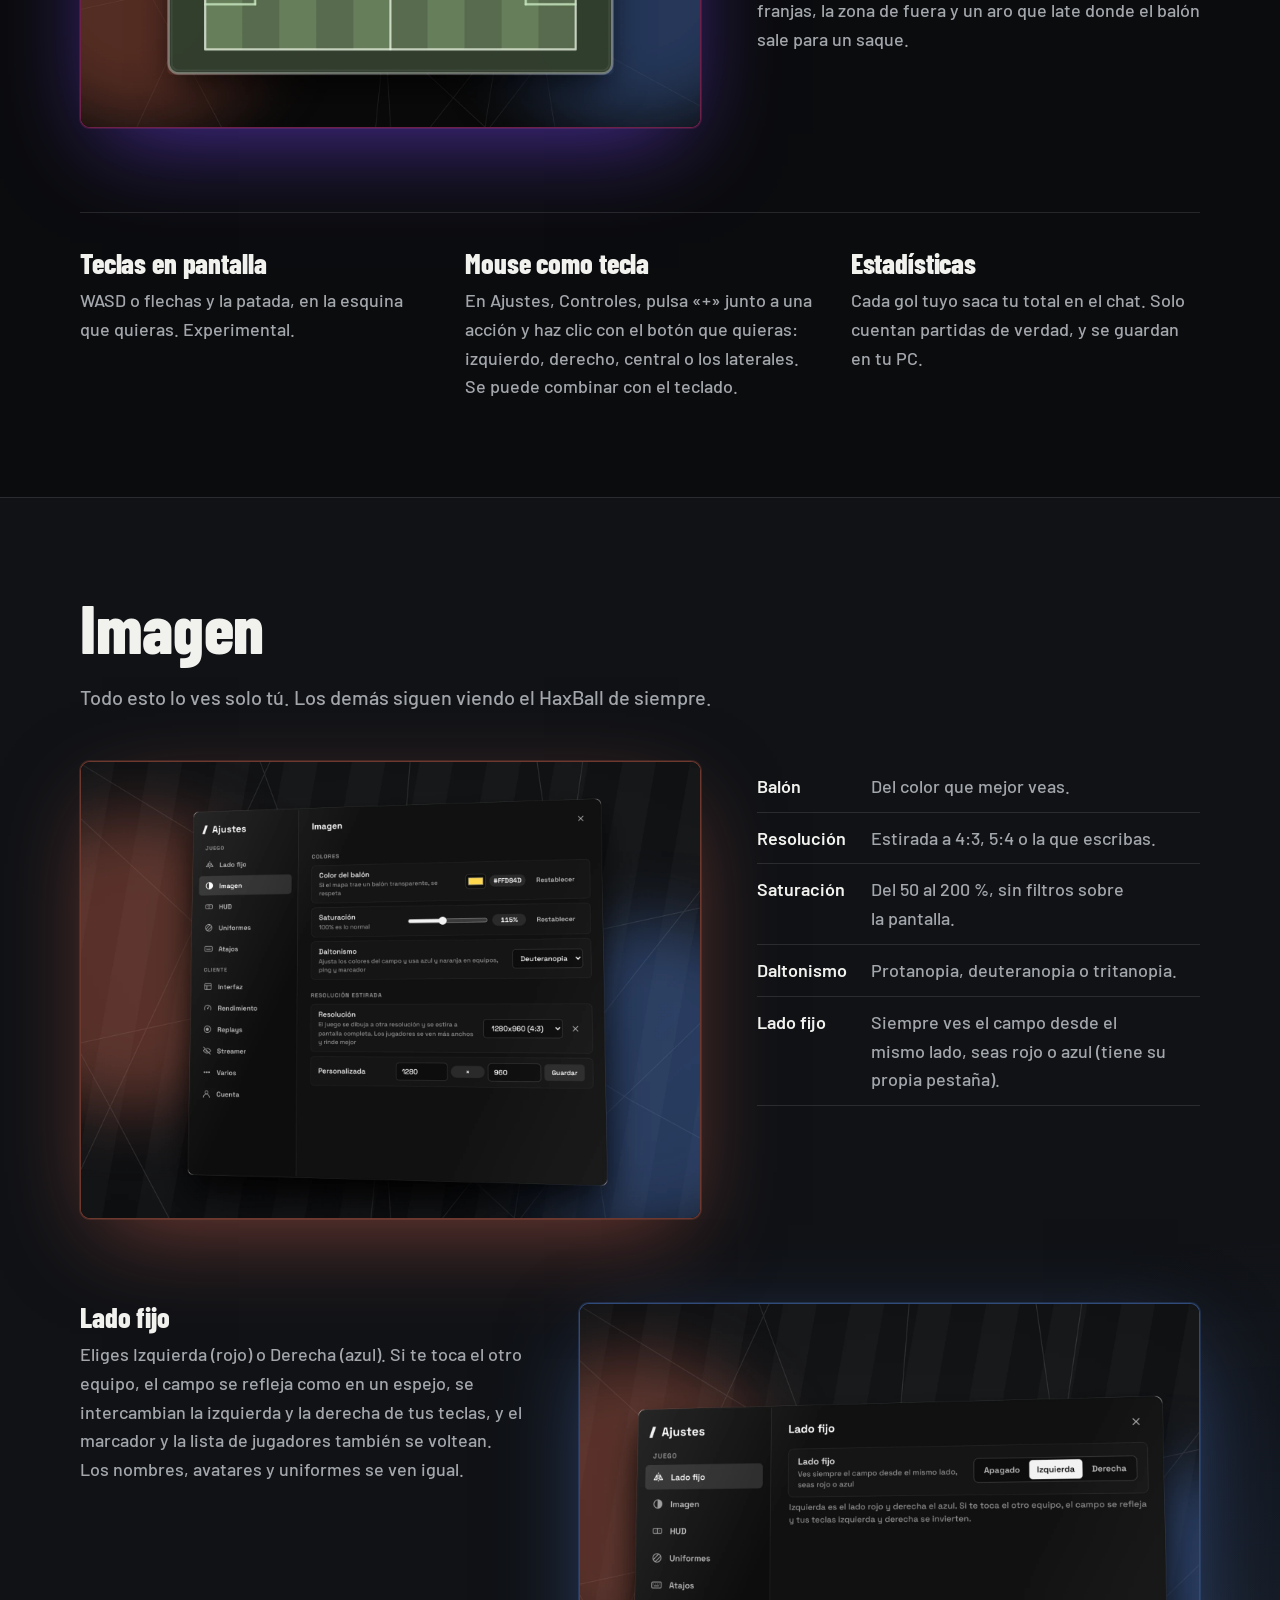
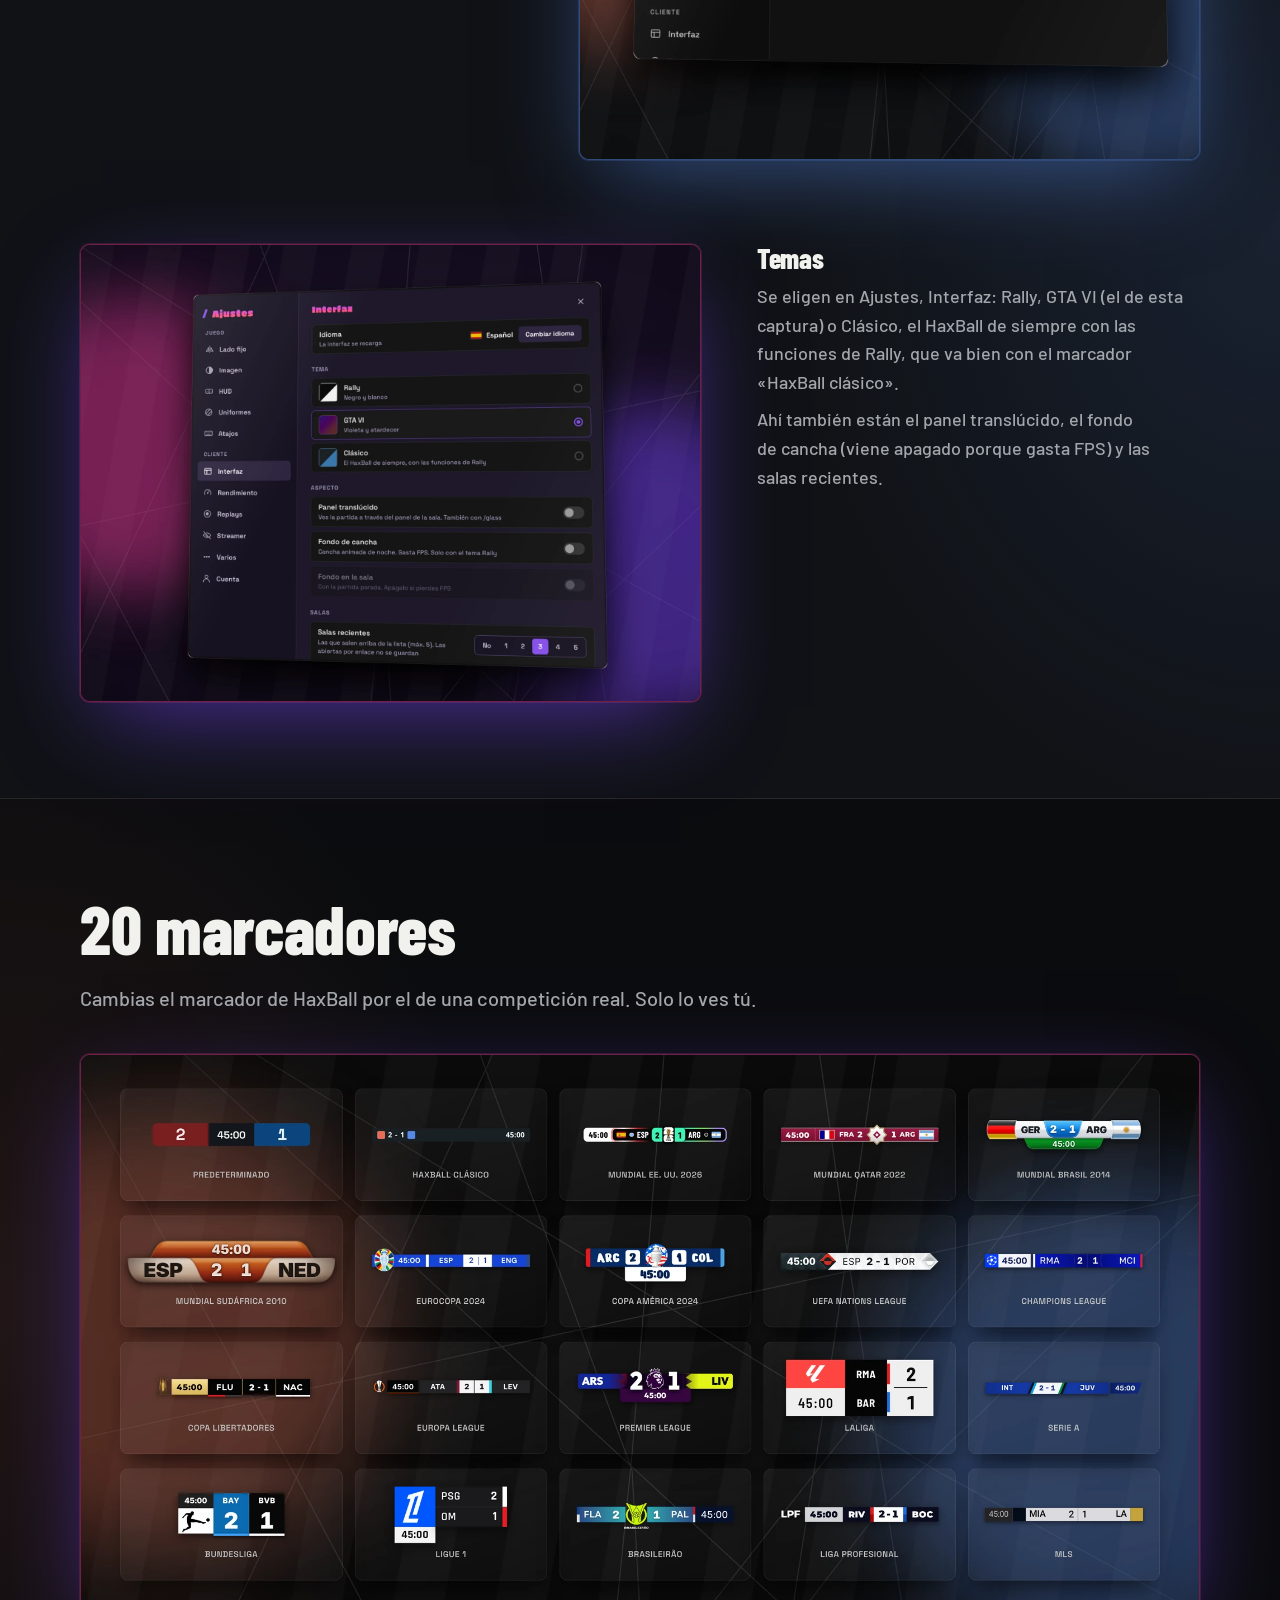
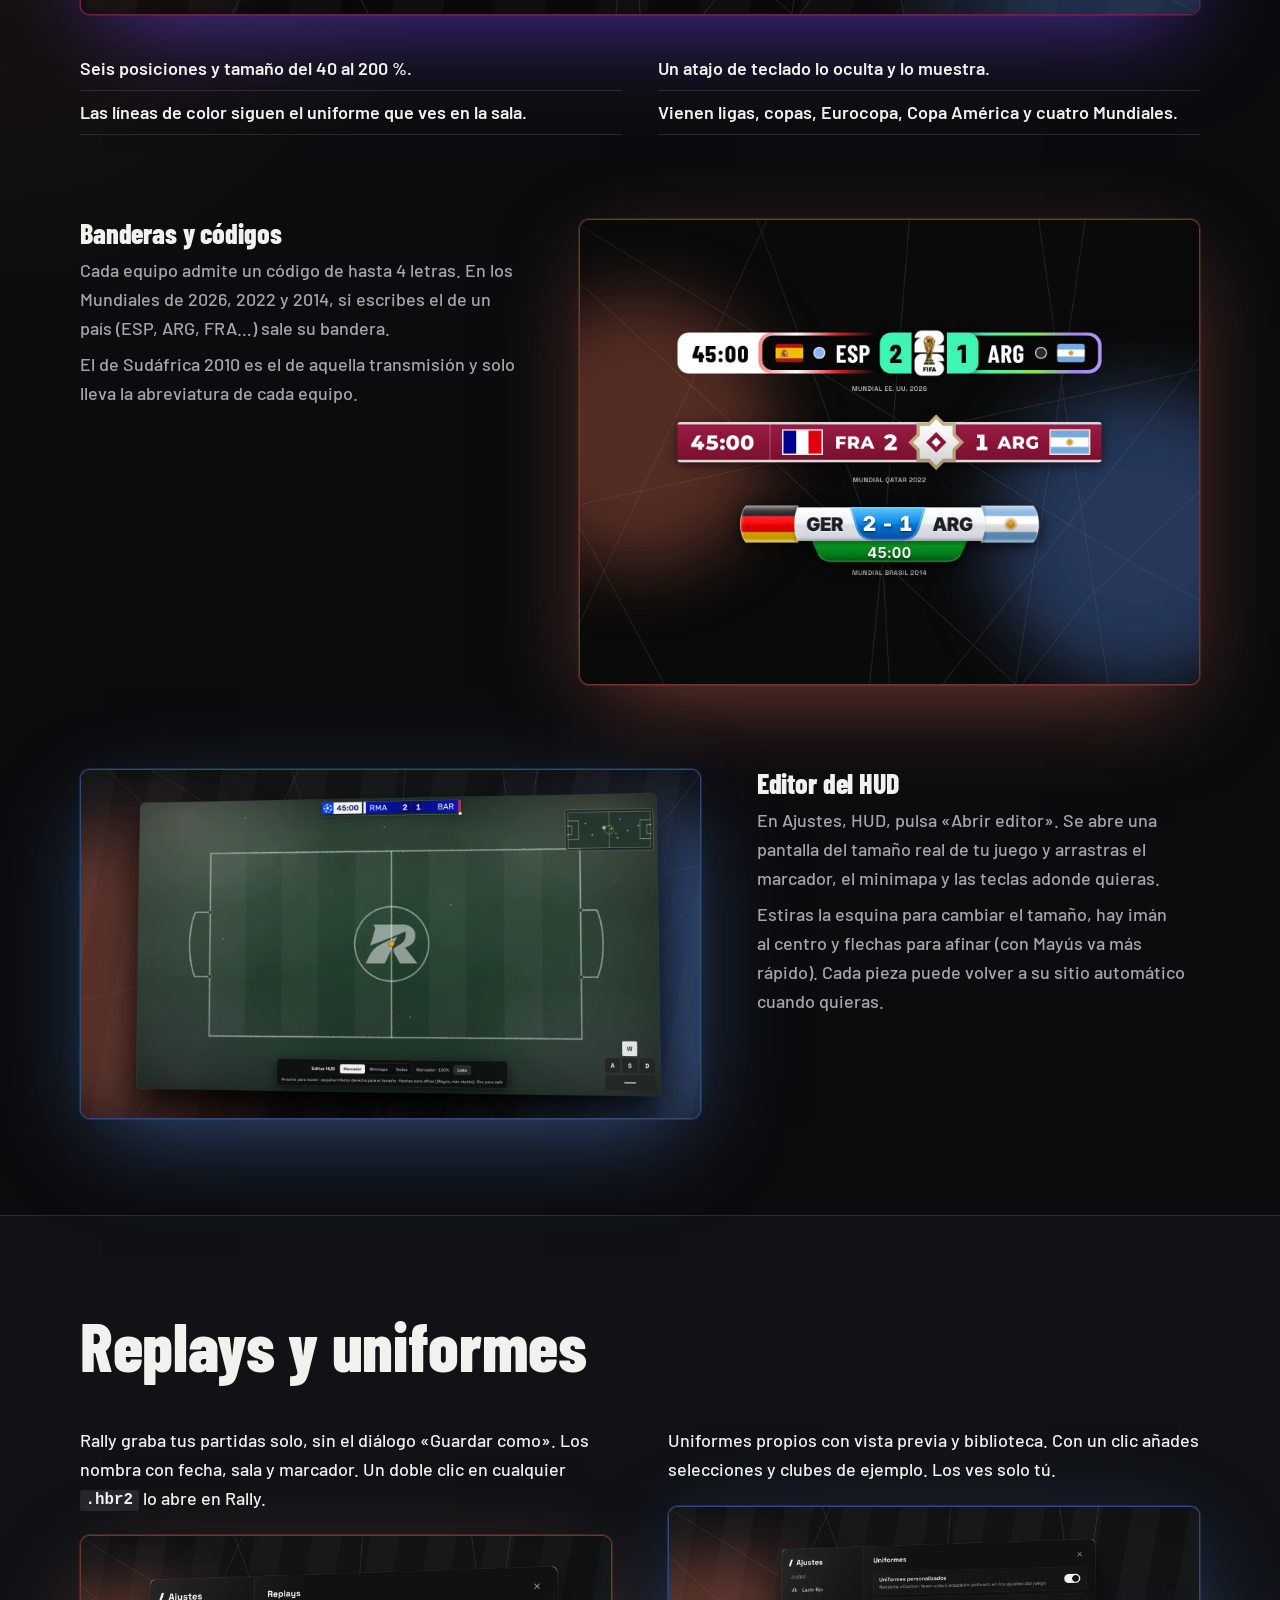
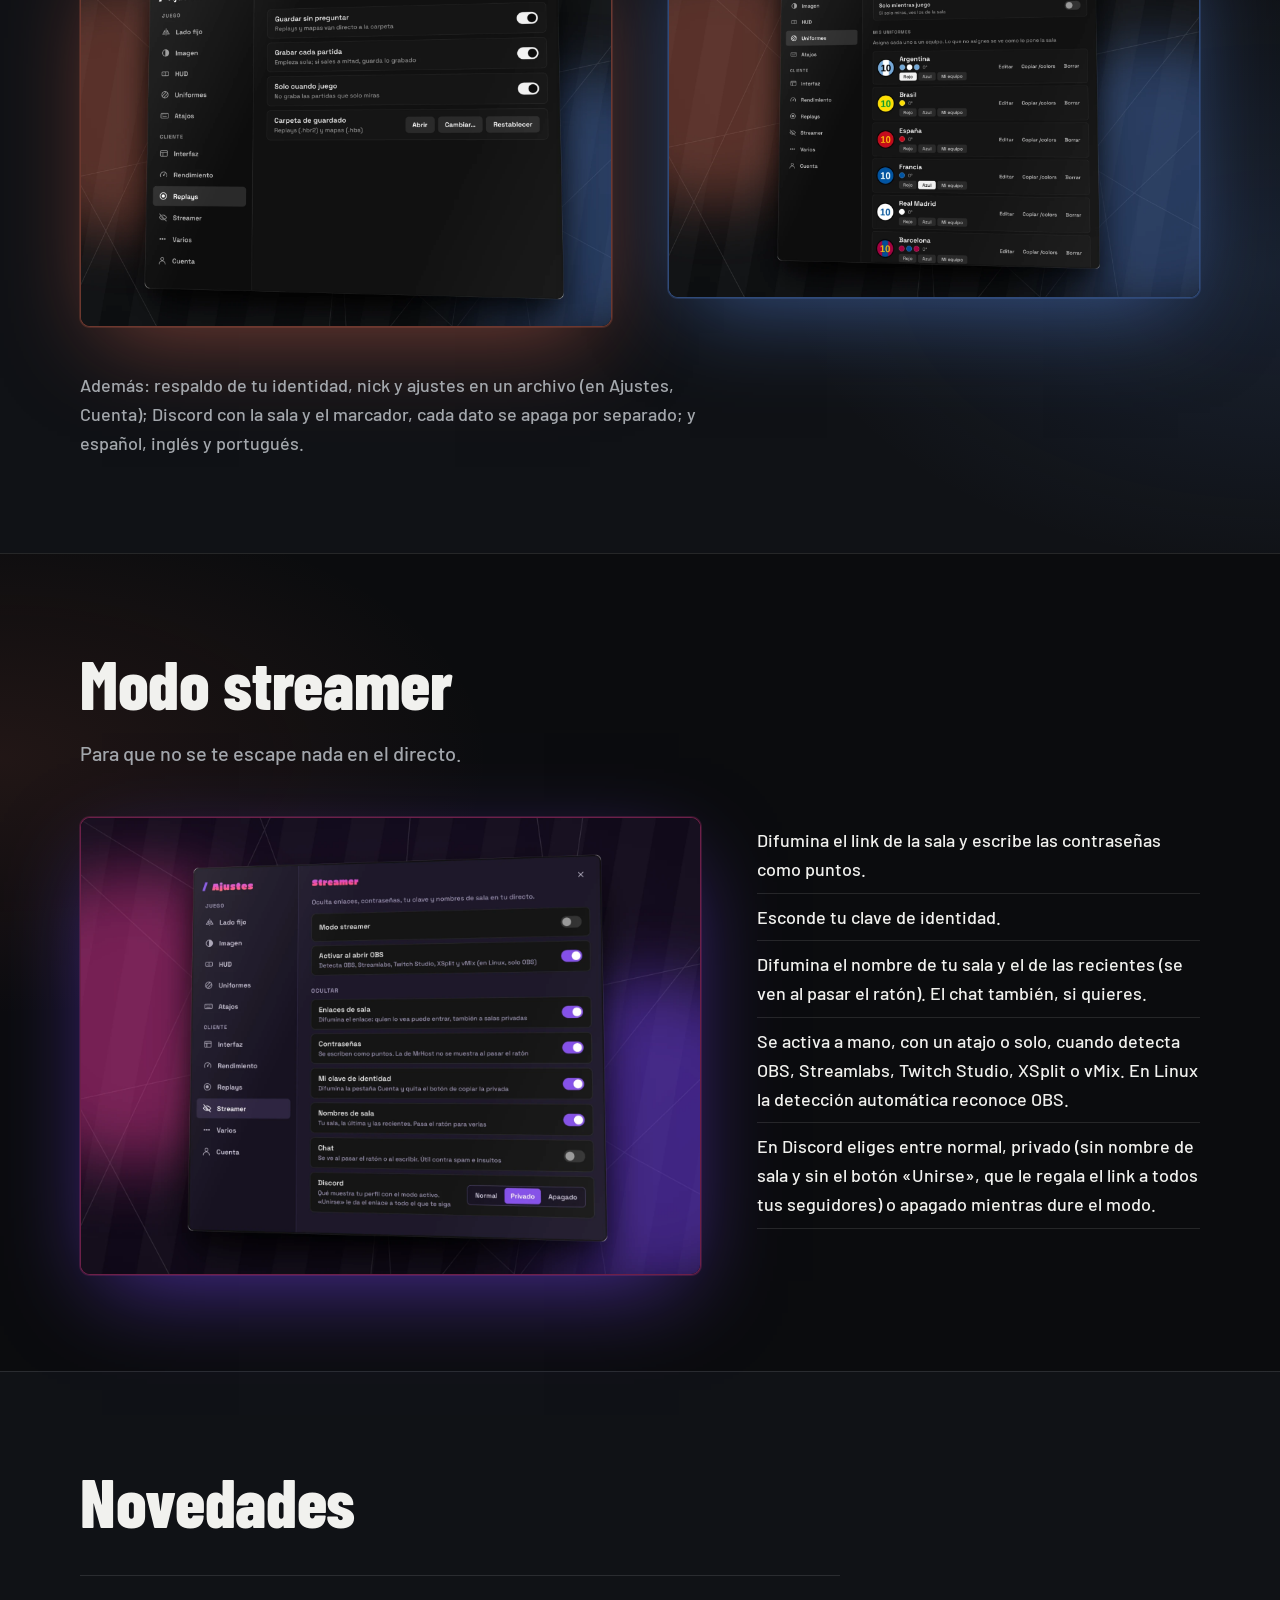
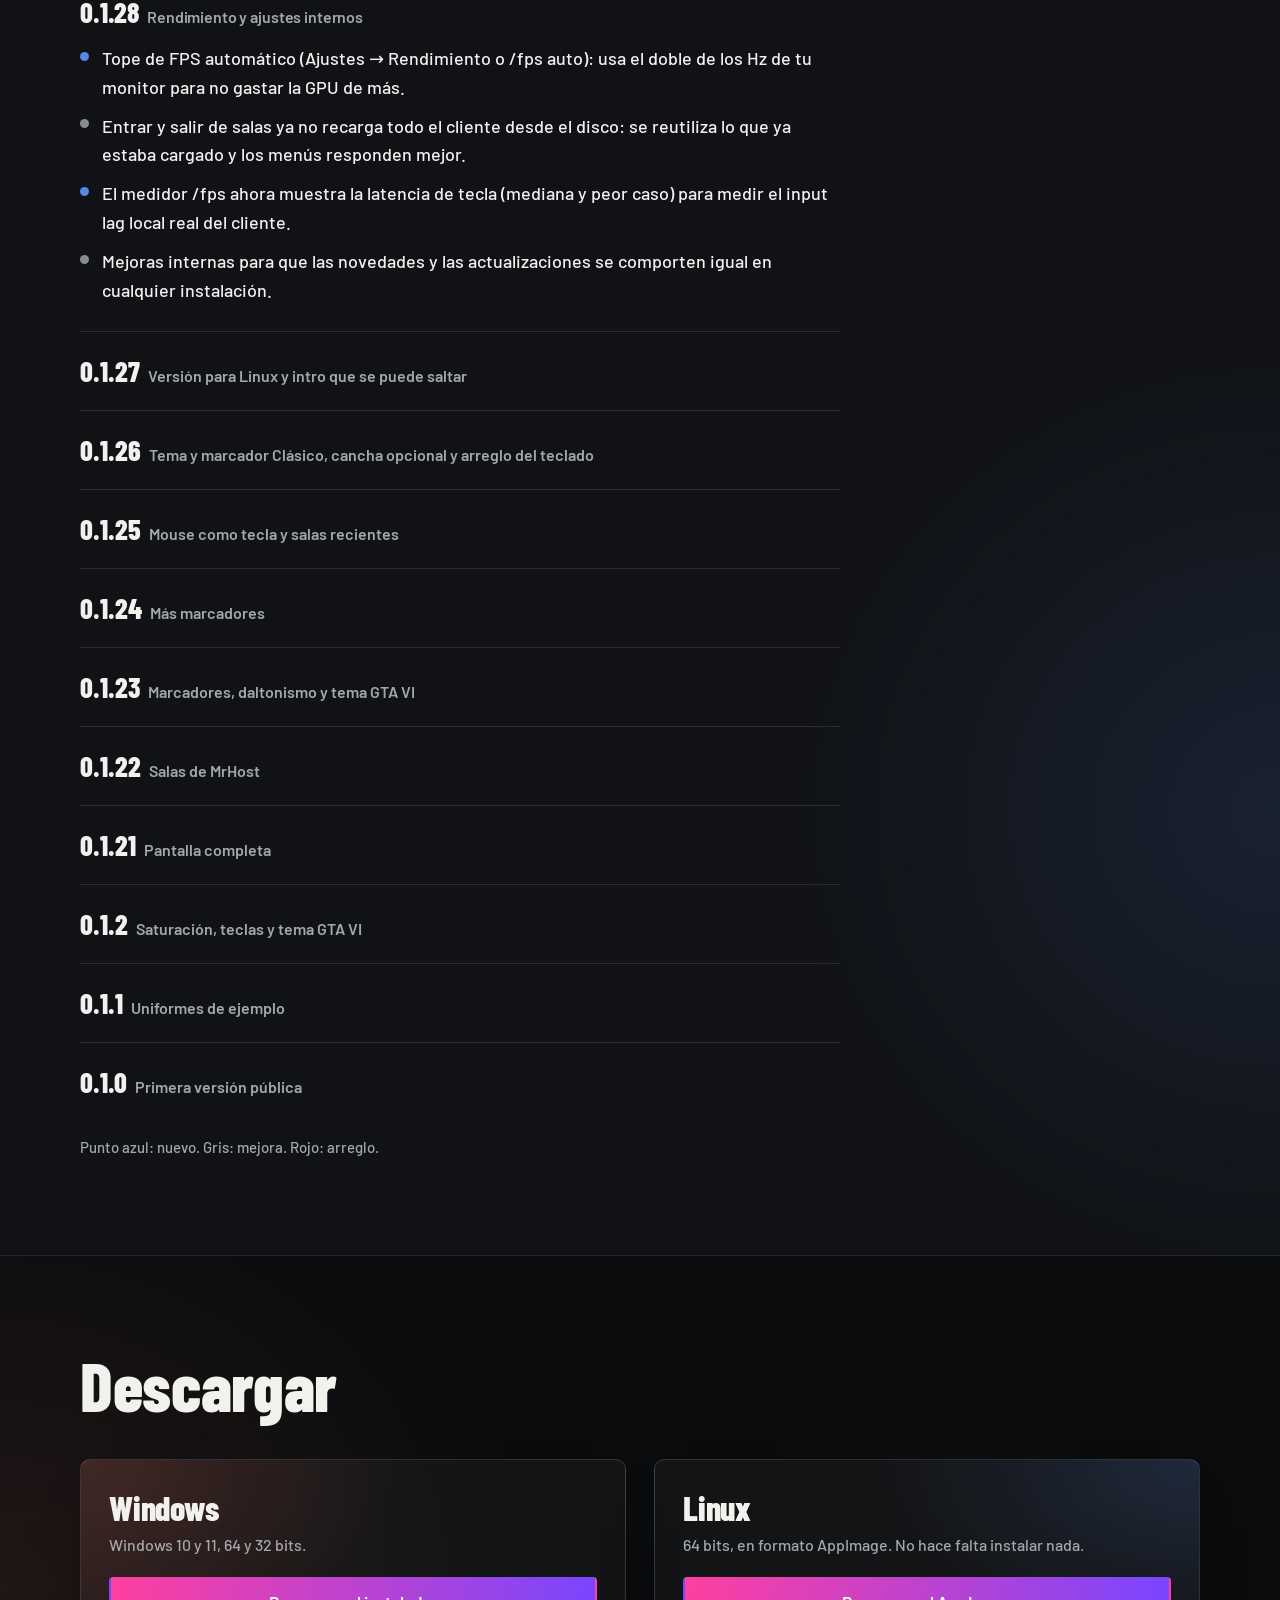
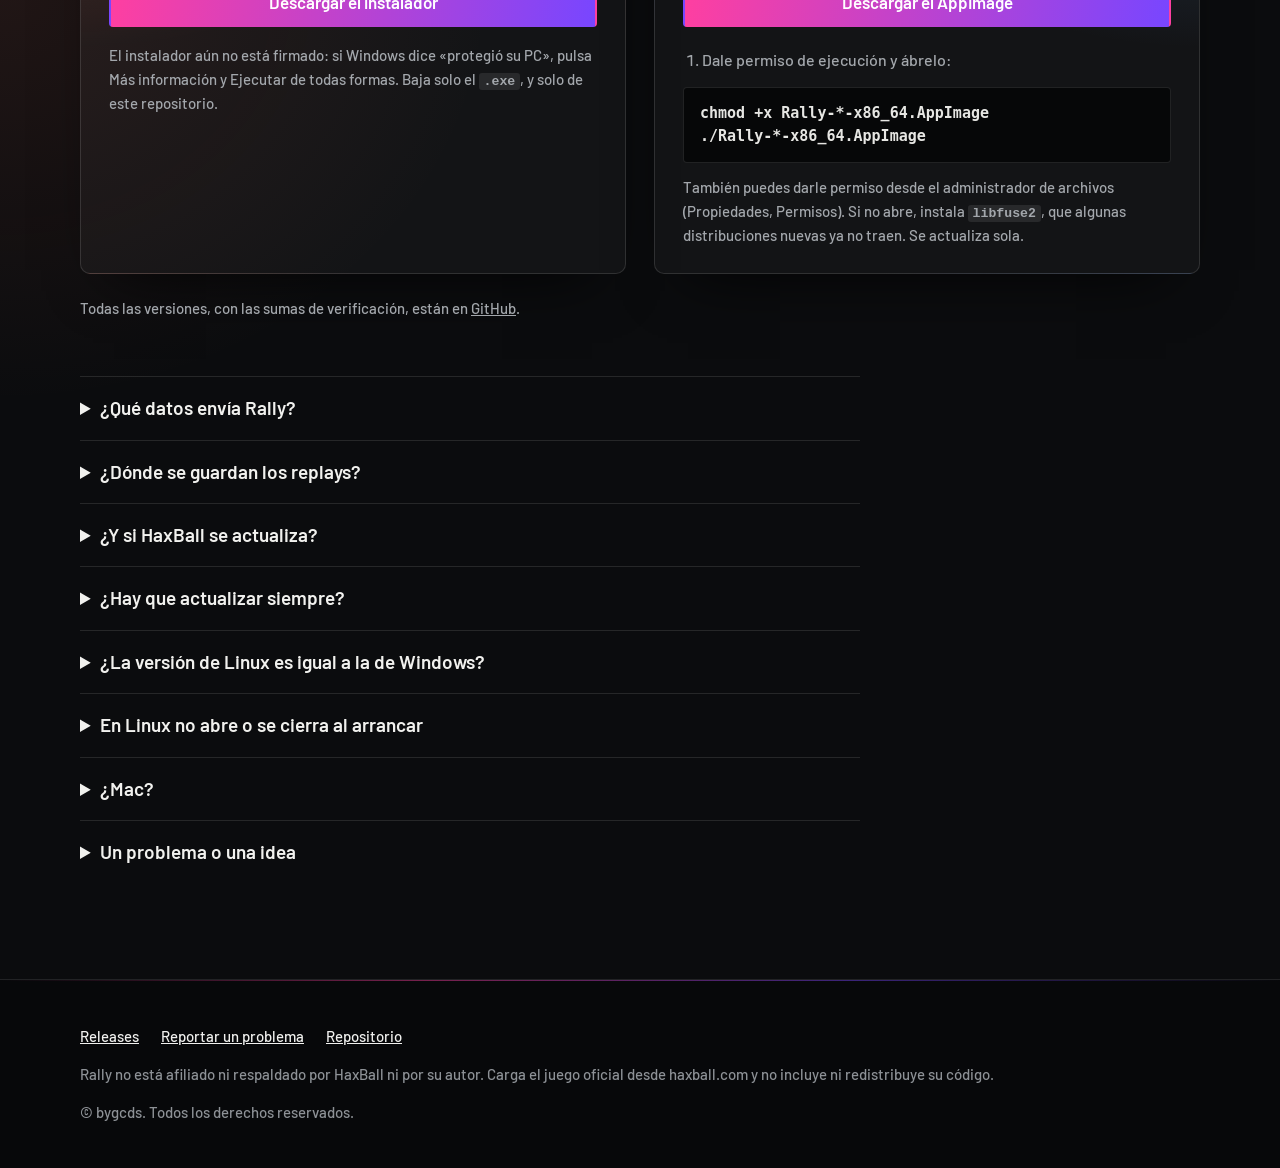
==== commit 82b26b82: "Add files via upload" ====
--- a/docs/index.html
+++ b/docs/index.html
@@ -5,7 +5,7 @@
 <meta name="viewport" content="width=device-width, initial-scale=1">
 <title>Rally, cliente no oficial de HaxBall para Windows y Linux</title>
 <meta name="description" content="Rally es un cliente no oficial de HaxBall para Windows y Linux. FPS sin tope, replays automáticos, estadísticas, minimapa, sala sandbox y 20 marcadores.">
-<meta name="theme-color" content="#1d1f21">
+<meta name="theme-color" content="#0b0c0e">
 <meta property="og:title" content="Rally, cliente no oficial de HaxBall">
 <meta property="og:description" content="FPS sin tope, replays automáticos, estadísticas, minimapa y 20 marcadores. Para Windows y Linux.">
 <link rel="icon" type="image/png" href="favicon.png">
@@ -57,7 +57,7 @@
   <div class="wrap">
     <h2>Salas</h2>
     <div class="split wide-l">
-      <figure class="slot" style="margin:0"><img src="assets/shots/lista-salas.png" alt="Lista de salas de Rally con las salas de MrHost" width="1260" height="820" loading="lazy" onerror="this.closest('figure').classList.add('pending')"><div class="ph"><div><b>Falta la captura</b><code>assets/shots/lista-salas.png</code></div></div></figure>
+      <figure class="slot glow-blue" style="margin:0"><img src="assets/shots/lista-salas.png" alt="Lista de salas de Rally con las salas de MrHost" width="1260" height="820" loading="lazy" onerror="this.closest('figure').classList.add('pending')"><div class="ph"><div><b>Falta la captura</b><code>assets/shots/lista-salas.png</code></div></div></figure>
       <ul class="list" style="margin-top:0">
         <li>El botón de MrHost lista sus salas y entras directo, sin buscar el link.</li>
         <li>Arriba de la lista salen tus últimas salas, con jugadores y distancia si siguen abiertas. Tú decides cuántas ver, de 0 a 5.</li>
@@ -76,7 +76,7 @@
         <h3 style="margin-top:28px">Sin conexión</h3>
         <p style="color:var(--soft);margin-top:8px">Rally abre aunque no haya internet. La primera vez que lo abres con conexión guarda el juego en tu equipo (no viene dentro del instalador) y lo renueva cada día. Sin conexión la lista de salas queda vacía y las actualizaciones esperan, pero el sandbox funciona igual. Cuando vuelva el internet, reinicia Rally para reconectarte.</p>
       </div>
-      <figure class="slot" style="margin:0;--r:16/10"><img src="assets/shots/sandbox.png" alt="Sala sandbox de Rally, abierta sin internet" width="1600" height="1000" loading="lazy" onerror="this.closest('figure').classList.add('pending')"><div class="ph"><div><b>Falta la captura</b>El botón de sandbox en «Crear sala», o una sala sandbox en marcha.<br><code>assets/shots/sandbox.png</code></div></div></figure>
+      <figure class="slot glow-red" style="margin:0;--r:16/10"><img src="assets/shots/sandbox.png" alt="Sala sandbox de Rally, abierta sin internet" width="1600" height="1000" loading="lazy" onerror="this.closest('figure').classList.add('pending')"><div class="ph"><div><b>Falta la captura</b>El botón de sandbox en «Crear sala», o una sala sandbox en marcha.<br><code>assets/shots/sandbox.png</code></div></div></figure>
     </div>
   </div>
 </section>
@@ -85,23 +85,31 @@
 <section id="partida">
   <div class="wrap">
     <h2>En la partida</h2>
-    <div class="split">
-      <div>
-        <p class="intro" style="margin:0 0 8px">Los comandos se escriben en el chat. Los resuelve Rally en tu PC y no llegan a la sala.</p>
-        <dl class="cmds">
-          <dt><code>/fps</code></dt><dd>Medidor de FPS y de latencia de tecla. <code>/fps 144</code> pone un tope, <code>/fps auto</code> usa el doble de los Hz de tu monitor y <code>/fps 0</code> lo quita.</dd>
-          <dt><code>/net</code></dt><dd>Ping, jitter y pérdida.</dd>
-          <dt><code>/stats</code></dt><dd>Tus goles, asistencias y horas.</dd>
-          <dt><code>/gif 1 2 3</code></dt><dd>Avatar animado.</dd>
-          <dt><code>/fakeping 67</code></dt><dd>El ping que ven los demás. El tuyo sigue real.</dd>
-          <dt><code>!bb</code></dt><dd>Sales de la sala al instante.</dd>
-          <dt><code>/autorec</code></dt><dd>Graba cada partida, on u off.</dd>
-          <dt><code>/glass</code></dt><dd>Panel de la sala translúcido.</dd>
-        </dl>
-      </div>
+    <p class="intro">Los comandos se escriben en el chat. Los resuelve Rally en tu PC y no llegan a la sala.</p>
+    <dl class="cmds two" style="margin-top:36px">
+      <dt><code>/fps</code></dt><dd>Medidor de FPS y de latencia de tecla. <code>/fps 144</code> pone un tope, <code>/fps auto</code> usa el doble de los Hz de tu monitor y <code>/fps 0</code> lo quita.</dd>
+      <dt><code>/net</code></dt><dd>Ping, jitter y pérdida.</dd>
+      <dt><code>/stats</code></dt><dd>Tus goles, asistencias y horas.</dd>
+      <dt><code>/gif 1 2 3</code></dt><dd>Avatar animado.</dd>
+      <dt><code>/fakeping 67</code></dt><dd>El ping que ven los demás. El tuyo sigue real.</dd>
+      <dt><code>!bb</code></dt><dd>Sales de la sala al instante.</dd>
+      <dt><code>/autorec</code></dt><dd>Graba cada partida, on u off.</dd>
+      <dt><code>/glass</code></dt><dd>Panel de la sala translúcido.</dd>
+    </dl>
+
+    <div class="split wide-l sub-h">
+      <figure class="slot glow-red" style="margin:0;--r:4/3"><img src="assets/shots/rendimiento.webp" alt="Ajustes de Rally, pestaña Rendimiento" width="1672" height="1232" loading="lazy" onerror="this.closest('figure').classList.add('pending')"><div class="ph"><div><b>Falta la captura</b><code>assets/shots/rendimiento.webp</code></div></div></figure>
+      <div>
+        <h3>FPS</h3>
+        <p style="color:var(--soft);margin-top:8px">Tres modos: normal, sin límite y sin vsync. Cambiar de modo pide reiniciar.</p>
+        <p style="color:var(--soft);margin-top:8px">El tope se cambia al instante, a mano o en automático: el doble de los Hz de tu monitor. También puedes ver el medidor de FPS y el de ping en pantalla.</p>
+      </div>
+    </div>
+
+    <div class="split wide-r sub-h">
       <div>
         <h3>Atajos</h3>
-        <p class="where" style="margin:6px 0 0">No actúan mientras escribes en el chat. Tú eliges las teclas.</p>
+        <p class="where" style="margin:8px 0 0">No actúan mientras escribes en el chat. Tú eliges las teclas.</p>
         <table class="keys"><tbody>
           <tr><th>Captura de la ventana</th><td>F9 por defecto</td></tr>
           <tr><th>Marcador</th><td>Mostrar u ocultar</td></tr>
@@ -112,31 +120,23 @@
           <tr><th>Salir de la sala</th><td>Como <code>!bb</code></td></tr>
           <tr><th>Pantalla completa</th><td>F11</td></tr>
         </tbody></table>
-        <figure class="slot" style="margin:24px 0 0;--r:4/3"><img src="assets/shots/atajos.png" alt="Ajustes de Rally, pestaña Atajos" width="1672" height="1232" loading="lazy" onerror="this.closest('figure').classList.add('pending')"><div class="ph"><div><b>Falta la captura</b>Ajustes, pestaña Atajos, con teclas asignadas.<br><code>assets/shots/atajos.png</code></div></div></figure>
-      </div>
-    </div>
-
-    <div class="split wide-r" style="margin-top:56px">
-      <div>
-        <h3>FPS</h3>
-        <p style="color:var(--soft);margin-top:8px">Tres modos: normal, sin límite y sin vsync. Cambiar de modo pide reiniciar. El tope se cambia al instante, a mano o en automático.</p>
-        <h3 style="margin-top:28px">Teclas en pantalla</h3>
-        <p style="color:var(--soft);margin-top:8px">WASD o flechas y la patada, en la esquina que quieras. Experimental.</p>
-        <h3 style="margin-top:28px">Mouse como tecla</h3>
-        <p style="color:var(--soft);margin-top:8px">En Ajustes, Controles, pulsa «+» junto a una acción y haz clic con el botón que quieras: izquierdo, derecho, central o los laterales. Se puede combinar con el teclado.</p>
-        <h3 style="margin-top:28px">Estadísticas</h3>
-        <p style="color:var(--soft);margin-top:8px">Cada gol tuyo saca tu total en el chat. Solo cuentan partidas de verdad, y se guardan en tu PC.</p>
-      </div>
-      <figure class="slot" style="margin:0;--r:4/3"><img src="assets/shots/rendimiento.png" alt="Ajustes de Rally, pestaña Rendimiento" width="1672" height="1232" loading="lazy" onerror="this.closest('figure').classList.add('pending')"><div class="ph"><div><b>Falta la captura</b><code>assets/shots/rendimiento.png</code></div></div></figure>
-    </div>
-
-    <div class="split sub-h">
-      <figure class="slot" style="margin:0;--r:16/9"><img src="assets/shots/sala.png" alt="Una partida en Rally con marcador, teclas y medidor de red" width="1600" height="900" loading="lazy" onerror="this.closest('figure').classList.add('pending')"><div class="ph"><div><b>Falta la captura</b>Una partida con marcador, teclas en pantalla y medidor de red a la vista.<br><code>assets/shots/sala.png</code></div></div></figure>
-      <figure class="slot" style="margin:0;--r:16/9"><img src="assets/shots/minimapa.png" alt="Minimapa de Rally en una sala con un campo grande" width="1600" height="900" loading="lazy" onerror="this.closest('figure').classList.add('pending')"><div class="ph"><div><b>Falta la captura</b>El minimapa en una sala de campo grande (Real Soccer).<br><code>assets/shots/minimapa.png</code></div></div></figure>
-    </div>
-    <div style="max-width:70ch;margin-top:36px">
-      <h3>Minimapa</h3>
-      <p style="color:var(--soft);margin-top:8px">El estadio entero en pequeño, con el balón y los jugadores. Se nota sobre todo en mapas grandes. Eliges si sale siempre o solo en mapas grandes, dónde va, el tamaño, la opacidad y si los jugadores usan el color de su uniforme. En las salas de Real Soccer muestra el césped con franjas, la zona de fuera y un aro que late donde el balón sale para un saque.</p>
+      </div>
+      <figure class="slot glow-blue" style="margin:0;--r:4/3"><img src="assets/shots/atajos.webp" alt="Ajustes de Rally, pestaña Atajos" width="1672" height="1232" loading="lazy" onerror="this.closest('figure').classList.add('pending')"><div class="ph"><div><b>Falta la captura</b><code>assets/shots/atajos.webp</code></div></div></figure>
+    </div>
+
+    <div class="split wide-l sub-h">
+      <figure class="slot glow-pink" style="margin:0;--r:16/9"><img src="assets/shots/minimapa.webp" alt="Minimapa de Rally con el campo grande de Real Soccer" width="1600" height="900" loading="lazy" onerror="this.closest('figure').classList.add('pending')"><div class="ph"><div><b>Falta la captura</b><code>assets/shots/minimapa.webp</code></div></div></figure>
+      <div>
+        <h3>Minimapa</h3>
+        <p style="color:var(--soft);margin-top:8px">El estadio entero en pequeño, con el balón y los jugadores. Se nota sobre todo en mapas grandes. Eliges si sale siempre o solo en mapas grandes, dónde va, el tamaño, la opacidad y si los jugadores usan el color de su uniforme.</p>
+        <p style="color:var(--soft);margin-top:8px">En las salas de Real Soccer muestra el césped con franjas, la zona de fuera y un aro que late donde el balón sale para un saque.</p>
+      </div>
+    </div>
+
+    <div class="mini">
+      <div><h3>Teclas en pantalla</h3><p style="color:var(--soft);margin-top:8px">WASD o flechas y la patada, en la esquina que quieras. Experimental.</p></div>
+      <div><h3>Mouse como tecla</h3><p style="color:var(--soft);margin-top:8px">En Ajustes, Controles, pulsa «+» junto a una acción y haz clic con el botón que quieras: izquierdo, derecho, central o los laterales. Se puede combinar con el teclado.</p></div>
+      <div><h3>Estadísticas</h3><p style="color:var(--soft);margin-top:8px">Cada gol tuyo saca tu total en el chat. Solo cuentan partidas de verdad, y se guardan en tu PC.</p></div>
     </div>
   </div>
 </section>
@@ -147,37 +147,30 @@
     <h2>Imagen</h2>
     <p class="intro">Todo esto lo ves solo tú. Los demás siguen viendo el HaxBall de siempre.</p>
     <div class="split wide-l">
-      <figure class="slot" style="margin:0"><img src="assets/shots/imagen.png" alt="Ajustes de Rally, pestaña Imagen" width="1672" height="1232" loading="lazy" onerror="this.closest('figure').classList.add('pending')"><div class="ph"><div><b>Falta la captura</b><code>assets/shots/imagen.png</code></div></div></figure>
+      <figure class="slot glow-red" style="margin:0"><img src="assets/shots/imagen.webp" alt="Ajustes de Rally, pestaña Imagen" width="1672" height="1232" loading="lazy" onerror="this.closest('figure').classList.add('pending')"><div class="ph"><div><b>Falta la captura</b><code>assets/shots/imagen.webp</code></div></div></figure>
       <dl class="cmds" style="margin:0">
         <dt>Balón</dt><dd>Del color que mejor veas.</dd>
         <dt>Resolución</dt><dd>Estirada a 4:3, 5:4 o la que escribas.</dd>
         <dt>Saturación</dt><dd>Del 50 al 200 %, sin filtros sobre la pantalla.</dd>
         <dt>Daltonismo</dt><dd>Protanopia, deuteranopia o tritanopia.</dd>
-        <dt>Lado fijo</dt><dd>Siempre ves el campo desde el mismo lado, seas rojo o azul.</dd>
-        <dt>Tema</dt><dd>Rally, GTA VI o Clásico.</dd>
-        <dt>Chat</dt><dd>Opacidad y tamaño de letra.</dd>
-        <dt>Cancha animada</dt><dd>Fondo opcional, viene apagado porque gasta FPS.</dd>
+        <dt>Lado fijo</dt><dd>Siempre ves el campo desde el mismo lado, seas rojo o azul (tiene su propia pestaña).</dd>
       </dl>
     </div>
 
-    <div class="split sub-h">
+    <div class="split wide-r sub-h">
       <div>
         <h3>Lado fijo</h3>
         <p style="color:var(--soft);margin-top:8px">Eliges Izquierda (rojo) o Derecha (azul). Si te toca el otro equipo, el campo se refleja como en un espejo, se intercambian la izquierda y la derecha de tus teclas, y el marcador y la lista de jugadores también se voltean. Los nombres, avatares y uniformes se ven igual.</p>
       </div>
-      <div>
-        <h3>Tema Clásico</h3>
-        <p style="color:var(--soft);margin-top:8px">El HaxBall de siempre, pero con todos los botones y funciones de Rally. Va bien con el marcador «HaxBall clásico».</p>
-      </div>
-    </div>
-
-    <div class="split" style="margin-top:44px">
-      <figure class="slot" style="margin:0;--r:16/10"><img src="assets/shots/daltonismo.png" alt="El mismo campo sin corrección y con el modo daltonismo" width="1600" height="1000" loading="lazy" onerror="this.closest('figure').classList.add('pending')"><div class="ph"><div><b>Falta la captura</b>El mismo campo sin corrección y con modo daltonismo.<br><code>assets/shots/daltonismo.png</code></div></div></figure>
-      <figure class="slot" style="margin:0;--r:16/10"><img src="assets/shots/tema-gta6.png" alt="Rally con el tema GTA VI" width="1600" height="1000" loading="lazy" onerror="this.closest('figure').classList.add('pending')"><div class="ph"><div><b>Falta la captura</b>La lista de salas o la sala con el tema GTA VI.<br><code>assets/shots/tema-gta6.png</code></div></div></figure>
-    </div>
-    <div class="split" style="margin-top:28px">
-      <figure class="slot" style="margin:0;--r:16/10"><img src="assets/shots/lado-fijo.png" alt="El mismo momento de juego con y sin lado fijo" width="1600" height="1000" loading="lazy" onerror="this.closest('figure').classList.add('pending')"><div class="ph"><div><b>Falta la captura</b>El mismo momento con el campo normal y con el campo reflejado por el lado fijo.<br><code>assets/shots/lado-fijo.png</code></div></div></figure>
-      <figure class="slot" style="margin:0;--r:16/10"><img src="assets/shots/tema-clasico.png" alt="Rally con el tema Clásico" width="1600" height="1000" loading="lazy" onerror="this.closest('figure').classList.add('pending')"><div class="ph"><div><b>Falta la captura</b>La lista de salas o una sala con el tema Clásico.<br><code>assets/shots/tema-clasico.png</code></div></div></figure>
+      <figure class="slot glow-blue" style="margin:0;--r:4/3"><img src="assets/shots/lado-fijo.webp" alt="Ajustes de Rally, pestaña Lado fijo" width="1672" height="1232" loading="lazy" onerror="this.closest('figure').classList.add('pending')"><div class="ph"><div><b>Falta la captura</b><code>assets/shots/lado-fijo.webp</code></div></div></figure>
+    </div>
+    <div class="split wide-l sub-h">
+      <figure class="slot glow-pink" style="margin:0;--r:4/3"><img src="assets/shots/tema-gta6.webp" alt="Ajustes de Rally con el tema GTA VI" width="1672" height="1232" loading="lazy" onerror="this.closest('figure').classList.add('pending')"><div class="ph"><div><b>Falta la captura</b><code>assets/shots/tema-gta6.webp</code></div></div></figure>
+      <div>
+        <h3>Temas</h3>
+        <p style="color:var(--soft);margin-top:8px">Se eligen en Ajustes, Interfaz: Rally, GTA VI (el de esta captura) o Clásico, el HaxBall de siempre con las funciones de Rally, que va bien con el marcador «HaxBall clásico».</p>
+        <p style="color:var(--soft);margin-top:8px">Ahí también están el panel translúcido, el fondo de cancha (viene apagado porque gasta FPS) y las salas recientes.</p>
+      </div>
     </div>
   </div>
 </section>
@@ -187,30 +180,30 @@
   <div class="wrap">
     <h2>20 marcadores</h2>
     <p class="intro">Cambias el marcador de HaxBall por el de una competición real. Solo lo ves tú.</p>
-    <div class="split wide-r" style="margin-bottom:36px">
-      <div>
-        <ul class="cols"><li>Predeterminado</li><li>HaxBall clásico</li><li>Champions League</li><li>Europa League</li><li>UEFA Nations League</li><li>Premier League</li><li>LaLiga</li><li>Serie A</li><li>Bundesliga</li><li>Ligue 1</li><li>MLS</li><li>Liga Profesional</li><li>Brasileirão</li><li>Copa Libertadores</li><li>Eurocopa 2024</li><li>Copa América 2024</li><li>Mundial EE. UU. 2026</li><li>Mundial Qatar 2022</li><li>Mundial Brasil 2014</li><li>Mundial Sudáfrica 2010</li></ul>
-      </div>
-      <ul class="list" style="margin-top:0">
-        <li>Seis posiciones y tamaño del 40 al 200 %.</li>
-        <li>Las líneas de color siguen el uniforme que ves en la sala.</li>
-        <li>Códigos de hasta 4 letras por equipo. En los Mundiales de 2026, 2022 y 2014, ESP o ARG ponen la bandera.</li>
-        <li>El de Sudáfrica 2010 es el de aquella transmisión: solo la abreviatura de cada equipo.</li>
-        <li>Un atajo de teclado lo oculta y lo muestra.</li>
-      </ul>
-    </div>
-    <figure class="slot" style="margin:0;--r:16/6"><img src="assets/shots/marcadores-20.png" alt="Los 20 marcadores de Rally, uno junto a otro" width="2000" height="750" loading="lazy" onerror="this.closest('figure').classList.add('pending')"><div class="ph"><div><b>Falta la captura</b>Los 20 marcadores en una sola imagen, en el orden de la lista de arriba.<br><code>assets/shots/marcadores-20.png</code></div></div></figure>
-    <div class="split" style="margin-top:28px">
-      <figure class="slot" style="--r:4/3"><img src="assets/shots/marcador-ajustes.png" alt="Ajustes de Rally, pestaña HUD, con la lista de marcadores" width="1672" height="1232" loading="lazy" onerror="this.closest('figure').classList.add('pending')"><div class="ph"><div><b>Falta la captura</b>Ajustes, pestaña HUD, estilos en 2 columnas con vista previa.<br><code>assets/shots/marcador-ajustes.png</code></div></div></figure>
-      <figure class="slot" style="--r:4/3"><img src="assets/shots/marcador-mundial-banderas.png" alt="Marcador del Mundial 2026 con dos banderas" width="1600" height="1200" loading="lazy" onerror="this.closest('figure').classList.add('pending')"><div class="ph"><div><b>Falta la captura</b>Marcador del Mundial 2026 con dos banderas (por ejemplo ESP y ARG).<br><code>assets/shots/marcador-mundial-banderas.png</code></div></div></figure>
-    </div>
+    <figure class="slot glow-pink" style="margin:40px 0 0;--r:2/1"><img src="assets/shots/marcadores-20.webp" alt="Los 20 marcadores de Rally, cada uno con el nombre de su competición" width="2000" height="1000" loading="lazy" onerror="this.closest('figure').classList.add('pending')"><div class="ph"><div><b>Falta la captura</b><code>assets/shots/marcadores-20.webp</code></div></div></figure>
+    <ul class="cols" style="margin-top:32px">
+      <li>Seis posiciones y tamaño del 40 al 200 %.</li>
+      <li>Las líneas de color siguen el uniforme que ves en la sala.</li>
+      <li>Un atajo de teclado lo oculta y lo muestra.</li>
+      <li>Vienen ligas, copas, Eurocopa, Copa América y cuatro Mundiales.</li>
+    </ul>
 
     <div class="split wide-r sub-h">
       <div>
+        <h3>Banderas y códigos</h3>
+        <p style="color:var(--soft);margin-top:8px">Cada equipo admite un código de hasta 4 letras. En los Mundiales de 2026, 2022 y 2014, si escribes el de un país (ESP, ARG, FRA…) sale su bandera.</p>
+        <p style="color:var(--soft);margin-top:8px">El de Sudáfrica 2010 es el de aquella transmisión y solo lleva la abreviatura de cada equipo.</p>
+      </div>
+      <figure class="slot glow-red" style="margin:0;--r:4/3"><img src="assets/shots/marcador-mundial-banderas.webp" alt="Marcadores de los Mundiales 2026, 2022 y 2014 con banderas" width="1600" height="1200" loading="lazy" onerror="this.closest('figure').classList.add('pending')"><div class="ph"><div><b>Falta la captura</b><code>assets/shots/marcador-mundial-banderas.webp</code></div></div></figure>
+    </div>
+
+    <div class="split wide-l sub-h">
+      <figure class="slot glow-blue" style="margin:0;--r:16/9"><img src="assets/shots/editor-hud.webp" alt="Editor del HUD de Rally con el marcador, el minimapa y las teclas" width="1600" height="900" loading="lazy" onerror="this.closest('figure').classList.add('pending')"><div class="ph"><div><b>Falta la captura</b><code>assets/shots/editor-hud.webp</code></div></div></figure>
+      <div>
         <h3>Editor del HUD</h3>
-        <p style="color:var(--soft);margin-top:8px">En Ajustes, HUD, pulsa «Abrir editor». Se abre una pantalla del tamaño real de tu juego y arrastras el marcador, el minimapa y las teclas adonde quieras. Estiras la esquina para cambiar el tamaño, hay imán al centro y flechas para afinar (con Mayús va más rápido). Cada pieza puede volver a su sitio automático cuando quieras.</p>
-      </div>
-      <figure class="slot" style="margin:0;--r:16/9"><img src="assets/shots/editor-hud.png" alt="El editor del HUD de Rally con el marcador, el minimapa y las teclas" width="1600" height="900" loading="lazy" onerror="this.closest('figure').classList.add('pending')"><div class="ph"><div><b>Falta la captura</b>El editor del HUD con marcador, minimapa y teclas colocados.<br><code>assets/shots/editor-hud.png</code></div></div></figure>
+        <p style="color:var(--soft);margin-top:8px">En Ajustes, HUD, pulsa «Abrir editor». Se abre una pantalla del tamaño real de tu juego y arrastras el marcador, el minimapa y las teclas adonde quieras.</p>
+        <p style="color:var(--soft);margin-top:8px">Estiras la esquina para cambiar el tamaño, hay imán al centro y flechas para afinar (con Mayús va más rápido). Cada pieza puede volver a su sitio automático cuando quieras.</p>
+      </div>
     </div>
   </div>
 </section>
@@ -222,11 +215,11 @@
     <div class="split">
       <div>
         <p>Rally graba tus partidas solo, sin el diálogo «Guardar como». Los nombra con fecha, sala y marcador. Un doble clic en cualquier <code>.hbr2</code> lo abre en Rally.</p>
-        <figure class="slot" style="margin:22px 0 0"><img src="assets/shots/replays.png" alt="Ajustes de Rally, pestaña Replays" width="1672" height="1232" loading="lazy" onerror="this.closest('figure').classList.add('pending')"><div class="ph"><div><b>Falta la captura</b><code>assets/shots/replays.png</code></div></div></figure>
+        <figure class="slot glow-red" style="margin:22px 0 0"><img src="assets/shots/replays.webp" alt="Ajustes de Rally, pestaña Replays" width="1672" height="1232" loading="lazy" onerror="this.closest('figure').classList.add('pending')"><div class="ph"><div><b>Falta la captura</b><code>assets/shots/replays.webp</code></div></div></figure>
       </div>
       <div>
         <p>Uniformes propios con vista previa y biblioteca. Con un clic añades selecciones y clubes de ejemplo. Los ves solo tú.</p>
-        <figure class="slot" style="margin:22px 0 0"><img src="assets/shots/uniformes.png" alt="Ajustes de Rally, pestaña Uniformes" width="1672" height="1232" loading="lazy" onerror="this.closest('figure').classList.add('pending')"><div class="ph"><div><b>Falta la captura</b><code>assets/shots/uniformes.png</code></div></div></figure>
+        <figure class="slot glow-blue" style="margin:22px 0 0"><img src="assets/shots/uniformes.webp" alt="Ajustes de Rally, pestaña Uniformes" width="1672" height="1232" loading="lazy" onerror="this.closest('figure').classList.add('pending')"><div class="ph"><div><b>Falta la captura</b><code>assets/shots/uniformes.webp</code></div></div></figure>
       </div>
     </div>
     <p style="margin-top:44px;max-width:62ch;color:var(--soft)">Además: respaldo de tu identidad, nick y ajustes en un archivo (en Ajustes, Cuenta); Discord con la sala y el marcador, cada dato se apaga por separado; y español, inglés y portugués.</p>
@@ -239,7 +232,7 @@
     <h2>Modo streamer</h2>
     <p class="intro">Para que no se te escape nada en el directo.</p>
     <div class="split wide-l">
-      <figure class="slot" style="margin:0;--r:4/3"><img src="assets/shots/streamer.png" alt="Ajustes de Rally, pestaña Streamer" width="1672" height="1232" loading="lazy" onerror="this.closest('figure').classList.add('pending')"><div class="ph"><div><b>Falta la captura</b>Ajustes, pestaña Streamer, o una sala con el link y las claves difuminados.<br><code>assets/shots/streamer.png</code></div></div></figure>
+      <figure class="slot glow-pink" style="margin:0;--r:4/3"><img src="assets/shots/streamer.webp" alt="Ajustes de Rally, pestaña Streamer" width="1672" height="1232" loading="lazy" onerror="this.closest('figure').classList.add('pending')"><div class="ph"><div><b>Falta la captura</b>Ajustes, pestaña Streamer, o una sala con el link y las claves difuminados.<br><code>assets/shots/streamer.webp</code></div></div></figure>
       <div>
         <ul class="list" style="margin-top:0">
           <li>Difumina el link de la sala y escribe las contraseñas como puntos.</li>
--- a/docs/styles.css
+++ b/docs/styles.css
@@ -78,3 +78,48 @@
 .faq.wide{max-width:780px;margin-top:56px}
 .sub-h{margin-top:44px}
 .note{font-size:15px;color:var(--soft);margin-top:14px;max-width:70ch}
+/* ---- Tema oscuro: mismo mundo que las capturas (negro con luz roja y azul) y toques GTA VI ---- */
+:root{--ink:#f1f1ee;--soft:#a3a7ac;--line:rgba(255,255,255,.11);--bg:#0b0c0e;--bg2:#101216;--pink:#ff3fa0;--violet:#7846ff;color-scheme:dark}
+html{background:var(--bg)}
+body{background:var(--bg);color:var(--ink)}
+::selection{background:var(--pink);color:#fff}
+code,kbd{background:rgba(255,255,255,.09)}
+main>section:not(.hero){background:radial-gradient(55% 45% at 0% 25%,rgba(229,110,86,.10),transparent 70%),var(--bg)}
+main>section.paper{background:radial-gradient(55% 45% at 100% 70%,rgba(86,137,229,.13),transparent 70%),var(--bg2)}
+main>section+section{border-top:1px solid var(--line)}
+.nav{background:rgba(11,12,14,.84);-webkit-backdrop-filter:blur(14px);backdrop-filter:blur(14px);border-bottom:0;position:sticky}
+.nav:after{content:"";position:absolute;left:0;right:0;bottom:0;height:1px;background:linear-gradient(90deg,transparent,var(--pink),var(--violet),transparent);opacity:.55}
+.hero{background-color:#0d0b14;background-image:radial-gradient(70% 90% at 10% 15%,rgba(255,63,160,.30),transparent 62%),radial-gradient(60% 80% at 95% 85%,rgba(120,70,255,.38),transparent 64%),radial-gradient(40% 60% at 62% 0%,rgba(86,137,229,.16),transparent 70%),repeating-linear-gradient(100deg,rgba(255,255,255,.03) 0 64px,transparent 64px 128px)}
+.hero h1{background:linear-gradient(180deg,#fff 15%,#ffc1e2 55%,#b9a0ff 100%);-webkit-background-clip:text;background-clip:text;color:transparent;-webkit-text-fill-color:transparent}
+.hero p.lead{color:#d2d4d8}
+.btn.dark{background:linear-gradient(100deg,var(--pink),var(--violet));border-color:transparent;color:#fff}
+.btn.dark:hover{background:linear-gradient(100deg,var(--pink),var(--violet));filter:brightness(1.12)}
+.plat{background:rgba(255,255,255,.035);border:1px solid rgba(255,255,255,.12);border-radius:10px;box-shadow:0 30px 60px -34px rgba(0,0,0,.9)}
+.plats .plat:first-child{background:radial-gradient(90% 70% at 0% 0%,rgba(229,110,86,.16),transparent 65%),rgba(255,255,255,.035)}
+.plats .plat:last-child{background:radial-gradient(90% 70% at 100% 0%,rgba(86,137,229,.18),transparent 65%),rgba(255,255,255,.035)}
+pre{background:#060708;border:1px solid var(--line)}
+figure.slot img{border-radius:10px;border:1px solid rgba(255,255,255,.1);background:var(--bg);box-shadow:0 34px 70px -36px rgba(0,0,0,.95)}
+.ph{border-color:rgba(255,255,255,.22);background:repeating-linear-gradient(135deg,transparent 0 14px,rgba(255,255,255,.03) 14px 28px);color:var(--soft)}
+.ph b{color:var(--ink)}
+.cmds dt a{border-bottom-color:rgba(255,255,255,.28)}
+footer{background:#07080a;color:#8d9196;border-top:1px solid var(--line)}
+/* ---- Más aire entre bloques y luz propia en algunas capturas ---- */
+.sub-h{margin-top:84px}
+figure.slot.glow-red img{border-color:rgba(229,110,86,.45);box-shadow:0 0 0 1px rgba(229,110,86,.18),0 28px 90px -22px rgba(229,110,86,.5)}
+figure.slot.glow-blue img{border-color:rgba(86,137,229,.5);box-shadow:0 0 0 1px rgba(86,137,229,.2),0 28px 90px -22px rgba(86,137,229,.55)}
+figure.slot.glow-pink img{border-color:rgba(255,63,160,.4);box-shadow:0 0 0 1px rgba(255,63,160,.16),0 28px 90px -22px rgba(120,70,255,.6)}
+/* ---- En la partida: comandos a dos columnas y funciones sueltas ---- */
+.cmds.two{grid-template-columns:max-content 1fr max-content 1fr;column-gap:0}
+.cmds.two dd{padding-right:36px}.cmds.two dd:nth-of-type(even){padding-right:0}
+@media(max-width:900px){.cmds.two{grid-template-columns:max-content 1fr}.cmds.two dd{padding-right:0}}
+@media(max-width:600px){.cmds.two{grid-template-columns:1fr}}
+.mini{display:grid;gap:36px;grid-template-columns:repeat(3,minmax(0,1fr));margin-top:84px;padding-top:36px;border-top:1px solid var(--line)}
+@media(max-width:860px){.mini{grid-template-columns:1fr;margin-top:60px}}
+/* ---- Retoques de acabado ---- */
+html{scrollbar-color:#3a3d44 var(--bg)}
+h1,h2,h3{text-wrap:balance}p,li,dd{text-wrap:pretty}
+.nav nav a{border-radius:4px;transition:opacity .15s,background .15s}.nav nav a:hover{background:rgba(255,255,255,.07)}
+footer{position:relative}footer:before{content:"";position:absolute;left:0;right:0;top:0;height:1px;background:linear-gradient(90deg,transparent,var(--pink),var(--violet),transparent);opacity:.45}
+.plat .btn{width:100%;justify-content:center}
+details.rel summary:hover,.faq summary:hover{color:#fff}
+.faq details[open] summary{color:#fff}
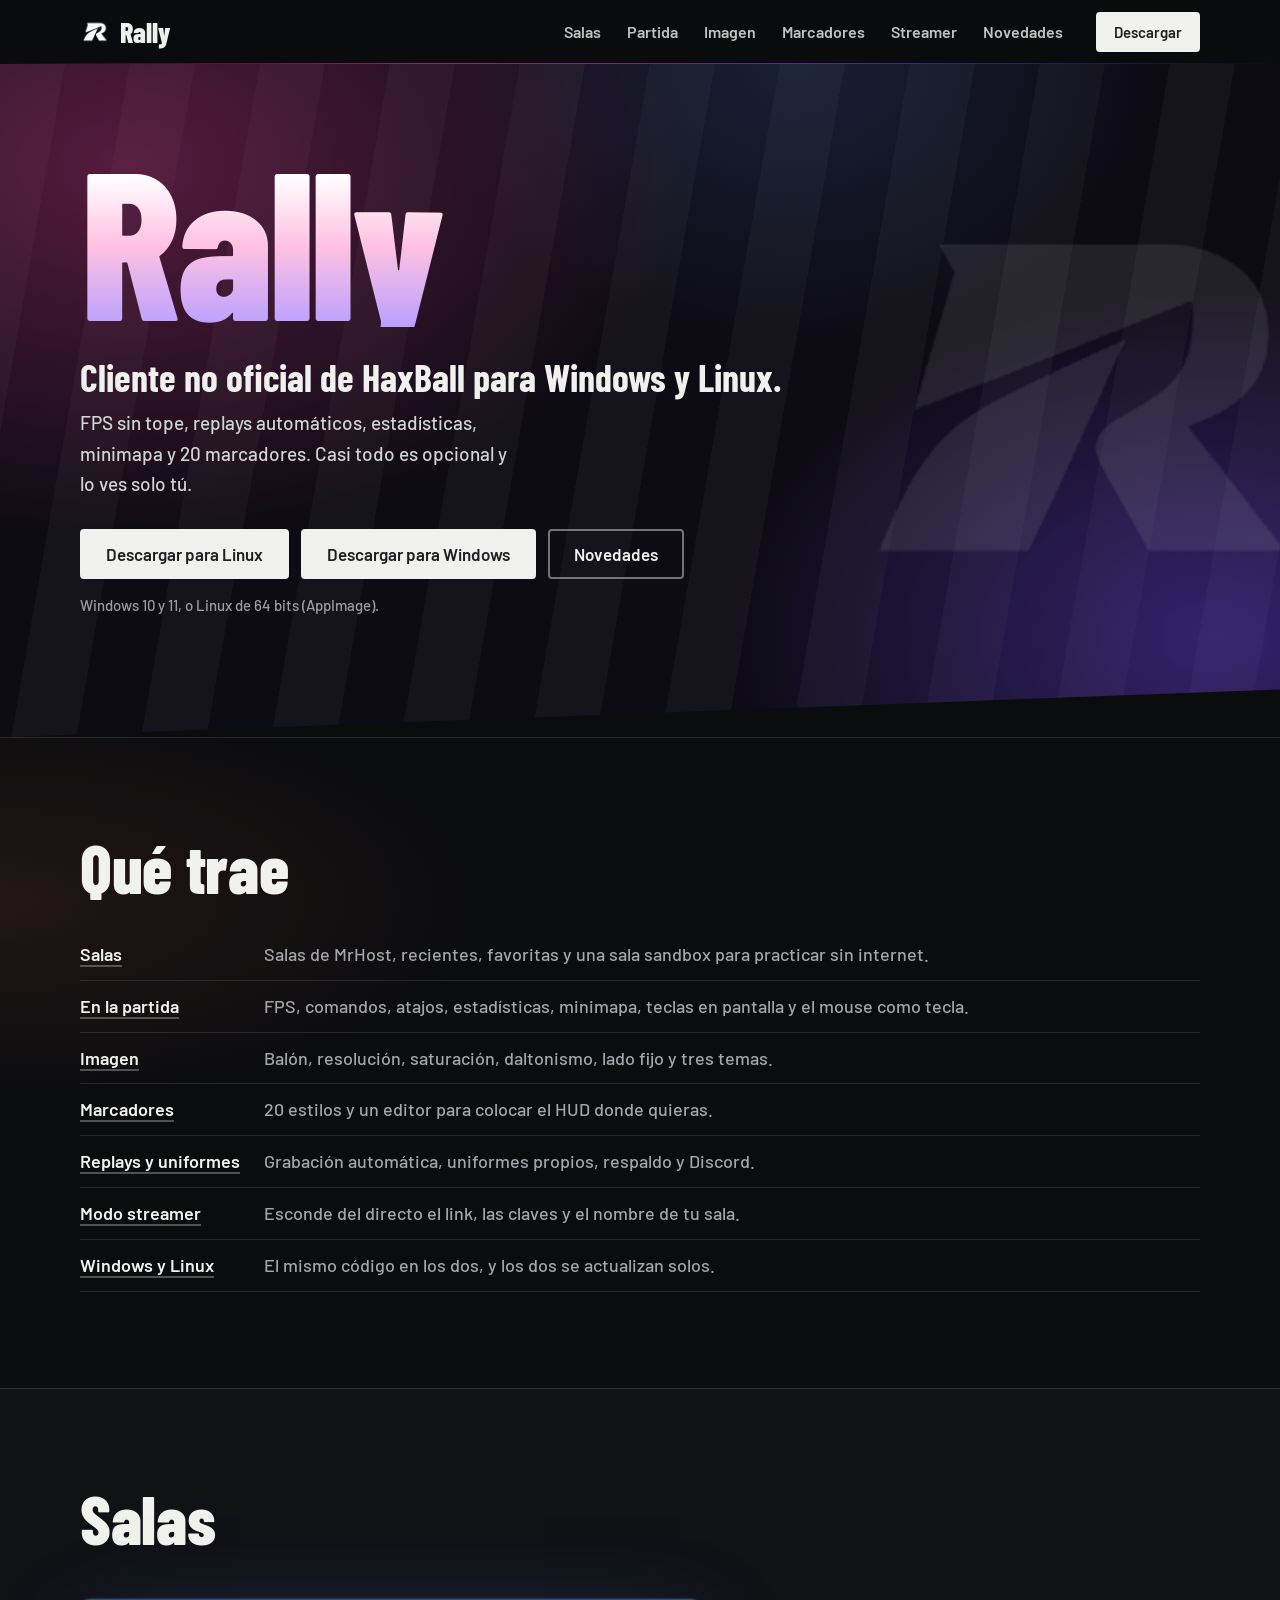
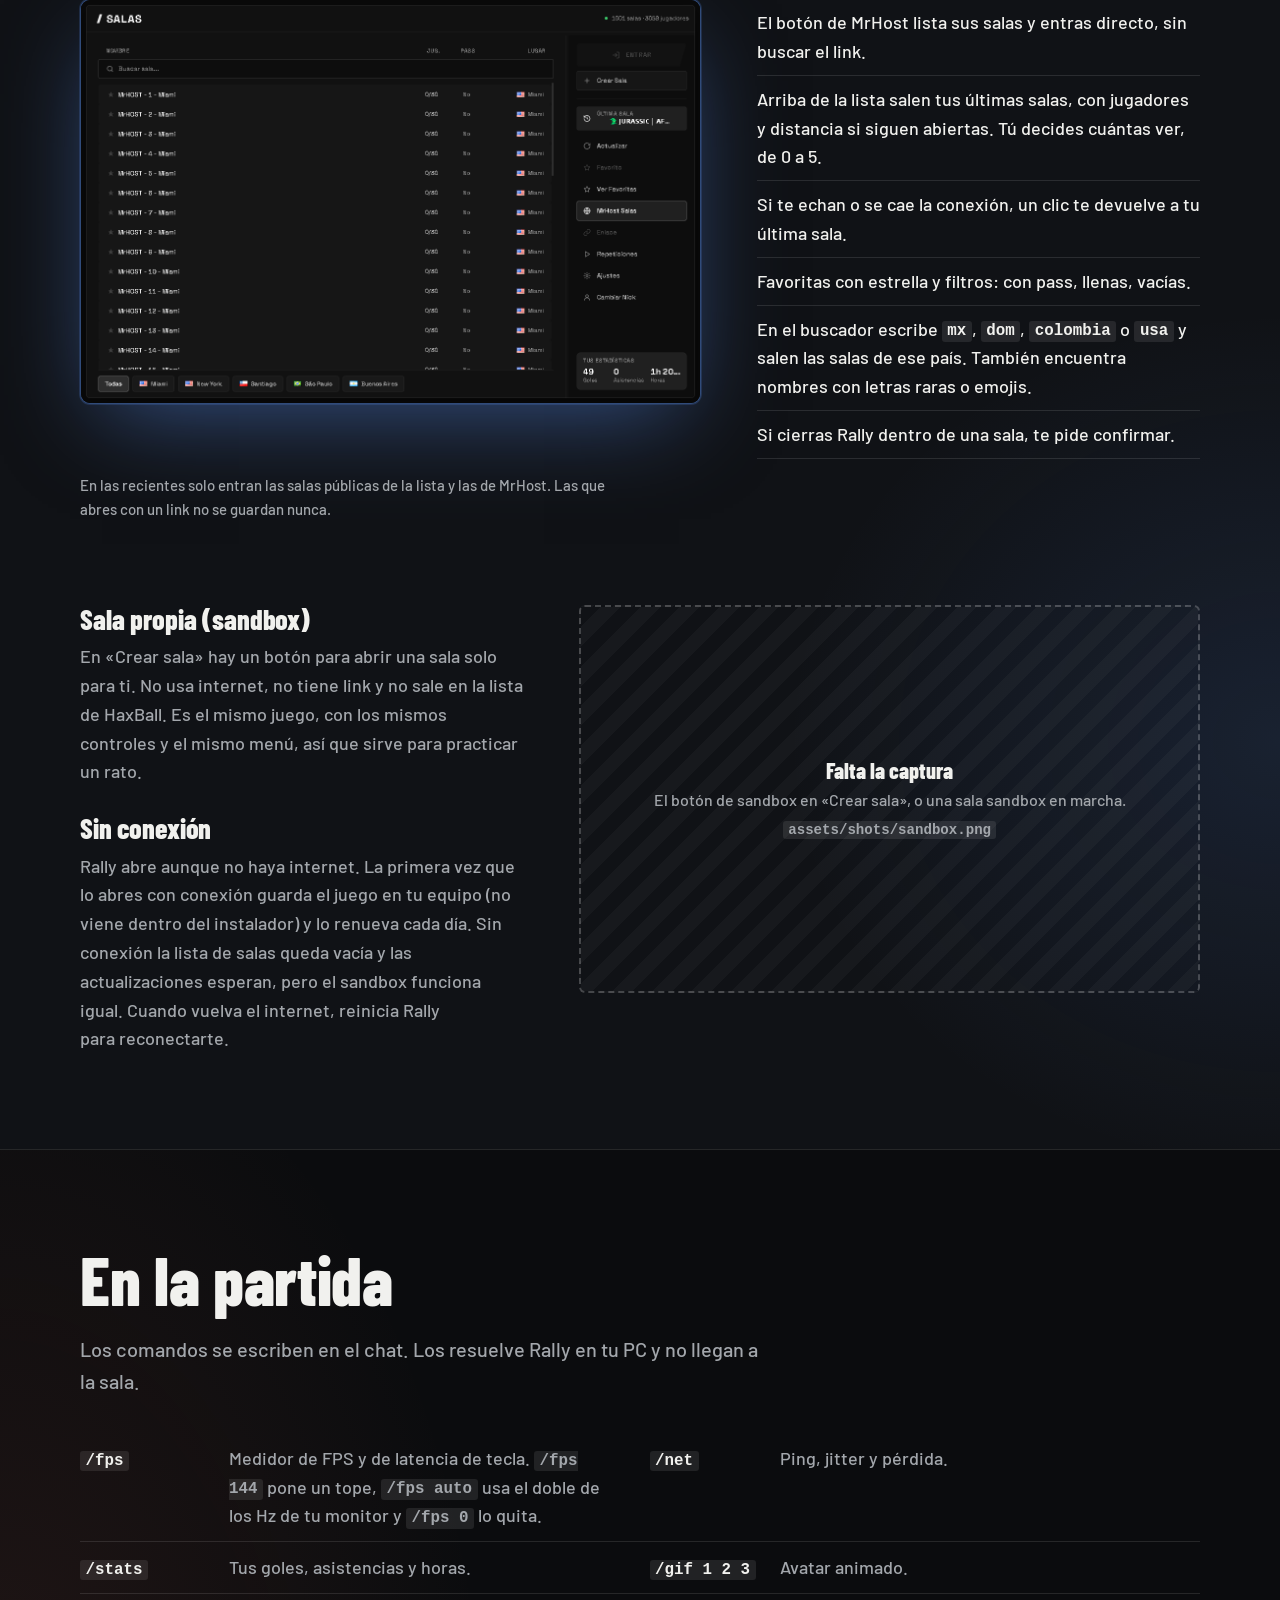
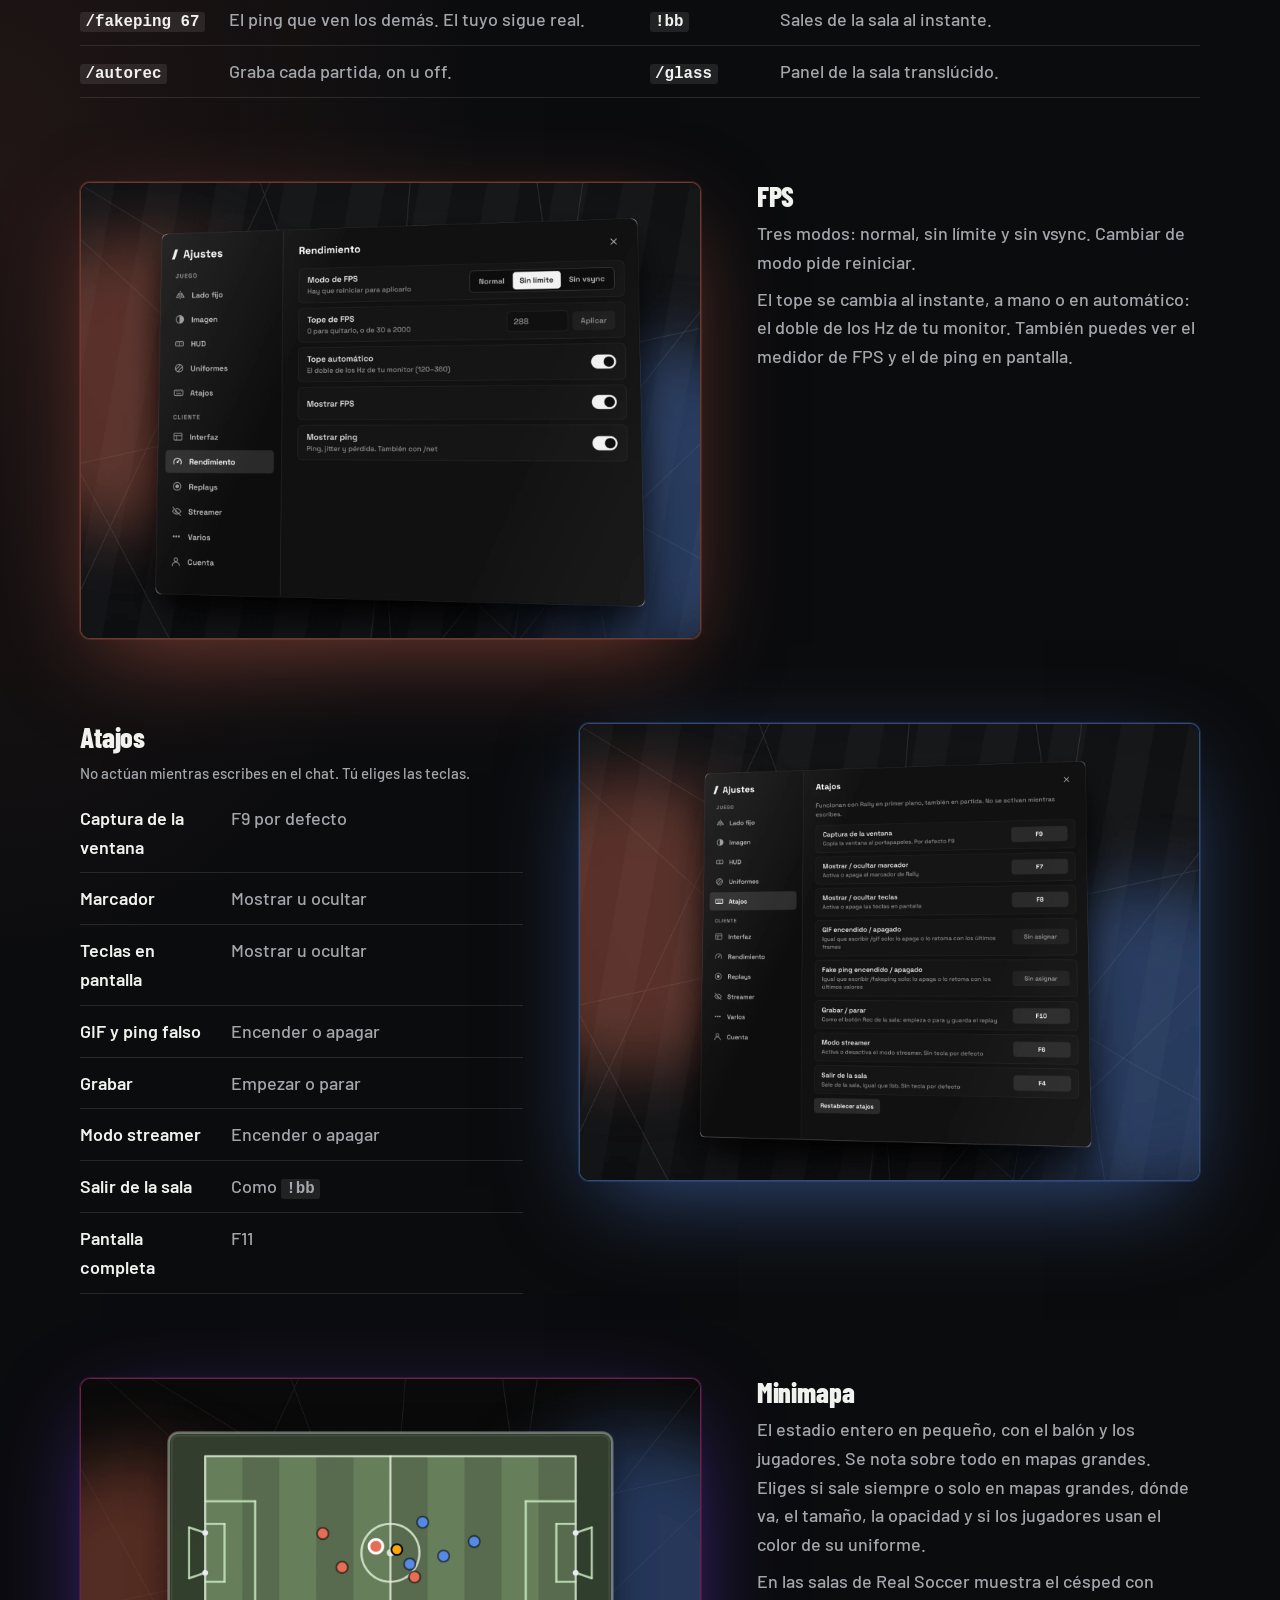
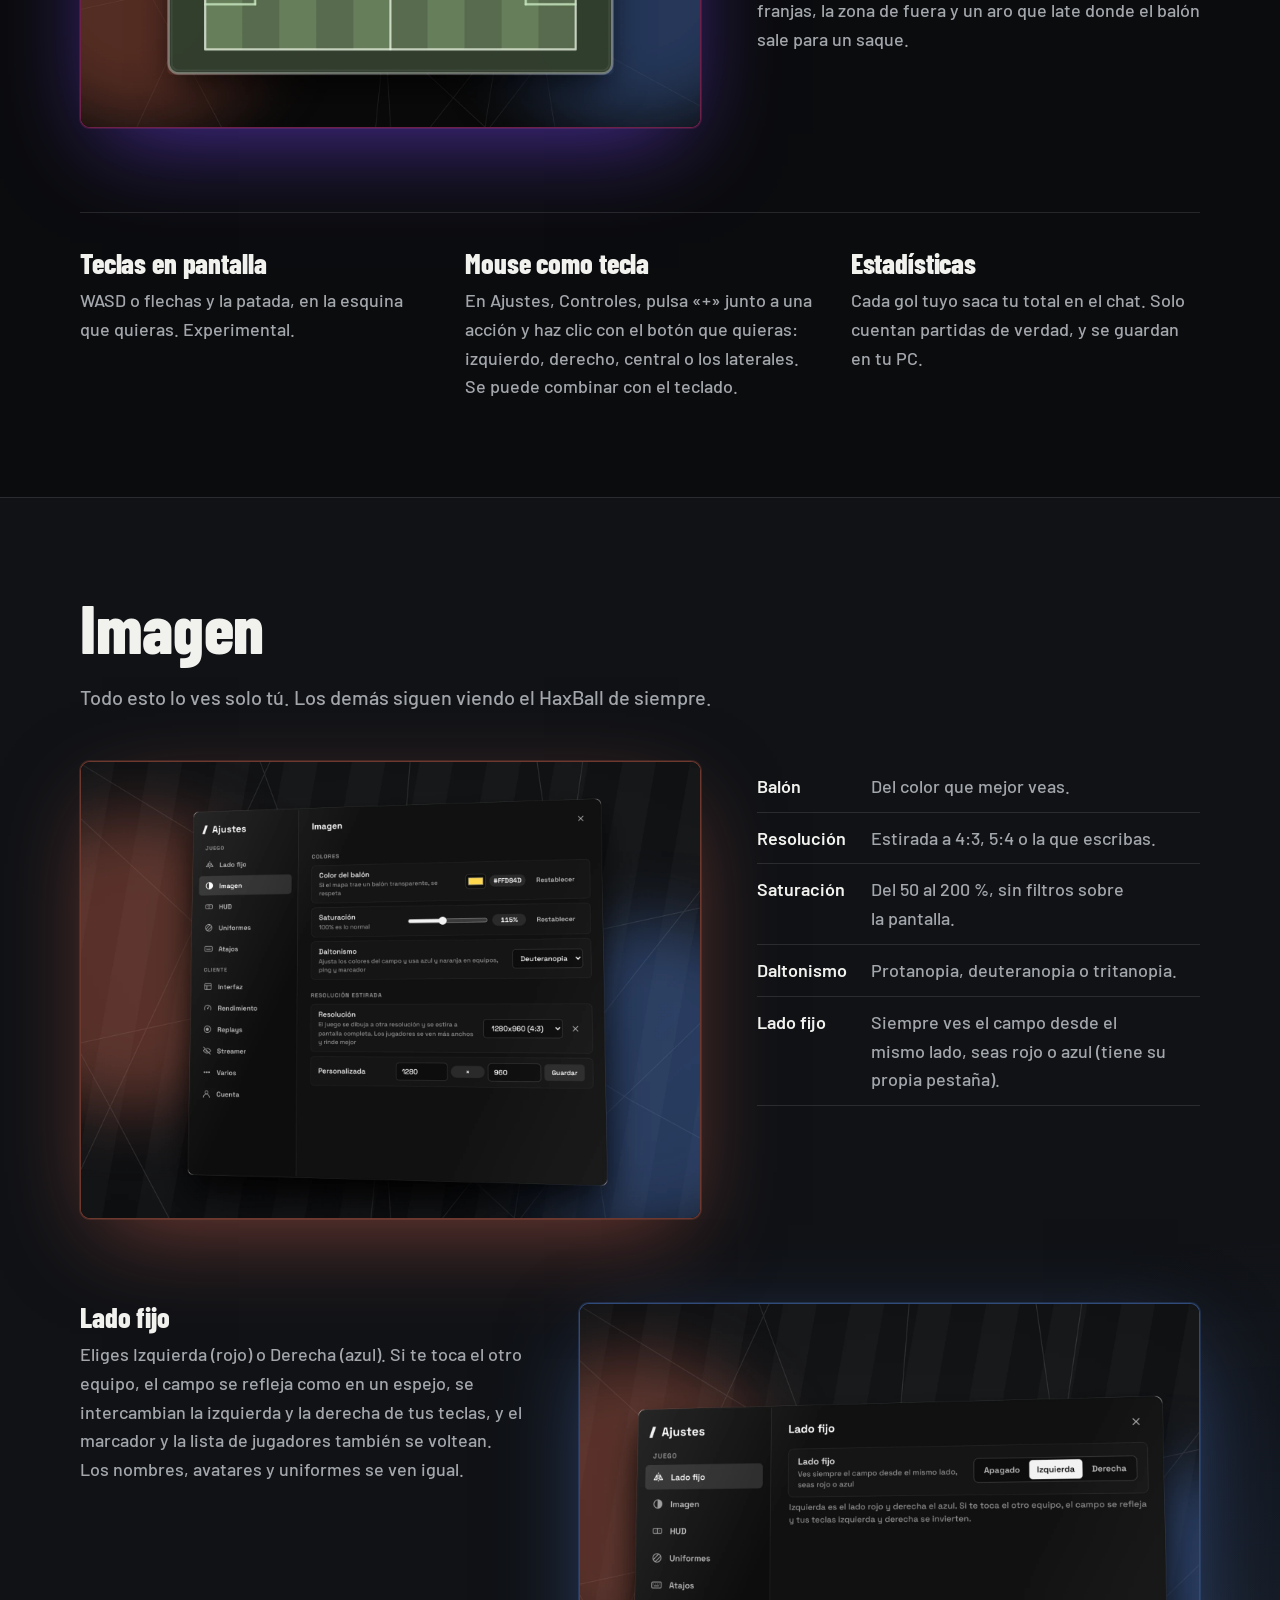
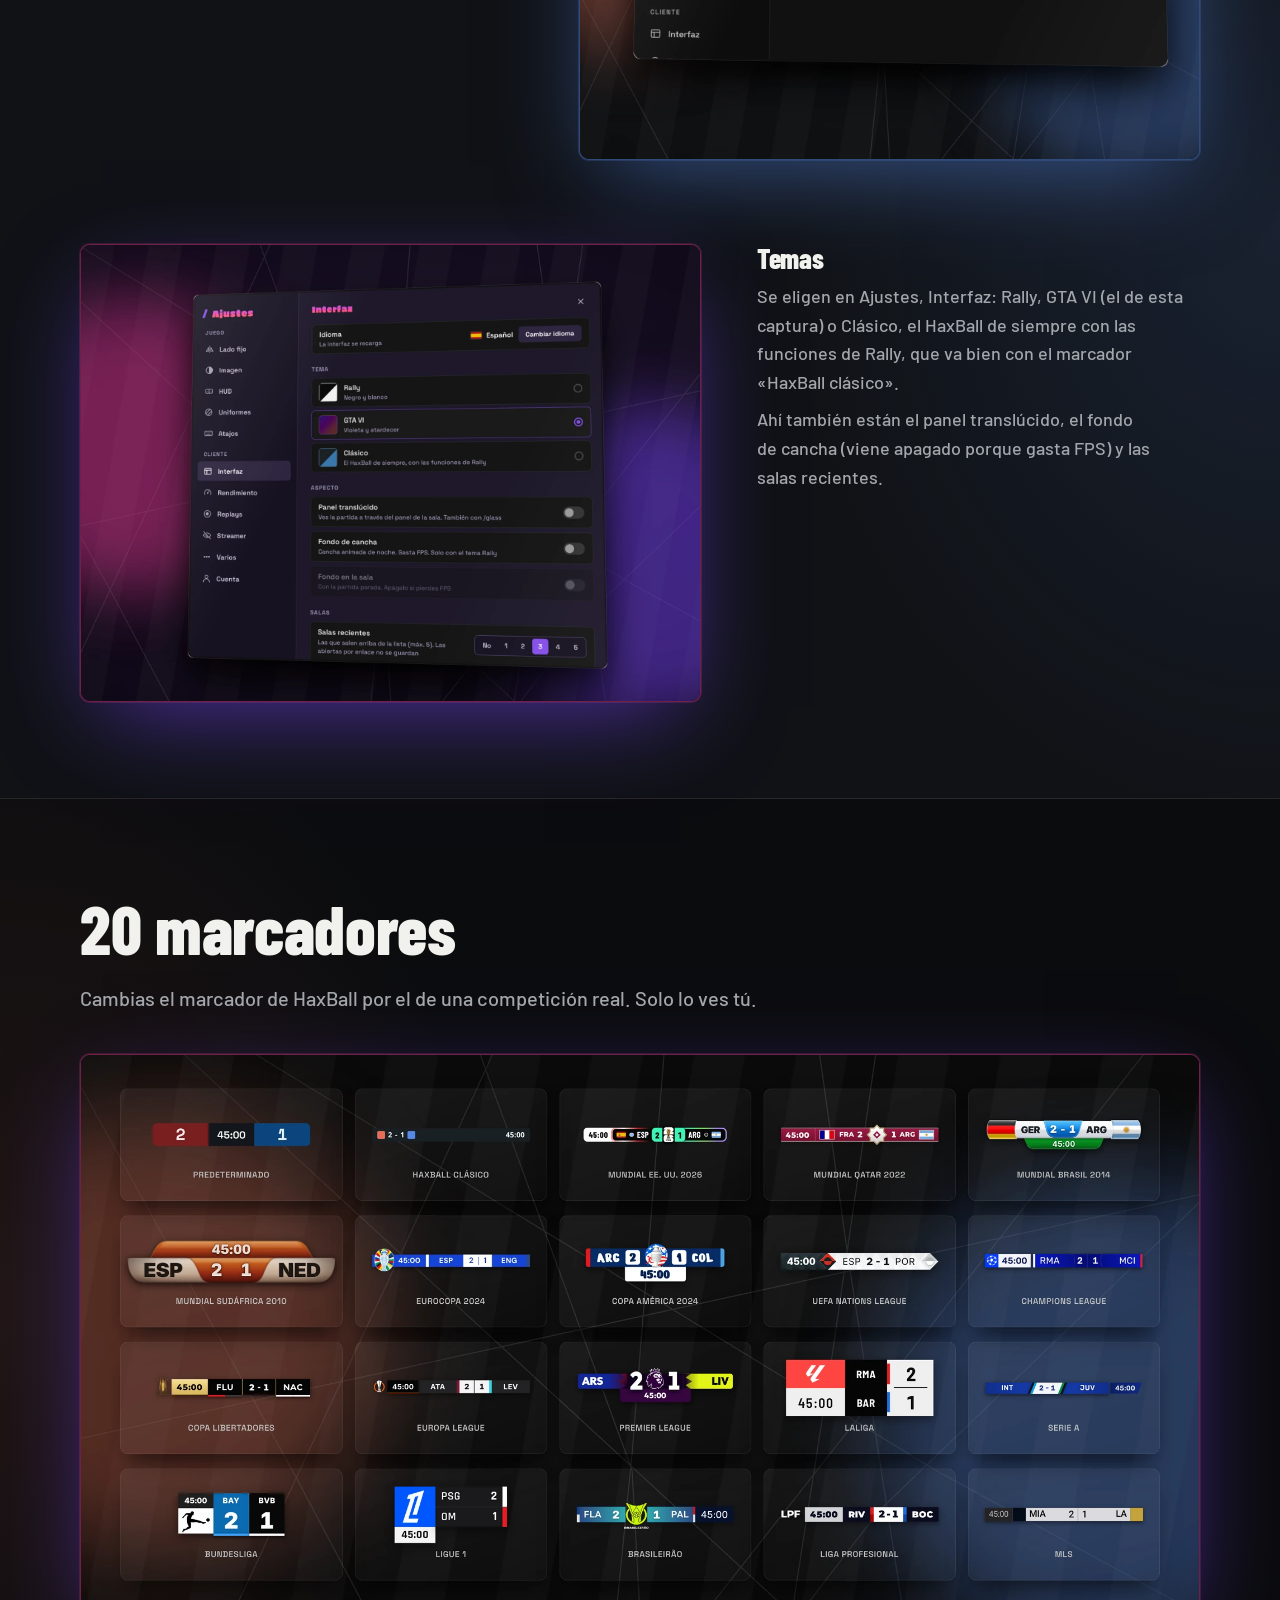
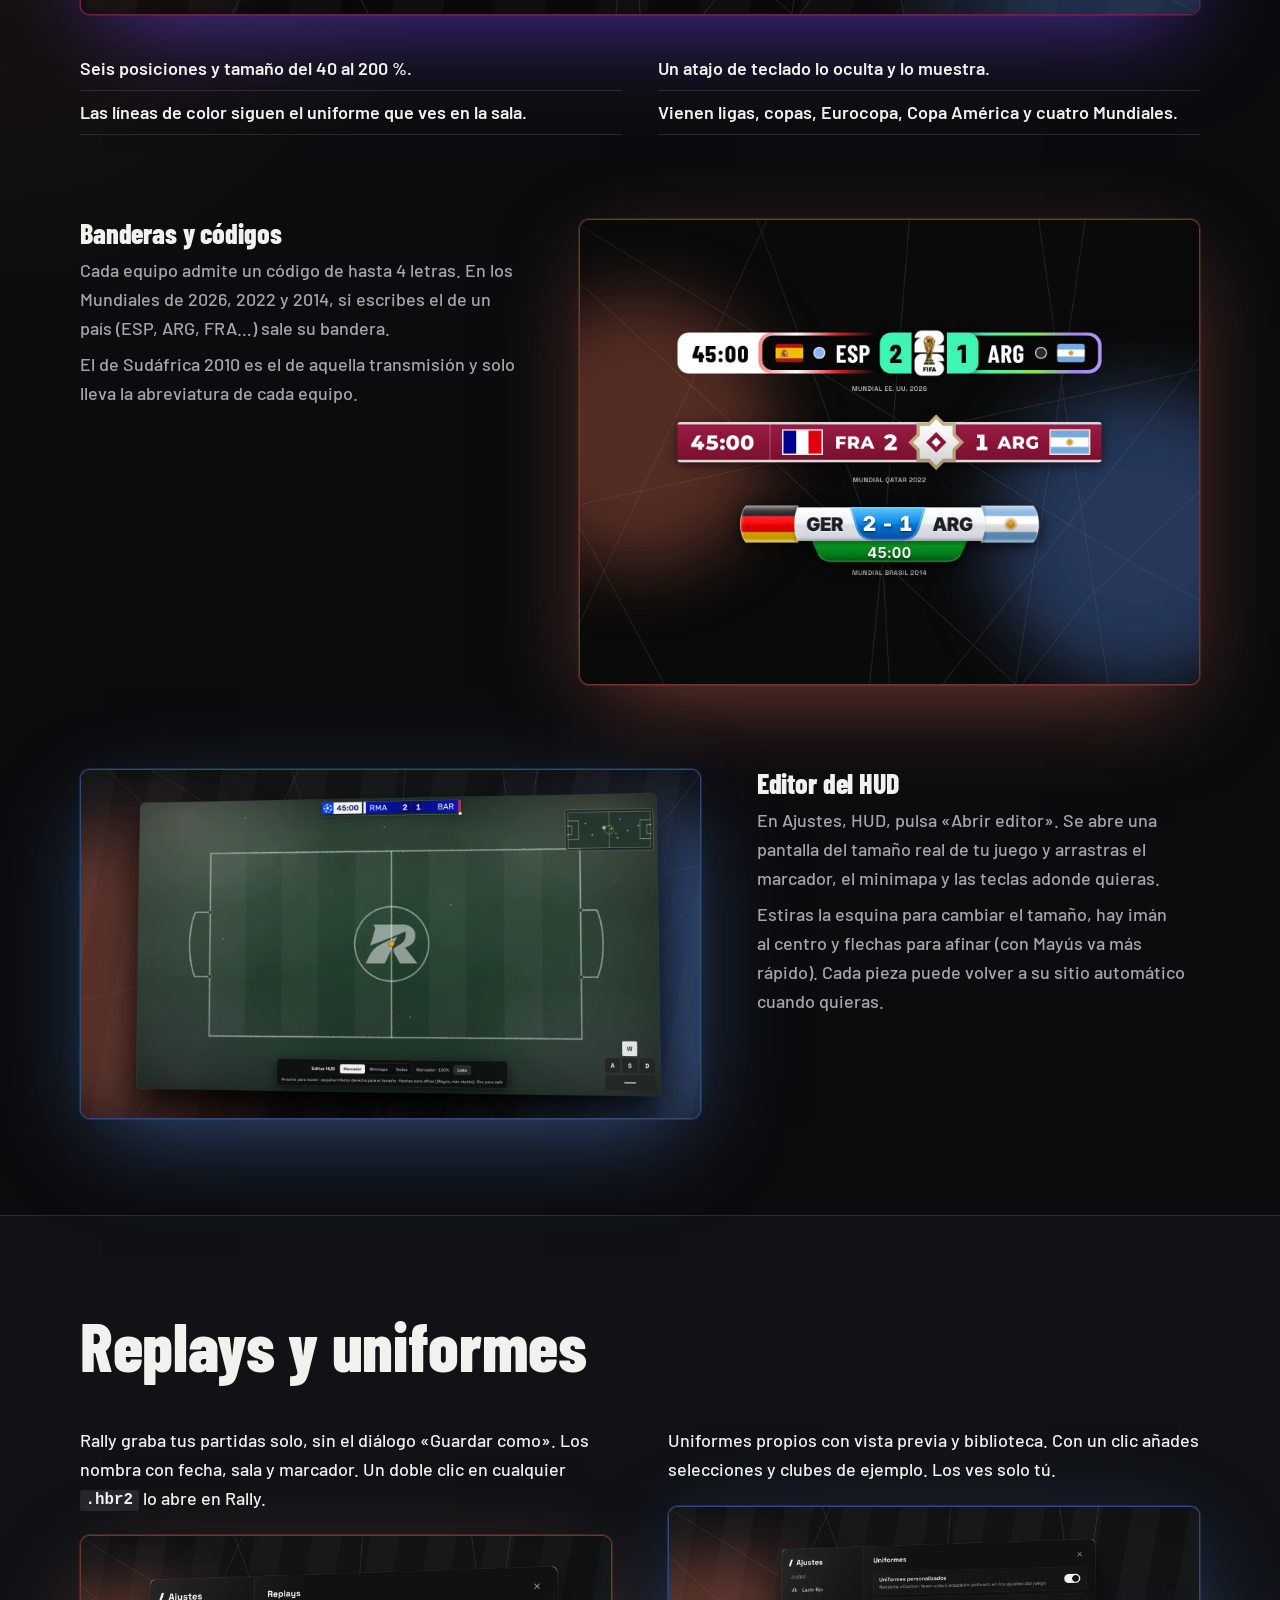
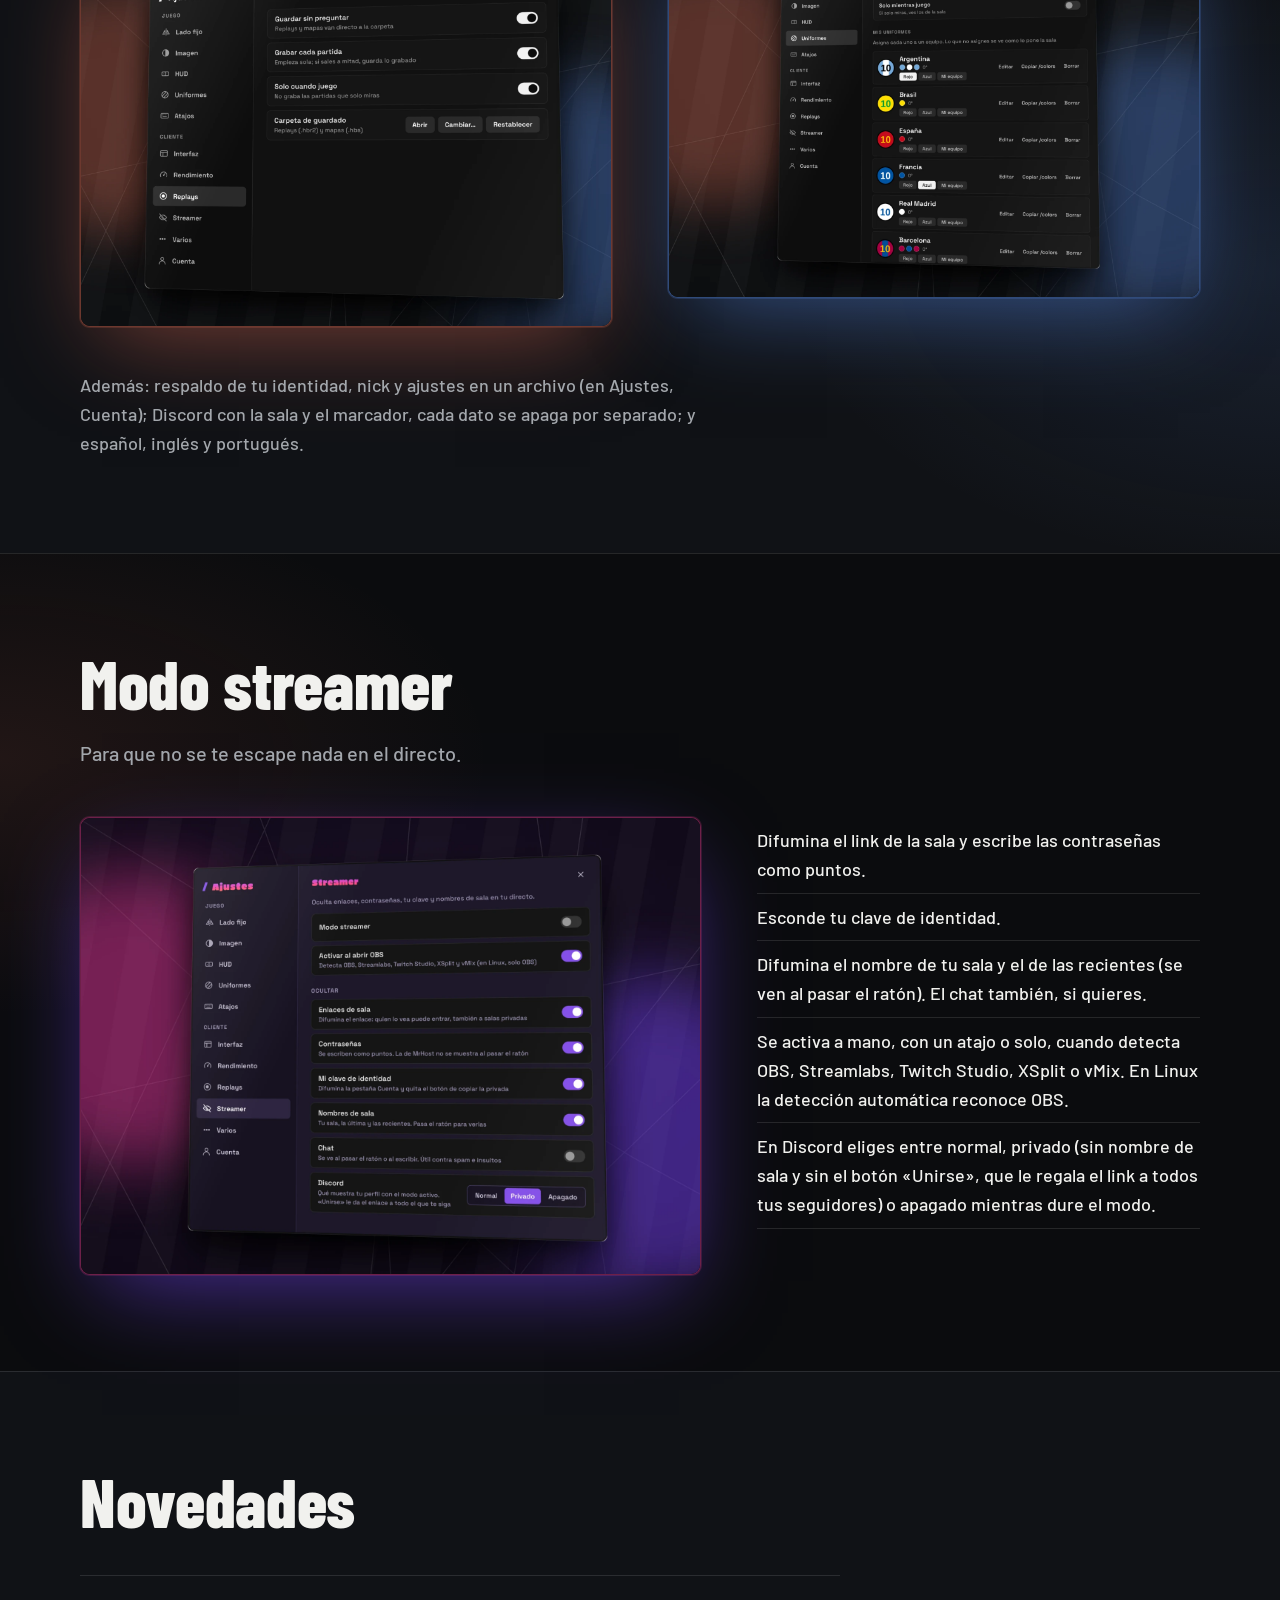
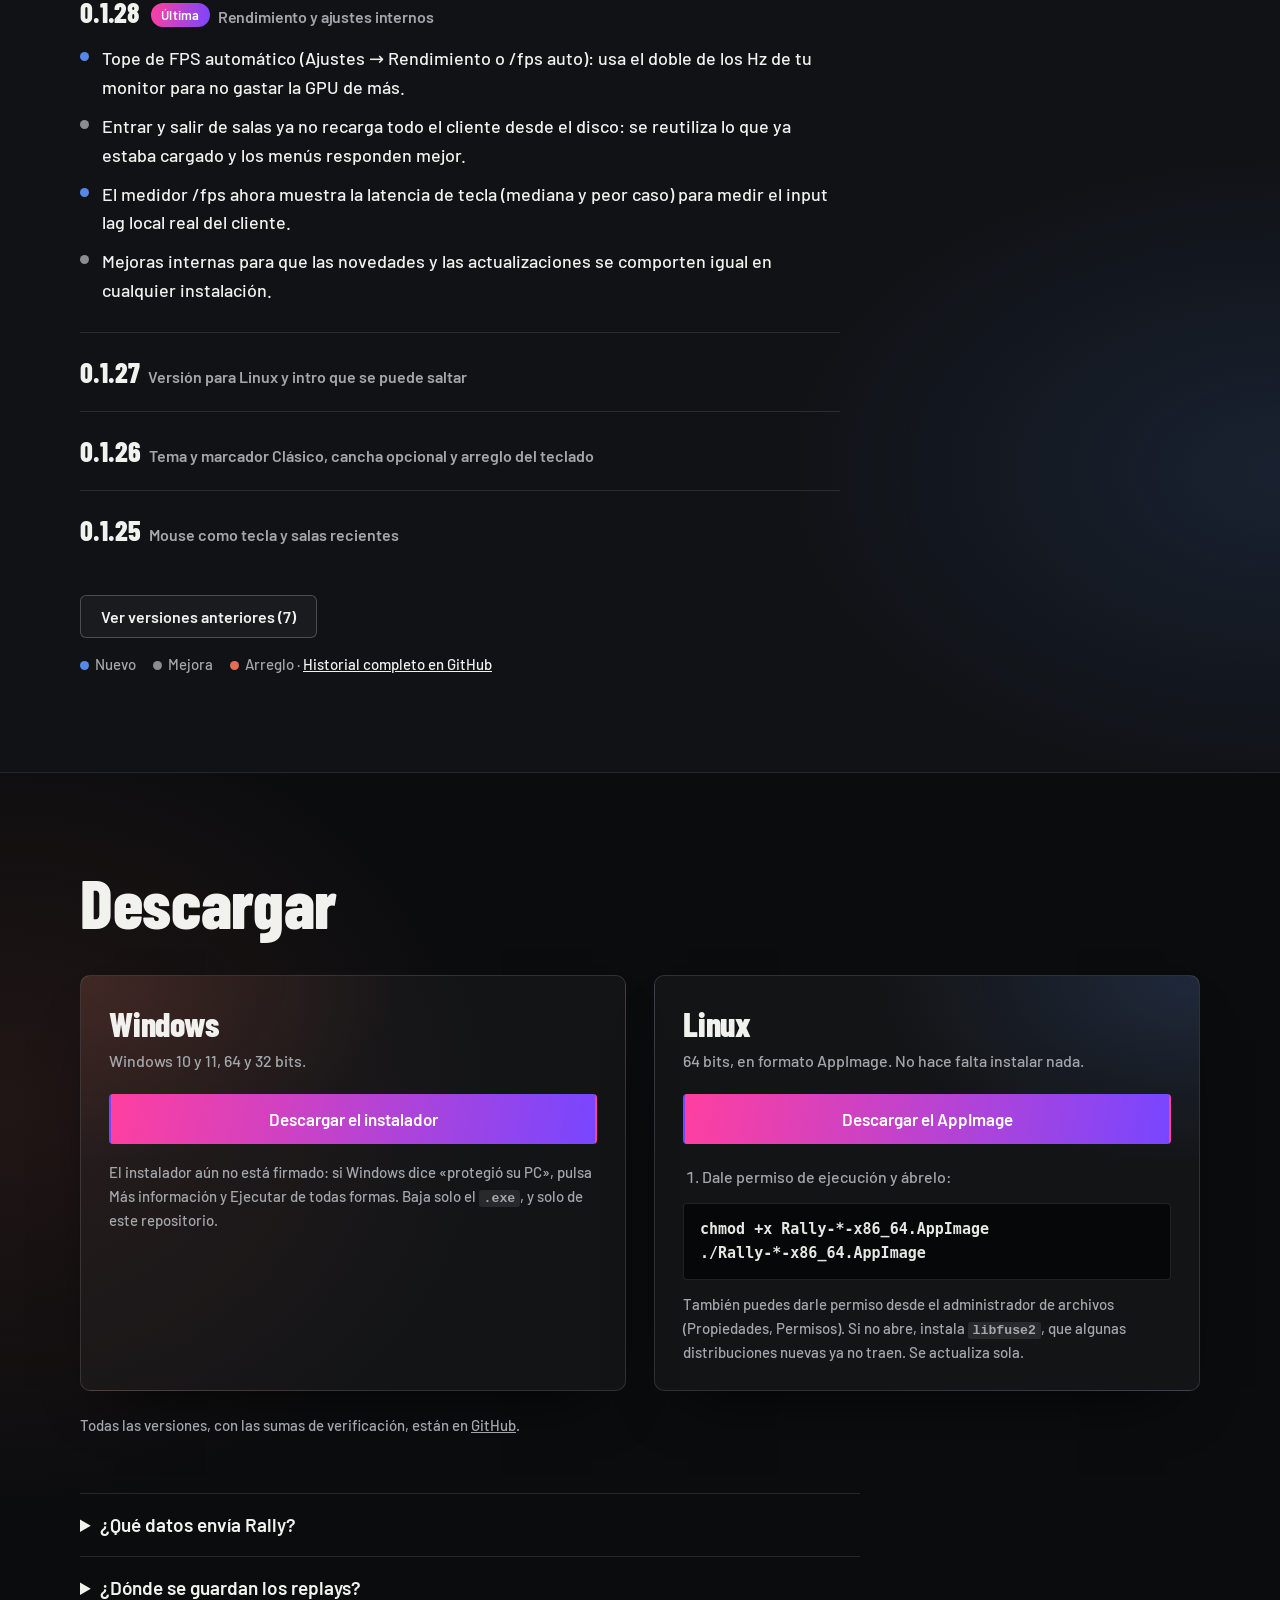
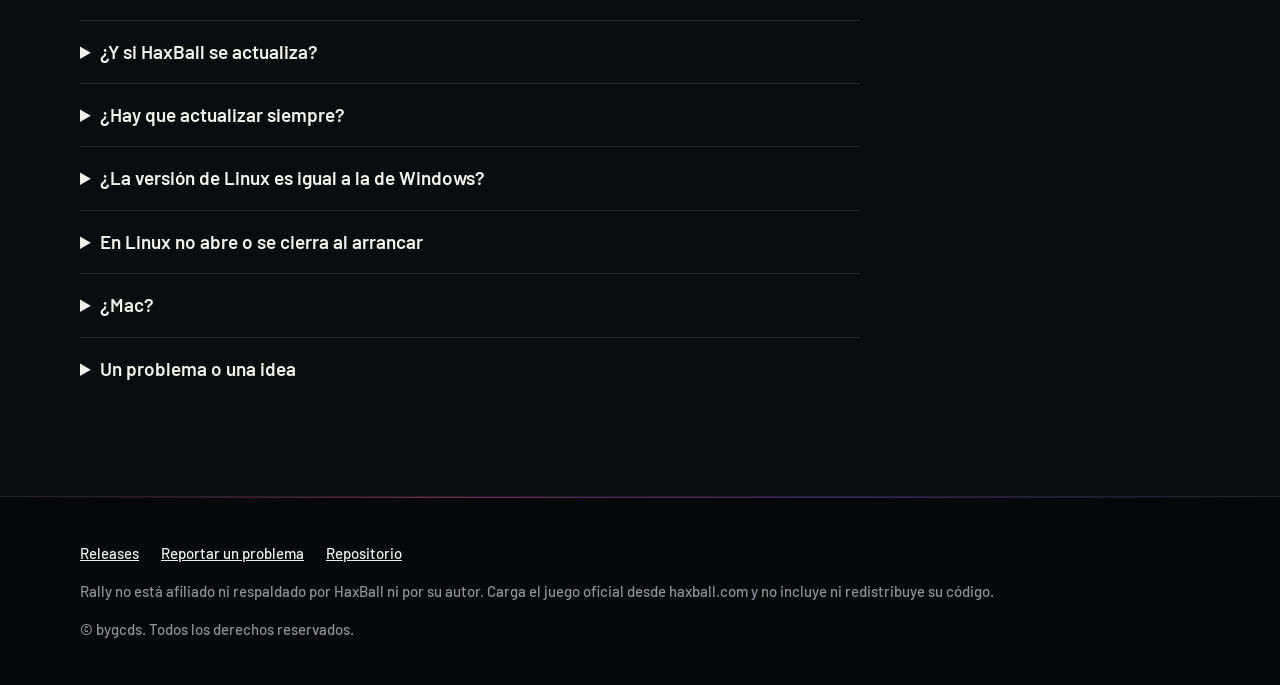
==== commit 97fd8de1: "Add files via upload" ====
--- a/docs/index.html
+++ b/docs/index.html
@@ -251,7 +251,7 @@
   <div class="wrap">
     <h2>Novedades</h2>
     <div class="tl" id="timeline"><p class="legend">Cargando…</p></div>
-    <p class="legend">Punto azul: nuevo. Gris: mejora. Rojo: arreglo.</p>
+    <p class="legend"><span class="k k-new"></span>Nuevo <span class="k k-imp"></span>Mejora <span class="k k-fix"></span>Arreglo · <a href="https://github.com/bygcds/Rally-Client/releases">Historial completo en GitHub</a></p>
   </div>
 </section>
 
--- a/docs/styles.css
+++ b/docs/styles.css
@@ -123,3 +123,13 @@
 .plat .btn{width:100%;justify-content:center}
 details.rel summary:hover,.faq summary:hover{color:#fff}
 .faq details[open] summary{color:#fff}
+/* ---- Novedades: última versión destacada, anteriores plegadas ---- */
+.badge{display:inline-block;margin-left:12px;padding:3px 10px;border-radius:99px;font:700 13px/1.4 var(--body);letter-spacing:.02em;color:#fff;vertical-align:middle;background:linear-gradient(100deg,var(--pink),var(--violet))}
+.more{margin-top:26px;padding:11px 20px;border-radius:6px;border:1px solid rgba(255,255,255,.22);background:rgba(255,255,255,.04);color:var(--ink);font:600 16px var(--body);cursor:pointer}
+.more:hover{border-color:rgba(255,255,255,.5);background:rgba(255,255,255,.08)}
+.older{max-height:460px;overflow:auto;margin-top:14px;padding-right:14px;border-bottom:1px solid var(--line)}
+.older[hidden]{display:none}
+.legend .k{display:inline-block;width:9px;height:9px;border-radius:50%;margin:0 6px 0 14px;vertical-align:baseline}.legend .k:first-child{margin-left:0}
+.k-new{background:var(--blue)}.k-imp{background:#8a8d90}.k-fix{background:var(--red)}
+.legend a{color:var(--ink)}
+.older{margin-bottom:22px}
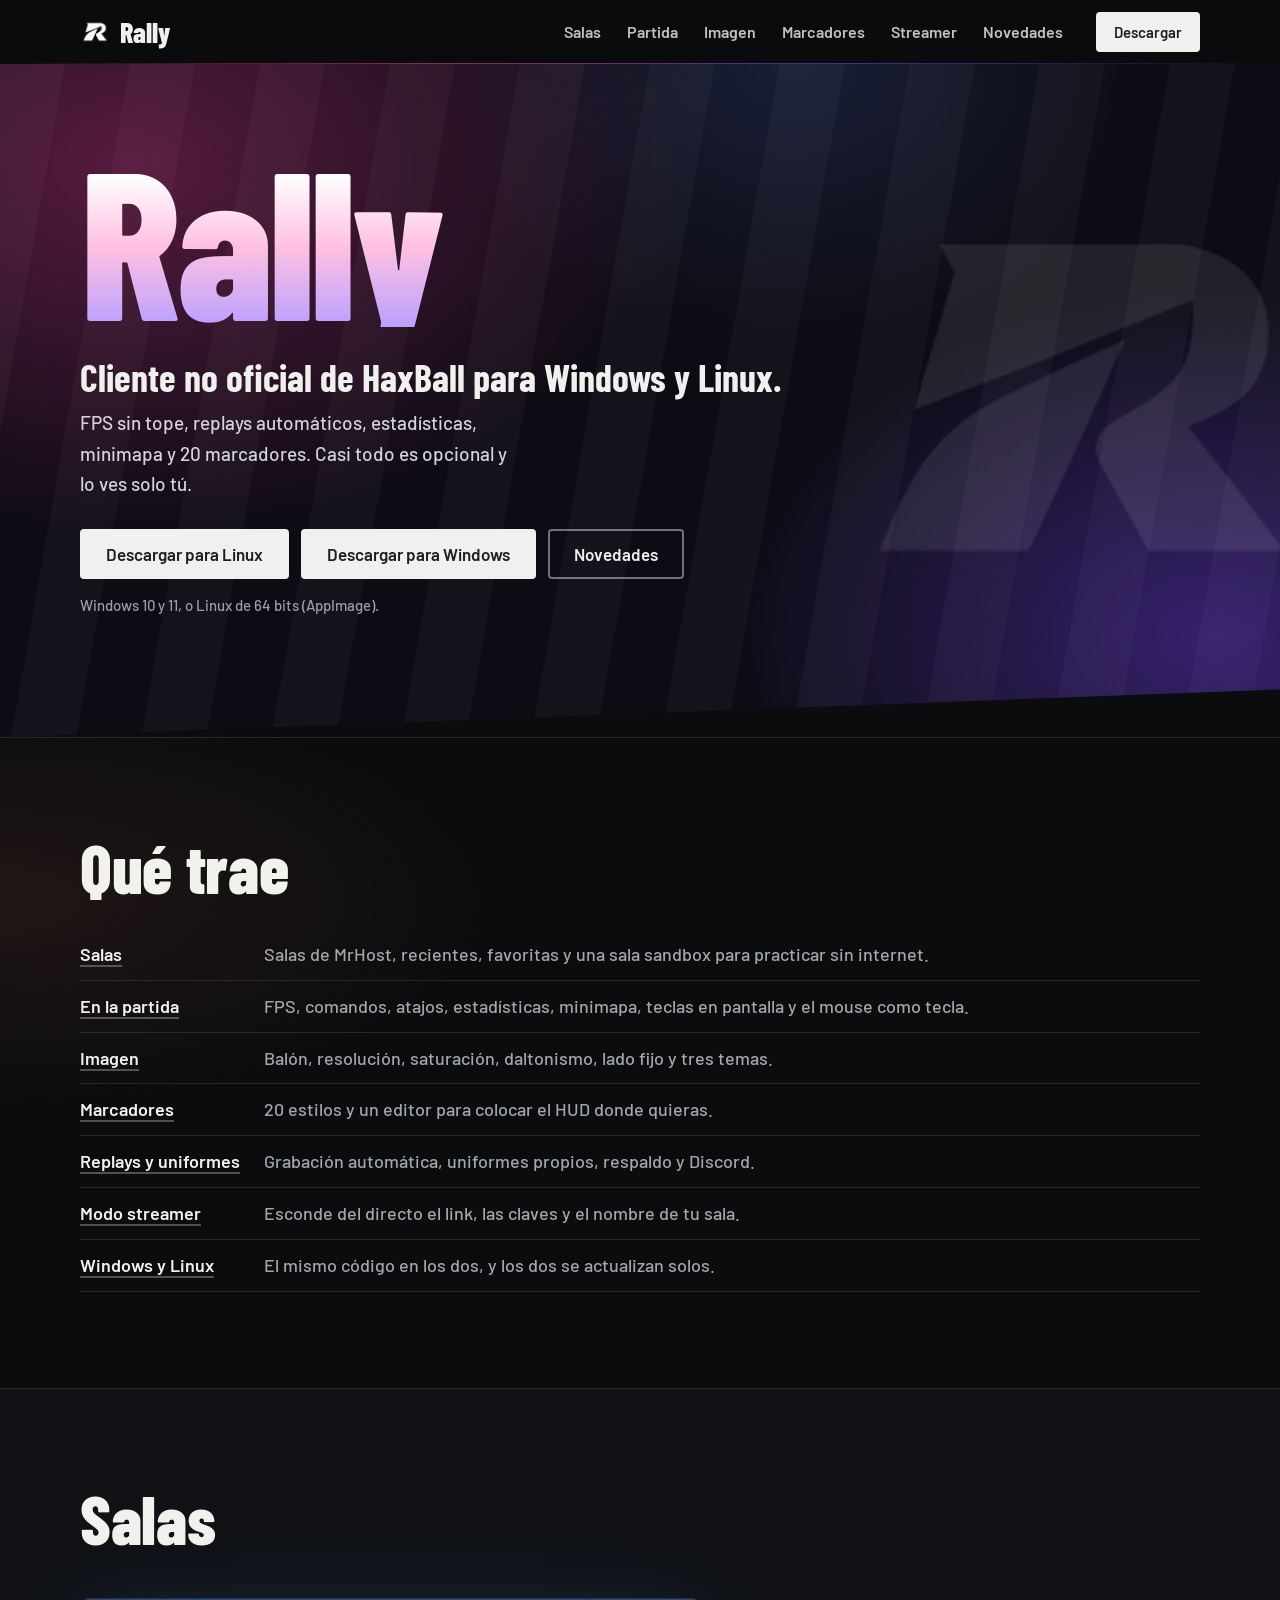
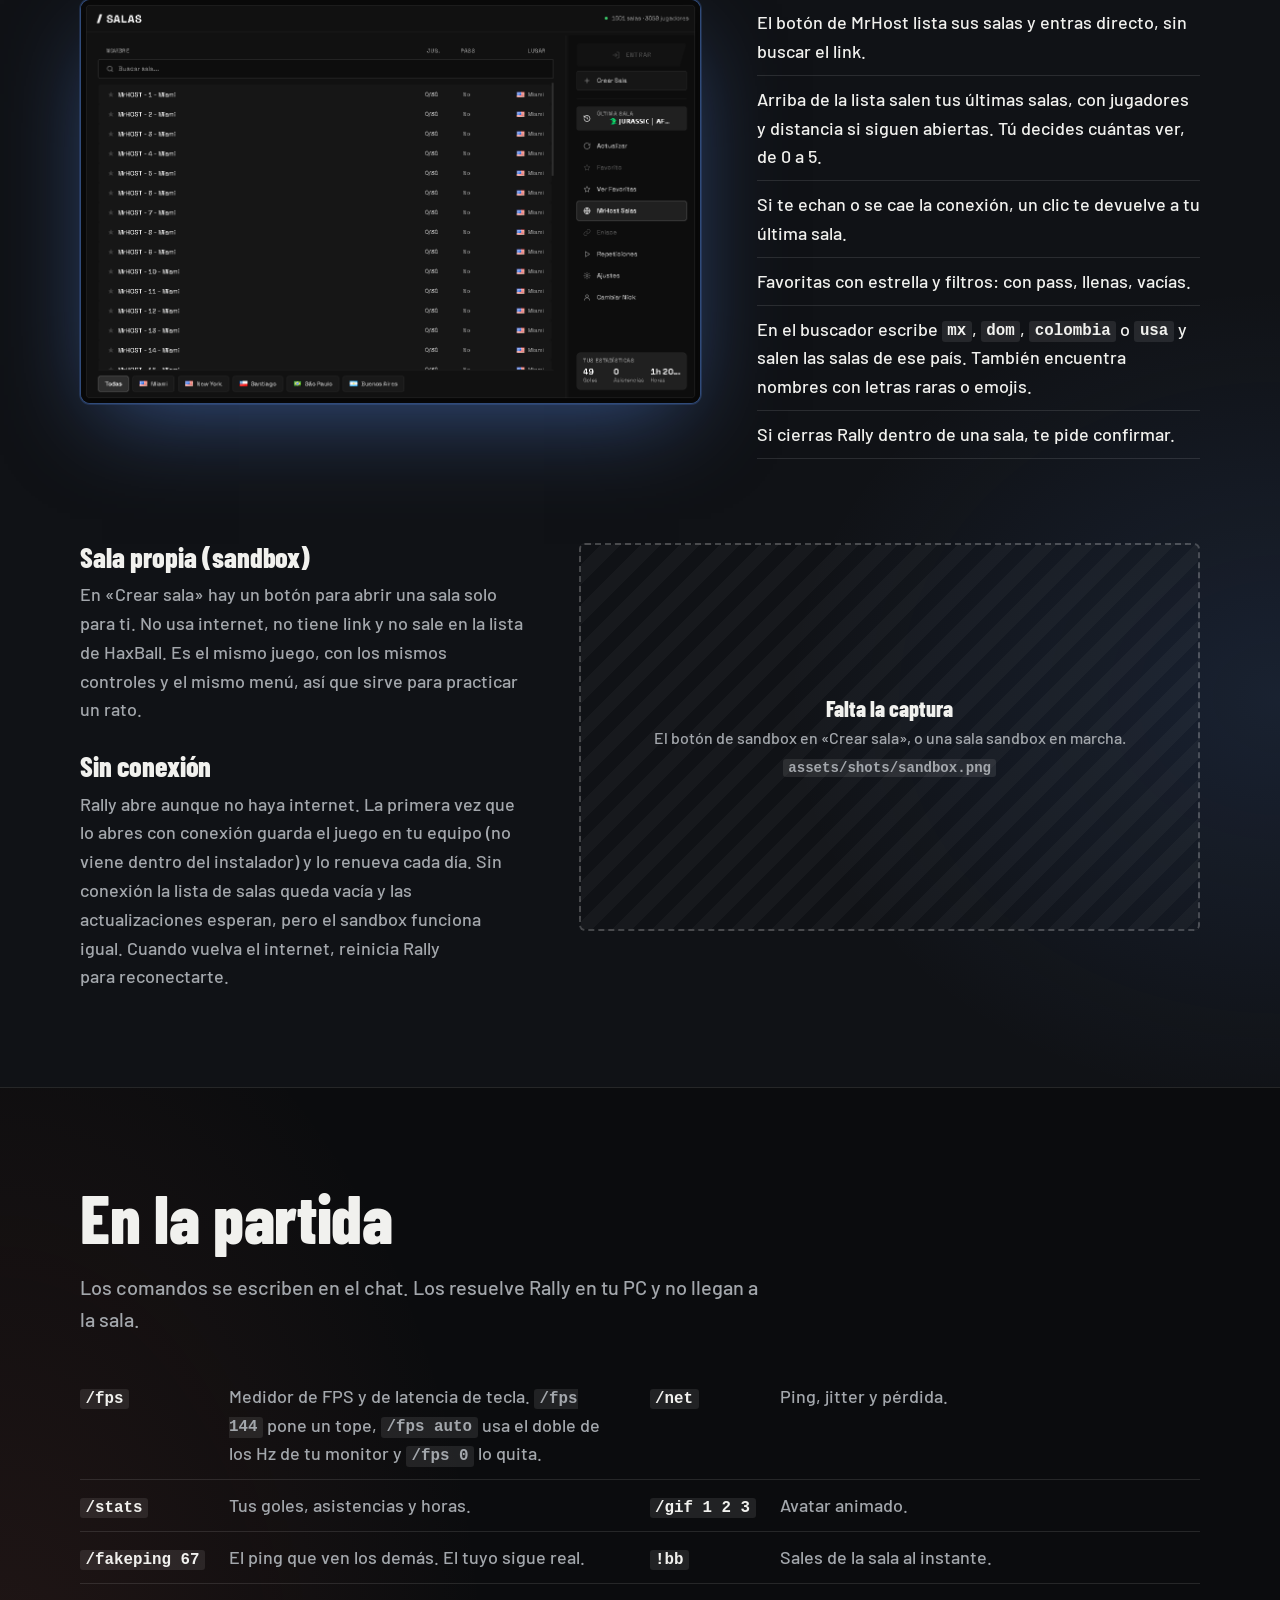
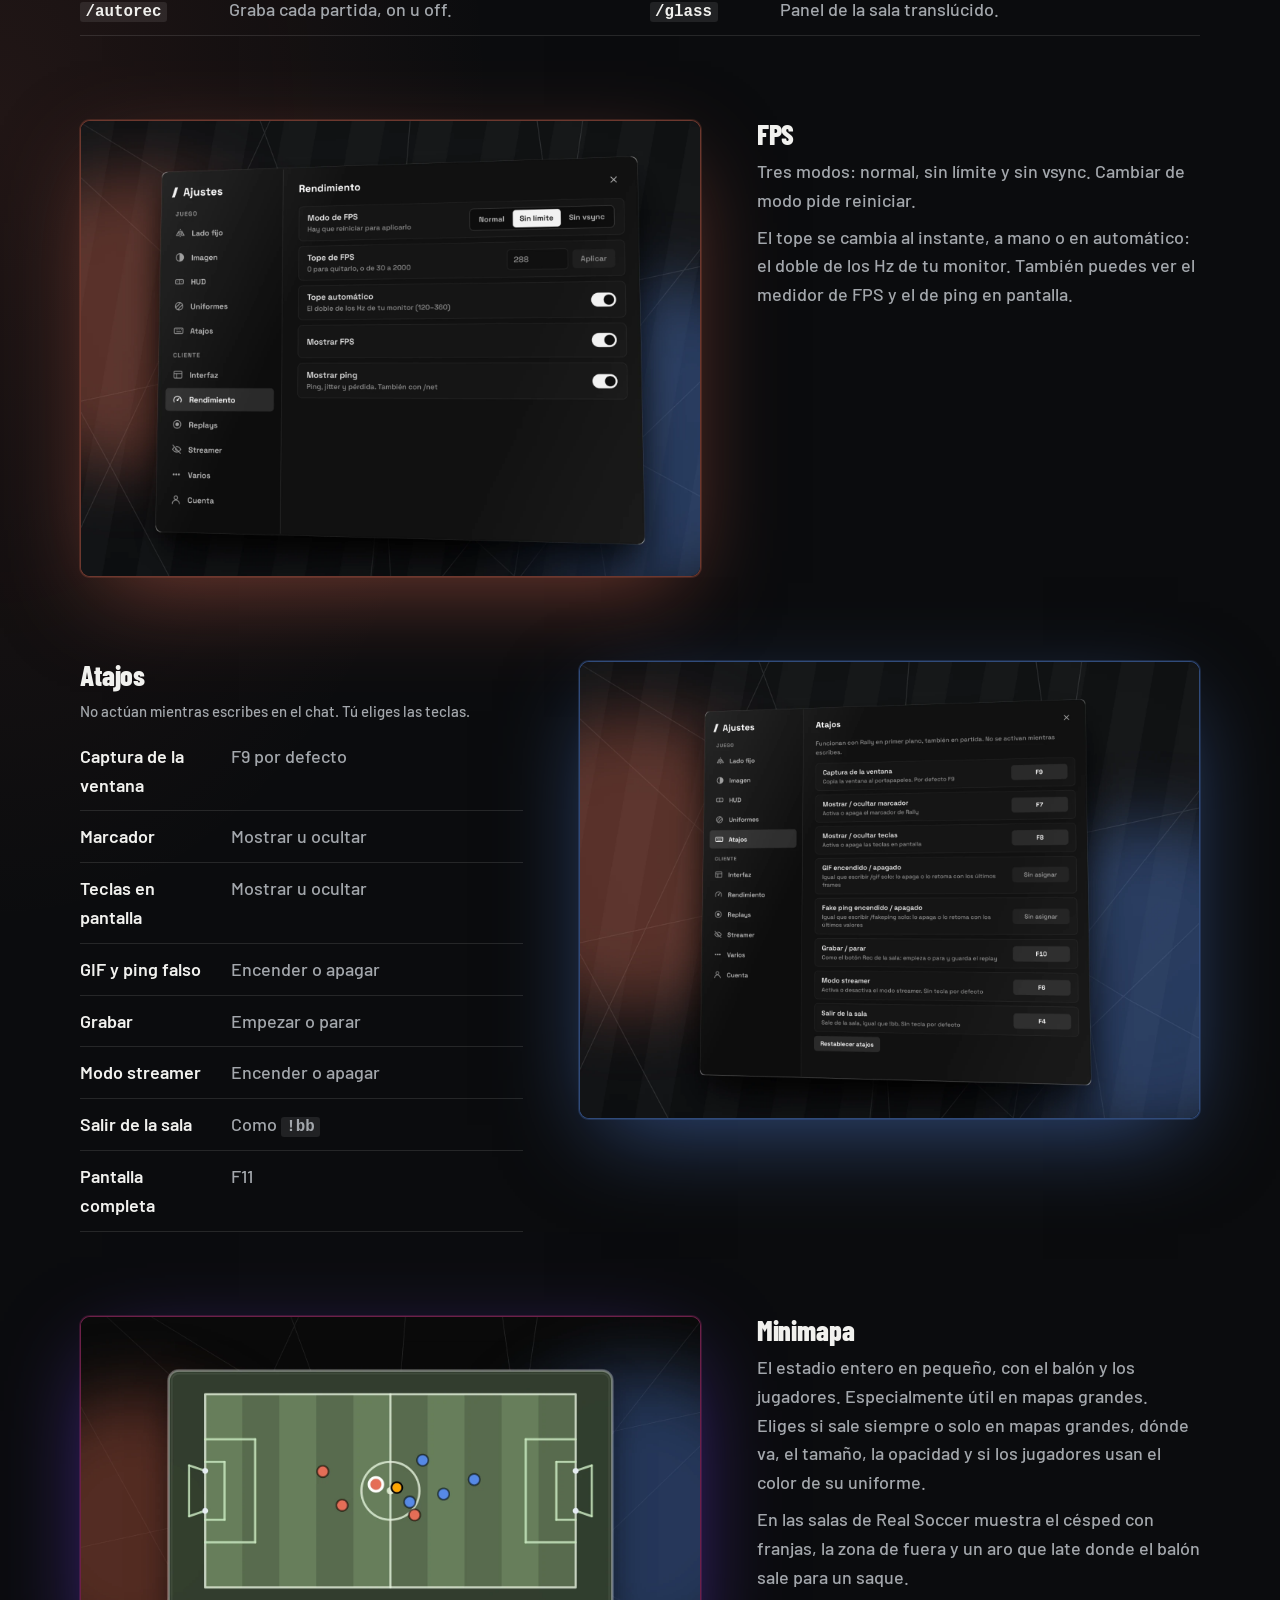
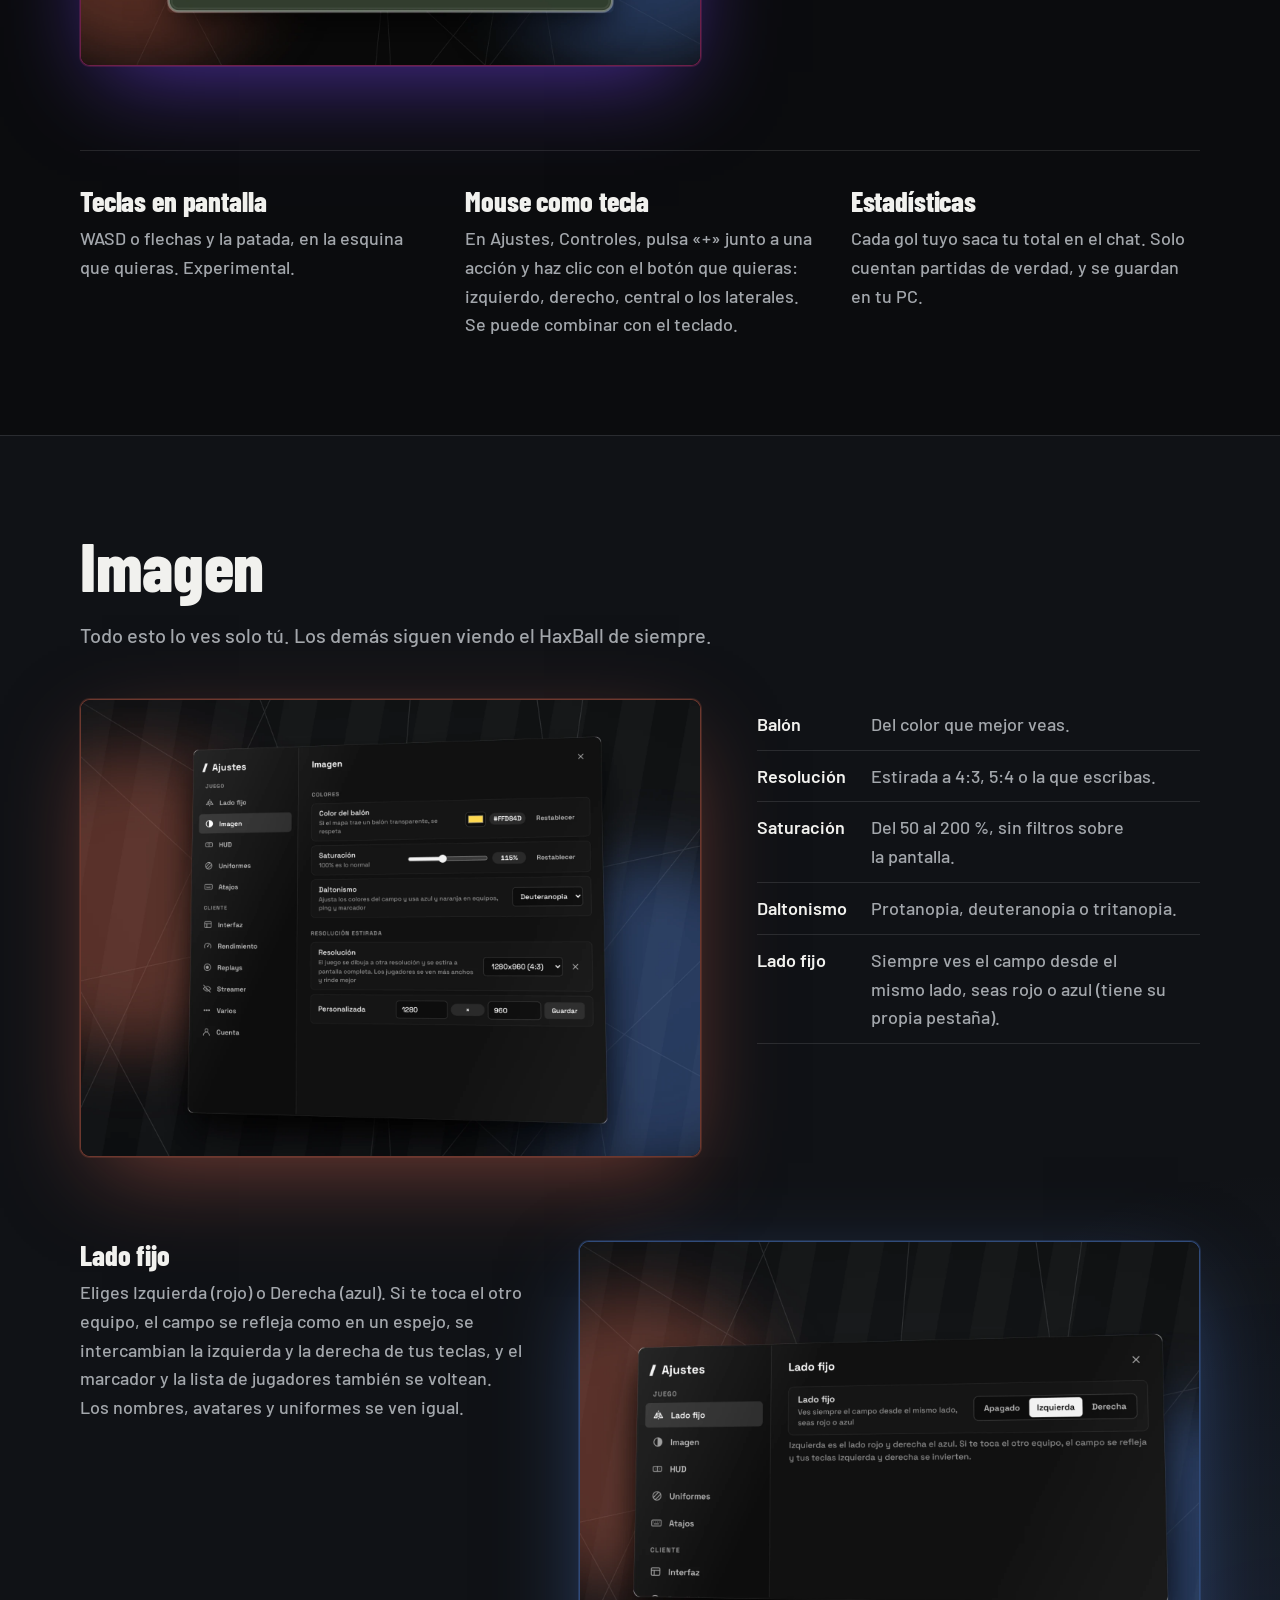
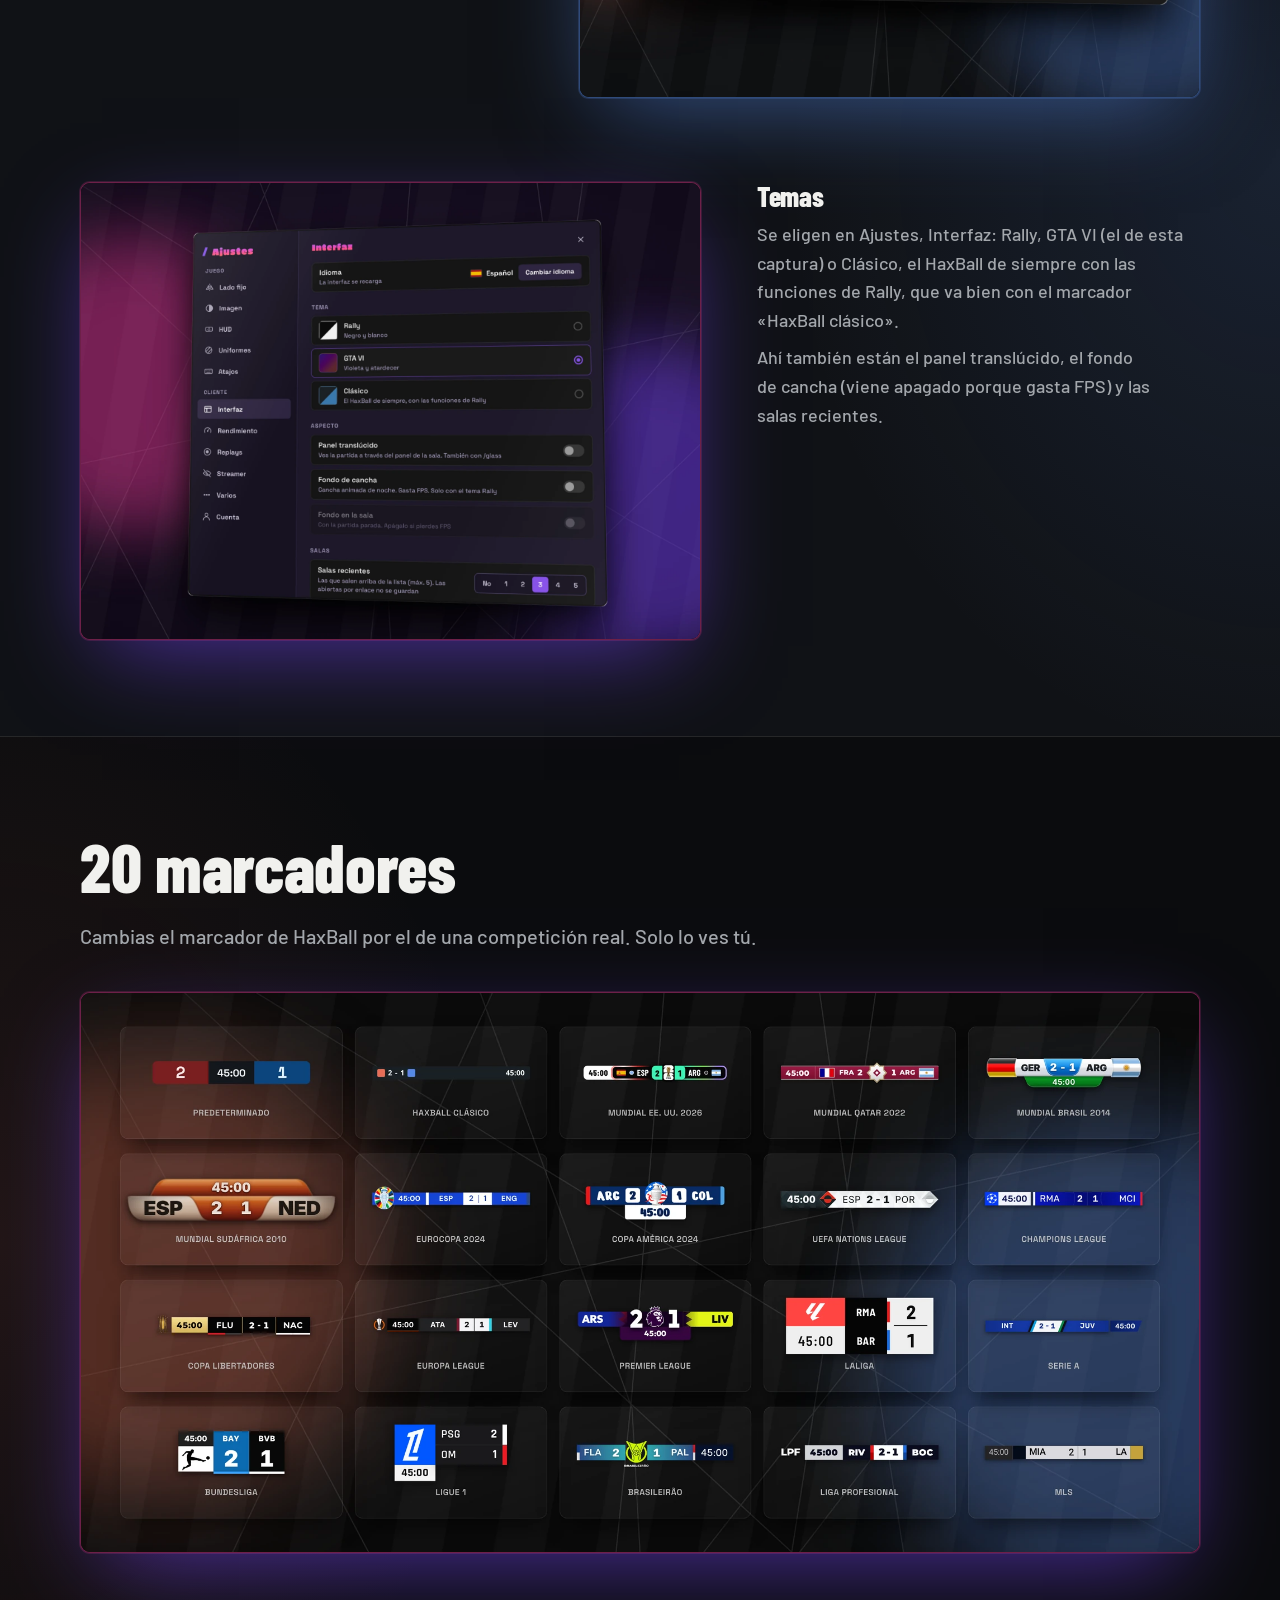
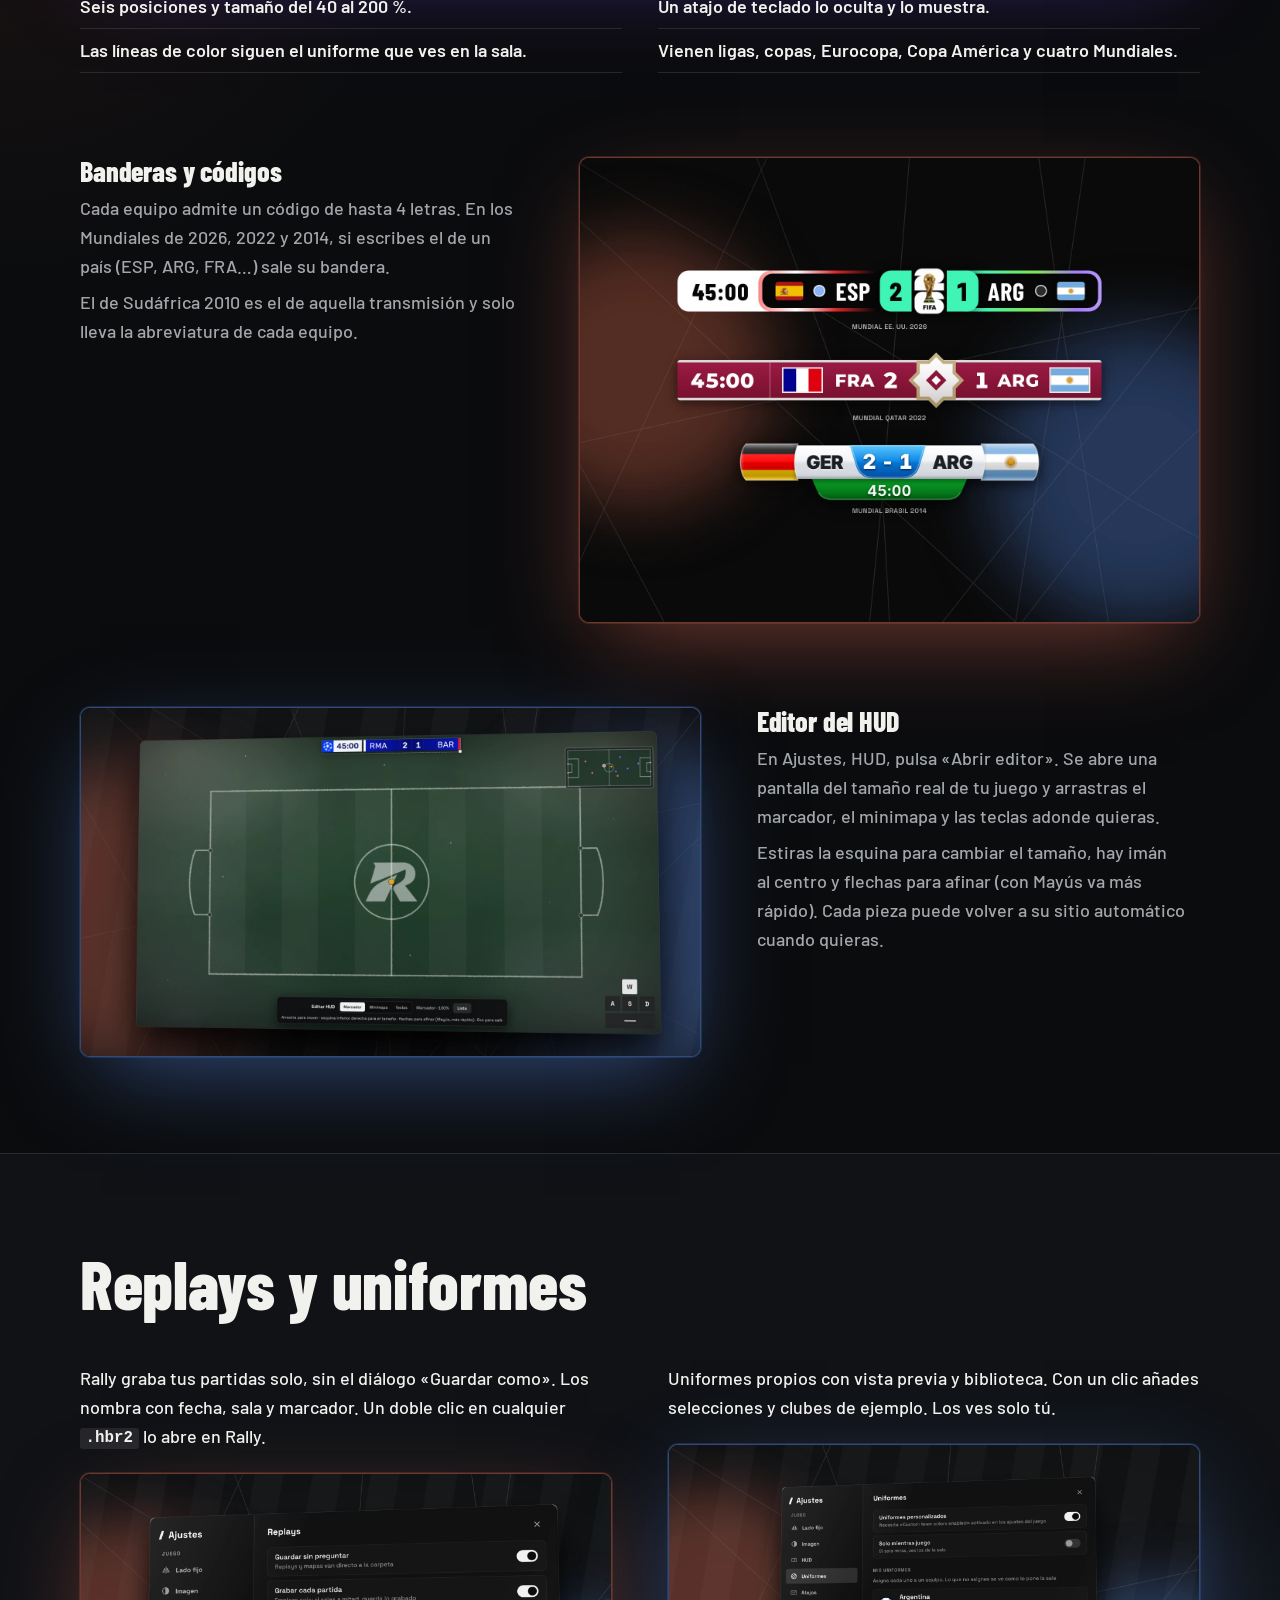
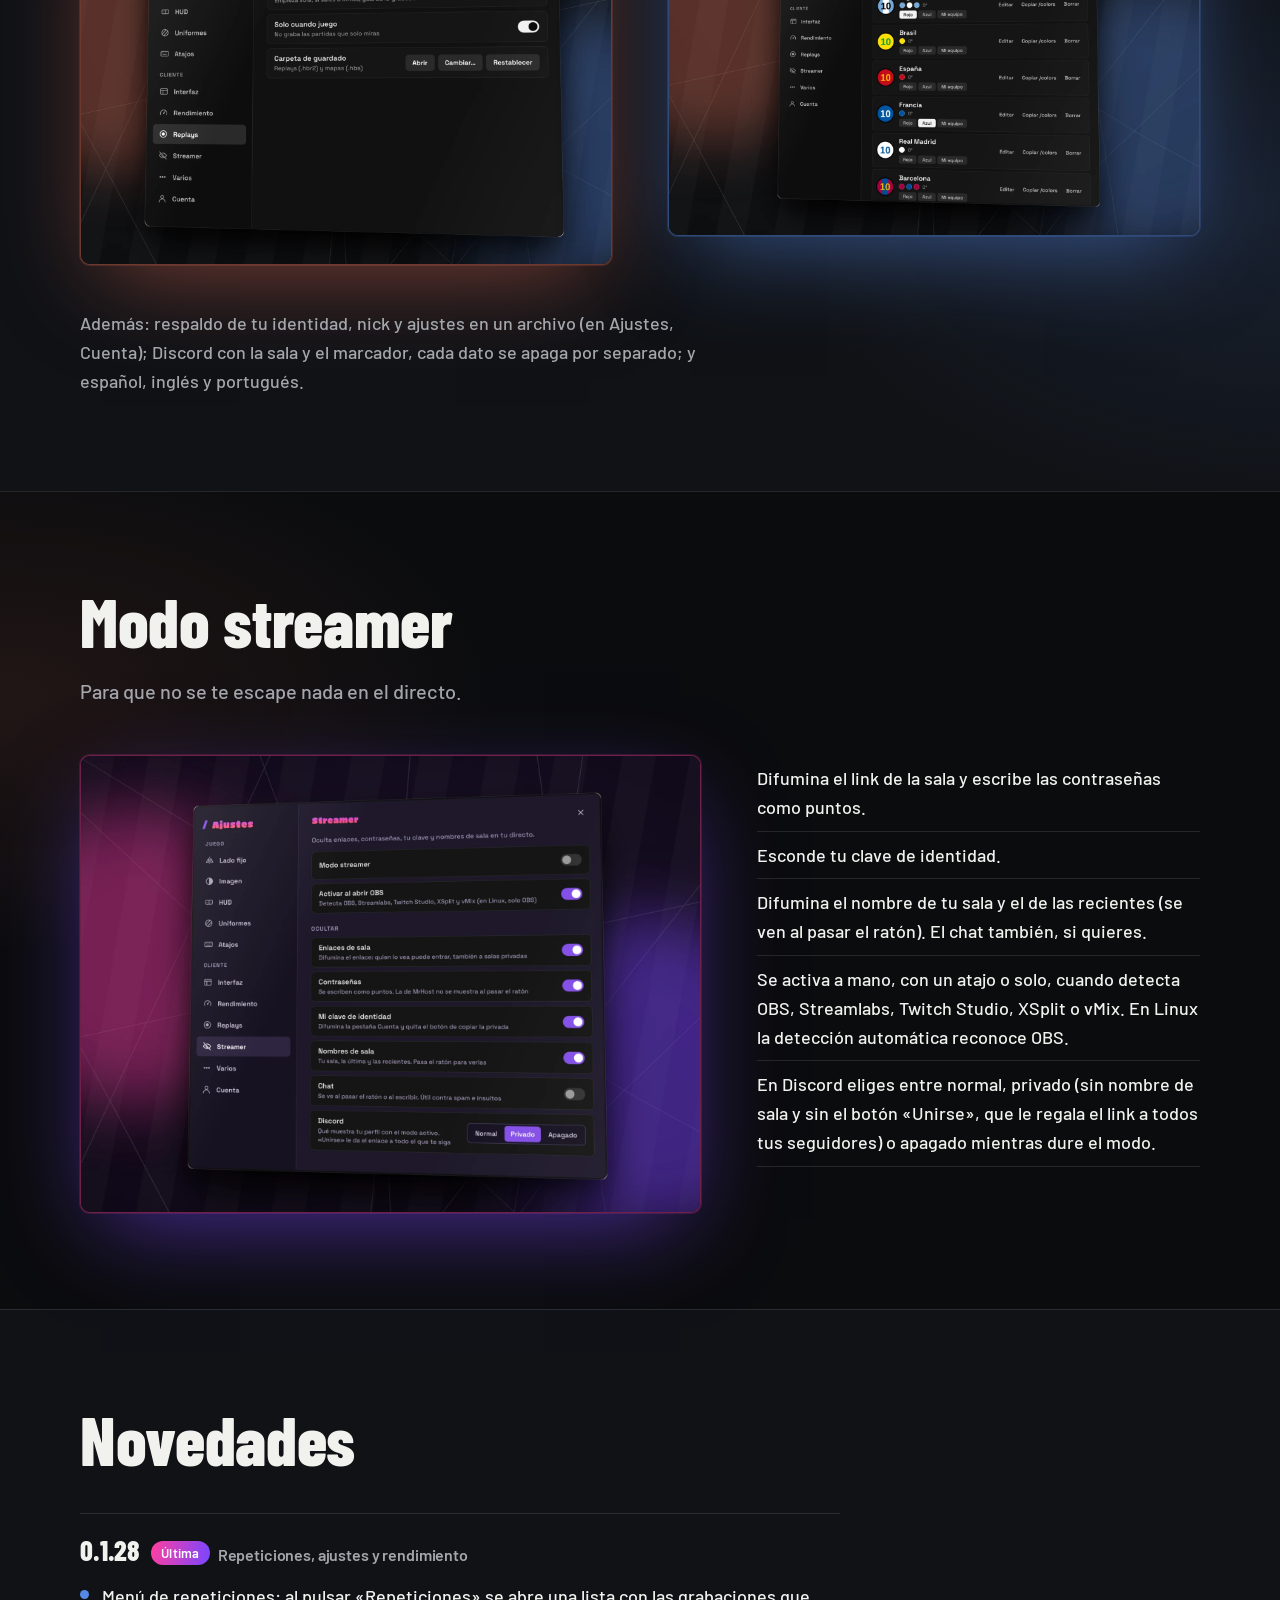
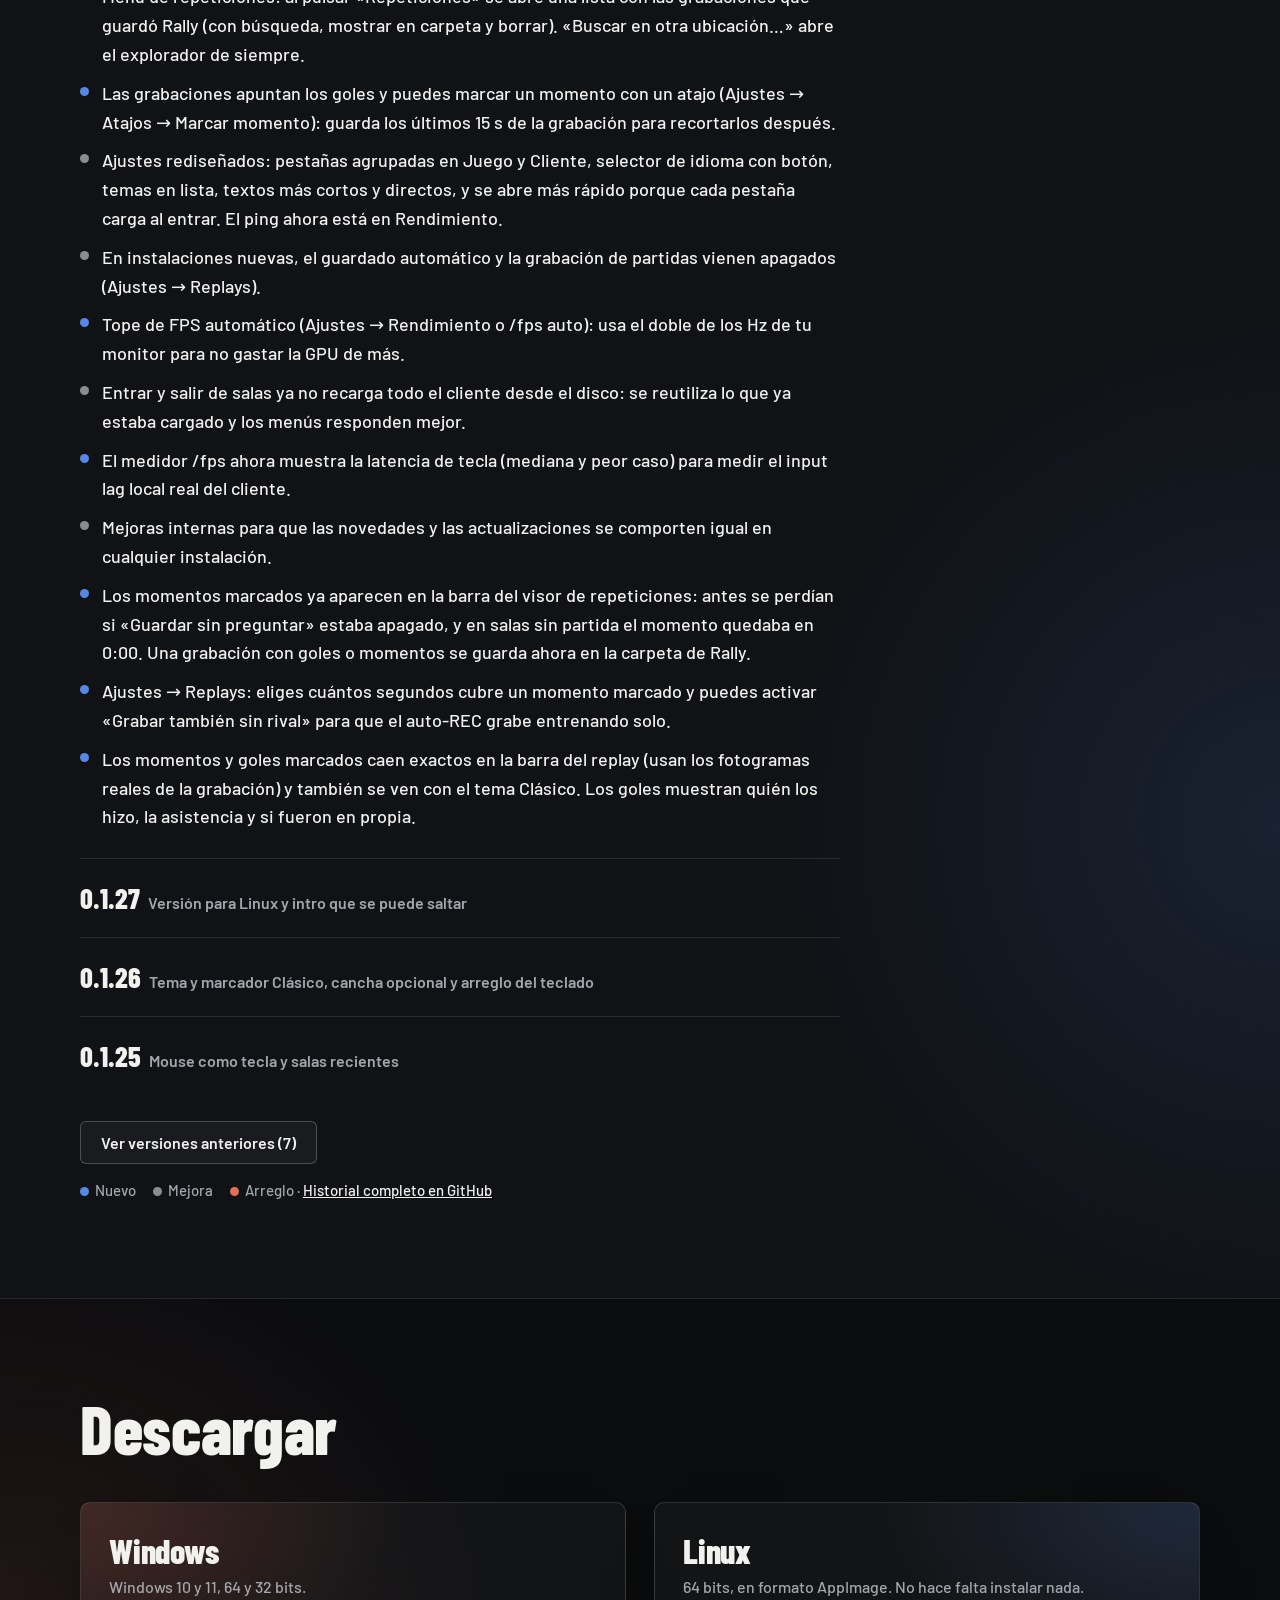
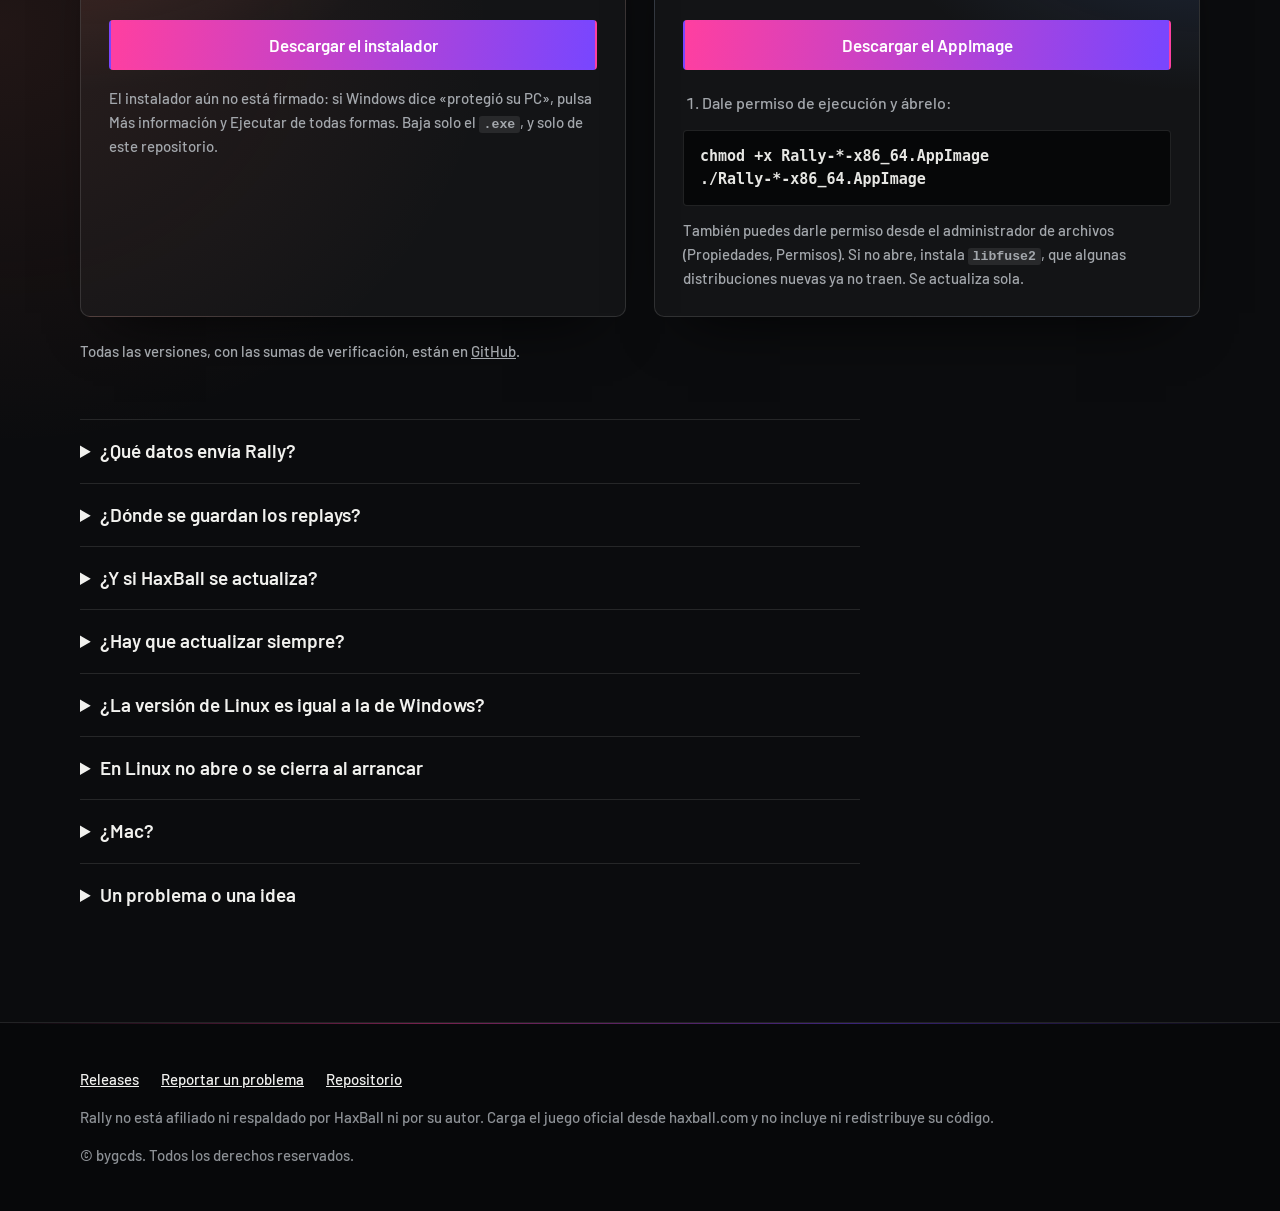
==== commit 02a92975: "Add files via upload" ====
--- a/docs/index.html
+++ b/docs/index.html
@@ -67,8 +67,6 @@
         <li>Si cierras Rally dentro de una sala, te pide confirmar.</li>
       </ul>
     </div>
-    <p class="note">En las recientes solo entran las salas públicas de la lista y las de MrHost. Las que abres con un link no se guardan nunca.</p>
-
     <div class="split wide-r sub-h">
       <div>
         <h3>Sala propia (sandbox)</h3>
@@ -128,7 +126,7 @@
       <figure class="slot glow-pink" style="margin:0;--r:16/9"><img src="assets/shots/minimapa.webp" alt="Minimapa de Rally con el campo grande de Real Soccer" width="1600" height="900" loading="lazy" onerror="this.closest('figure').classList.add('pending')"><div class="ph"><div><b>Falta la captura</b><code>assets/shots/minimapa.webp</code></div></div></figure>
       <div>
         <h3>Minimapa</h3>
-        <p style="color:var(--soft);margin-top:8px">El estadio entero en pequeño, con el balón y los jugadores. Se nota sobre todo en mapas grandes. Eliges si sale siempre o solo en mapas grandes, dónde va, el tamaño, la opacidad y si los jugadores usan el color de su uniforme.</p>
+        <p style="color:var(--soft);margin-top:8px">El estadio entero en pequeño, con el balón y los jugadores. Especialmente útil en mapas grandes. Eliges si sale siempre o solo en mapas grandes, dónde va, el tamaño, la opacidad y si los jugadores usan el color de su uniforme.</p>
         <p style="color:var(--soft);margin-top:8px">En las salas de Real Soccer muestra el césped con franjas, la zona de fuera y un aro que late donde el balón sale para un saque.</p>
       </div>
     </div>
--- a/docs/styles.css
+++ b/docs/styles.css
@@ -63,7 +63,6 @@
 .ph{width:100%}@media(max-width:700px){.ph{aspect-ratio:auto}}
 .cmds{column-gap:0}.cmds dt{padding-right:24px}
 .cmds dt a{text-decoration:none;border-bottom:2px solid var(--line)}.cmds dt a:hover{border-color:var(--ink)}
-/* ---- Descargas (Windows y Linux), bloques de comandos y ajustes nuevos ---- */
 .cta .btn[data-dl]{min-width:0}
 html[data-os=linux] .cta .btn[data-dl=linux]{order:-1}
 pre{margin:14px 0 0;padding:14px 16px;background:var(--dark);color:#e6e6e3;border-radius:4px;overflow-x:auto;font:600 15px/1.55 Consolas,"DejaVu Sans Mono",monospace}
@@ -77,8 +76,6 @@
 .sha{font-size:13px;color:var(--soft);margin-top:10px;overflow-wrap:anywhere}.sha:empty{display:none}.sha code{font-size:12px;background:none;padding:0}
 .faq.wide{max-width:780px;margin-top:56px}
 .sub-h{margin-top:44px}
-.note{font-size:15px;color:var(--soft);margin-top:14px;max-width:70ch}
-/* ---- Tema oscuro: mismo mundo que las capturas (negro con luz roja y azul) y toques GTA VI ---- */
 :root{--ink:#f1f1ee;--soft:#a3a7ac;--line:rgba(255,255,255,.11);--bg:#0b0c0e;--bg2:#101216;--pink:#ff3fa0;--violet:#7846ff;color-scheme:dark}
 html{background:var(--bg)}
 body{background:var(--bg);color:var(--ink)}
@@ -103,19 +100,16 @@
 .ph b{color:var(--ink)}
 .cmds dt a{border-bottom-color:rgba(255,255,255,.28)}
 footer{background:#07080a;color:#8d9196;border-top:1px solid var(--line)}
-/* ---- Más aire entre bloques y luz propia en algunas capturas ---- */
 .sub-h{margin-top:84px}
 figure.slot.glow-red img{border-color:rgba(229,110,86,.45);box-shadow:0 0 0 1px rgba(229,110,86,.18),0 28px 90px -22px rgba(229,110,86,.5)}
 figure.slot.glow-blue img{border-color:rgba(86,137,229,.5);box-shadow:0 0 0 1px rgba(86,137,229,.2),0 28px 90px -22px rgba(86,137,229,.55)}
 figure.slot.glow-pink img{border-color:rgba(255,63,160,.4);box-shadow:0 0 0 1px rgba(255,63,160,.16),0 28px 90px -22px rgba(120,70,255,.6)}
-/* ---- En la partida: comandos a dos columnas y funciones sueltas ---- */
 .cmds.two{grid-template-columns:max-content 1fr max-content 1fr;column-gap:0}
 .cmds.two dd{padding-right:36px}.cmds.two dd:nth-of-type(even){padding-right:0}
 @media(max-width:900px){.cmds.two{grid-template-columns:max-content 1fr}.cmds.two dd{padding-right:0}}
 @media(max-width:600px){.cmds.two{grid-template-columns:1fr}}
 .mini{display:grid;gap:36px;grid-template-columns:repeat(3,minmax(0,1fr));margin-top:84px;padding-top:36px;border-top:1px solid var(--line)}
 @media(max-width:860px){.mini{grid-template-columns:1fr;margin-top:60px}}
-/* ---- Retoques de acabado ---- */
 html{scrollbar-color:#3a3d44 var(--bg)}
 h1,h2,h3{text-wrap:balance}p,li,dd{text-wrap:pretty}
 .nav nav a{border-radius:4px;transition:opacity .15s,background .15s}.nav nav a:hover{background:rgba(255,255,255,.07)}
@@ -123,7 +117,6 @@
 .plat .btn{width:100%;justify-content:center}
 details.rel summary:hover,.faq summary:hover{color:#fff}
 .faq details[open] summary{color:#fff}
-/* ---- Novedades: última versión destacada, anteriores plegadas ---- */
 .badge{display:inline-block;margin-left:12px;padding:3px 10px;border-radius:99px;font:700 13px/1.4 var(--body);letter-spacing:.02em;color:#fff;vertical-align:middle;background:linear-gradient(100deg,var(--pink),var(--violet))}
 .more{margin-top:26px;padding:11px 20px;border-radius:6px;border:1px solid rgba(255,255,255,.22);background:rgba(255,255,255,.04);color:var(--ink);font:600 16px var(--body);cursor:pointer}
 .more:hover{border-color:rgba(255,255,255,.5);background:rgba(255,255,255,.08)}
